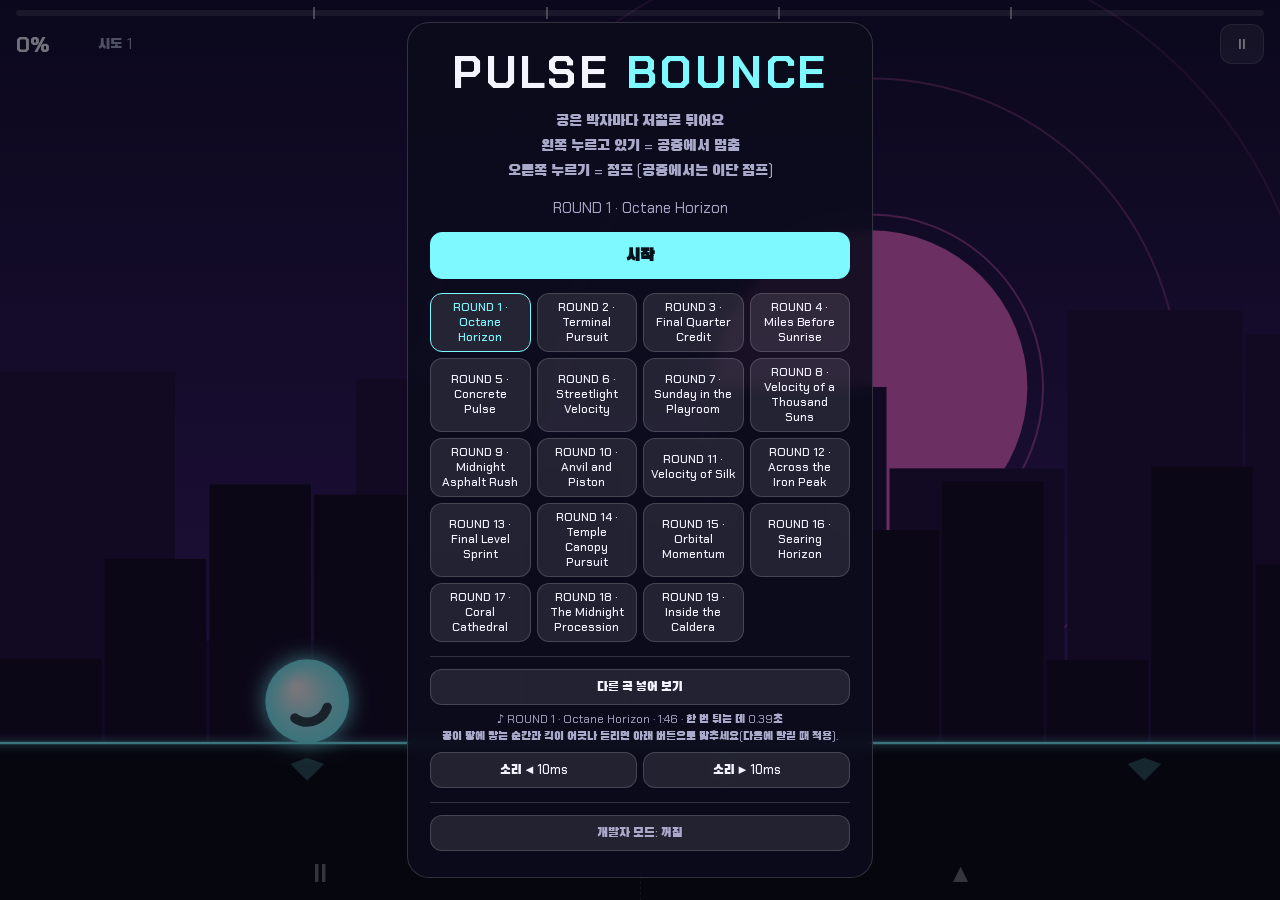
==== bounce2d/index.html @ 43617bcd "Restore the original background and glow; keep the hold/jump feel The dark veil over the background," ====
<!doctype html>
<html lang="ko">
<head>
<meta charset="utf-8">
<meta name="viewport" content="width=device-width, initial-scale=1, viewport-fit=cover">
<title>Pulse Bounce</title>
<meta name="claude:viewport-fit-sides" content="cover">
<link rel="preconnect" href="https://fonts.googleapis.com">
<link href="https://fonts.googleapis.com/css2?family=Black+Han+Sans&family=Chakra+Petch:wght@500;700&display=swap" rel="stylesheet">
<link rel="stylesheet" href="style.css">
</head>
<body>
<div id="app">
  <canvas id="view" aria-label="게임 화면. 왼쪽을 누르고 있으면 공중에서 멈춤, 오른쪽을 누르면 점프(공중에서는 이단 점프)"></canvas>

  <div id="hud">
    <div id="bar"><div id="barFill"></div></div>
    <div id="hudRow">
      <span id="pct">0%</span>
      <span id="tries">시도 1</span>
      <span class="grow"></span>
      <span id="devTag" hidden>DEV</span>
      <span id="best"></span>
      <button class="btn icon" id="pauseBtn" aria-label="일시정지">II</button>
    </div>
  </div>
  <div class="zone" id="zoneL"><b>II</b></div>
  <div class="zone" id="zoneR"><b>▲</b></div>
  <div id="toast"></div>
  <div id="inspect" hidden>
    <button class="btn small" data-mv="-16">◀ 마디</button>
    <button class="btn small" data-mv="-4">◀ 박</button>
    <input type="range" id="insRange" min="0" max="100" step="0.1" value="0" aria-label="코스에서의 위치(퍼센트)">
    <button class="btn small" data-mv="4">박 ▶</button>
    <button class="btn small" data-mv="16">마디 ▶</button>
    <input type="number" id="insPct" min="0" max="100" step="0.1" aria-label="퍼센트 직접 입력">
    <button class="btn small" id="insClose">닫기</button>
  </div>

  <div class="layer" id="overlay">
    <div class="panel" role="dialog" aria-modal="true" aria-labelledby="ovTitle">
      <h1 id="ovTitle">PULSE <span>BOUNCE</span></h1>
      <div class="sub" id="ovSub"></div>
      <div class="stat" id="ovStat"></div>
      <div class="buttons" id="ovButtons"></div>
      <div id="rounds"></div>
      <div id="opts">
        <button class="btn small" id="trackBtn">곡 넣기</button>
        <input type="file" id="trackFile" accept="audio/*" hidden>
        <div id="trackInfo">곡 파일을 넣으면 템포와 첫 박을 재서 그 곡에 맞춰 달려요.</div>
        <div id="trackAdj" hidden>
          <button class="btn small" data-adj="shift" data-d="-1">첫 박 ◀</button>
          <button class="btn small" data-adj="shift" data-d="1">첫 박 ▶</button>
          <button class="btn small" data-adj="nudge" data-d="-10">소리 ◀ 10ms</button>
          <button class="btn small" data-adj="nudge" data-d="10">소리 ▶ 10ms</button>
          <button class="btn small" data-adj="remove">곡 빼기</button>
        </div>
      </div>
      <div id="dev">
        <button class="btn small" id="devToggle">개발자 모드: 꺼짐</button>
        <div id="devOpts" hidden>
          <button class="btn small" id="devMarks">길 위의 누르는 표시: 켜짐</button>
          <button class="btn small" id="devZones">아래쪽 버튼 안내: 켜짐</button>
          <button class="btn small" id="devGems">수정: 켜짐</button>
          <button class="btn small" id="devLabels">플레이 중 번호표: 꺼짐</button>
          <button class="btn small" id="devInspect">코스 둘러보기</button>
        </div>
        <div id="devJumps" hidden></div>
      </div>
    </div>
  </div>
</div>

<script src="engine.js"></script>
<script src="patterns.js"></script>
<script src="courses.js"></script>
<script src="track.js"></script>
<script>
// ===================== 화면 · 음악 · 입력 =====================
(() => {
  "use strict";
  const $ = (id) => document.getElementById(id);
  // ---------------------------------------------------------------- 저장 (이 브라우저 전용)
  const store = {
    get(k, d) { try { const v = localStorage.getItem("pulsebounce." + k); return v == null ? d : JSON.parse(v); } catch (e) { return d; } },
    set(k, v) { try { localStorage.setItem("pulsebounce." + k, JSON.stringify(v)); } catch (e) { /* 저장 불가 */ } },
  };
  // 라운드: 고르면 코스와 곡을 다시 만들어야 해서 화면을 새로 연다
  const round = Math.max(0, Math.min(COURSES.length - 1, store.get("round", 0) | 0));
  const COURSE = COURSES[round];
  const ROUND_NO = round;
  const L = buildLevel(COURSE);
  // 그릴 때 쓰는 바닥 높이(반 칸 단위): 빨간 덩어리에 높은 박스를 합친 것. 붙어 있으면 한 덩어리로 그려진다(높은 박스를 따로 표시하지 않는다).
  const FLOOR2 = L.floorH ? (() => {
    const a = Array.from({ length: L.floorH.length * 2 }, (_, k) => (L.floorLo[k >> 1] > 0 ? 0 : L.floorH[k >> 1]));
    for (const q of L.talls) for (let k = Math.round((q.x - q.w / 2) * 2); k < Math.round((q.x + q.w / 2) * 2); k++) if (k >= 0 && k < a.length) a[k] = Math.max(a[k], q.h);
    return a;
  })() : null;
  // 떠 있는 빨간 박스(밑이 빈 것, 위가 빈 것)는 따로 그린다
  const FLOOR_FLOAT = L.floorH ? Array.from(L.floorH, (v, c) => (L.floorLo[c] > 0 ? v : 0)) : null;
  const CEIL_HANG = L.floorH ? Array.from(L.ceilH, (v, c) => (L.ceilTop[c] < 90 ? 99 : v)) : null;
  const CEIL_FLOAT = L.floorH ? Array.from(L.ceilH, (v, c) => (L.ceilTop[c] < 90 ? v : 99)) : null;
  const gotoRound = (i) => { store.set("round", i); location.reload(); };
  let SPB = 60 / L.bpm;
  const TOTAL_BEATS = L.cols / TPB;

  let best = store.get("best" + round, round === 0 ? store.get("best", 0) : 0);
  let dev = store.get("dev", false);     // 개발자 모드: 체크포인트로 바로 이동
  let devRun = false;                    // 건너뛰어 시작한 판은 최고 기록에 넣지 않는다
  // 개발자 기능: 안내 없이 해 보기. 길 위의 누르는 표시(II, ▲, 피버의 화살표)와 화면 아래쪽의 버튼 안내를 따로 끌 수 있다(개발자 모드일 때만 적용된다)
  let devMarks = store.get("devMarks", true), devZones = store.get("devZones", true), devGems = store.get("devGems", true), devLabels = store.get("devLabels", false);
  const showMarks = () => !dev || devMarks;
  const showGems = () => !dev || devGems;            // 길 위에 줄지어 있는 수정(공이 갈 길을 보여 준다)

  // ---------------------------------------------------------------- 색 (구간마다 바뀜)
  const PAL = {
    intro: { top: "#120b2e", bottom: "#3b1c6b", accent: "#7df9ff", sun: "#ff6ad5" },
    a:     { top: "#1a0f3d", bottom: "#7a1f6e", accent: "#7df9ff", sun: "#ffb347" },
    b:     { top: "#07203a", bottom: "#0f6b78", accent: "#b6ff5a", sun: "#ffe066" },
    c:     { top: "#2a0a2e", bottom: "#8c1c3a", accent: "#ffd166", sun: "#ff7b54" },
    d:     { top: "#0b0b2a", bottom: "#3d0f7a", accent: "#ff4fd8", sun: "#7df9ff" },
    rush:  { top: "#0d1b2a", bottom: "#1b6ca8", accent: "#ffef5e", sun: "#ff7ac6" },
    outro: { top: "#101a3a", bottom: "#2a6f97", accent: "#ffffff", sun: "#ffe066" },
  };
  if (COURSE.pal) Object.assign(PAL, COURSE.pal);    // 라운드마다 다른 색을 쓸 수 있다
  const SIL = "#07070f", DANGER = "#ff3b6b";
  const BENT_WALL = 3;      // 굽은 통로의 벽 두께(칸): 땅 밑과 천장 위를 이만큼만 칠한다
  const hex = (h) => [parseInt(h.slice(1, 3), 16), parseInt(h.slice(3, 5), 16), parseInt(h.slice(5, 7), 16)];
  const mix = (a, b, t) => [a[0] + (b[0] - a[0]) * t, a[1] + (b[1] - a[1]) * t, a[2] + (b[2] - a[2]) * t];
  const css = (c, a = 1) => `rgba(${c[0] | 0},${c[1] | 0},${c[2] | 0},${a})`;
  for (const p of Object.values(PAL)) for (const k of Object.keys(p)) p[k] = hex(p[k]);
  function sectionAt(bar) {
    let cur = L.sections[0];
    for (const s of L.sections) if (bar >= s.bar) cur = s;
    return cur;
  }
  // 구간 경계 앞뒤 반 마디 동안 색을 부드럽게 섞는다
  function paletteAt(beat) {
    const bar = beat / 4, cur = sectionAt(Math.floor(bar));
    const idx = L.sections.indexOf(cur), next = L.sections[idx + 1];
    const a = PAL[cur.id];
    if (next && bar > next.bar - 0.5) {
      const t = (bar - (next.bar - 0.5)) / 0.5, b = PAL[next.id];
      return { top: mix(a.top, b.top, t), bottom: mix(a.bottom, b.bottom, t), accent: mix(a.accent, b.accent, t), sun: mix(a.sun, b.sun, t) };
    }
    return a;
  }

  // ---------------------------------------------------------------- 오디오 (임시 곡: Web Audio 합성)
  const A = { ctx: null, master: null, bus: null, noise: null };
  function ensureAudio() {
    if (!A.ctx) {
      const AC = window.AudioContext || window.webkitAudioContext;
      A.ctx = new AC();
      const comp = A.ctx.createDynamicsCompressor();
      comp.connect(A.ctx.destination);
      A.master = A.ctx.createGain();
      A.master.gain.value = 0.55;
      A.master.connect(comp);
      const len = A.ctx.sampleRate;
      A.noise = A.ctx.createBuffer(1, len, A.ctx.sampleRate);
      const d = A.noise.getChannelData(0);
      for (let i = 0; i < len; i++) d[i] = Math.random() * 2 - 1;
      // 피버 연출용 분석기: 곡이 이것을 지나 스피커로 간다(소리는 바꾸지 않는다). 그림이 실제 곡의 주파수에 맞춰 움직인다
      A.an = A.ctx.createAnalyser(); A.an.fftSize = 256; A.an.smoothingTimeConstant = 0.72; A.an.connect(A.ctx.destination);
      A.spec = new Uint8Array(A.an.frequencyBinCount);
    }
    if (A.ctx.state === "suspended") A.ctx.resume();
  }
  function stopTrack() { if (A.src) { try { A.src.stop(A.ctx.currentTime + 0.06); } catch (e) { /* 이미 끝남 */ } A.src = null; } }
  function newBus() {           // 죽으면 예약된 음을 한꺼번에 끊기 위해 판마다 새 버스를 쓴다
    stopTrack();
    for (const b of [A.bus, A.songBus]) if (b) { b.gain.setTargetAtTime(0, A.ctx.currentTime, 0.012); setTimeout(() => b.disconnect(), 250); }
    // 곡은 효과음과 다른 길로 내보낸다(곡에는 아무 처리도 하지 않는다: 압축기나 필터를 거치면 효과음이 날 때 곡 소리가 눌린다)
    A.songBus = A.ctx.createGain(); A.songBus.gain.value = 0.85; A.songBus.connect(A.an || A.ctx.destination);
    A.bus = A.ctx.createGain();
    A.bus.connect(A.master);
  }
  function env(dest, t, vol, attack, decay) {
    const g = A.ctx.createGain();
    g.gain.setValueAtTime(0.0001, t);
    g.gain.exponentialRampToValueAtTime(Math.max(vol, 0.0002), t + attack);
    g.gain.exponentialRampToValueAtTime(0.0001, t + attack + decay);
    g.connect(dest);
    return g;
  }
  function osc(dest, t, type, freq, dur, vol, opts = {}) {
    const o = A.ctx.createOscillator();
    o.type = type;
    o.frequency.setValueAtTime(freq, t);
    if (opts.slide) o.frequency.exponentialRampToValueAtTime(opts.slide, t + dur);
    if (opts.detune) o.detune.value = opts.detune;
    let node = env(dest, t, vol, opts.attack || 0.005, dur);
    if (opts.lp) {
      const f = A.ctx.createBiquadFilter();
      f.type = "lowpass"; f.frequency.setValueAtTime(opts.lp, t);
      if (opts.lpTo) f.frequency.exponentialRampToValueAtTime(opts.lpTo, t + dur);
      f.connect(node); node = f;
    }
    o.connect(node);
    o.start(t); o.stop(t + (opts.attack || 0.005) + dur + 0.05);
  }
  function noise(dest, t, dur, vol, type, freq, q = 0.7) {
    const src = A.ctx.createBufferSource();
    src.buffer = A.noise; src.loop = true;
    const f = A.ctx.createBiquadFilter();
    f.type = type; f.frequency.value = freq; f.Q.value = q;
    src.connect(f); f.connect(env(dest, t, vol, 0.002, dur));
    src.start(t, Math.random() * 0.5); src.stop(t + dur + 0.05);
  }
  const CHORDS = [
    { root: 55.0, notes: [220.0, 261.63, 329.63] },    // Am
    { root: 43.65, notes: [174.61, 220.0, 261.63] },   // F
    { root: 65.41, notes: [261.63, 329.63, 392.0] },   // C
    { root: 49.0, notes: [196.0, 246.94, 293.66] },    // G
  ];
  const BASS_B = [1, 0, 1, 1, 0, 1, 0, 1, 1, 0, 1, 1, 0, 1, 2, 0];
  const LEAD_D = { 0: 2, 3: 1, 6: 0, 8: 2, 11: 1, 14: 0 };
  // n = 곡 처음부터 센 16분음표 번호
  function playStep(n, t) {
    const bar = Math.floor(n / 16), s = n % 16, id = sectionAt(bar).id, ch = CHORDS[bar % 4], bus = A.bus;
    const fill = COURSE.bars[bar] === "cp";       // 구간 마지막 마디: 필인
    const kick = () => osc(bus, t, "sine", 140, 0.2, 0.95, { slide: 42 });
    const clap = (v) => noise(bus, t, 0.13, v, "bandpass", 1500, 1);
    const hat = (v, open) => noise(bus, t, open ? 0.09 : 0.03, v, "highpass", 8000);
    const bass = (f, dur) => osc(bus, t, "sawtooth", f, dur, 0.3, { lp: 900, lpTo: 260 });
    const arp = (f, v) => osc(bus, t, "square", f, 0.09, v, { lp: 2400 });
    const pad = (dur) => { for (const f of ch.notes) for (const dt of [-7, 7]) osc(bus, t, "sawtooth", f, dur, 0.022, { attack: 0.25, detune: dt, lp: 900 }); };
    if (id === "intro") {
      if (s === 0) pad(SPB * 4);
      if (s % 4 === 2) hat(0.06);
      if (bar === 1 && s % 4 === 0) kick();
      if (bar === 1 && s >= 12) clap(0.1 + (s - 12) * 0.05);
    } else if (id === "a") {
      if (s % 4 === 0) kick();
      if (s === 4 || s === 12) clap(0.3);
      if (s % 4 === 2) hat(0.13, true);
      if (s % 2 === 0) bass(s % 8 === 6 ? ch.root * 2 : ch.root, SPB * 0.42);
    } else if (id === "b") {
      if (s % 4 === 0) kick();
      if (s === 4 || s === 12) clap(0.3);
      if (s % 2 === 0) hat(s % 4 === 2 ? 0.13 : 0.06, s % 4 === 2);
      if (BASS_B[s]) bass(ch.root * BASS_B[s], SPB * 0.22);
      arp(ch.notes[[0, 1, 2, 1][s % 4]] * 2, 0.035);
    } else if (id === "c") {
      if (s % 4 === 0) kick();                // 공이 튀는 박자는 어느 구간에서나 킥이 받친다
      if (s === 0) { pad(SPB * 4); bass(ch.root, SPB * 1.6); }
      if (s === 8) clap(0.28);
      if (s % 4 === 2) hat(0.08);
      if (s % 2 === 0) arp(ch.notes[[0, 2, 1, 2][(s / 2) % 4]] * 2, 0.03);
    } else if (id === "rush") {             // 돌파 구간: 바탕은 가볍게, 벽 깨는 소리가 드럼이 된다
      if (s % 4 === 0) { kick(); bass(ch.root, SPB * 0.25); osc(bus, t, "triangle", ch.notes[0], 0.12, 0.07, { slide: ch.notes[0] * 1.5 }); }
      if (s === 4 || s === 12) clap(0.26);
      if (s % 4 === 2) { hat(0.12, true); bass(ch.root * 2, SPB * 0.3); }
      if (s % 2 === 1) arp(ch.notes[(s >> 1) % 3] * 2, 0.028);
    } else if (id === "d") {
      if (s % 4 === 0) kick();
      if (s === 4 || s === 12) clap(0.34);
      hat(s % 4 === 2 ? 0.14 : 0.05, s % 4 === 2);
      bass(s % 2 ? ch.root * 2 : ch.root, SPB * 0.2);
      arp(ch.notes[s % 3] * (s % 4 === 3 ? 4 : 2), 0.03);
      if (s in LEAD_D) { const f = ch.notes[LEAD_D[s]] * 4; osc(bus, t, "triangle", f, 0.2, 0.1); osc(bus, t, "square", f, 0.16, 0.025, { lp: 3000 }); }
    } else {
      if (s === 0) { pad(SPB * 4); kick(); }
      if (s % 4 === 2) hat(0.05);
    }
    if (fill && s >= 8) clap(0.08 + (s - 8) * 0.03);
    if (fill && s === 0 && id === "c") noise(bus, t, SPB * 4, 0.12, "bandpass", 3000, 0.5);   // 드롭 직전 라이저
  }
  function sfx(kind) {
    if (!A.ctx || fake.on) return;
    const t = A.ctx.currentTime + 0.005, m = A.master;
    // 점프·이단 점프·멈춤·피버의 효과음은 없앴다(곡만 들리게). 남은 것은 죽음·체크포인트·완주.
    if (kind === "break") { noise(m, t, 0.12, 0.3, "highpass", 5000); osc(m, t, "triangle", 1800, 0.08, 0.08, { slide: 900 }); }
    else if (kind === "die") { osc(m, t, "sawtooth", 220, 0.35, 0.2, { slide: 50, lp: 1200 }); noise(m, t, 0.2, 0.3, "lowpass", 1200); }
    else if (kind === "pad") osc(m, t, "triangle", 300, 0.2, 0.12, { slide: 1300 });
    else if (kind === "ring") { const f = 1175 * Math.pow(1.122, Math.min(fx.ringChain, 6)); osc(m, t, "triangle", f, 0.14, 0.13); osc(m, t, "sine", f * 2, 0.1, 0.05); }
    else if (kind === "checkpoint") { osc(m, t, "triangle", 880, 0.16, 0.14); osc(m, t + 0.09, "triangle", 1318.5, 0.26, 0.14); }
    else if (kind === "win") [523.25, 659.25, 783.99, 1046.5, 1318.5].forEach((f, i) => osc(m, t + i * 0.09, "triangle", f, 0.4, 0.16));
  }

  // ---------------------------------------------------------------- 곡 시계
  const fake = { on: false, beat: 0 };            // 자동 테스트용
  const clock = { running: false, t0: 0, beat0: 0, next16: 0, frozen: 0 };
  const latency = () => (A.ctx && (A.ctx.outputLatency || A.ctx.baseLatency)) || 0;
  function songBeat() {
    if (fake.on) return fake.beat;
    if (!clock.running) return clock.frozen;
    return Math.max(clock.beat0, clock.beat0 + (A.ctx.currentTime - clock.t0 - latency()) / SPB);
  }
  function startClock(beat0) {
    clock.beat0 = beat0; clock.frozen = beat0; clock.running = true;
    if (fake.on) { fake.beat = beat0; return; }
    ensureAudio();
    newBus();
    clock.t0 = A.ctx.currentTime + 0.06;
    clock.next16 = Math.ceil(beat0 * 4 - 1e-6);
    if (track) {                                  // 넣은 곡: 이 박에 해당하는 자리부터 튼다
      const src = A.ctx.createBufferSource();
      src.buffer = track.buffer;
      src.connect(A.songBus);
      const at = trackZero() + beat0 * SPB;
      if (at >= 0) src.start(clock.t0, Math.min(at, track.duration)); else src.start(clock.t0 - at, 0);
      A.src = src;
    }
  }
  function stopClock(cut) {
    clock.frozen = songBeat();
    clock.running = false;
    if (cut && A.bus) { for (const b of [A.bus, A.songBus]) b.gain.setTargetAtTime(0, A.ctx.currentTime, 0.012); stopTrack(); }
  }
  function scheduleAudio() {
    if (fake.on || !clock.running || track) return;
    const horizon = A.ctx.currentTime + 0.14;
    while (clock.next16 < TOTAL_BEATS * 4) {
      const t = clock.t0 + (clock.next16 / 4 - clock.beat0) * SPB;
      if (t >= horizon) break;
      if (t > A.ctx.currentTime - 0.03) playStep(clock.next16, Math.max(t, A.ctx.currentTime));
      clock.next16++;
    }
  }

  // ---------------------------------------------------------------- 게임 상태
  let state = spawnState(L, -1);
  let phase = "title";            // title | running | dead | paused | won
  let tries = 1, pressQueued = false, bot = null, deadAt = 0;
  const holdPointers = new Set();   // 왼쪽을 누르고 있는 손가락들
  let keyHold = false, rushKey = null;
  const holding = () => holdPointers.size > 0 || keyHold;
  const broken = new Set();       // 화면에서 지울 깨진 대시벽
  const usedRings = new Set();    // 이미 지나간 충전 고리(칸 번호)
  const gotGems = new Set();      // 이번 판에 뚫고 지나간 수정(번호)
  let gemPtr = 0;
  const ev = [];
  // 넓은 통로가 이어지는 구간들 [시작 x, 끝 x]. 끝나기 WIDE_IN칸 앞(내려오는 계단의 뒤쪽)에서 화면이 다시 다가온다.
  const WIDE_RUNS = [], WIDE_IN = 5;
  for (const b of [...L.wideBars, ...L.tallBars].sort((u, v) => u - v)) { const last = WIDE_RUNS[WIDE_RUNS.length - 1]; if (last && last[1] === b * 16) last[1] += 16; else WIDE_RUNS.push([b * 16, b * 16 + 16]); }   // 높은 계단 구간(바운스)도 같은 식으로 물러난다
  const wideZone = (x) => WIDE_RUNS.some(([xs, xe]) => x >= xs && x < xe - WIDE_IN);
  const fx = { freezeAt: -9, releaseAt: -9, djAt: -9, djX: 0, djY: 0, djSmall: false, ballSX: 0, ballSY: 0, particles: [], tail: [], shake: 0, flash: 0, jumpAt: -9, landAt: -9, dashAt: -9, cpFlash: -9, punchAt: -9, punchDir: 1, stepAt: -9, wideOn: false, ringChain: 0, chain: 0, smashAt: -9, whiffAt: -9 };

  function begin(cp) {
    if (songLoading && !fake.on) { ensureAudio(); pendingStart = cp; $("ovStat").textContent = "곡을 불러오는 중…"; return; }   // 누른 순간에 소리 권한은 받아 두고, 곡이 준비되면 시작
    applySpeed();
    state = spawnState(L, cp);
    // 패턴이 있는 체크포인트(5~8라운드): 한 마디 앞에서 다시 시작해, 그 마디는 패턴대로 저절로 달린다(곡에 다시 올라탈 틈). 체크포인트에 닿는 순간 조작을 넘겨받는다
    autoUntil = -1;
    if (cp >= 0 && L.cps[cp].snap && L.cps[cp].lead) { state = { ...L.cps[cp].lead }; autoUntil = L.cps[cp].snap.step; }
    broken.clear(); usedRings.clear();
    fx.tail.length = 0; fx.particles.length = 0;
    gotGems.clear(); fx.chain = 0; fx.wideOn = wideZone(state.x); fx.punchAt = -9;
    gemPtr = 0; while (gemPtr < L.gems.length && L.gems[gemPtr].x <= state.x) gemPtr++;
    pressQueued = false;
    phase = "running";
    $("overlay").hidden = true;
    startClock(state.step / SUB);
    setModeLabel();
    refreshHud();
  }
  function startFresh() { tries = 1; devRun = false; begin(-1); }
  function devJump(cp) { if (!dev) return; tries = 1; devRun = cp >= 0; begin(cp); }
  // 템포는 곡이 정한다(코스가 곡에 맞춰 짜여 있다). 다른 곡을 넣으면 그 곡의 템포로 달린다.
  function applySpeed() { L.bpm = track ? track.bpm : COURSE.bpm; SPB = 60 / L.bpm; }
  const renderSpeed = () => {};

  // ---------------------------------------------------------------- 넣은 곡 (Gemini 등으로 만든 파일). 템포와 첫 박은 track.js가 잰다.
  // shift = 첫 박을 몇 박 뒤로 볼지, nudge = 소리를 몇 ms 늦출지(기기·이어폰 지연 보정)
  let track = null;               // 지금 틀 곡(기본 곡 또는 직접 넣은 곡)
  let bundled = null;             // 코스와 함께 실린 기본 곡. 직접 넣은 곡을 빼면 이리로 돌아온다
  let songLoading = !!L.track, pendingStart = null;
  const trackZero = () => track.offset + track.shift * track.period - track.nudge / 1000;   // 게임의 0박에 해당하는 곡 속 시각(초)
  const idb = (mode, fn) => new Promise((res) => {
    try {
      const open = indexedDB.open("pulsebounce", 1);
      open.onupgradeneeded = () => open.result.createObjectStore("kv");
      open.onerror = () => res(null);
      open.onsuccess = () => { const rq = fn(open.result.transaction("kv", mode).objectStore("kv")); rq.onsuccess = () => res(rq.result); rq.onerror = () => res(null); };
    } catch (e) { res(null); }
  });
  function setTrackBuffer(buffer, name, adj) {
    const mono = new Float32Array(buffer.length);
    for (let ch = 0; ch < buffer.numberOfChannels; ch++) { const d = buffer.getChannelData(ch); for (let i = 0; i < d.length; i++) mono[i] += d[i] / buffer.numberOfChannels; }
    const r = analyzeTrack(mono, buffer.sampleRate, { hintBpm: 96 });
    track = r.ok ? { name, buffer, ...r, shift: (adj && adj.shift) || 0, nudge: (adj && adj.nudge) || 0 } : bundled;
    applySpeed(); renderSpeed(); renderTrack(r.ok ? "" : `${name}: ${r.reason}`);
    return r;
  }
  async function loadTrackFile(data, name, adj) {
    renderTrack("곡을 읽는 중…");
    try {
      const OAC = window.OfflineAudioContext || window.webkitOfflineAudioContext, ctx = new OAC(2, 1, 44100);
      const buffer = await new Promise((res, rej) => { const pr = ctx.decodeAudioData(data.slice(0), res, rej); if (pr && pr.catch) pr.catch(rej); });
      return setTrackBuffer(buffer, name, adj);
    } catch (e) { track = bundled; applySpeed(); renderSpeed(); renderTrack(`${name}: 이 파일은 읽을 수 없어요(mp3, wav, m4a를 넣어 주세요).`); return { ok: false }; }
  }
  // 기본 곡: 템포와 첫 박은 미리 재서 코스에 적어 둔 값을 쓴다(분석하지 않는다)
  async function loadBundled() {
    try {
      const data = await (await fetch(L.track.file)).arrayBuffer();
      const OAC = window.OfflineAudioContext || window.webkitOfflineAudioContext, ctx = new OAC(2, 1, 44100);
      const buffer = await new Promise((res, rej) => { const pr = ctx.decodeAudioData(data, res, rej); if (pr && pr.catch) pr.catch(rej); });
      bundled = { name: COURSE.name, buffer, bpm: COURSE.bpm, period: 60 / COURSE.bpm, offset: L.track.offset, duration: buffer.duration, shift: 0, nudge: store.get("nudge", 0), wobbleMs: 0, coverage: 1, bundled: true };
      if (!track) track = bundled;
      applySpeed(); renderTrack();
    } catch (e) { renderTrack("기본 곡을 불러오지 못했어요. 임시 음악으로 대신합니다."); }
    songLoading = false;
    if (pendingStart !== null) { const cp = pendingStart; pendingStart = null; if (phase === "title" || phase === "paused") begin(cp); }
  }
  function renderTrack(msg) {
    $("trackAdj").hidden = !track;
    const user = !!track && !track.bundled;
    for (const b of $("trackAdj").querySelectorAll("button")) b.hidden = !user && b.dataset.adj !== "nudge";   // 기본 곡은 소리 지연 보정만
    $("trackBtn").textContent = user ? "다른 곡 넣기" : "다른 곡 넣어 보기";
    if (msg || !track) { $("trackInfo").textContent = msg || (songLoading ? "곡을 불러오는 중…" : "임시 음악으로 달려요."); return; }
    const mmss = (t) => `${Math.floor(t / 60)}:${String(Math.floor(t % 60)).padStart(2, "0")}`;
    const nudge = track.nudge ? ` · 소리 ${track.nudge > 0 ? "+" : ""}${track.nudge}ms` : "";
    if (!user) { $("trackInfo").textContent = `♪ ${track.name} · ${mmss(track.duration)} · 한 번 튀는 데 ${track.period.toFixed(2)}초${nudge}\n공이 땅에 닿는 순간과 킥이 어긋나 들리면 아래 버튼으로 맞추세요(다음에 달릴 때 적용).`; return; }
    const bars = (track.duration - trackZero()) / track.period / 4;
    const w = track.wobbleMs, wob = w < 35 ? "좋음" : w < 60 ? "조금 흔들림" : "많이 흔들림 — 뒤로 갈수록 박이 어긋날 수 있어요";
    $("trackInfo").textContent = `${track.name} · ${mmss(track.duration)}\n템포 ${track.bpm.toFixed(2)} BPM${track.beatsPerBounce === 2 ? ` (곡은 ${track.musicBpm.toFixed(1)}, 두 박에 한 번 튐)` : ""} · 첫 박 ${trackZero().toFixed(2)}초${nudge}\n`
      + `템포 흔들림 ±${w.toFixed(0)}ms (${wob})${track.coverage < 0.6 ? " · 킥이 잘 안 잡혀요" : ""}\n곡 ${bars.toFixed(1)}마디 / 코스 ${L.bars}마디 · 코스는 기본 곡에 맞춰 짜여 있어요`;
  }
  $("trackBtn").addEventListener("click", () => $("trackFile").click());
  $("trackFile").addEventListener("change", async (e) => {
    const f = e.target.files && e.target.files[0];
    e.target.value = "";
    if (!f) return;
    const data = await f.arrayBuffer();
    const r = await loadTrackFile(data, f.name, null);
    if (r.ok) { idb("readwrite", (st) => st.put({ name: f.name, data }, "track")); store.set("trackAdj", { shift: 0, nudge: 0 }); }
  });
  $("trackAdj").addEventListener("click", (e) => {
    const b = e.target.closest("button");
    if (!b || !track) return;
    if (b.dataset.adj === "remove") { track = bundled; idb("readwrite", (st) => st.delete("track")); applySpeed(); renderSpeed(); renderTrack(); return; }
    track[b.dataset.adj] += +b.dataset.d;
    if (track.bundled) { store.set("nudge", track.nudge); renderTrack(); return; }
    store.set("trackAdj", { shift: track.shift, nudge: track.nudge });
    renderTrack();
  });
  idb("readonly", (st) => st.get("track")).then((saved) => { if (saved && saved.data) loadTrackFile(saved.data, saved.name, store.get("trackAdj", null)); });
  if (L.track) loadBundled();
  function renderDev() {
    $("devToggle").textContent = "개발자 모드: " + (dev ? "켜짐" : "꺼짐");
    $("devTag").hidden = !dev;
    $("devOpts").hidden = !dev;
    $("devMarks").textContent = "길 위의 누르는 표시: " + (devMarks ? "켜짐" : "꺼짐");
    $("devZones").textContent = "아래쪽 버튼 안내: " + (devZones ? "켜짐" : "꺼짐");
    $("devGems").textContent = "수정: " + (devGems ? "켜짐" : "꺼짐");
    $("devLabels").textContent = "플레이 중 번호표: " + (devLabels ? "켜짐" : "꺼짐");
    $("app").classList.toggle("nozones", dev && !devZones);
    const box = $("devJumps");
    box.hidden = !dev;
    box.innerHTML = "";
    if (!dev) return;
    const add = (label, cp) => {
      const b = document.createElement("button");
      b.className = "btn small"; b.textContent = label;
      b.addEventListener("click", () => devJump(cp));
      box.appendChild(b);
    };
    add("처음 · 0%", -1);
    L.cps.forEach((cp, i) => add(`CP${i + 1} · ${Math.round((cp.col / L.goalX) * 100)}%`, i));
  }
  let autoUntil = -1;      // 이 스텝까지는 패턴대로 저절로 달린다(체크포인트에서 다시 시작할 때)
  function respawn() { tries++; begin(state.cp); }

  function advanceTo(targetStep) {
    while (phase === "running" && state.step < targetStep) {
      const auto = state.step < autoUntil && REF_INP;
      const press = auto ? REF_INP.press.has(state.step + 1) : pressQueued || (bot && bot.press.has(state.step + 1));
      pressQueued = false;
      ev.length = 0;
      stepState(L, state, press, ev, auto ? REF_INP.hold.has(state.step + 1) : holding() || (bot && bot.hold.has(state.step + 1)));
      if (ev.length) handleEvents();
      if (state.mode === "rush" && state.step % (4 * SUB) === 0 && phase === "running") {     // 마디가 바뀔 때: 연출 구간에 들어가고 나오는 것을 알린다
        const bar = Math.floor(state.x / 16), now2 = L.freeBars.has(bar), was = L.freeBars.has(bar - 1) && inRide(L, state.x - 1);
        if (now2 !== was) { setModeLabel(); toast(now2 ? "FREE RUN" : "FEVER"); }
      }
      if (wideZone(state.x) !== fx.wideOn && phase === "running") {          // 넓은 통로로 들어가거나 나오는 순간: 화면이 "확" 바뀐다
        fx.wideOn = !fx.wideOn; fx.punchAt = performance.now() / 1000; fx.punchDir = fx.wideOn ? 1 : -1;
        fx.flash = 0.7; fx.shake = Math.max(fx.shake, 0.2);
        for (let k = 0; k < 3; k++) burst(state.x, state.y - HALF, 10, k % 2 ? "white" : "blue", 15, true);
      }
      while (gemPtr < L.gems.length && L.gems[gemPtr].x <= state.x) {       // 길 위의 수정: 지나가며 뚫는다
        const gm = L.gems[gemPtr];
        if (phase === "running" && Math.abs((ROWS - 1 - state.y + HALF) - gm.h) < 0.7) {
          gotGems.add(gemPtr); fx.chain++;                  // 소리는 내지 않는다(곡과 어울리지 않았다). 파편만 튄다
          const big = gm.flip || gm.hold;
          if (big ? showMarks() || showGems() : showGems()) burst(gm.x + 0.1, ROWS - 1 - gm.h, big ? 9 : 3, "accent", big ? 13 : 8, true);      // 꺼 둔 것은 뚫는 파편도 튀지 않는다
          if (big && state.mode === "rush") fx.shake = Math.max(fx.shake, 0.06);
        } else fx.chain = 0;
        gemPtr++;
      }
    }
  }

  function handleEvents() {
    const now = performance.now() / 1000;
    for (const e of ev) {
      if (e.type === "jump") { fx.jumpAt = now; puff(state.x, state.y, 5, 0.6); }
      else if (e.type === "pad") { fx.jumpAt = now; fx.shake = 0.1; sfx("pad"); puff(state.x, state.y, 10, 1.1); }
      else if (e.type === "ring") { usedRings.add(e.c); fx.ringChain++; burst(e.x ?? e.c + 0.5, e.y ?? e.r + 0.5, 10, "white", 8); }     // 소리는 내지 않는다(동작 소리는 곡과 안 어울려서 전부 뺐다)
      else if (e.type === "bounce") {
        fx.jumpAt = now; puff(state.x, state.y, 6, 0.7);
      }
      else if (e.type === "land") {
        fx.landAt = now; puff(state.x, state.y, 4, 0.4);
        if (state.y < ROWS - 1.5) { fx.stepAt = now; burst(state.x, state.y, 5, "blue", 7, true); }     // 파란 박스 위에 내려앉음: 박스가 번쩍
      }
      else if (e.type === "double") {      // 이단 점프: 발밑에 납작한 충격파 + 아래로 뿜는 불꽃, 공이 위로 쭉 늘어난다(고리 사슬의 연속 뜀에서는 작게)
        fx.jumpAt = now; fx.djAt = now; fx.djX = state.x; fx.djY = state.y; fx.djSmall = !!e.chain; ring(state.x, state.y);
        for (let i = 0; i < (e.chain ? 3 : 7); i++) fx.particles.push({ x: state.x + (Math.random() - 0.5) * 0.5, y: state.y, vx: (Math.random() - 0.5) * 2, vy: 4 + Math.random() * 5, life: 0.3, max: 0.3, size: 0.07 + Math.random() * 0.07, color: "accent", g: 0 });
      }
      else if (e.type === "freeze") {      // 멈춤을 누르는 순간("착"): 공 둘레로 빛 고리가 퍼지고 빛 갈래가 튄다, 화면 가장자리가 잠깐 어두워진다(시간이 멈춘 느낌)
        fx.freezeAt = now;
        for (let i = 0; i < 8; i++) { const a = (i / 8) * Math.PI * 2 + Math.random() * 0.3; fx.particles.push({ x: state.x, y: state.y - HALF, vx: Math.cos(a) * 7, vy: Math.sin(a) * 7, life: 0.16, max: 0.16, size: 0.06, color: "white", g: 0 }); }
      }
      else if (e.type === "unfreeze" && phase === "running" && now - fx.freezeAt > 0.05) {      // 손을 떼는 순간(풀려남): 멈춤 링이 조각나 흩어지고 공이 아래로 늘어나며 떨어진다
        fx.releaseAt = now;
        for (let i = 0; i < 10; i++) { const a = (i / 10) * Math.PI * 2; fx.particles.push({ x: state.x + Math.cos(a) * 0.55, y: state.y - HALF + Math.sin(a) * 0.55, vx: Math.cos(a) * 3.5, vy: Math.sin(a) * 3.5 + 1, life: 0.32, max: 0.32, size: 0.08, color: "sun", g: 8 }); }
      }
      else if (e.type === "climb") { puff(state.x, state.y, 4, 0.5); fx.stepAt = now; }
      else if (e.type === "bonk") { puff(state.x, state.y - SIZE, 4, 0.5); fx.bonkAt = now; }     // 파란 박스 밑면에 머리가 닿음
      else if (e.type === "mode") { setModeLabel(); toast(e.mode === "rush" ? "FEVER" : "BOUNCE"); fx.cpFlash = now; fx.chain = 0;
        if (e.mode === "rush") { fx.feverAt = now; fx.flash = Math.max(fx.flash, 0.3); }      // 피버 연출: 들어서는 순간 번쩍, 바탕에 충격파
        if (e.mode !== "rush" && squeezeGap(L, state.x - 0.2) !== null) {     // 조여든 통로 끝에서 터져 나온다
          for (let k = 0; k < 5; k++) burst(state.x, state.y - HALF, 12, k % 2 ? "white" : "accent", 16, true);
          fx.shake = 0.4; fx.flash = 0.8;
        }
        if (e.mode !== "rush") { holdPointers.clear(); keyHold = false; setZones(); } }   // 피버가 끝나면 누르고 있던 손은 뗀 것으로 본다
      else if (e.type === "flip" || e.type === "spark") ring(state.x, state.y);
      else if (e.type === "rebound" && e.tight) {      // 조여드는 통로: 닿을 때마다 불꽃. 통로가 좁을수록 세게 흔들린다
        const g = squeezeGap(L, state.x) || 1;      // 좁아질수록 불꽃은 잘게, 흔들림은 세게
        burst(state.x, e.top ? state.y - SIZE : state.y, g < 0.3 ? 2 : 5, "white", g < 0.3 ? 13 : 9, true);
        if (g >= 0.3) fx.jumpAt = now;
        fx.shake = Math.max(fx.shake, g < 0.3 ? 0.22 : g < 1 ? 0.1 : 0.05);
      }
      else if (e.type === "rebound") {
        fx.jumpAt = now; puff(state.x, e.top ? state.y - SIZE : state.y, 6, 0.8);
        if (e.step) { fx.stepAt = now; burst(state.x, e.top ? state.y - SIZE : state.y, 5, "blue", 7, true); }     // 파란 발판에 닿음: 발판이 번쩍
      }
      else if (e.type === "break") {
        if (!broken.has(e.c + "," + e.r)) {          // 닿은 순간 그 벽 전체가 깨진다
          for (let r = 0; r < ROWS; r++) if (tile(L, e.c, r) === "D") { broken.add(e.c + "," + r); burst(e.c + 0.5, r + 0.5, 6, "accent", 10, true); }
          sfx("break"); fx.shake = 0.2;
        }
      } else if (e.type === "checkpoint") { fx.cpFlash = now; sfx("checkpoint"); toast("CHECKPOINT"); markTicks(); }
      else if (e.type === "die") {
        phase = "dead"; deadAt = now; fx.shake = 0.35; fx.flash = 1;
        stopClock(true); sfx("die");
        burst(state.x, state.y - HALF, 26, "accent", 13);
        const pct = progress();
        if (pct > best && !devRun) { best = pct; store.set("best" + round, best); }
        refreshHud();
      } else if (e.type === "win") {
        phase = "won"; if (!devRun) { best = 100; store.set("best" + round, 100); }
        sfx("win"); refreshHud();
        setTimeout(showWin, fake.on ? 0 : 900);
      }
    }
  }
  const progress = () => Math.max(0, Math.min(100, Math.floor((state.x / L.goalX) * 100)));

  // ---------------------------------------------------------------- 입자
  function puff(x, y, n, speed) {
    for (let i = 0; i < n; i++) fx.particles.push({ x, y, vx: (Math.random() - 0.7) * 3 * speed, vy: -Math.random() * 2.5 * speed, life: 0.35, max: 0.35, size: 0.09, color: "white", g: 6 });
  }
  function ring(x, y) {            // 이단 점프: 발밑에 퍼지는 고리
    for (let i = 0; i < 12; i++) { const a = (i / 12) * Math.PI * 2; fx.particles.push({ x, y, vx: Math.cos(a) * 3.2, vy: Math.sin(a) * 1.1, life: 0.28, max: 0.28, size: 0.1, color: "white", g: 0 }); }
  }
  function burst(x, y, n, color, speed, shard) {
    for (let i = 0; i < n; i++) {
      const a = shard ? (Math.random() - 0.5) * 1.9 : Math.random() * Math.PI * 2, v = (0.3 + Math.random()) * speed;   // 유리 조각은 진행 방향으로 튄다
      fx.particles.push({ x, y, vx: Math.cos(a) * v, vy: Math.sin(a) * v, life: shard ? 0.75 : 0.6, max: shard ? 0.75 : 0.6, size: (shard ? 0.14 : 0.07) + Math.random() * 0.12, color, g: 14, rot: Math.random() * 6, shard });
    }
  }

  // ---------------------------------------------------------------- 그리기
  const canvas = $("view"), ctx = canvas.getContext("2d");
  const view = { w: 0, h: 0, T: 40, px: 100, groundY: 300 };
  function resize() {
    const dpr = Math.min(window.devicePixelRatio || 1, 2);
    const w = canvas.clientWidth, h = canvas.clientHeight;
    if (!w || !h) return;
    canvas.width = Math.round(w * dpr); canvas.height = Math.round(h * dpr);
    ctx.setTransform(dpr, 0, 0, dpr, 0, 0);
    view.w = w; view.h = h;
    view.T = Math.min(h / 8.6, w / 11);                       // 세로 8.6칸 또는 가로 11칸 이상 보이게
    view.groundY = w > h ? h - 1.5 * view.T : h * 0.66;       // 바닥 윗면의 화면 y (가로: 위로 7칸 이상 확보)
    view.px = w * (w > h ? 0.24 : 0.2);                       // 플레이어 기준 화면 x
  }
  const hash = (i, k) => { const v = Math.sin(i * 127.1 + k * 311.7) * 43758.5453; return v - Math.floor(v); };
  // 돌파 구간은 가로를 RUSH_STRETCH배로 늘려 그린다(같은 박자에 더 먼 거리 = 빠르게 보인다). 관문 앞뒤 1.5칸에서 서서히 바뀐다.
  // STRETCH[i] = 세계 x가 i/8칸일 때의 "늘린 x"
  const STRETCH = (() => {
    const n = L.cols * 8 + 9, S = new Float32Array(n);
    let acc = 0;
    for (let i = 0; i < n; i++) {
      S[i] = acc;
      const x = (i + 0.5) / 8;
      let k = 1;
      for (const r of L.rides) if (x >= r[0] && x < r[1]) k = 1 + (RUSH_STRETCH - 1) * Math.min(1, (x - r[0]) / 1.5, (r[1] - x) / 1.5);
      acc += k / 8;
    }
    return S;
  })();
  const sAt = (x) => { if (x <= 0) return x; const f = x * 8, i = Math.min(STRETCH.length - 2, Math.floor(f)); return STRETCH[i] + (STRETCH[i + 1] - STRETCH[i]) * (f - i); };

  // 피버 연출: 곡의 주파수(분석기가 없거나 곡이 안 나오면 박자로 흉내 낸다) — n개의 0~1 값(낮은 소리 → 높은 소리)
  function spectrum(n, beat, pulse) {
    const out = new Array(n); let live = false;
    if (A.an && A.spec && A.src && !fake.on) { A.an.getByteFrequencyData(A.spec); live = A.spec.some((v) => v > 0); }
    for (let i = 0; i < n; i++) {
      if (live) { const k = Math.min(A.spec.length - 1, Math.floor(Math.pow(i / n, 1.7) * A.spec.length * 0.85)); out[i] = A.spec[k] / 255; }
      else out[i] = Math.min(1, (0.25 + 0.55 * hash(i, Math.floor(beat * 2))) * (0.55 + 0.6 * pulse) * (1 - 0.45 * i / n));
    }
    return out;
  }
  // ---- 피버 연출: 라운드마다 다르다(의견: "피버 연출 디자인은 라운드마다 차별화 좀 줘"). 라운드의 곡과 주제에 맞춘 바탕 둘을 피버마다 번갈아 쓰고, 벽 속 장식도 라운드마다 다르다.
  //   바탕: tunnel 빛의 굴 / ring 소리 고리 / stars 빛줄기 / road 달리는 길 / code 디지털 비 / confetti 꽃종이 / rays 햇살 / grid 지평선 격자 / lamps 가로등 / bubbles 방울 / embers 불티
  //         rain 빗줄기 / gears 톱니바퀴 / ribbons 비단 띠 / snow 눈 / leaves 나뭇잎 / planets 행성 / haze 아지랑이 / lanterns 등불 / eruption 용암 분출
  //   벽: eq 막대 / wave 물결 / dots 점 격자
  const FEVER_FX = [
    { back: ['road', 'stars'], wall: 'eq' },        // 1 Octane Horizon: 달리는 길
    { back: ['code', 'grid'], wall: 'dots' },       // 2 Terminal Pursuit: 화면 속 추격
    { back: ['confetti', 'ring'], wall: 'eq' },     // 3 Final Quarter Credit
    { back: ['rays', 'haze'], wall: 'wave' },       // 4 Miles Before Sunrise: 해 뜨기 전
    { back: ['grid', 'ring'], wall: 'dots' },       // 5 Concrete Pulse: 도시의 맥박
    { back: ['lamps', 'road'], wall: 'eq' },        // 6 Streetlight Velocity: 가로등
    { back: ['confetti', 'bubbles'], wall: 'dots' },// 7 Sunday in the Playroom: 놀이방
    { back: ['rays', 'embers'], wall: 'wave' },     // 8 Velocity of a Thousand Suns: 천 개의 해
    { back: ['rain', 'road'], wall: 'eq' },         // 9 Midnight Asphalt Rush: 한밤의 젖은 도로
    { back: ['gears', 'embers'], wall: 'dots' },    // 10 Anvil and Piston: 공장의 불꽃
    { back: ['ribbons', 'tunnel'], wall: 'wave' },  // 11 Velocity of Silk: 비단
    { back: ['snow', 'rays'], wall: 'wave' },       // 12 Across the Iron Peak: 눈 덮인 봉우리
    { back: ['stars', 'tunnel'], wall: 'eq' },      // 13 Final Level Sprint: 결승선을 향해
    { back: ['leaves', 'rays'], wall: 'wave' },     // 14 Temple Canopy Pursuit: 정글
    { back: ['planets', 'stars'], wall: 'dots' },   // 15 Orbital Momentum: 우주
    { back: ['haze', 'embers'], wall: 'eq' },       // 16 Searing Horizon: 사막의 열기
    { back: ['bubbles', 'rays'], wall: 'wave' },    // 17 Coral Cathedral: 바다 밑
    { back: ['lanterns', 'embers'], wall: 'dots' }, // 18 The Midnight Procession: 한밤의 행렬
    { back: ['eruption', 'tunnel'], wall: 'eq' },   // 19 Inside the Caldera: 분화구 안의 분출
  ];
  // 새 연출들. a = 세기(0~1), acc·sun = 색(빨강·분홍은 쓰지 않는다), 소실점(cx, cy)
  function feverPrim(prim, beat, now, pulse, a, acc, sun, cx, cy, r0, w, h, R) {
    const H = (i, k) => hash(i, k), W = [255, 255, 255], gy = view.groundY;
    ctx.lineCap = "round";
    if (prim === 'road' || prim === 'grid') {      // 지평선으로 모이는 길(가운데 점선과 길가 선) / 격자(가로줄이 다가오고 세로줄이 소실점으로)
      const hz = cy + r0 * 0.6;
      ctx.strokeStyle = css(acc, a * 0.35); ctx.lineWidth = 1.5; ctx.beginPath();
      const nV = prim === 'road' ? 4 : 14;
      for (let i = 0; i <= nV; i++) { const u = i / nV - 0.5; ctx.moveTo(cx + u * r0 * 0.6, hz); ctx.lineTo(cx + u * w * 3, h + 40); }
      ctx.stroke();
      for (let i = 0; i < 10; i++) { const p = (beat * (prim === 'road' ? 1 : 0.5) + i / 10) % 1, y = hz + Math.pow(p, 2.2) * (h - hz + 40);
        if (prim === 'grid') { ctx.strokeStyle = css(acc, a * (0.1 + 0.4 * p)); ctx.lineWidth = 1 + 2 * p; ctx.beginPath(); ctx.moveTo(0, y); ctx.lineTo(w, y); ctx.stroke(); }
        else { ctx.strokeStyle = css(sun, a * (0.2 + 0.6 * p)); ctx.lineWidth = 2 + 8 * p; ctx.beginPath(); ctx.moveTo(cx, y); ctx.lineTo(cx, y + 18 * p * p + 2); ctx.stroke(); } }
    } else if (prim === 'code') {      // 디지털 비: 세로줄의 글자 조각이 떨어진다(박마다 밝아진다)
      const cols = 28, cw = w / cols; ctx.font = `${Math.round(cw * 0.7)}px monospace`;
      for (let c = 0; c < cols; c++) { const sp = 0.5 + H(c, 1), y0 = ((now * sp * 0.6 + H(c, 2)) % 1.3) * h;
        for (let j = 0; j < 8; j++) { const y = y0 - j * cw * 0.9; if (y < 0 || y > h) continue; ctx.fillStyle = css(j === 0 ? W : acc, a * (j === 0 ? 0.7 : 0.35 * (1 - j / 8)) * (0.7 + 0.5 * pulse)); ctx.fillText(String.fromCharCode(0x30 + ((c * 7 + j * 3 + Math.floor(now * 8)) % 42)), c * cw, y); } }
    } else if (prim === 'confetti' || prim === 'snow' || prim === 'leaves' || prim === 'bubbles') {      // 떨어지거나(꽃종이·눈·잎) 떠오르는(방울) 것들
      const n = prim === 'snow' ? 90 : 55, up = prim === 'bubbles', cols = [acc, sun, [120, 230, 255], [255, 230, 120], [190, 255, 140], [200, 180, 255]];
      for (let i = 0; i < n; i++) {
        const sp = (prim === 'snow' ? 0.18 : 0.3) * (0.6 + H(i, 3)), p = (H(i, 4) + now * sp) % 1, y = up ? h + 20 - p * (h + 40) : -20 + p * (h + 40);
        const x = (H(i, 5) * w + Math.sin(now * (1 + H(i, 6)) + i) * 30 - (up ? 0 : now * 40 * H(i, 7))) % (w + 40) + (H(i, 5) * w + Math.sin(now + i) * 30 - (up ? 0 : now * 40 * H(i, 7)) < 0 ? w + 40 : 0) - 20;
        const s2 = (prim === 'snow' ? 1.5 + 2.5 * H(i, 8) : 3 + 5 * H(i, 8)) * (1 + 0.25 * pulse), rot = now * (1 + 2 * H(i, 9)) + i;
        ctx.save(); ctx.translate(x, y); ctx.rotate(rot); ctx.globalAlpha = a * (prim === 'snow' ? 0.8 : 0.65);
        if (prim === 'snow') { ctx.fillStyle = "#ffffff"; ctx.beginPath(); ctx.arc(0, 0, s2, 0, Math.PI * 2); ctx.fill(); }
        else if (prim === 'bubbles') { ctx.strokeStyle = css([200, 245, 255], 0.8); ctx.lineWidth = 1.5; ctx.beginPath(); ctx.arc(0, 0, s2 * 1.4, 0, Math.PI * 2); ctx.stroke(); ctx.fillStyle = "rgba(255,255,255,0.6)"; ctx.beginPath(); ctx.arc(-s2 * 0.5, -s2 * 0.5, s2 * 0.35, 0, Math.PI * 2); ctx.fill(); }
        else if (prim === 'leaves') { ctx.fillStyle = css(i % 3 ? [110, 200, 90] : [230, 210, 90]); ctx.beginPath(); ctx.ellipse(0, 0, s2 * 1.6, s2 * 0.7, 0, 0, Math.PI * 2); ctx.fill(); ctx.strokeStyle = "rgba(20,60,20,0.6)"; ctx.lineWidth = 1; ctx.beginPath(); ctx.moveTo(-s2 * 1.5, 0); ctx.lineTo(s2 * 1.5, 0); ctx.stroke(); }
        else { ctx.fillStyle = css(cols[i % cols.length]); ctx.fillRect(-s2, -s2 * 0.45, s2 * 2, s2 * 0.9); }
        ctx.restore();
      }
    } else if (prim === 'rays') {      // 햇살: 위(해)에서 부채꼴로 내리는 빛줄기, 천천히 흔들리며 박마다 밝아진다
      for (let i = 0; i < 9; i++) { const th = Math.PI / 2 + (i - 4) * 0.16 + Math.sin(now * 0.4 + i) * 0.04, len = R * 1.1, wd = 0.05 + 0.04 * H(i, 1);
        const g = ctx.createLinearGradient(cx, cy, cx + Math.cos(th) * len, cy + Math.sin(th) * len); g.addColorStop(0, css(sun, a * (0.25 + 0.25 * pulse))); g.addColorStop(1, css(sun, 0));
        ctx.fillStyle = g; ctx.beginPath(); ctx.moveTo(cx, cy); ctx.lineTo(cx + Math.cos(th - wd) * len, cy + Math.sin(th - wd) * len); ctx.lineTo(cx + Math.cos(th + wd) * len, cy + Math.sin(th + wd) * len); ctx.closePath(); ctx.fill(); }
    } else if (prim === 'haze') {      // 아지랑이: 지평선 위로 일렁이는 가로 물결 여러 줄
      for (let j = 0; j < 7; j++) { const y = gy - (j + 1) * h * 0.07; ctx.strokeStyle = css(j % 2 ? sun : acc, a * (0.12 + 0.22 * pulse)); ctx.lineWidth = 2; ctx.beginPath();
        for (let x = 0; x <= w; x += 12) ctx.lineTo(x, y + Math.sin(x * 0.03 + now * 3 + j) * (4 + j)); ctx.stroke(); }
    } else if (prim === 'lamps') {      // 가로등: 빛기둥이 오른쪽에서 왼쪽으로 박마다 하나씩 지나간다
      for (let i = 0; i < 6; i++) { const p = (beat * 0.5 + i / 6) % 1, x = w * (1.1 - p * 1.3), top = h * 0.12;
        ctx.strokeStyle = css(W, a * 0.25); ctx.lineWidth = 3; ctx.beginPath(); ctx.moveTo(x, gy); ctx.lineTo(x, top); ctx.lineTo(x - 20, top); ctx.stroke();
        const g = ctx.createRadialGradient(x - 20, top, 0, x - 20, top, h * 0.35); g.addColorStop(0, css(sun, a * (0.4 + 0.3 * pulse))); g.addColorStop(1, css(sun, 0)); ctx.fillStyle = g; ctx.beginPath(); ctx.arc(x - 20, top, h * 0.35, 0, Math.PI * 2); ctx.fill(); }
    } else if (prim === 'embers' || prim === 'lanterns') {      // 불티(작게 빠르게 오른다) / 등불(크게 천천히 떠오르며 흔들린다)
      const lan = prim === 'lanterns', n = lan ? 16 : 70;
      for (let i = 0; i < n; i++) { const sp = (lan ? 0.05 : 0.25) * (0.6 + H(i, 1)), p = (H(i, 2) + now * sp) % 1, y = h + 20 - p * (h + 60), x = H(i, 3) * w + Math.sin(now * (lan ? 0.8 : 3) + i) * (lan ? 18 : 8);
        if (lan) { const s2 = 7 + 6 * H(i, 4), g = ctx.createRadialGradient(x, y, 0, x, y, s2 * 3); g.addColorStop(0, css([255, 214, 140], a * (0.5 + 0.3 * pulse))); g.addColorStop(1, css([255, 190, 90], 0));
          ctx.fillStyle = g; ctx.beginPath(); ctx.arc(x, y, s2 * 3, 0, Math.PI * 2); ctx.fill(); ctx.fillStyle = css([255, 226, 160], a * 0.85); ctx.fillRect(x - s2 * 0.6, y - s2, s2 * 1.2, s2 * 1.6); }
        else { ctx.fillStyle = css(i % 2 ? [255, 210, 110] : sun, a * (1 - p) * 0.8); ctx.beginPath(); ctx.arc(x, y, 1.5 + 2 * H(i, 4), 0, Math.PI * 2); ctx.fill(); } }
    } else if (prim === 'eruption') {      // 용암 분출: 박마다 화면 아래 어딘가에서 녹은 덩이들이 부채꼴로 솟구쳤다가 떨어진다(빨강 대신 주황·노랑 — 빨강은 닿으면 죽는 것의 색)
      for (let j = 0; j < 3; j++) { const kb = Math.floor(beat) - j, age = beat - kb, fx0 = (0.1 + 0.8 * H(kb, 1)) * w;
        const g0 = ctx.createRadialGradient(fx0, h, 0, fx0, h, h * 0.3); g0.addColorStop(0, css(sun, a * 0.35 * Math.max(0, 1 - age))); g0.addColorStop(1, css(sun, 0));
        ctx.fillStyle = g0; ctx.beginPath(); ctx.arc(fx0, h, h * 0.3, 0, Math.PI * 2); ctx.fill();
        for (let i = 0; i < 16; i++) { const hp = h * (0.3 + 0.35 * H(kb * 31 + i, 2)), tp = 0.6 + 0.3 * H(kb * 31 + i, 3), vy = 2 * hp / tp, gg = vy / tp, vx = (H(kb * 31 + i, 4) - 0.5) * w * 0.25;
          const y = h - (vy * age - 0.5 * gg * age * age), x = fx0 + vx * age; if (y > h + 10) continue;
          ctx.fillStyle = css(i % 3 ? [255, 176, 70] : [255, 226, 130], a * 0.75 * Math.max(0, 1 - age / 3)); ctx.beginPath(); ctx.arc(x, y, (2.5 + 3.5 * H(kb * 31 + i, 5)) * (1 + 0.3 * pulse), 0, Math.PI * 2); ctx.fill(); } }
    } else if (prim === 'rain') {      // 빗줄기: 비스듬히 빠르게 떨어진다
      ctx.strokeStyle = css([190, 225, 255], a * 0.35); ctx.lineWidth = 1.5; ctx.beginPath();
      for (let i = 0; i < 120; i++) { const p = (H(i, 1) + now * (1.6 + H(i, 2))) % 1, x = H(i, 3) * (w + 200) - p * 120, y = p * (h + 60) - 30; ctx.moveTo(x, y); ctx.lineTo(x - 10, y + 26); }
      ctx.stroke();
    } else if (prim === 'gears') {      // 톱니바퀴: 뒤에서 맞물려 박에 맞춰 딸깍 돈다
      for (const [gx, gy2, rr, dir] of [[cx - r0 * 2.6, cy + r0 * 0.4, r0 * 1.6, 1], [cx + r0 * 0.2, cy - r0 * 1.2, r0 * 1.1, -1], [cx + r0 * 2.4, cy + r0 * 0.9, r0 * 1.3, 1]]) {
        const rot = dir * (Math.floor(beat) + Math.min(1, (beat % 1) * 5)) * (Math.PI / 8);
        ctx.save(); ctx.translate(gx, gy2); ctx.rotate(rot); ctx.strokeStyle = css(acc, a * 0.35); ctx.lineWidth = 3; ctx.beginPath();
        for (let i = 0; i < 24; i++) { const t0 = (i / 24) * Math.PI * 2, rad = i % 2 ? rr : rr * 0.84; ctx.lineTo(Math.cos(t0) * rad, Math.sin(t0) * rad); ctx.lineTo(Math.cos(t0 + Math.PI / 24) * rad, Math.sin(t0 + Math.PI / 24) * rad); }
        ctx.closePath(); ctx.stroke(); ctx.beginPath(); ctx.arc(0, 0, rr * 0.3, 0, Math.PI * 2); ctx.stroke(); ctx.restore(); }
    } else if (prim === 'ribbons') {      // 비단 띠: 화면을 가로지르며 물결치는 넓은 띠 셋
      for (let j = 0; j < 3; j++) { const yb = h * (0.25 + 0.2 * j), amp = h * 0.06; ctx.fillStyle = css(j === 1 ? sun : acc, a * 0.16 * (1 + pulse));
        ctx.beginPath(); for (let x = 0; x <= w; x += 10) ctx.lineTo(x, yb + Math.sin(x * 0.012 + now * 1.5 + j * 2) * amp); for (let x = w; x >= 0; x -= 10) ctx.lineTo(x, yb + 18 + Math.sin(x * 0.012 + now * 1.5 + j * 2 + 0.6) * amp); ctx.closePath(); ctx.fill(); }
    } else if (prim === 'planets') {      // 행성: 소실점(해)을 큰 고리 행성으로, 둘레를 작은 위성들이 박에 맞춰 돈다
      ctx.strokeStyle = css(acc, a * 0.45); ctx.lineWidth = 3; ctx.beginPath(); ctx.ellipse(cx, cy, r0 * 2.2, r0 * 0.55, -0.25, 0, Math.PI * 2); ctx.stroke();
      for (let i = 0; i < 4; i++) { const th = beat * Math.PI / (2 + i) + i * 1.7, rr = r0 * (2.8 + i * 0.9), px = cx + Math.cos(th) * rr, py = cy + Math.sin(th) * rr * 0.45;
        ctx.strokeStyle = css(W, a * 0.12); ctx.lineWidth = 1; ctx.beginPath(); ctx.ellipse(cx, cy, rr, rr * 0.45, 0, 0, Math.PI * 2); ctx.stroke();
        ctx.fillStyle = css(i % 2 ? sun : acc, a * 0.7); ctx.beginPath(); ctx.arc(px, py, r0 * (0.12 + 0.05 * i) * (1 + 0.2 * pulse), 0, Math.PI * 2); ctx.fill(); }
    }
    ctx.lineCap = "butt";
  }
  // 피버 연출의 색: 마디가 바뀔 때마다 색상환을 돈다(라운드마다 시작 색이 다르다. 빨강·분홍은 건너뛴다 — 닿으면 죽는 것의 색). 그 구간의 강조색과 섞는다
  function feverHue(beat, pal, mixK = 0.65) {
    const hue = (45 + (Math.floor(beat / 4) * 57 + ROUND_NO * 41) % 270) / 360,      /* 45°~315°: 빨강·분홍(위험한 것의 색)은 쓰지 않는다 */ f = (n) => { const k = (n + hue * 12) % 12; return 0.62 - 0.38 * Math.max(-1, Math.min(k - 3, 9 - k, 1)); };
    return mix(pal.accent, [f(0) * 255, f(8) * 255, f(4) * 255], mixK);
  }
  function feverBack(beat, now, pulse, k, pal, cx, cy, r0, w, h, camX) {
    const ri = Math.max(0, L.rides.findIndex((r) => camX >= r[0] - 4 && camX <= r[1] + 2)), fxr = FEVER_FX[ROUND_NO] || FEVER_FX[0], prim = fxr.back[ri % fxr.back.length];
    const style = prim === 'tunnel' ? 0 : prim === 'ring' ? 1 : prim === 'stars' ? 2 : -1;
    const a = k * 0.95, R = Math.hypot(w, h), acc = feverHue(beat, pal), sun = mix(pal.sun, acc, 0.35);
    ctx.save();
    if (style === 0) {          // 빛의 굴: 소실점에서 둥근 네모가 반 박마다 하나씩 다가온다. 박마다 밝아진다
      const N = 9, asp = w / h;
      for (let i = 0; i < N; i++) {
        const p = (beat * 0.5 + i / N) % 1, sz = Math.pow(p, 2.3) * R * 0.9, hw = sz * Math.sqrt(asp), hh = sz / Math.sqrt(asp);
        if (sz < 4) continue;
        ctx.strokeStyle = css(i % 2 ? sun : acc, a * (0.12 + 0.35 * pulse) * Math.sin(Math.PI * p));
        ctx.lineWidth = 1 + 4 * p;
        ctx.beginPath(); ctx.roundRect(cx - hw, cy - hh, hw * 2, hh * 2, Math.min(hw, hh) * 0.25); ctx.stroke();
      }
      ctx.strokeStyle = css(acc, a * 0.1); ctx.lineWidth = 1.5; ctx.beginPath();
      for (let i = 0; i < 16; i++) { const th = (i / 16) * Math.PI * 2 + beat * 0.08; ctx.moveTo(cx + Math.cos(th) * r0 * 1.4, cy + Math.sin(th) * r0 * 1.4); ctx.lineTo(cx + Math.cos(th) * R, cy + Math.sin(th) * R); }
      ctx.stroke();
    } else if (style === 1) {   // 소리 고리: 해를 둘러싼 막대들이 곡의 소리(낮은 소리 → 높은 소리, 좌우 대칭)에 맞춰 뻗는다. 바닥에도 반사
      const n = 48, sp = spectrum(n / 2, beat, pulse);
      ctx.lineCap = "round";
      for (let i = 0; i < n; i++) {
        const v = sp[i < n / 2 ? i : n - 1 - i], th = -Math.PI / 2 + (i / n) * Math.PI * 2, len = r0 * (0.15 + 2.6 * v * v);
        const g = ctx.createLinearGradient(cx, cy, cx + Math.cos(th) * (r0 * 1.3 + len), cy + Math.sin(th) * (r0 * 1.3 + len));
        g.addColorStop(0, css(sun, 0)); g.addColorStop(0.4, css(acc, a * 0.55)); g.addColorStop(1, css(sun, a * 0.75));
        ctx.strokeStyle = g; ctx.lineWidth = Math.max(2, r0 * 0.11);
        ctx.beginPath(); ctx.moveTo(cx + Math.cos(th) * r0 * 1.25, cy + Math.sin(th) * r0 * 1.25); ctx.lineTo(cx + Math.cos(th) * (r0 * 1.3 + len), cy + Math.sin(th) * (r0 * 1.3 + len)); ctx.stroke();
      }
      const bw = w / 32;
      for (let i = 0; i < 32; i++) { const v = sp[Math.min(sp.length - 1, Math.abs(16 - i) % sp.length)], hh = h * 0.28 * v;
        ctx.fillStyle = css(acc, a * 0.16); ctx.fillRect(i * bw + 1, view.groundY - hh, bw - 2, hh); }
    } else if (style === 2) {   // 빛줄기: 소실점에서 별빛이 쏟아져 나온다. 소리가 클수록 빠르고 길다
      const sp = spectrum(8, beat, pulse), lo = (sp[0] + sp[1] + sp[2]) / 3, speed = 0.35 + 0.9 * lo;
      ctx.lineCap = "round";
      for (let i = 0; i < 90; i++) {
        const th = hash(i, 1) * Math.PI * 2, z = (hash(i, 2) + now * speed * (0.6 + 0.8 * hash(i, 3))) % 1, r1 = Math.pow(z, 2.6) * R, r2 = r1 * (0.78 - 0.25 * lo);
        if (r1 < r0) continue;
        ctx.strokeStyle = css(i % 3 ? [255, 255, 255] : acc, a * (0.15 + 0.5 * z) * (0.6 + 0.6 * pulse));
        ctx.lineWidth = 0.8 + 2.4 * z;
        ctx.beginPath(); ctx.moveTo(cx + Math.cos(th) * r2, cy + Math.sin(th) * r2); ctx.lineTo(cx + Math.cos(th) * r1, cy + Math.sin(th) * r1); ctx.stroke();
      }
    } else feverPrim(prim, beat, now, pulse, Math.min(1, a * 1.6), acc, sun, cx, cy, r0, w, h, R);
    // 모든 피버: 박마다 화면 가장자리가 강조색으로 숨 쉰다, 들어서는 순간 소실점에서 충격파
    const vg = ctx.createRadialGradient(w / 2, h / 2, Math.min(w, h) * 0.35, w / 2, h / 2, R * 0.62);
    vg.addColorStop(0, css(acc, 0)); vg.addColorStop(1, css(acc, a * (0.06 + 0.2 * pulse)));
    ctx.fillStyle = vg; ctx.fillRect(0, 0, w, h);
    const ft = now - (fx.feverAt ?? -9);
    if (ft >= 0 && ft < 0.9) { const p = ft / 0.9; ctx.strokeStyle = css([255, 255, 255], (1 - p) * 0.8); ctx.lineWidth = 3 + 14 * (1 - p); ctx.beginPath(); ctx.arc(cx, cy, r0 + p * R * 0.8, 0, Math.PI * 2); ctx.stroke(); }
    ctx.restore();
  }
  function draw(beat, now) {
    const { w, h } = view, BT = view.T;
    const pal = paletteAt(beat);
    const pulse = phase === "running" || phase === "won" ? Math.pow(1 - (beat - Math.floor(beat)), 3) : 0;
    const camX = TPB * beat;                                   // 음악과 함께 흐르는 카메라
    let round = 0;                                             // 0 = 기본 구간, 1 = 돌파 구간
    for (const r of L.rides) round = Math.max(round, Math.min(1, (camX - r[0] + 3) / 3, (r[1] + 1 - camX) / 3));
    round = Math.max(0, round);
    // 넓은 통로(천장이 두 배)에서는 화면이 물러나 통로 전체가 보이게 한다(화면이 충분히 높으면 그대로).
    // 물러나고 다가오는 것은 장애물이 없는 계단 마디에서 "확" 한 번에: 반 박 남짓, 살짝 지나쳤다가 제자리로.
    let wide = 0;
    for (const [xs, xe] of WIDE_RUNS) {
      if (camX < xs - 1 || camX > xe) continue;
      const back = (p) => { p = Math.max(0, Math.min(1, p)); return 1 + 2.4 * Math.pow(p - 1, 3) + 1.4 * Math.pow(p - 1, 2); };   // 0 → 1, 끝에서 살짝 넘친다
      wide = Math.min(back((camX - (xs - 0.4)) / 2.6), 1 - back((camX - (xe - WIDE_IN)) / 2.6));
    }
    const zoomMin = Math.min(1, (view.groundY / BT - 1.5) / (inRide(L, camX) || inRide(L, camX + 6) || inRide(L, camX - 6) ? WIDE_TOP * ZIG_STEP + SIZE + 0.3 : 9.4));     // 계단 꼭대기에서 이단 점프하면 9칸 넘게 올라간다
    // 높이 뛰는 마디(떠 있는 박스에서 다시 뛰면 공 윗면이 7칸까지 올라간다): 그 마디가 화면에 있는 동안, 공이 화면 위로 나가지 않을 만큼만 서서히 물러난다.
    let needHigh = 0;
    for (let b = Math.max(0, Math.floor((camX - 6) / 16)); b <= Math.floor((camX + 12) / 16) && b < HIGH_NEED.length; b++) needHigh = Math.max(needHigh, HIGH_NEED[b]);
    const zTarget = needHigh > 0 ? Math.max(0.8, Math.min(1, (view.groundY / BT - 1.0) / needHigh)) : 1;
    const dtz = Math.min(0.1, Math.max(0, now - (view.zAt ?? now))); view.zAt = now;
    view.zHigh = (view.zHigh ?? zTarget) + (zTarget - (view.zHigh ?? zTarget)) * (1 - Math.exp(-dtz * 5));
    const T = BT * Math.min(1 - (1 - zoomMin) * wide, view.zHigh), camS = sAt(camX);
    view.zT = T;
    const sx = (wx) => view.px + (sAt(wx) - camS) * T;
    const sy = (wy) => view.groundY + (wy - (ROWS - 1)) * T;
    // 오르내리는 카메라: 공이 딛는 높이(패턴대로 갈 때의 줄)를 서서히 따라간다. 내려가는 길은 한 박 남짓 미리 내려다본다(땅 밑으로는 화면이 한 칸 반밖에 안 보인다). 올라간 만큼 먼 풍경은 내려앉는다
    const camY = CLIMB.length ? camLine(camX + state.lead) : 0;
    view.camY = camY;

    ctx.save();
    if (fx.shake > 0) ctx.translate((Math.random() - 0.5) * fx.shake * 40, (Math.random() - 0.5) * fx.shake * 40);

    // 하늘
    const g = ctx.createLinearGradient(0, 0, 0, h);
    g.addColorStop(0, css(pal.top)); g.addColorStop(0.75, css(pal.bottom)); g.addColorStop(1, css(mix(pal.bottom, [0, 0, 0], 0.35)));
    ctx.fillStyle = g; ctx.fillRect(-30, -30, w + 60, h + 60);

    // 박자마다 퍼지는 고리
    const cxs = w * 0.68, cys = view.groundY - T * 3.4 + camY * T * 0.06, r0 = T * 1.5;
    // ---- 피버 연출(그림뿐, 판정과 상관없다): 피버마다 바탕이 바뀐다 — 빛의 굴 / 소리 고리 / 빛줄기. 해(박자 고리의 가운데)가 소실점이다.
    //   곡의 박에 맞춰 움직이고, 실제 곡의 주파수(분석기)를 쓴다. 통로와 장애물은 그대로 그 위에 그려진다(읽기에 방해되지 않게 바탕만)
    if (round > 0) feverBack(beat, now, pulse, round, pal, cxs, cys, r0, w, h, camX);
    ctx.fillStyle = css(pal.sun, 0.9);
    ctx.beginPath(); ctx.arc(cxs, cys, r0 * (1 + 0.07 * pulse), 0, Math.PI * 2); ctx.fill();
    ctx.lineWidth = 2;
    for (let i = 0; i < 3; i++) {
      const p = ((beat + i * 0.5) % 1.5) / 1.5;
      ctx.strokeStyle = css(pal.sun, (1 - p) * 0.5);
      ctx.beginPath(); ctx.arc(cxs, cys, r0 * (1.1 + p * 2.6), 0, Math.PI * 2); ctx.stroke();
    }

    // 먼 풍경 (2겹, 박자에 맞춰 들썩임): 평소엔 이퀄라이저 막대, 언덕 구간에서는 둥근 능선으로 바뀐다
    for (const [layer, bw, par, dark, amp] of [[1, BT * 1.7, 0.18, 0.45, 3.6], [2, BT * 1.0, 0.42, 0.68, 2.4]]) {
      ctx.fillStyle = css(mix(pal.bottom, [0, 0, 0], dark));
      const off = camS * BT * par, i0 = Math.floor(off / bw), drop = camY * BT * par * 0.8;      // drop = 카메라가 올라간 만큼 내려앉는 양(가까운 겹일수록 많이)
      if (round < 1) {
        ctx.globalAlpha = 1 - round;
        for (let i = i0; i * bw - off < w + bw; i++) {
          const hh = (0.6 + amp * hash(i, layer)) * BT * (1 + 0.22 * pulse * hash(i, layer + 9));
          ctx.fillRect(i * bw - off, view.groundY - hh + drop, bw - 3, hh + h);
        }
      }
      if (round > 0) {
        ctx.globalAlpha = round * (1 - 0.55 * round);      // 피버: 능선을 반쯤 비쳐 보이게(피버 연출이 그 뒤에 있다)
        ctx.beginPath(); ctx.moveTo(-20, h + 20);
        for (let x = -20; x <= w + 20; x += 10) {
          const u = (x + off) / BT;
          const hh = (0.9 + amp * 0.5 * (1 + 0.6 * Math.sin(u * 0.33 + layer * 2.1) + 0.4 * Math.sin(u * 0.71 + layer))) * BT * (1 + 0.05 * pulse);
          ctx.lineTo(x, view.groundY - hh + drop);
        }
        ctx.lineTo(w + 20, h + 20); ctx.closePath(); ctx.fill();
      }
      ctx.globalAlpha = 1;
    }

    // 굽은 통로(코스의 cam 표): 통로 자체가 굽어 있고 공이 그 굽이로 들어간다. 화면은 돌지 않는다 — 길을 "곧은 토막"들의 줄로 보고, 토막마다 제 자리·제 기울기로 그린다.
    // 판정은 그대로다(곧은 통로를 굽혀 놓았을 뿐). 공이 가는 쪽 앞이 넉넉히 보이도록 공의 자리를 화면 안에서 옮기고(위로 갈 때는 아래쪽에 선다), 모자라면 물러난다.
    // 당기는 것은 통로가 얇아질 때뿐이다(조여드는 통로, 얇은 굴): 얇아진 만큼 다가간다.
    const bend = bendView(camX, now, T);
    // 굽은 통로에서 길 위의 점(칸 x, 높이 hh)이 화면(토막의 회전을 걸기 전 좌표) 어디에 있나: 그 x의 토막으로 옮기되, 토막을 자르는 모서리 선 밖이면 이웃 토막으로
    const inPoly = (pt, poly) => { let c = false; for (let i = 0, j = poly.length - 1; i < poly.length; j = i++) { const a = poly[i], b = poly[j]; if ((a[1] > pt[1]) !== (b[1] > pt[1]) && pt[0] < ((b[0] - a[0]) * (pt[1] - a[1])) / (b[1] - a[1]) + a[0]) c = !c; } return c; };
    const toPass = (p, x, y) => { const X = sx(x) - sx(p.rx), Y = y - view.groundY, c = Math.cos(p.th), s = Math.sin(p.th); return [p.qx + X * c + Y * s, p.qy - X * s + Y * c]; };
    const bentPt = (x, hh) => {
      const P = bend.passes, y = sy(ROWS - 1 - hh); let i = P.findIndex((p) => x >= p.x0 && x < p.x1); if (i < 0) i = x < P[0].x0 ? 0 : P.length - 1;
      for (const j of [i, i - 1, i + 1]) { const p = P[j]; if (!p) continue; const pt = toPass(p, x, y); if (!p.clip || inPoly(pt, p.clip)) return pt; }
      return toPass(P[i], x, y);
    };
    function bentHazard(q, baseT) {
      const hMid = q.kind === "float" ? (q.far > q.tip ? hazardSpan(q, q.w)[0] : hazardSpan(q, q.w)[1]) : q.far;
      const xa = q.xt - q.w, xb = q.xt + q.w;
      const V = q.kind === "float" ? [[xa, hMid], [q.xt, q.tip], [xb, hMid], [q.xt, q.far]] : q.cut > 0 ? [[xa, q.far], [q.xt, q.tip], [q.xt, q.far]] : q.cut < 0 ? [[q.xt, q.far], [q.xt, q.tip], [xb, q.far]] : [[xa, q.far], [q.xt, q.tip], [xb, q.far]];
      const pts = [];
      V.forEach((a, i) => { const b = V[(i + 1) % V.length], n = Math.max(2, Math.ceil(Math.max(Math.abs(b[0] - a[0]), Math.abs(b[1] - a[1])) / 0.1)); for (let k = 0; k < n; k++) pts.push(bentPt(a[0] + ((b[0] - a[0]) * k) / n, a[1] + ((b[1] - a[1]) * k) / n)); });
      const trace = () => { ctx.beginPath(); pts.forEach((pt, i) => (i ? ctx.lineTo(pt[0], pt[1]) : ctx.moveTo(pt[0], pt[1]))); ctx.closePath(); };
      ctx.save(); ctx.setTransform(baseT);
      const tipP = bentPt(q.xt, q.tip), farP = bentPt(q.xt, q.far);
      const bg = ctx.createLinearGradient(farP[0], farP[1], tipP[0], tipP[1]); bg.addColorStop(0, q.kind === "float" ? "#3a0a22" : "#12050d"); bg.addColorStop(1, "#7a1440");
      trace(); ctx.shadowBlur = 0; ctx.fillStyle = bg; ctx.fill();
      ctx.save(); ctx.clip(); ctx.strokeStyle = "rgba(255,107,144,0.22)"; ctx.lineWidth = 2; ctx.beginPath();
      const xs = pts.map((p) => p[0]), ys = pts.map((p) => p[1]), x0 = Math.min(...xs), x1 = Math.max(...xs), y0 = Math.min(...ys), y1 = Math.max(...ys), sp = y1 - y0 + x1 - x0;
      for (let x = x0 - sp; x < x1; x += T * 0.36) { ctx.moveTo(x, y1); ctx.lineTo(x + sp, y1 - sp); }
      ctx.stroke(); ctx.restore();
      trace(); ctx.strokeStyle = "#ff8fab"; ctx.lineWidth = 2.5; ctx.lineJoin = "round"; ctx.shadowColor = DANGER; ctx.shadowBlur = 10 + 8 * pulse; ctx.stroke(); ctx.shadowBlur = 0;
      ctx.restore();
    }
    ctx.save();
    if (bend.k !== 1) { ctx.translate(bend.ax, bend.ay); ctx.scale(bend.k, bend.k); ctx.translate(-bend.ax, -bend.ay); }
    ctx.save();
    if (bend.th) { ctx.translate(bend.ax, bend.ay); ctx.rotate(-bend.th); ctx.translate(-bend.ax, -bend.ay); }      // 스쳐 가는 빛줄은 가는 쪽으로 눕힌다
    // 질주 구간: 스쳐 지나가는 빛줄
    if (round > 0) {
      ctx.lineCap = "round"; ctx.lineWidth = 2;
      for (let i = 0; i < 16; i++) {
        const len = BT * (1.5 + 3 * hash(i, 3)), u = (beat * (0.9 + 1.3 * hash(i, 4)) + hash(i, 5)) % 1;
        const x = w + len - u * (w + 2 * len), y = view.groundY * (0.06 + 0.9 * hash(i, 6));
        ctx.strokeStyle = css(mix(pal.accent, [255, 255, 255], 0.5), round * (0.1 + 0.25 * hash(i, 7)));
        ctx.beginPath(); ctx.moveTo(x, y); ctx.lineTo(x - len, y); ctx.stroke();
      }
    }

    ctx.restore();
    // 두 번에 나눠 그린다: 먼저 모든 토막의 바탕(땅, 천장, 벽, 발판 — 테두리로 잘라서), 그다음 모든 토막의 낱개(장애물, 수정, 공 — 자르지 않고 제 토막에서만).
    // 한꺼번에 그리면 굽이의 이음매에서 앞 토막의 장애물이 뒤 토막의 바탕에 가려진다.
    if (camY) ctx.translate(0, camY * T);      // 오르내리는 카메라: 올라간 만큼 세상을 내려 그린다(이 아래의 당김·물러남과 함께 풀린다)
    for (const layer of [0, 1]) for (const pass of bend.passes) {
    if (pass.cull) continue;                 // 화면 밖의 토막
    ctx.save();
    const baseT = ctx.getTransform();        // (토막의 회전을 걸기 전: 이음매에 걸친 장애물을 토막마다 따로 휘어 그릴 때 쓴다)
    if (layer === 0 && pass.clip) { ctx.beginPath(); pass.clip.forEach((q, n) => (n ? ctx.lineTo(q[0], q[1]) : ctx.moveTo(q[0], q[1]))); ctx.closePath(); ctx.clip(); }
    if (pass.bent) { ctx.translate(pass.qx, pass.qy); ctx.rotate(-pass.th); ctx.translate(-sx(pass.rx), -view.groundY); }
    const FAR = bend.bent || CLIMB.length ? 3000 : 40;
    const inPass = (x) => x >= pass.x0 - 1e-6 && x < pass.x1;
    // 지형: 땅
    // 굽이 안의 토막은 이웃으로 조금만 넘겨 그린다(이음매의 쐐기를 메울 만큼만). 바탕의 칠(땅, 천장 너머)만 넉넉히 넓게 칠한다.
    const MG = pass.mg ?? 3, WIDE = pass.bent ? 6 : 0;
    let cA = Math.max(pass.x0 - MG, Math.floor(camX - bend.back) - 1), cB = Math.min(pass.x1 + MG, Math.ceil(camX + bend.fwd) + 1);
    if (pass.bent) {                           // 화면에 걸치는 칸만(앞뒤로 두 칸 여유)
      const lo = sx(pass.rx) + pass.a0 - 2 * T, hi = sx(pass.rx) + pass.a1 + 2 * T;
      while (cA < cB && sx(cA + 1) < lo) cA++;
      while (cB > cA && sx(cB) > hi) cB--;
    }
    // 빛 번짐: 굽이 안의 짧은 토막(lite)에서는 진짜 번짐(shadowBlur) 대신 굵고 옅은 선을 겹쳐 흉내 낸다.
    // 진짜 번짐은 잘라 그리는 토막마다 따로 계산되어, 굽이가 화면에 들어오면 한 장 그리는 시간이 3~6배로 늘었다(화면이 뚝뚝 끊겼다).
    const lite = !!pass.lite;
    let glowV = 0;
    const sb = (v) => { glowV = v; ctx.shadowBlur = lite ? 0 : v; };
    const glowSc = lite ? (() => { const m = ctx.getTransform(); return Math.hypot(m.a, m.b) || 1; })() : 1;      // 진짜 번짐은 화면 픽셀로 재므로, 흉내도 화면 픽셀로 맞춘다
    const gs = () => {
      if (lite && glowV > 0) {
        const lw = ctx.lineWidth, ga = ctx.globalAlpha, st = ctx.strokeStyle, r = glowV / glowSc;
        ctx.strokeStyle = ctx.shadowColor;
        for (const [f, a] of [[1.9, 0.045], [1.45, 0.06], [1.05, 0.08], [0.7, 0.1], [0.4, 0.12]]) { ctx.globalAlpha = ga * a; ctx.lineWidth = lw + r * f; ctx.stroke(); }
        ctx.globalAlpha = ga; ctx.lineWidth = lw; ctx.strokeStyle = st;
      }
      ctx.stroke();
    };
    // 통로 바깥(땅 밑, 천장 너머)의 칠: 곧은 길에서는 화면 끝까지 꽉 찬 검정. 굽은 통로에서는 벽 두께(BENT_WALL칸)만큼만 칠한다.
    // 화면 끝까지(3000픽셀) 칠했더니, 길이 크게 돌아 나가는 곳(5라운드 48~53: 90° → 135° → 90° → 0°)에서 뒤쪽 토막의 바깥 칠이 앞쪽 통로를 덮어
    // 맵이 새까맣게 보였고, 덮인 벽에 붙은 이빨은 벽 없이 떠 보였다. 벽 너머로는 하늘과 풍경이 보인다
    const WALL = SIL, WALLD = pass.bent ? BENT_WALL * T : null;
    if (layer === 0) {
    ctx.fillStyle = WALL;
    ctx.fillRect(sx(cA - WIDE) - 1, view.groundY - 0.5, sx(cB + 1 + WIDE) - sx(cA - WIDE) + 2, WALLD ?? h + FAR);
    ctx.beginPath(); ctx.moveTo(sx(cA), view.groundY); ctx.lineTo(sx(cB + 1), view.groundY);
    ctx.strokeStyle = css(pal.accent); ctx.lineWidth = 2.5;
    ctx.shadowColor = css(pal.accent); sb(8 + 10 * pulse);
    gs(); sb(0);
    // 가시: 결정 날 세 개. 밑동은 어둡고 끝으로 갈수록 붉게 빛난다. (판정은 그림보다 작다)
    const BLADES = [[0.2, 0.15, 0.54], [0.8, 0.15, 0.54], [0.5, 0.2, 0.86]];
    const spikes = [];
    for (let c = cA; c <= cB; c++) for (let r = 0; r < ROWS; r++) {
      const t = tile(L, c, r);
      if (t === "^" || t === "v") spikes.push([sx(c), t === "^" ? sy(r + 1) : sy(r), t === "^" ? -1 : 1]);
    }
    sb(0);
    for (const [x, base, dir] of spikes) for (const [o, hw, ht] of BLADES) {
      const bx = x + o * T, tip = base + dir * ht * T, w2 = hw * T;
      const sg = ctx.createLinearGradient(0, base, 0, tip);
      sg.addColorStop(0, "#14060f"); sg.addColorStop(0.55, "#8a1640"); sg.addColorStop(1, "#ff6b90");
      ctx.fillStyle = sg;
      ctx.beginPath(); ctx.moveTo(bx - w2, base); ctx.lineTo(bx, tip); ctx.lineTo(bx + w2, base); ctx.closePath(); ctx.fill();
      ctx.fillStyle = "rgba(7,7,15,0.42)";                       // 그늘진 면
      ctx.beginPath(); ctx.moveTo(bx, tip); ctx.lineTo(bx + w2, base); ctx.lineTo(bx + w2 * 0.12, base); ctx.closePath(); ctx.fill();
    }
    ctx.beginPath();
    for (const [x, base, dir] of spikes) for (const [o, hw, ht] of BLADES) {
      const bx = x + o * T, tip = base + dir * ht * T, w2 = hw * T;
      ctx.moveTo(bx - w2, base); ctx.lineTo(bx, tip); ctx.lineTo(bx + w2, base);
    }
    ctx.strokeStyle = "#ff8fab"; ctx.lineWidth = 1.5; ctx.lineJoin = "miter"; ctx.miterLimit = 6;
    ctx.shadowColor = DANGER; sb(9);
    gs();
    ctx.fillStyle = "#ffffff";                                   // 가운데 날 끝의 반짝임
    for (const [x, base, dir] of spikes) { ctx.beginPath(); ctx.arc(x + 0.5 * T, base + dir * 0.86 * T, 1.6, 0, Math.PI * 2); ctx.fill(); }
    ctx.lineJoin = "round";

    // 빨간 덩어리(바닥에서 솟은 것, 위에 매달린 것, 떠 있는 것, 계단의 단과 뚜껑): 맞닿거나 겹치는 것은 한 덩어리로 합쳐 그린다(RED_COMPS, logic.js redOutlines).
    // 전에는 종류마다 따로 그려서, 붙어 있는 덩어리 사이에 테두리가 그어져 두 개로 보였다. 세로 변은 칸보다 조금 안쪽(0.06칸)에 긋는다. 언덕(피버) 구간에서는 모서리를 둥글린다.
    // (판정은 그림보다 조금 작다)
    {
      const PY = (y) => (y <= 0 ? view.groundY : y >= RED_SKY ? -40 : sy(ROWS - 1 - y)), ins = T * 0.06;
      for (const K of RED_COMPS) {
        if (K.x1 < cA - 1 || K.x0 > cB + 2) continue;
        const soft = inRide(L, K.x0 + 0.25) ? T * 0.34 : 0;
        const P = K.loops.map((lp) => lp.map((v) => [sx(v.x) + v.s * ins, PY(v.y), v.open]));
        // 고리 하나를 따라 긋는다. stroke면 open인 변은 건너뛴다. 둥근 모서리는 양쪽 변이 다 그어지는 꼭짓점에만
        const trace = (lp, stroke) => {
          const m = lp.length, rr = (k) => {
            const p = lp[k], q = lp[(k - 1 + m) % m], nx = lp[(k + 1) % m];
            return soft && !q[2] && !p[2] ? Math.min(soft, Math.hypot(p[0] - q[0], p[1] - q[1]) / 2, Math.hypot(nx[0] - p[0], nx[1] - p[1]) / 2) : 0;
          };
          let st = stroke ? lp.findIndex((v) => v[2]) : -1;
          if (st < 0) {                                                     // 닫힌 고리: 첫 변의 가운데서 시작
            const p0 = lp[0], p1 = lp[1 % m];
            ctx.moveTo((p0[0] + p1[0]) / 2, (p0[1] + p1[1]) / 2);
            for (let t = 1; t <= m; t++) { const k = t % m, p = lp[k], nx = lp[(k + 1) % m], r = rr(k); if (r > 1) ctx.arcTo(p[0], p[1], nx[0], nx[1], r); else ctx.lineTo(p[0], p[1]); }
            ctx.closePath(); return;
          }
          let pen = false;                                                   // 긋지 않는 변 다음 꼭짓점부터
          for (let t = 1; t <= m; t++) {
            const k = (st + t) % m, p = lp[k], nx = lp[(k + 1) % m];
            if (p[2]) { if (pen) ctx.lineTo(p[0], p[1]); pen = false; continue; }
            if (!pen) { ctx.moveTo(p[0], p[1]); pen = true; continue; }
            const r = rr(k); if (r > 1) ctx.arcTo(p[0], p[1], nx[0], nx[1], r); else ctx.lineTo(p[0], p[1]);
          }
          if (pen) { const p = lp[st]; ctx.lineTo(p[0], p[1]); }
        };
        let xMin = 1e9, xMax = -1e9, yTop = 1e9, yBot = -1e9;
        for (const lp of P) for (const [x, y] of lp) { xMin = Math.min(xMin, x); xMax = Math.max(xMax, x); yTop = Math.min(yTop, y); yBot = Math.max(yBot, y); }
        ctx.beginPath(); for (const lp of P) trace(lp, false);
        const darkTop = K.sky || K.allC, bg = ctx.createLinearGradient(0, darkTop ? yTop : yBot, 0, darkTop ? yBot : yTop);
        bg.addColorStop(0, "#12050d"); bg.addColorStop(1, "#6d1236");
        sb(0); ctx.fillStyle = bg; ctx.fill("evenodd");
        ctx.save(); ctx.clip("evenodd");                                    // 빗금
        ctx.strokeStyle = "rgba(255,107,144,0.22)"; ctx.lineWidth = 2;
        ctx.beginPath();
        const span = yBot - yTop, gap = T * 0.36;
        for (let x = Math.floor((xMin - span) / gap) * gap - ((camX * T) % gap); x < xMax; x += gap) { ctx.moveTo(x, yBot); ctx.lineTo(x + span, yTop); }
        gs(); ctx.restore();
        ctx.beginPath(); for (const lp of P) trace(lp, true);
        ctx.strokeStyle = "#ff8fab"; ctx.lineWidth = 2; ctx.lineJoin = "miter"; ctx.shadowColor = DANGER; sb(9 + 8 * pulse); gs();
        ctx.lineJoin = "round"; sb(0);
      }
    }
    // 파란 박스(땅 위의 블록): 닿아도 죽지 않는다. 위에 내려앉아 다시 튀고, 옆에서 부딪히면 올라탄다.
    // 높을수록 이른 박에 튄다(한 칸에 1/8박). 박스마다 자기가 튀는 박에 빛난다. 빨간 덩어리보다 나중에 그려서, 박스 위의 빨간 덩어리가 얹힌 것처럼 보인다.
    {
      const boxH = (c) => { let n = 0; while (n < ROWS - 1 && isSolid(L, c, ROWS - 2 - n)) n++; return n; };
      const hit = Math.max(0, 1 - (now - fx.stepAt) / 0.25);
      for (let c = cA; c <= cB; c++) {
        if (!boxH(c)) continue;
        let e = c; while (e + 1 <= cB + 4 && boxH(e + 1)) e++;
        let a = c; while (boxH(a - 1)) a--;
        const edge = [[sx(a), view.groundY]];
        let top = view.groundY;
        for (let k = a; k <= e; k++) { const y = sy(ROWS - 1 - boxH(k)); top = Math.min(top, y); if (edge[edge.length - 1][1] !== y) edge.push([sx(k), y]); if (k === e || boxH(k + 1) !== boxH(k)) edge.push([sx(k + 1), y]); }
        edge.push([sx(e + 1), view.groundY]);
        const trace = () => { ctx.beginPath(); ctx.moveTo(edge[0][0], edge[0][1]); for (const q of edge) ctx.lineTo(q[0], q[1]); };
        trace(); ctx.closePath();
        const bg = ctx.createLinearGradient(0, view.groundY, 0, top);
        bg.addColorStop(0, "#081a3d"); bg.addColorStop(1, hit > 0 ? `rgb(${40 + 60 * hit},${110 + 80 * hit},255)` : "#1f6ee0");
        sb(0); ctx.fillStyle = bg; ctx.fill();
        ctx.save(); ctx.clip();
        ctx.strokeStyle = "rgba(150,210,255,0.16)"; ctx.lineWidth = 2; ctx.beginPath();
        for (let y = view.groundY - T * 0.48; y > top; y -= T * 0.48) { ctx.moveTo(edge[0][0], y); ctx.lineTo(edge[edge.length - 1][0], y); }
        gs(); ctx.restore();
        trace();
        ctx.strokeStyle = "#9fdcff"; ctx.lineWidth = 3; ctx.lineJoin = "round"; ctx.shadowColor = "#3aa0ff";
        sb(10 + 8 * pulse + 16 * hit); gs(); sb(0);
        c = e;
      }
    }
    // 떠 있는 파란 박스와 파란 천장: 밑이 비어 있다. 위에 내려앉으면 구르다가 끝에서 떨어지고, 누르면 거기서 다시 뛴다. 밑에서 부딪혀도 죽지 않는다(머리가 닿고 떨어진다).
    // 파란 천장은 맨 위(화면 밖)까지 이어진 박스다. 머리가 닿으면 번쩍인다.
    {
      const floating = (c, r) => { if (r < 0 || r >= ROWS - 1 || !isSolid(L, c, r)) return false; for (let k = r + 1; k < ROWS; k++) if (!isSolid(L, c, k)) return true; return false; };
      const hit = Math.max(0, 1 - (now - fx.stepAt) / 0.25), bonk = Math.max(0, 1 - (now - (fx.bonkAt || -9)) / 0.25);
      for (let r = 0; r < ROWS - 1; r++) for (let c = cA; c <= cB; c++) {
        if (!floating(c, r) || (c > cA && floating(c - 1, r)) || floating(c, r - 1)) continue;
        while (floating(c - 1, r) && !floating(c - 1, r - 1)) c--;      // 왼쪽 끝이 화면 밖으로 나가도 박스는 끝까지 그린다(안 그러면 지나가는 도중에 사라진다)
        let e = c; while (floating(e + 1, r) && !floating(e + 1, r - 1)) e++;
        let rb = r; const rowAll = (k) => { for (let q = c; q <= e; q++) if (!floating(q, k)) return false; return true; };
        while (rowAll(rb + 1)) rb++;
        const sky = r === 0, xa = sx(c), xb = sx(e + 1), ya = sky ? -40 : sy(r), yb = sy(rb + 1), near = state.x > c - 0.5 && state.x < e + 1.5;
        const on = near ? (state.onGround && state.y === r ? hit : Math.abs(state.y - SIZE - (rb + 1)) < 0.3 ? bonk : 0) : 0;
        const bg = ctx.createLinearGradient(0, yb, 0, Math.max(ya, yb - T * (sky ? 1.4 : 3)));     // 천장은 밑면 쪽만 밝고 위는 어둡다(화면을 덮지 않게)
        bg.addColorStop(0, on > 0 ? `rgb(${40 + 60 * on},${110 + 80 * on},255)` : "#1f6ee0"); bg.addColorStop(1, sky ? "#0a1f47" : "#0b2a5e");
        sb(0); ctx.fillStyle = bg; ctx.fillRect(xa, ya, xb - xa, yb - ya);
        ctx.save(); ctx.beginPath(); ctx.rect(xa, ya, xb - xa, yb - ya); ctx.clip();
        ctx.strokeStyle = "rgba(150,210,255,0.16)"; ctx.lineWidth = 2; ctx.beginPath();
        for (let y = yb - T * 0.48; y > ya; y -= T * 0.48) { ctx.moveTo(xa, y); ctx.lineTo(xb, y); }
        gs(); ctx.restore();
        ctx.strokeStyle = "#9fdcff"; ctx.lineWidth = 3; ctx.lineJoin = "round"; ctx.shadowColor = "#3aa0ff"; sb(10 + 8 * pulse + 16 * on);
        ctx.beginPath(); ctx.rect(xa, ya, xb - xa, yb - ya); gs(); sb(0);
        c = e;
      }
    }
    // 충전 고리: 지나가면 이단 점프가 다시 찬다. 같은 칸에 쌓인 칸들이 세로로 긴 고리 하나.
    //   그림: 에너지 고리 — 강조색으로 번지는 바깥 빛, 흰 심, 안쪽의 옅은 막, 박에 맞춰 고리를 따라 도는 불꽃 둘.
    //   공이 다가올수록 밝아지고 커진다(언제 누를지 읽게). 지나간 고리는 옅은 점선만 남는다.
    //   모양이 채워 주는 것을 말한다(아래 버튼의 그림과 같다):
    //     둥근 고리 + 안에 ▲와 II = 점프와 멈춤을 다 채운다(보통 충전 고리)
    //     마름모 고리 + 안에 ▲ 하나 = 점프만 채운다(사슬 고리: 1~3칸 간격으로 이어진 고리. 고리 사이를 앞으로 흐르는 점선 줄로 잇는다 — 간격이 곧 누르는 리듬)
    {
      const stacks = [];
      for (let c = cA - 3; c <= cB + 3; c++) for (let r = 0; r < ROWS - 1; r++) {
        if (tile(L, c, r) !== "O" || tile(L, c, r - 1) === "O") continue;
        let r2 = r; while (tile(L, c, r2 + 1) === "O") r2++;
        stacks.push({ c, r, r2, cx: sx(c + 0.5), cy: (sy(r) + sy(r2 + 1)) / 2, ry: (sy(r2 + 1) - sy(r)) / 2 - T * 0.08, used: usedRings.has(c), chain: !!(L.chainCols && L.chainCols.has(c)) });
      }
      const hoop = (q, rx, ry) => { ctx.beginPath(); if (q.chain) { ctx.moveTo(q.cx, q.cy - ry); ctx.lineTo(q.cx + rx, q.cy); ctx.lineTo(q.cx, q.cy + ry); ctx.lineTo(q.cx - rx, q.cy); ctx.closePath(); } else ctx.ellipse(q.cx, q.cy, rx, ry, 0, 0, Math.PI * 2); };
      const tri = (x, y, k) => { ctx.beginPath(); ctx.moveTo(x, y - k); ctx.lineTo(x + k * 0.95, y + k * 0.7); ctx.lineTo(x - k * 0.95, y + k * 0.7); ctx.closePath(); ctx.fill(); };
      ctx.save();
      for (const A of stacks) {                                              // 사슬의 줄
        if (!A.chain) continue;
        const B = stacks.find((q) => q.c > A.c && (q.c - A.c <= 3 || (q.c - A.c === 4 && q.chain)) && Math.abs((q.r + q.r2) - (A.r + A.r2)) <= 4);
        if (!B || (A.used && B.used)) continue;
        ctx.strokeStyle = css(pal.accent, A.used ? 0.2 : 0.55); ctx.lineWidth = 2.5; ctx.setLineDash([T * 0.14, T * 0.1]); ctx.lineDashOffset = -now * T * 3;
        ctx.shadowColor = css(pal.accent); sb(A.used ? 0 : 8);
        ctx.beginPath(); ctx.moveTo(A.cx + T * 0.3, A.cy); ctx.lineTo(B.cx - T * 0.3, B.cy); gs(); sb(0);
      }
      ctx.setLineDash([]);
      for (const q of stacks) {
        const { cx, cy, ry } = q, near = Math.max(0, Math.min(1, 1 - (q.c + 0.5 - state.x) / 6)), grow = 1 + (q.used ? 0 : 0.08 * near + 0.05 * pulse), rx = T * (q.chain ? 0.36 : 0.32) * grow, ryy = ry * grow;
        if (q.used) {
          ctx.strokeStyle = css(pal.accent, 0.3); ctx.lineWidth = 2; ctx.setLineDash([T * 0.1, T * 0.1]);
          hoop(q, rx, ryy); ctx.stroke(); ctx.setLineDash([]); continue;
        }
        const glow = 0.45 + 0.55 * near;
        const mg = ctx.createRadialGradient(cx, cy, 0, cx, cy, Math.max(rx, ryy));      // 안쪽의 옅은 막
        mg.addColorStop(0, css(pal.accent, 0.05)); mg.addColorStop(1, css(pal.accent, 0.22 * glow));
        ctx.fillStyle = mg; hoop(q, rx, ryy); ctx.fill();
        ctx.lineJoin = "round";
        ctx.strokeStyle = css(pal.accent, 0.85); ctx.lineWidth = 7; ctx.shadowColor = css(pal.accent); sb(10 + 14 * glow + 8 * pulse);      // 바깥 빛
        hoop(q, rx, ryy); gs(); sb(0);
        ctx.strokeStyle = "#ffffff"; ctx.lineWidth = 2.5; hoop(q, rx, ryy); ctx.stroke();      // 흰 심
        const k = T * 0.13;                                                    // 안의 표시: ▲(점프) / ▲ II(점프와 멈춤)
        ctx.fillStyle = css([255, 255, 255], 0.55 + 0.4 * glow);
        if (q.chain) tri(cx, cy, k * 1.15);
        else { tri(cx, cy - k * 1.3, k); ctx.fillRect(cx - k * 0.75, cy + k * 0.35, k * 0.42, k * 1.3); ctx.fillRect(cx + k * 0.33, cy + k * 0.35, k * 0.42, k * 1.3); }
        for (let j = 0; j < 2; j++) {                                          // 고리를 따라 도는 불꽃 둘(한 박에 반 바퀴)
          const th = beat * Math.PI + j * Math.PI + q.c;
          let px, py;
          if (q.chain) { const u = ((th / (Math.PI * 2)) % 1 + 1) % 1 * 4, i = Math.floor(u), f = u - i, P = [[0, -ryy], [rx, 0], [0, ryy], [-rx, 0]], a0 = P[i], a1 = P[(i + 1) % 4]; px = cx + a0[0] + (a1[0] - a0[0]) * f; py = cy + a0[1] + (a1[1] - a0[1]) * f; }
          else { px = cx + Math.cos(th) * rx; py = cy + Math.sin(th) * ryy; }
          ctx.fillStyle = "#ffffff"; ctx.shadowColor = css(pal.accent); sb(10); ctx.beginPath(); ctx.arc(px, py, T * 0.07 * (1 + 0.4 * glow), 0, Math.PI * 2); ctx.fill(); sb(0);
        }
      }
      ctx.restore();
    }
    // ---- 피버 구간
    for (const r of L.rides) {
      if (r[1] < cA || r[0] > cB) continue;
      sb(0);
      const ca = Math.max(r[0], cA), cb = Math.min(r[1], cB + 1);
      {                                          // 천장: 공이 튕기는 면. 넓은 통로 마디에서는 두 배 높이로 물러난다
        ctx.fillStyle = WALL;
        const caW = Math.max(r[0], cA - WIDE), cbW = Math.min(r[1], cB + 1 + WIDE);
        ctx.beginPath();
        const cpts = []; for (let c = Math.floor(caW / 16) * 16; c < cbW; c += 16) { const y = sy(ROWS - 1 - ceilAt(L, c + 1)); cpts.push([sx(Math.max(c, caW)), y], [sx(Math.min(c + 16, cbW)), y]); }
        if (WALLD) { cpts.forEach((q, i) => (i ? ctx.lineTo(q[0], q[1]) : ctx.moveTo(q[0], q[1]))); for (let i = cpts.length - 1; i >= 0; i--) ctx.lineTo(cpts[i][0], cpts[i][1] - WALLD); }      // (굽은 통로: 벽 두께만큼)
        else { ctx.moveTo(sx(caW), -FAR); cpts.forEach((q) => ctx.lineTo(q[0], q[1])); ctx.lineTo(sx(cbW), -FAR); }
        ctx.closePath(); ctx.fill();
        ctx.strokeStyle = css(pal.accent); ctx.lineWidth = 2.5; ctx.shadowColor = css(pal.accent); sb(8 + 10 * pulse);
        ctx.beginPath();
        for (let c = Math.floor(ca / 16) * 16; c < cb; c += 16) { const y = sy(ROWS - 1 - ceilAt(L, c + 1)); ctx.lineTo(sx(Math.max(c, ca)), y); ctx.lineTo(sx(Math.min(c + 16, cb)), y); }
        gs(); sb(0);
        // 피버 연출: 벽 속(천장 위, 바닥 밑)에 곡의 소리에 맞춰 움직이는 막대. 통로 안에는 아무것도 그리지 않는다(장애물이 그대로 잘 보이게). 굽은 통로에서는 쉰다
        if (!WALLD) {
          const n = 40, sp = spectrum(n, beat, pulse), col = feverHue(beat, pal), bw = w / n;
          for (let c = Math.floor(ca / 16) * 16; c < cb; c += 16) {
            const xs = sx(Math.max(c, ca)), xe = sx(Math.min(c + 16, cb)), yc = sy(ROWS - 1 - ceilAt(L, c + 1));
            const wallFx = (FEVER_FX[ROUND_NO] || FEVER_FX[0]).wall;
            if (wallFx === 'wave' || wallFx === 'dots') {      // 물결(곡의 소리만큼 출렁이는 선 셋) / 점 격자(소리만큼 켜지는 점)
              ctx.save(); ctx.beginPath(); ctx.rect(xs, 0, xe - xs, h); ctx.clip();
              for (const [y0, dirY] of [[yc - 6, -1], [view.groundY + 6, 1]]) {
                if (wallFx === 'wave') for (let j = 0; j < 3; j++) { ctx.strokeStyle = css(col, 0.25 + 0.15 * j); ctx.lineWidth = 2; ctx.beginPath();
                  for (let x = xs; x <= xe; x += 8) { const v = sp[Math.floor(((x / w) * n)) % n] || 0; ctx.lineTo(x, y0 + dirY * (T * (0.3 + 0.5 * j) + Math.sin(x * 0.04 + beat * Math.PI + j) * T * 0.35 * (0.3 + v))); } ctx.stroke(); }
                else for (let x = xs + 6; x <= xe; x += 14) { const v = sp[Math.floor(((x / w) * n)) % n] || 0, lit = Math.round(v * 5);
                  for (let j = 0; j < 5; j++) { ctx.fillStyle = css(col, j < lit ? 0.6 : 0.12); ctx.beginPath(); ctx.arc(x, y0 + dirY * (j * 11 + 4), 3, 0, Math.PI * 2); ctx.fill(); } }
              }
              ctx.restore(); continue;
            }
            for (let i = Math.max(0, Math.floor(xs / bw)); i < n && i * bw < xe; i++) {
              const xa = Math.max(xs, i * bw + 2), xb = Math.min(xe, (i + 1) * bw - 2); if (xb <= xa) continue;
              const v = sp[Math.abs(i - n / 2) * 2 % n], hh = T * (0.25 + 2.4 * v * v);
              ctx.fillStyle = css(col, 0.22 + 0.35 * v); sb(0);
              ctx.fillRect(xa, yc - 4 - hh, xb - xa, hh);
              ctx.fillRect(xa, view.groundY + 4, xb - xa, hh * 0.8);
            }
          }
        }
      }
      // 파란 발판·계단: 닿아도 죽지 않고 튕기기만 한다. 바닥에서 솟은 것과 천장에 매달린 것.
      if (L.stairLo.size || L.stairHi.size) {
        const i0 = Math.max(r[0], cA), i1 = Math.min(r[1], cB + 1), hit = Math.max(0, 1 - (now - fx.stepAt) / 0.25);
        const baseY = (i, up) => (up ? sy(ROWS - 1 - ceilAt(L, i + 0.5)) : view.groundY);
        const edgeY = (i, up) => sy(ROWS - 1 - (up ? stairCeil(L, i + 0.5) : stairFloor(L, i + 0.5)));
        for (const up of [false, true]) for (let i = i0; i < i1; i++) {
          if (Math.abs(edgeY(i, up) - baseY(i, up)) < 0.5) continue;
          let e = i; while (e + 1 < i1 && Math.abs(edgeY(e + 1, up) - baseY(e + 1, up)) >= 0.5) e++;
          const edge = [[sx(i), baseY(i, up)]];                                 // 공이 닿는 쪽의 테두리(계단 모양)
          for (let k = i; k <= e; k++) { const y = edgeY(k, up); if (edge[edge.length - 1][1] !== y) edge.push([sx(k), y]); if (k === e || edgeY(k + 1, up) !== y) edge.push([sx(k + 1), y]); }
          edge.push([sx(e + 1), baseY(e, up)]);
          ctx.beginPath(); ctx.moveTo(edge[0][0], edge[0][1]);
          for (const q of edge) ctx.lineTo(q[0], q[1]);
          for (let k = e; k >= i; k--) { ctx.lineTo(sx(k + 1), baseY(k, up)); ctx.lineTo(sx(k), baseY(k, up)); }
          ctx.closePath();
          const ys = edge.map((q) => q[1]), far = up ? Math.max(...ys) : Math.min(...ys), near = up ? Math.min(...ys) : Math.max(...ys);
          const bg = ctx.createLinearGradient(0, near, 0, far);
          bg.addColorStop(0, "#081a3d"); bg.addColorStop(1, hit > 0 ? `rgb(${40 + 60 * hit},${110 + 80 * hit},255)` : "#1f6ee0");
          sb(0); ctx.fillStyle = bg; ctx.fill();
          ctx.save(); ctx.clip();                                               // 가로 줄무늬(빨간 장애물의 빗금과 다르게). 천장에 매달린 발판도 끝까지(전에는 바닥 쪽 끝에서 한 칸 위까지만 그어서 위쪽이 비어 있었다)
          ctx.strokeStyle = "rgba(150,210,255,0.16)"; ctx.lineWidth = 2; ctx.beginPath();
          for (let y = view.groundY - T * 0.48, yEnd = Math.min(...ys) - T; y > yEnd; y -= T * 0.48) { ctx.moveTo(edge[0][0], y); ctx.lineTo(edge[edge.length - 1][0], y); }
          gs(); ctx.restore();
          ctx.beginPath(); ctx.moveTo(edge[0][0], edge[0][1]);
          for (const q of edge) ctx.lineTo(q[0], q[1]);
          ctx.strokeStyle = "#9fdcff"; ctx.lineWidth = 3; ctx.lineJoin = "round"; ctx.shadowColor = "#3aa0ff"; sb(10 + 8 * pulse + 16 * hit); gs(); sb(0);
          i = e;
        }
      }
      // 가까이서 스쳐 가는 것들(닿지 않는다. 속도감을 위한 것): 바닥과 천장의 점선
      for (let c = Math.max(r[0] + 1, cA); c < Math.min(r[1] - 1, cB + 1); c++) {
        ctx.fillStyle = css(pal.accent, 0.5);
        for (const o of [0.1, 0.6]) ctx.fillRect(sx(c + o), view.groundY + T * 0.16, sx(c + o + 0.22) - sx(c + o), 3);
        for (const o of [0.1, 0.6]) ctx.fillRect(sx(c + o), sy(ROWS - 1 - ceilAt(L, c + 0.5)) - T * 0.16 - 3, sx(c + o + 0.22) - sx(c + o), 3);
      }
      // 조여드는 통로: 바닥과 천장이 가운데로 모여든다(닿아도 죽지 않는다. 공이 그 사이를 점점 빠르게 친다)
      for (const q of L.squeezes) {
        if (q.x1 < cA || q.x0 > cB || q.x0 < r[0] || q.x1 > r[1]) continue;
        const xa = Math.max(q.x0, cA), xb = Math.min(q.x1, cB + 1), yT = sy(ROWS - 1 - ZIG_TOP);
        const wall = (sign) => {                   // sign -1 = 바닥 쪽, +1 = 천장 쪽
          const yAt = (x) => sy(ROWS - 1 - (ZIG_STEP + sign * squeezeGap(L, x) / 2 + (sign > 0 ? SIZE : 0)));
          ctx.beginPath(); ctx.moveTo(sx(xa), sign > 0 ? yT : view.groundY);
          for (let x = xa; x <= xb + 1e-6; x += 0.25) ctx.lineTo(sx(Math.min(x, xb)), yAt(Math.min(x, xb)));
          ctx.lineTo(sx(xb), sign > 0 ? yT : view.groundY); ctx.closePath();
          sb(0); ctx.fillStyle = SIL; ctx.fill();
          ctx.beginPath();
          for (let x = xa; x <= xb + 1e-6; x += 0.25) ctx.lineTo(sx(Math.min(x, xb)), yAt(Math.min(x, xb)));
          ctx.strokeStyle = css(pal.accent); ctx.lineWidth = 3; ctx.shadowColor = css(pal.accent); sb(10 + 12 * pulse); gs(); sb(0);
        };
        wall(-1); wall(1);
      }
      // 관문: 구간이 바뀌는 자리의 빛 커튼
      for (const [gx, label] of [[r[0], "FEVER"], [r[1], "BOUNCE"]]) {
        if (gx < cA || gx > cB) continue;
        const x = sx(gx), gw = T * 0.9;
        const gg = ctx.createLinearGradient(x - gw, 0, x + gw, 0);
        gg.addColorStop(0, css(pal.accent, 0)); gg.addColorStop(0.5, css(pal.accent, 0.28 + 0.12 * pulse)); gg.addColorStop(1, css(pal.accent, 0));
        sb(0); ctx.fillStyle = gg; ctx.fillRect(x - gw, -30, gw * 2, view.groundY + 30);
        ctx.fillStyle = "rgba(255,255,255,0.85)"; ctx.fillRect(x - 1, -30, 2, view.groundY + 30);
        ctx.shadowColor = css(pal.accent); sb(10); ctx.fillStyle = css(pal.accent); ctx.font = `700 ${T * 0.5}px "Chakra Petch", sans-serif`; ctx.textAlign = "center";
        ctx.fillText(label, x, view.groundY - T * 5.4);
      }
      sb(0);
    }
    // 틀린 길을 막는 빨간 장애물(닿으면 죽는다). 바닥·천장에서 뻗은 삼각 이빨과, 넓은 통로 가운데에 떠 있는 마름모.
    // 그 사이로 열린 지그재그가 공이 갈 길이다. 그림은 닿는 범위 그대로다.
    } else {
    // (여기서부터는 낱개로 놓인 것들: 굽은 길에서는 제 토막에서만, 테두리로 자르지 않고 통째로 그린다. 안 그러면 토막의 이음매에 걸친 것이 두 겹으로 보인다)
    for (const q of L.reds) {
      if (q.x1 < cA || q.x0 > cB || !inPass(q.xt)) continue;
      // 굽이의 이음매(기울기가 바뀌는 자리)에 걸친 장애물: 한 토막의 기울기로 통째로 그리면 꺾인 벽에서 끝이 떠 보인다(또는 벽을 뚫는다).
      // 그래서 장애물의 테두리를 잘게 나눠, 점마다 그 자리 토막의 벽을 따라 옮겨 그린다(벽을 자르는 모서리 선과 같은 규칙이라 벽에 붙는다)
      if (pass.bent && bend.passes.some((p2) => p2 !== pass && p2.th !== pass.th && q.x0 < p2.x1 && q.x1 > p2.x0)) { bentHazard(q, baseT); continue; }
      const xa = sx(q.xt - q.w), xt = sx(q.xt), xb = sx(q.xt + q.w), yTip = sy(ROWS - 1 - q.tip), yFar = sy(ROWS - 1 - q.far), rr = T * 0.16;
      const yMid = q.kind === "float" ? sy(ROWS - 1 - (q.far > q.tip ? hazardSpan(q, q.w)[0] : hazardSpan(q, q.w)[1])) : yFar;     // 마름모의 가장 넓은 곳
      const path = () => {
        ctx.beginPath();
        if (q.kind === "float") { ctx.moveTo(xa, yMid); ctx.arcTo(xt, yTip, xb, yMid, rr); ctx.lineTo(xb, yMid); ctx.arcTo(xt, yFar, xa, yMid, rr); ctx.closePath(); }
        else if (q.cut > 0) { ctx.moveTo(xa, yFar); ctx.lineTo(xt, yTip); ctx.lineTo(xt, yFar); }        // 피버가 끝나는 선에 걸친 이빨: 벽이 끝나는 선에서 잘린 반쪽
        else if (q.cut < 0) { ctx.moveTo(xt, yFar); ctx.lineTo(xt, yTip); ctx.lineTo(xb, yFar); }
        else { ctx.moveTo(xa, yFar); ctx.arcTo(xt, yTip, xb, yFar, rr); ctx.lineTo(xb, yFar); }
      };
      path(); ctx.closePath();
      const bg = ctx.createLinearGradient(0, yFar, 0, yTip);
      bg.addColorStop(0, q.kind === "float" ? "#3a0a22" : "#12050d"); bg.addColorStop(1, "#7a1440");
      ctx.shadowBlur = 0; ctx.fillStyle = bg; ctx.fill();
      ctx.save(); ctx.clip(); ctx.strokeStyle = "rgba(255,107,144,0.22)"; ctx.lineWidth = 2; ctx.beginPath();
      const top = Math.min(yFar, yTip), span = Math.abs(yFar - yTip);
      for (let x = xa - span; x < xb; x += T * 0.36) { ctx.moveTo(x, top + span); ctx.lineTo(x + span, top); }
      ctx.stroke(); ctx.restore();
      path(); ctx.strokeStyle = "#ff8fab"; ctx.lineWidth = 2.5; ctx.lineJoin = "round"; ctx.shadowColor = DANGER; ctx.shadowBlur = 10 + 8 * pulse; ctx.stroke(); ctx.shadowBlur = 0;
    }
    // ---- 움직이는 장애물(9라운드부터): 프레스, 톱날, 도는 막대, 움직이는 파란 발판. 모양은 판정과 같은 moverShape를 쓴다(그림 = 판정)
    if (L.movers && L.movers.length) {
      const Y = (hh) => sy(ROWS - 1 - hh);
      for (const m of L.movers) {
        const mid = m.bar * 16 + 8;
        if (mid < cA - 12 || mid > cB + 12 || !inPass(mid)) continue;
        if (m.kind === "press") {
          const q = moverShape(m, beat), tr = m.track, ph = ((((beat - tr.at) % tr.P) + tr.P) % tr.P), n = Math.floor((beat - tr.at) / tr.P);
          const warn = Math.max(0, Math.min(1, (ph - (tr.P - 0.42)) / 0.3)) * (ph < tr.P - 0.12 ? 1 : 0);      // 내려찍기 직전: 떨며 아랫면이 밝아진다
          const fall = ph >= tr.P - 0.12, impact = ph < 0.25 ? 1 - ph / 0.25 : 0;
          const jit = warn * Math.sin(now * 95) * T * 0.04;
          const xa = sx(q.x0) + jit, xb = sx(q.x1) + jit, yb = Y(q.y0), yt = Y(q.y0 + 1.15), w = xb - xa;
          // 바닥의 그림자: 프레스가 내려올수록 진하고 좁아진다(어디로 떨어질지 미리 보인다)
          const k = 1 - Math.min(1, q.y0 / m.hover);
          ctx.fillStyle = `rgba(0,0,0,${0.18 + 0.4 * k})`; ctx.beginPath(); ctx.ellipse((xa + xb) / 2, view.groundY + 2, w * (0.62 - 0.12 * k), T * 0.12, 0, 0, Math.PI * 2); ctx.fill();
          // 피스톤 막대: 화면 위에서 머리까지
          const rodW = T * 0.34, rx = (xa + xb) / 2 - rodW / 2, rTop = -40 - 30 * T;
          const rg = ctx.createLinearGradient(rx, 0, rx + rodW, 0); rg.addColorStop(0, "#23262e"); rg.addColorStop(0.45, "#8d95a6"); rg.addColorStop(1, "#23262e");
          ctx.fillStyle = rg; ctx.fillRect(rx, rTop, rodW, yt - rTop);
          ctx.fillStyle = "#14161c"; for (let yy = yt - T * 0.55; yy > yt - T * 4; yy -= T * 0.9) ctx.fillRect(rx - 2, yy, rodW + 4, 3);
          // 떨어질 때의 속도선
          if (fall) { ctx.strokeStyle = "rgba(255,180,200,0.55)"; ctx.lineWidth = 2; ctx.beginPath(); for (let i = 0; i < 4; i++) { const lx = xa + w * (0.15 + 0.23 * i); ctx.moveTo(lx, yt - T * 0.2); ctx.lineTo(lx, yt - T * 1.4); } ctx.stroke(); }
          // 머리: 빗금 친 빨간 덩어리, 아랫면은 톱니
          const ham = m.skin === "hammer";      // 망치(10라운드): 톱니 대신 평평한 때리는 면. 색과 빗금은 9라운드의 프레스와 같다
          const hg = ctx.createLinearGradient(0, yt, 0, yb); hg.addColorStop(0, "#2a0816"); hg.addColorStop(1, "#86173f");
          const head = () => { ctx.beginPath();
            if (ham) { const c = T * 0.22; ctx.moveTo(xa + c, yt); ctx.lineTo(xb - c, yt); ctx.lineTo(xb, yt + c); ctx.lineTo(xb, yb - c * 0.6); ctx.lineTo(xb - c * 0.6, yb); ctx.lineTo(xa + c * 0.6, yb); ctx.lineTo(xa, yb - c * 0.6); ctx.lineTo(xa, yt + c); }
            else { ctx.moveTo(xa, yt); ctx.lineTo(xb, yt); ctx.lineTo(xb, yb - T * 0.16);
            const nT = 5; for (let i = nT; i >= 0; i--) { const tx = xa + (w * i) / nT; ctx.lineTo(tx, yb - T * 0.16); if (i > 0) ctx.lineTo(tx - w / nT / 2, yb); } }
            ctx.closePath(); };
          head(); ctx.fillStyle = hg; sb(0); ctx.fill();
          ctx.save(); ctx.clip(); ctx.strokeStyle = "rgba(255,107,144,0.22)"; ctx.lineWidth = 3; ctx.beginPath(); for (let x = xa - T * 1.2; x < xb; x += T * 0.42) { ctx.moveTo(x, yb); ctx.lineTo(x + T * 1.2, yt); } ctx.stroke();
          ctx.fillStyle = "rgba(255,255,255,0.08)"; ctx.fillRect(xa, yt, w, T * 0.16); ctx.restore();      // 윗면의 반사광
          head(); ctx.strokeStyle = "#ff8fab"; ctx.lineWidth = 2.5; ctx.lineJoin = "miter"; ctx.shadowColor = DANGER; sb(10 + 8 * pulse + 18 * warn + 20 * impact); gs(); sb(0); ctx.lineJoin = "round";
          ctx.fillStyle = "#14161c"; ctx.fillRect((xa + xb) / 2 - rodW * 0.8, yt - T * 0.12, rodW * 1.6, T * 0.12);      // 막대와 머리를 잇는 목
          // 아랫면의 빛줄(곧 내려찍는다는 경고)
          if (warn > 0 || impact > 0) { ctx.strokeStyle = `rgba(255,220,230,${0.4 + 0.6 * Math.max(warn, impact)})`; ctx.lineWidth = 3; ctx.beginPath(); ctx.moveTo(xa + 2, yb - T * 0.08); ctx.lineTo(xb - 2, yb - T * 0.08); ctx.stroke(); }
          // 땅에 닿는 순간: 먼지와 흔들림(한 번만)
          if (ph < 0.3 && m._slam !== n) { m._slam = n; /* 그리는 순간이 내려찍는 순간과 딱 맞지 않아도 한 번은 터지게: 내려찍은 뒤 0.3박 안에 처음 그릴 때 */ const cx = (q.x0 + q.x1) / 2; burst(cx, ROWS - 1, 10, "white", 6, false); puff(cx - 0.8, ROWS - 1, 5, 1.4); puff(cx + 0.8, ROWS - 1, 5, 1.4); if (Math.abs(cx - camX) < 14) fx.shake = Math.max(fx.shake, 0.1); }
        } else if (m.kind === "saw") {
          // 지나는 길: 레일(끊긴 선과 양 끝의 볼트) 또는 궤도(끊긴 원과 가운데 축, 축에서 톱날까지 사슬)
          ctx.save(); ctx.setLineDash([T * 0.18, T * 0.14]); ctx.strokeStyle = "rgba(255,143,171,0.35)"; ctx.lineWidth = 2;
          if (m.rail) { ctx.beginPath(); ctx.moveTo(sx(m.rail[0]), Y(m.rail[1])); ctx.lineTo(sx(m.rail[2]), Y(m.rail[3])); ctx.stroke(); }
          else { ctx.beginPath(); ctx.arc(sx(m.orbit[0]), Y(m.orbit[1]), m.orbit[2] * T, 0, Math.PI * 2); ctx.stroke(); }
          ctx.restore();
          const bolt = (x, y, r) => { ctx.fillStyle = "#1a1d24"; ctx.beginPath(); ctx.arc(x, y, r, 0, Math.PI * 2); ctx.fill(); ctx.strokeStyle = "#8d95a6"; ctx.lineWidth = 2; ctx.stroke(); };
          if (m.rail) { bolt(sx(m.rail[0]), Y(m.rail[1]), T * 0.1); bolt(sx(m.rail[2]), Y(m.rail[3]), T * 0.1); }
          const q = moverShape(m, beat);
          if (m.orbit) { ctx.strokeStyle = "#5d6473"; ctx.lineWidth = T * 0.08; ctx.beginPath(); ctx.moveTo(sx(m.orbit[0]), Y(m.orbit[1])); ctx.lineTo(sx(q.x), Y(q.y)); ctx.stroke(); bolt(sx(m.orbit[0]), Y(m.orbit[1]), T * 0.16); }
          const blade = (x, y, r, a, alpha) => {
            ctx.save(); ctx.globalAlpha *= alpha; ctx.translate(x, y); ctx.rotate(a);
            const nT = 12; ctx.beginPath();
            for (let i = 0; i < nT; i++) { const a0 = (i / nT) * Math.PI * 2, a1 = ((i + 0.55) / nT) * Math.PI * 2; ctx.lineTo(Math.cos(a0) * r * 0.8, Math.sin(a0) * r * 0.8); ctx.lineTo(Math.cos(a1) * r, Math.sin(a1) * r); }
            ctx.closePath();
            const g2 = ctx.createRadialGradient(0, 0, r * 0.15, 0, 0, r); g2.addColorStop(0, "#ff9ab3"); g2.addColorStop(0.5, "#a3184c"); g2.addColorStop(1, "#4a0a26");
            ctx.fillStyle = g2; ctx.fill();
            if (alpha > 0.9) { ctx.strokeStyle = "#ffc2d1"; ctx.lineWidth = 2; ctx.shadowColor = DANGER; sb(12 + 8 * pulse); gs(); sb(0);
              ctx.fillStyle = "#1a1d24"; ctx.beginPath(); ctx.arc(0, 0, r * 0.26, 0, Math.PI * 2); ctx.fill(); ctx.strokeStyle = "#ffd1dc"; ctx.lineWidth = 2; ctx.stroke();
              ctx.fillStyle = "#2a0816"; for (let i = 0; i < 3; i++) { const a2 = (i / 3) * Math.PI * 2; ctx.beginPath(); ctx.arc(Math.cos(a2) * r * 0.5, Math.sin(a2) * r * 0.5, r * 0.09, 0, Math.PI * 2); ctx.fill(); } }
            ctx.restore();
          };
          if (m.skin === "moon") {      // 붉은 달(15라운드): 톱날과 같은 판정(원). 빨간 그라디언트와 분홍 테두리, 크레이터
            const moon = (x, y, r, alpha) => { ctx.save(); ctx.globalAlpha *= alpha; const g7 = ctx.createRadialGradient(x - r * 0.3, y - r * 0.3, r * 0.1, x, y, r); g7.addColorStop(0, "#ff9ab3"); g7.addColorStop(0.55, "#a3184c"); g7.addColorStop(1, "#4a0a26");
              ctx.fillStyle = g7; ctx.beginPath(); ctx.arc(x, y, r, 0, Math.PI * 2); ctx.fill();
              if (alpha > 0.9) { ctx.strokeStyle = "#ff8fab"; ctx.lineWidth = 2.5; ctx.shadowColor = DANGER; sb(12 + 8 * pulse); ctx.stroke(); sb(0);
                ctx.fillStyle = "rgba(42,8,22,0.55)"; for (const [u, v, k] of [[0.3, -0.2, 0.22], [-0.35, 0.25, 0.16], [0.1, 0.45, 0.12]]) { ctx.beginPath(); ctx.arc(x + u * r, y + v * r, k * r, 0, Math.PI * 2); ctx.fill(); } }
              ctx.restore(); };
            for (let i = 4; i >= 1; i--) { const p2 = moverShape(m, beat - 0.035 * i); moon(sx(p2.x), Y(p2.y), q.r * T, 0.16 * (1 - i / 5)); }
            moon(sx(q.x), Y(q.y), q.r * T, 1);
          } else {
          for (let i = 4; i >= 1; i--) { const p2 = moverShape(m, beat - 0.035 * i); blade(sx(p2.x), Y(p2.y), q.r * T, -beat * Math.PI * 4, 0.16 * (1 - i / 5)); }      // 지나온 자리의 잔상
          blade(sx(q.x), Y(q.y), q.r * T, -beat * Math.PI * 4, 1);
          }
        } else if (m.kind === "bar") {
          const q = moverShape(m, beat), ax = sx(q.ax), ay = Y(q.ay), bx = sx(q.bx), by = Y(q.by), Lp = m.len * T;
          // 돈 자리의 잔상(부채꼴)
          ctx.save(); ctx.beginPath(); ctx.moveTo(ax, ay); ctx.arc(ax, ay, Lp, -q.a, -q.a + m.dir * 0.7, m.dir < 0); ctx.closePath();
          const sg = ctx.createRadialGradient(ax, ay, 0, ax, ay, Lp); sg.addColorStop(0, "rgba(255,107,144,0)"); sg.addColorStop(1, "rgba(255,107,144,0.22)"); ctx.fillStyle = sg; ctx.fill(); ctx.restore();
          ctx.save(); ctx.setLineDash([T * 0.18, T * 0.14]); ctx.strokeStyle = "rgba(255,143,171,0.25)"; ctx.lineWidth = 2; ctx.beginPath(); ctx.arc(ax, ay, Lp, 0, Math.PI * 2); ctx.stroke(); ctx.restore();
          ctx.lineCap = "round";
          ctx.strokeStyle = "#ff8fab"; ctx.lineWidth = m.w * T + 4; ctx.shadowColor = DANGER; sb(12 + 8 * pulse); ctx.beginPath(); ctx.moveTo(ax, ay); ctx.lineTo(bx, by); gs(); sb(0);
          const bg2 = ctx.createLinearGradient(ax, ay, bx, by); bg2.addColorStop(0, "#4a0a26"); bg2.addColorStop(1, "#b01c55");
          ctx.strokeStyle = bg2; ctx.lineWidth = m.w * T; ctx.beginPath(); ctx.moveTo(ax, ay); ctx.lineTo(bx, by); ctx.stroke();
          ctx.lineCap = "butt";
          ctx.fillStyle = "#ffd1dc"; ctx.beginPath(); ctx.arc(bx, by, T * 0.1, 0, Math.PI * 2); ctx.fill();
          ctx.fillStyle = "#1a1d24"; ctx.beginPath(); ctx.arc(ax, ay, T * 0.3, 0, Math.PI * 2); ctx.fill(); ctx.strokeStyle = "#8d95a6"; ctx.lineWidth = 3; ctx.stroke();
          ctx.fillStyle = "#8d95a6"; ctx.beginPath(); ctx.arc(ax, ay, T * 0.09, 0, Math.PI * 2); ctx.fill();
        } else if (m.kind === "ram") {
          // 옆 망치(10라운드): 9라운드의 프레스를 옆으로 눕힌 것 — 회색 금속 집(벽에 박힌 피스톤 통)과 막대, 끝에 빨간 빗금 머리(때리는 면은 톱니).
          // 튀어나오기 직전에 떨며 때리는 면이 밝아지고, 다 나온 순간 불꽃
          const q = moverShape(m, beat), tr = m.track, ph = ((((beat - tr.at) % tr.P) + tr.P) % tr.P), n = Math.floor((beat - tr.at) / tr.P), d = m.dir;
          const warn = ph > tr.P - 0.45 ? (ph - (tr.P - 0.45)) / 0.45 : 0, hit = q.u > 0.95 ? 1 : 0, jit = warn * Math.sin(now * 95) * T * 0.04;
          const X = sx, bx0 = X(q.bx0), bx1 = X(q.bx1), by0 = Y(q.by1), by1 = Y(q.by0);
          // 막대: 9라운드 프레스의 피스톤 막대와 같은 금속(가로로 눕힌 것)
          const ry0 = Y(q.ry1), ry1 = Y(q.ry0);
          if (q.e > 0.02) { const rg = ctx.createLinearGradient(0, ry0, 0, ry1); rg.addColorStop(0, "#23262e"); rg.addColorStop(0.45, "#8d95a6"); rg.addColorStop(1, "#23262e"); ctx.fillStyle = rg; ctx.fillRect(X(q.rx0), ry0, X(q.rx1) - X(q.rx0), ry1 - ry0);
            ctx.fillStyle = "#14161c"; for (let xx = X(q.rx0) + T * 0.5; xx < X(q.rx1) - T * 0.2; xx += T * 0.9) ctx.fillRect(xx, ry0 - 2, 3, ry1 - ry0 + 4); }
          // 집: 9라운드의 볼트·축과 같은 짙은 금속(#1a1d24, 테두리 #8d95a6)
          ctx.fillStyle = "#1a1d24"; ctx.fillRect(bx0, by0, bx1 - bx0, by1 - by0);
          ctx.strokeStyle = "#8d95a6"; ctx.lineWidth = 2; ctx.strokeRect(bx0 + 1, by0 + 1, bx1 - bx0 - 2, by1 - by0 - 2);
          ctx.fillStyle = "#8d95a6"; for (const uy of [0.25, 0.75]) { ctx.beginPath(); ctx.arc((bx0 + bx1) / 2, by0 + (by1 - by0) * uy, T * 0.06, 0, Math.PI * 2); ctx.fill(); }
          ctx.fillStyle = "#14161c"; ctx.fillRect(d < 0 ? bx0 - 3 : bx1, ry0 - 3, 3, ry1 - ry0 + 6);      // 막대가 나오는 구멍
          // 머리: 9라운드 프레스 머리와 같은 빨간 빗금, 때리는 면(가는 쪽)은 톱니
          const hx0 = X(q.hx0) + jit, hx1 = X(q.hx1) + jit, hy0 = Y(q.y1), hy1 = Y(q.y0), hw = hx1 - hx0, hh = hy1 - hy0, tz = T * 0.16;
          const head = () => { ctx.beginPath(); const back = d < 0 ? hx1 : hx0, face = d < 0 ? hx0 : hx1, inner = face - d * tz;
            ctx.moveTo(back, hy0); ctx.lineTo(inner, hy0);
            const nT = Math.max(2, Math.round(hh / (T * 0.36))); for (let i = 0; i < nT; i++) { const ya = hy0 + (hh * i) / nT; ctx.lineTo(face, ya + hh / nT / 2); ctx.lineTo(inner, ya + hh / nT); }
            ctx.lineTo(back, hy1); ctx.closePath(); };
          const hg2 = ctx.createLinearGradient(d < 0 ? hx1 : hx0, 0, d < 0 ? hx0 : hx1, 0); hg2.addColorStop(0, "#2a0816"); hg2.addColorStop(1, "#86173f");
          head(); ctx.fillStyle = hg2; sb(0); ctx.fill();
          ctx.save(); ctx.clip(); ctx.strokeStyle = "rgba(255,107,144,0.22)"; ctx.lineWidth = 3; ctx.beginPath(); for (let x = hx0 - hh; x < hx1; x += T * 0.42) { ctx.moveTo(x, hy1); ctx.lineTo(x + hh, hy0); } ctx.stroke();
          ctx.fillStyle = "rgba(255,255,255,0.08)"; ctx.fillRect(hx0, hy0, hw, T * 0.12); ctx.restore();      // 윗면의 반사광
          head(); ctx.strokeStyle = "#ff8fab"; ctx.lineWidth = 2.5; ctx.lineJoin = "miter"; ctx.shadowColor = DANGER; sb(10 + 8 * pulse + 18 * warn + 20 * hit); gs(); sb(0); ctx.lineJoin = "round";
          if (warn > 0 || hit) { const fxl = (d < 0 ? hx0 : hx1) - d * tz * 0.5; ctx.strokeStyle = `rgba(255,220,230,${0.4 + 0.6 * Math.max(warn, hit)})`; ctx.lineWidth = 3; ctx.beginPath(); ctx.moveTo(fxl, hy0 + 2); ctx.lineTo(fxl, hy1 - 2); ctx.stroke(); }      // 때리는 면의 빛줄(곧 친다)
          if (q.u > 0.05 && q.u < 0.95 && ph < 0.2) { ctx.strokeStyle = "rgba(255,180,200,0.55)"; ctx.lineWidth = 2; ctx.beginPath(); for (let i = 0; i < 3; i++) { const ly = hy0 + hh * (0.25 + 0.25 * i), bk = d < 0 ? hx1 : hx0; ctx.moveTo(bk, ly); ctx.lineTo(bk - d * T * 1.2, ly); } ctx.stroke(); }      // 튀어나갈 때의 속도선
          if (hit && m._slam !== n) { m._slam = n; fx.ramHits = (fx.ramHits || 0) + 1; const tx = d < 0 ? q.hx0 : q.hx1, ty = (m.y0 + m.y1) / 2; burst(tx, ROWS - 1 - ty, 8, "white", 7, true); if (Math.abs(tx - camX) < 14) fx.shake = Math.max(fx.shake, 0.06); }
        } else if (m.kind === "roller") {
          // 분쇄 롤러(10라운드): 9라운드의 톱날과 같은 빨간 그라디언트·분홍 테두리·가운데 축. 이는 굵은 톱니바퀴(바닥에 박힌 것은 둘이 맞물려 안쪽으로 돈다)
          const q = moverShape(m, beat), cx = sx(q.x), cy = Y(q.y), R = q.r * T;
          if (m.rail) {      // 오르내리는 롤러: 9라운드 톱날의 레일과 같은 끊긴 선과 양 끝 볼트
            ctx.save(); ctx.setLineDash([T * 0.18, T * 0.14]); ctx.strokeStyle = "rgba(255,143,171,0.35)"; ctx.lineWidth = 2; ctx.beginPath(); ctx.moveTo(sx(m.rail[0]), Y(m.rail[1])); ctx.lineTo(sx(m.rail[2]), Y(m.rail[3])); ctx.stroke(); ctx.restore();
            for (const [bx, by] of [[m.rail[0], m.rail[1]], [m.rail[2], m.rail[3]]]) { ctx.fillStyle = "#1a1d24"; ctx.beginPath(); ctx.arc(sx(bx), Y(by), T * 0.1, 0, Math.PI * 2); ctx.fill(); ctx.strokeStyle = "#8d95a6"; ctx.lineWidth = 2; ctx.stroke(); }
          }
          ctx.save(); ctx.translate(cx, cy); ctx.rotate(q.a);
          const nT = 10; ctx.beginPath();
          for (let i = 0; i < nT; i++) { const a0 = (i / nT) * Math.PI * 2, a1 = a0 + Math.PI / nT * 0.55, a2 = a0 + Math.PI / nT * 1.45, a3 = a0 + (Math.PI * 2) / nT;
            ctx.lineTo(Math.cos(a0) * R * 0.8, Math.sin(a0) * R * 0.8); ctx.lineTo(Math.cos(a1) * R, Math.sin(a1) * R); ctx.lineTo(Math.cos(a2) * R, Math.sin(a2) * R); ctx.lineTo(Math.cos(a3) * R * 0.8, Math.sin(a3) * R * 0.8); }
          ctx.closePath();
          const g5 = ctx.createRadialGradient(0, 0, R * 0.15, 0, 0, R); g5.addColorStop(0, "#ff9ab3"); g5.addColorStop(0.5, "#a3184c"); g5.addColorStop(1, "#4a0a26");
          ctx.fillStyle = g5; ctx.fill();
          ctx.strokeStyle = "#ffc2d1"; ctx.lineWidth = 2; ctx.shadowColor = DANGER; sb(12 + 8 * pulse); gs(); sb(0);
          ctx.fillStyle = "#1a1d24"; ctx.beginPath(); ctx.arc(0, 0, R * 0.26, 0, Math.PI * 2); ctx.fill(); ctx.strokeStyle = "#ffd1dc"; ctx.lineWidth = 2; ctx.stroke();
          ctx.fillStyle = "#2a0816"; for (let i = 0; i < 3; i++) { const a2 = (i / 3) * Math.PI * 2; ctx.beginPath(); ctx.arc(Math.cos(a2) * R * 0.52, Math.sin(a2) * R * 0.52, R * 0.09, 0, Math.PI * 2); ctx.fill(); }
          ctx.restore();
        } else if (m.kind === "blink") {
          // 깜빡이는 등롱(18라운드): 줄에 매달린 종이 등롱(위아래 쇠뚜껑은 9라운드의 금속색). 켜지면 빨갛게 빛나고 분홍 테두리(닿으면 죽는다),
          // 꺼지면 어두운 몸에 옅은 테두리(지나가도 된다). 켜지기 0.3박 전부터 깜빡이며 밝아진다(예고). 그림 = 판정(moverShape)
          const q = moverShape(m, beat), xa = sx(q.x0), xb = sx(q.x1), ya = Y(q.y1), yb = Y(q.y0), wv = xb - xa, hv = yb - ya;
          const toOn = m.P - q.ph, warn = !q.on && toOn < 0.3 ? 1 - toOn / 0.3 : 0, lit = q.on ? 1 : warn * (0.5 + 0.5 * Math.sin(now * 40));
          ctx.strokeStyle = "rgba(141,149,166,0.6)"; ctx.lineWidth = 1.5; ctx.beginPath(); ctx.moveTo((xa + xb) / 2, ya - T * 0.15); ctx.lineTo((xa + xb) / 2, -40); ctx.stroke();      // 매단 줄
          const body = () => { ctx.beginPath(); ctx.ellipse((xa + xb) / 2, (ya + yb) / 2, wv / 2, hv / 2, 0, 0, Math.PI * 2); };
          if (q.on) { const g = ctx.createRadialGradient((xa + xb) / 2, (ya + yb) / 2, 0, (xa + xb) / 2, (ya + yb) / 2, Math.max(wv, hv) * 1.3); g.addColorStop(0, "rgba(255,120,90,0.45)"); g.addColorStop(1, "rgba(255,80,80,0)"); ctx.fillStyle = g; ctx.fillRect(xa - wv, ya - hv, wv * 3, hv * 3); }
          const bg = ctx.createLinearGradient(xa, 0, xb, 0); bg.addColorStop(0, `rgba(${60 + 150 * lit | 0},${14 + 30 * lit | 0},${30 + 20 * lit | 0},0.95)`); bg.addColorStop(0.5, `rgba(${90 + 165 * lit | 0},${30 + 110 * lit | 0},${40 + 60 * lit | 0},0.95)`); bg.addColorStop(1, `rgba(${60 + 150 * lit | 0},${14 + 30 * lit | 0},${30 + 20 * lit | 0},0.95)`);
          body(); ctx.fillStyle = bg; sb(0); ctx.fill();
          ctx.strokeStyle = `rgba(42,8,22,${0.35 + 0.3 * lit})`; ctx.lineWidth = 1.5; for (let k = 1; k < 4; k++) { const yy = ya + (hv * k) / 4; ctx.beginPath(); ctx.moveTo(xa + wv * 0.08, yy); ctx.lineTo(xb - wv * 0.08, yy); ctx.stroke(); }      // 대살
          body(); ctx.strokeStyle = q.on ? "#ff8fab" : `rgba(255,143,171,${0.25 + 0.5 * warn})`; ctx.lineWidth = q.on ? 2.5 : 1.5; ctx.shadowColor = DANGER; sb(q.on ? 14 + 8 * pulse : 0); gs(); sb(0);
          ctx.fillStyle = "#1a1d24"; ctx.fillRect(xa + wv * 0.25, ya - T * 0.12, wv * 0.5, T * 0.14); ctx.fillRect(xa + wv * 0.25, yb - T * 0.02, wv * 0.5, T * 0.14);      // 쇠뚜껑
        } else if (m.kind === "jelly") {
          // 해파리(17라운드): 반투명한 빨강·분홍 갓(위가 둥글고 아래 가장자리가 물결), 그 밑에 흔들리는 촉수. 테두리 원이 판정(moverShape의 반지름)이다.
          // 부풀 때 밝아지고 테두리가 두꺼워진다(박마다)
          const q = moverShape(m, beat), cx = sx(q.x), cy = Y(q.y), R = q.r * T, glow = q.k;
          ctx.save();
          ctx.strokeStyle = `rgba(255,143,171,${0.25 + 0.45 * glow})`; ctx.lineWidth = 1.5 + 2.5 * glow; ctx.setLineDash([T * 0.1, T * 0.08]);
          ctx.beginPath(); ctx.arc(cx, cy, R, 0, Math.PI * 2); ctx.stroke(); ctx.setLineDash([]);      // 판정의 테두리
          for (let i = 0; i < 5; i++) {      // 촉수
            const tx = cx + (i - 2) * R * 0.32; ctx.strokeStyle = `rgba(255,120,160,${0.35 + 0.3 * glow})`; ctx.lineWidth = 2; ctx.beginPath(); ctx.moveTo(tx, cy + R * 0.25);
            for (let k = 1; k <= 6; k++) ctx.lineTo(tx + Math.sin(now * 5 + i * 1.3 + k * 0.9) * T * 0.08, cy + R * 0.25 + k * R * 0.16); ctx.stroke(); }
          const bell = () => { ctx.beginPath(); ctx.arc(cx, cy, R * 0.92, Math.PI, 0); const n = 6; for (let i = 0; i <= n; i++) { const x = cx + R * 0.92 - (i / n) * R * 1.84; ctx.lineTo(x, cy + R * (i % 2 ? 0.32 : 0.18)); } ctx.closePath(); };
          const bg = ctx.createRadialGradient(cx, cy - R * 0.3, R * 0.1, cx, cy, R); bg.addColorStop(0, `rgba(255,214,228,${0.75 + 0.2 * glow})`); bg.addColorStop(0.5, `rgba(214,40,96,${0.6 + 0.25 * glow})`); bg.addColorStop(1, "rgba(74,10,38,0.7)");
          bell(); ctx.fillStyle = bg; sb(0); ctx.fill();
          bell(); ctx.strokeStyle = "#ff8fab"; ctx.lineWidth = 2.5; ctx.shadowColor = DANGER; sb(10 + 10 * pulse + 16 * glow); gs(); sb(0);
          ctx.fillStyle = `rgba(255,240,245,${0.5 + 0.4 * glow})`; ctx.beginPath(); ctx.ellipse(cx - R * 0.25, cy - R * 0.45, R * 0.18, R * 0.1, -0.5, 0, Math.PI * 2); ctx.fill();      // 반사광
          ctx.restore();
        } else if (m.kind === "bomb") {
          // 용암 덩이(19라운드): 바닥의 분화구(검은 바위 둔덕, 안에 용암이 고여 있다)에서 솟구쳐 올랐다 떨어지는 녹은 바위.
          // 덩이는 가운데가 희고 노란 불덩이, 겉은 검붉게 굳어 금이 가 있다. 테두리는 다른 위험한 것과 같은 분홍. 지나온 자리에 잔상과 불티가 남는다.
          // 솟기 0.4박 전부터 분화구가 달아오르고 불티를 뱉는다(예고). 올라갈 높이는 점선으로 늘 보인다(언제 어디까지 솟는지 읽게). 그림 = 판정(moverShape)
          const q = moverShape(m, beat), cx = sx(m.x), g0 = view.groundY, R = m.r * T, toNext = m.P - q.ph;
          const warn = !q.up && toNext < 0.4 ? 1 - toNext / 0.4 : 0, hot = q.up ? 1 - q.u : warn;
          ctx.save();
          ctx.strokeStyle = `rgba(255,143,171,${0.18 + 0.3 * Math.max(warn, q.up ? 1 : 0)})`; ctx.lineWidth = 1.5; ctx.setLineDash([T * 0.08, T * 0.12]);      // 솟는 길(가장 높은 곳까지)
          ctx.beginPath(); ctx.moveTo(cx, g0 - T * 0.2); ctx.lineTo(cx, Y(m.H + m.r)); ctx.stroke(); ctx.setLineDash([]);
          ctx.beginPath(); ctx.moveTo(cx - T * 0.18, Y(m.H + m.r)); ctx.lineTo(cx + T * 0.18, Y(m.H + m.r)); ctx.stroke();
          const cw = T * 0.75, ch = T * 0.28;                                   // 분화구
          ctx.fillStyle = "#1b1214"; ctx.beginPath(); ctx.moveTo(cx - cw, g0); ctx.quadraticCurveTo(cx - cw * 0.55, g0 - ch * 1.2, cx - cw * 0.35, g0 - ch); ctx.lineTo(cx + cw * 0.35, g0 - ch); ctx.quadraticCurveTo(cx + cw * 0.55, g0 - ch * 1.2, cx + cw, g0); ctx.closePath(); ctx.fill();
          ctx.strokeStyle = "#5a3a3e"; ctx.lineWidth = 2; ctx.stroke();
          const lg = ctx.createRadialGradient(cx, g0 - ch, 1, cx, g0 - ch, cw * 0.5);
          lg.addColorStop(0, `rgba(255,${200 + 40 * hot | 0},120,${0.55 + 0.45 * hot})`); lg.addColorStop(1, "rgba(200,40,40,0)");
          ctx.fillStyle = lg; ctx.beginPath(); ctx.ellipse(cx, g0 - ch, cw * 0.38, ch * 0.45, 0, 0, Math.PI * 2); ctx.fill();      // 고인 용암
          if (warn > 0 && Math.random() < 0.3 + 0.5 * warn) burst(m.x + (Math.random() - 0.5) * 0.4, ROWS - 1 - 0.25, 1, "accent", 3 + 4 * warn, false);
          if (q.up) {
            const cy = Y(q.y);
            for (let i = 5; i >= 1; i--) { const p2 = moverShape(m, beat - 0.03 * i); if (!p2.up) continue; ctx.fillStyle = `rgba(255,120,60,${0.16 * (1 - i / 6)})`; ctx.beginPath(); ctx.arc(cx, Y(p2.y), R * (1 - i * 0.08), 0, Math.PI * 2); ctx.fill(); }      // 잔상
            const bg = ctx.createRadialGradient(cx - R * 0.25, cy - R * 0.25, R * 0.1, cx, cy, R);
            bg.addColorStop(0, "#fff6d0"); bg.addColorStop(0.35, "#ffb347"); bg.addColorStop(0.7, "#e2452e"); bg.addColorStop(1, "#5a1420");
            ctx.fillStyle = bg; sb(0); ctx.beginPath(); ctx.arc(cx, cy, R, 0, Math.PI * 2); ctx.fill();
            ctx.strokeStyle = "rgba(60,10,16,0.7)"; ctx.lineWidth = 2; ctx.beginPath();      // 굳은 겉의 금
            const sp = beat * 2.2 + m.x;
            for (let k = 0; k < 3; k++) { const a = sp + k * 2.1; ctx.moveTo(cx + Math.cos(a) * R * 0.95, cy + Math.sin(a) * R * 0.95); ctx.lineTo(cx + Math.cos(a + 0.4) * R * 0.45, cy + Math.sin(a + 0.4) * R * 0.45); }
            ctx.stroke();
            ctx.beginPath(); ctx.arc(cx, cy, R, 0, Math.PI * 2); ctx.strokeStyle = "#ff8fab"; ctx.lineWidth = 2.5; ctx.shadowColor = DANGER; sb(12 + 8 * pulse); gs(); sb(0);
            if (Math.random() < 0.35) burst(m.x + (Math.random() - 0.5) * m.r, ROWS - 1 - q.y, 1, "accent", 2, false);      // 떨어지는 불티
          }
          ctx.restore();
        } else if (m.kind === "flame") {
          // 불기둥(16라운드): 바닥의 쇠 환풍구(9라운드의 볼트와 같은 금속)에서 솟는 불길. 아래는 희고 위로 갈수록 주황 → 빨강, 윗면이 일렁인다.
          // 테두리는 다른 위험한 것과 같은 분홍. 솟기 0.35박 전부터 환풍구가 달아오르고 불티가 튄다(곧 솟는다는 예고). 그림 = 판정(moverShape)
          const q = moverShape(m, beat), tr = m.track, ph = ((((beat - tr.at) % tr.P) + tr.P) % tr.P), rise = tr.keys[1][0];
          const warn = ph > rise - 0.35 && ph < rise + 0.1 ? Math.min(1, (ph - (rise - 0.35)) / 0.35) : 0;
          const xa = sx(m.x0), xb = sx(m.x1), g0 = view.groundY, vw = xb - xa;
          ctx.fillStyle = "#1a1d24"; ctx.fillRect(xa - T * 0.2, g0 - T * 0.12, vw + T * 0.4, T * 0.2);      // 환풍구
          ctx.strokeStyle = "#8d95a6"; ctx.lineWidth = 2; ctx.strokeRect(xa - T * 0.2, g0 - T * 0.12, vw + T * 0.4, T * 0.2);
          ctx.fillStyle = warn > 0 || q.y1 > 0.05 ? `rgba(255,${140 + 80 * warn | 0},60,${0.5 + 0.5 * Math.max(warn, q.y1 > 0.05 ? 1 : 0)})` : "#3a3f4a";
          for (let k = 0; k < 4; k++) ctx.fillRect(xa + (vw * (k + 0.2)) / 4, g0 - T * 0.08, vw / 8, T * 0.12);
          if (warn > 0 && Math.random() < 0.5) burst((m.x0 + m.x1) / 2 + (Math.random() - 0.5) * (m.x1 - m.x0), ROWS - 1, 1, "accent", 4, false);
          if (q.y1 > 0.05) {
            const top = Y(q.y1), n = 7, wob = (k) => Math.sin(now * 18 + k * 1.7) * T * 0.12 + Math.sin(now * 31 + k * 2.9) * T * 0.06;
            const body = () => { ctx.beginPath(); ctx.moveTo(xa, g0); ctx.lineTo(xa, top + T * 0.25);
              for (let k = 0; k <= n; k++) { const x = xa + (vw * k) / n, tip = k % 2 ? T * 0.3 : 0; ctx.lineTo(x, top - tip + wob(k)); }
              ctx.lineTo(xb, top + T * 0.25); ctx.lineTo(xb, g0); ctx.closePath(); };
            const fg = ctx.createLinearGradient(0, g0, 0, top - T * 0.3); fg.addColorStop(0, "#fff4d6"); fg.addColorStop(0.3, "#ffb347"); fg.addColorStop(0.7, "#ff5a36"); fg.addColorStop(1, "#c4124a");
            body(); ctx.fillStyle = fg; sb(0); ctx.fill();
            ctx.save(); ctx.clip(); ctx.strokeStyle = "rgba(255,240,200,0.35)"; ctx.lineWidth = 3; ctx.beginPath();      // 위로 흐르는 불결
            for (let k = 0; k < 4; k++) { const x = xa + vw * (0.2 + 0.2 * k), off = ((now * 6 + k * 0.37) % 1) * (g0 - top); ctx.moveTo(x, g0 - off); ctx.lineTo(x + Math.sin(now * 9 + k) * T * 0.08, g0 - off - T * 0.4); }
            ctx.stroke(); ctx.restore();
            body(); ctx.strokeStyle = "#ff8fab"; ctx.lineWidth = 2.5; ctx.shadowColor = DANGER; sb(12 + 8 * pulse); gs(); sb(0);
          }
        } else if (m.kind === "oring") {
          // 궤도 고리(15라운드): 행성(가운데의 작은 빛 — 닿아도 아무 일 없다)을 도는 충전 고리. 도는 길은 끊긴 원, 고리는 정지한 충전 고리와 같은 흰 고리.
          // 지나가는 쪽으로 꼬리가 남고, 쓰고 나면 흐려진다
          const q = moverShape(m, beat), ox = sx(m.orbit[0]), oy = Y(m.orbit[1]), Rp = m.orbit[2] * T, used = usedRings.has("o" + m.id);
          ctx.save(); ctx.setLineDash([T * 0.12, T * 0.16]); ctx.strokeStyle = css(pal.accent, 0.35); ctx.lineWidth = 2; ctx.beginPath(); ctx.arc(ox, oy, Rp, 0, Math.PI * 2); ctx.stroke(); ctx.restore();
          const pg = ctx.createRadialGradient(ox, oy, 0, ox, oy, T * 0.42); pg.addColorStop(0, css([255, 255, 255], 0.9)); pg.addColorStop(0.35, css(pal.accent, 0.55)); pg.addColorStop(1, css(pal.accent, 0));
          ctx.fillStyle = pg; ctx.beginPath(); ctx.arc(ox, oy, T * 0.42, 0, Math.PI * 2); ctx.fill();
          for (let i = 1; i <= 6; i++) { const p2 = moverShape(m, beat - 0.035 * i); ctx.fillStyle = css(pal.accent, (used ? 0.05 : 0.22) * (1 - i / 7)); ctx.beginPath(); ctx.arc(sx(p2.x), Y(p2.y), T * 0.16, 0, Math.PI * 2); ctx.fill(); }
          const cx = sx(q.x), cy = Y(q.y), rx = T * 0.3, ry = T * 0.46;
          ctx.save(); ctx.globalAlpha = used ? 0.25 : 1;
          ctx.strokeStyle = "#ffffff"; ctx.lineWidth = 4; ctx.shadowColor = css(pal.accent); sb(used ? 0 : 14 + 12 * pulse);
          ctx.beginPath(); ctx.ellipse(cx, cy, rx, ry, 0, 0, Math.PI * 2); gs();
          ctx.strokeStyle = css(pal.accent, 0.9); ctx.lineWidth = 2; sb(0);
          ctx.beginPath(); ctx.ellipse(cx, cy, rx * 0.55, ry * 0.8, 0, 0, Math.PI * 2); gs();
          ctx.restore();
        } else if (m.kind === "swing") {
          // 흔들리는 돌추(14라운드): 나무 위의 축(9라운드의 볼트와 같은 짙은 금속)에 매달린 철사슬, 끝에 빨간 빗금 돌덩이(분홍 테두리, 둘레에 가시).
          // 흔들리는 범위는 끊긴 호로, 지나온 자리는 잔상으로 보인다. 닿으면 죽는 것은 돌덩이뿐(그림 = 판정: moverShape). 사슬은 닿아도 된다
          const q = moverShape(m, beat), ax = sx(q.ax), ay = Y(q.ay), hx = sx(q.x), hy = Y(q.y), R = q.r * T, Lp = m.len * T;
          ctx.save(); ctx.setLineDash([T * 0.18, T * 0.14]); ctx.strokeStyle = "rgba(255,143,171,0.3)"; ctx.lineWidth = 2;
          ctx.beginPath(); ctx.arc(ax, ay, Lp, Math.PI / 2 - m.amp, Math.PI / 2 + m.amp); ctx.stroke(); ctx.restore();
          for (let i = 4; i >= 1; i--) { const p2 = moverShape(m, beat - 0.04 * i); ctx.fillStyle = `rgba(255,107,144,${0.13 * (1 - i / 5)})`; ctx.beginPath(); ctx.arc(sx(p2.x), Y(p2.y), R, 0, Math.PI * 2); ctx.fill(); }      // 지나온 자리의 잔상
          // 철사슬(의견: "줄이 초록색인데 철사슬로"): 축에서 돌까지 곧게 당겨진 사슬. 고리가 번갈아 앞면(타원)·옆면(가는 막대)으로 보인다.
          // 9라운드의 막대·볼트와 같은 회색 금속(#8d95a6, 그림자 #1a1d24). 닿아도 죽지 않는다(판정은 돌덩이뿐)
          { const dx = hx - ax, dy = hy - ay, len = Math.hypot(dx, dy), ang = Math.atan2(dy, dx), step = T * 0.3, nL = Math.max(2, Math.floor(len / step));
            for (let i = 0; i < nL; i++) {
              const u = (i + 0.5) / nL, lx = ax + dx * u, ly = ay + dy * u;
              ctx.save(); ctx.translate(lx, ly); ctx.rotate(ang);
              if (i % 2 === 0) {      // 앞면: 길쭉한 고리
                ctx.strokeStyle = "#1a1d24"; ctx.lineWidth = T * 0.11; ctx.beginPath(); ctx.ellipse(0, 0, step * 0.62, T * 0.11, 0, 0, Math.PI * 2); ctx.stroke();
                ctx.strokeStyle = "#8d95a6"; ctx.lineWidth = T * 0.06; ctx.beginPath(); ctx.ellipse(0, 0, step * 0.62, T * 0.11, 0, 0, Math.PI * 2); ctx.stroke();
                ctx.strokeStyle = "rgba(230,236,245,0.55)"; ctx.lineWidth = T * 0.025; ctx.beginPath(); ctx.ellipse(0, -T * 0.02, step * 0.5, T * 0.07, 0, Math.PI * 1.1, Math.PI * 1.9); ctx.stroke();      // 윗면의 반사광
              } else {                // 옆면: 가는 막대
                ctx.fillStyle = "#1a1d24"; ctx.fillRect(-step * 0.66, -T * 0.055, step * 1.32, T * 0.11);
                ctx.fillStyle = "#8d95a6"; ctx.fillRect(-step * 0.6, -T * 0.03, step * 1.2, T * 0.06);
              }
              ctx.restore();
            }
          }
          ctx.fillStyle = "#1a1d24"; ctx.beginPath(); ctx.arc(ax, ay, T * 0.2, 0, Math.PI * 2); ctx.fill(); ctx.strokeStyle = "#8d95a6"; ctx.lineWidth = 2.5; ctx.stroke();      // 축
          ctx.fillStyle = "#8d95a6"; ctx.beginPath(); ctx.arc(ax, ay, T * 0.06, 0, Math.PI * 2); ctx.fill();
          // 돌덩이: 둘레에 가시가 난 팔각 돌, 9라운드의 빨간 그라디언트와 빗금, 분홍 테두리
          ctx.save(); ctx.translate(hx, hy); ctx.rotate(-q.a);
          const stone = () => { ctx.beginPath(); const nS = 8; for (let i = 0; i < nS; i++) { const a0 = (i / nS) * Math.PI * 2 + Math.PI / 8, a1 = a0 + Math.PI / nS; ctx.lineTo(Math.cos(a0) * R * 0.86, Math.sin(a0) * R * 0.86); ctx.lineTo(Math.cos(a1) * R * 1.0, Math.sin(a1) * R * 1.0); } ctx.closePath(); };
          stone(); const g6 = ctx.createLinearGradient(0, -R, 0, R); g6.addColorStop(0, "#2a0816"); g6.addColorStop(1, "#86173f"); ctx.fillStyle = g6; sb(0); ctx.fill();
          ctx.save(); ctx.clip(); ctx.strokeStyle = "rgba(255,107,144,0.22)"; ctx.lineWidth = 3; ctx.beginPath(); for (let x = -R * 2; x < R; x += T * 0.36) { ctx.moveTo(x, R); ctx.lineTo(x + 2 * R, -R); } ctx.stroke(); ctx.restore();
          stone(); ctx.strokeStyle = "#ff8fab"; ctx.lineWidth = 2.5; ctx.lineJoin = "miter"; ctx.shadowColor = DANGER; sb(10 + 8 * pulse); gs(); sb(0); ctx.lineJoin = "round";
          ctx.fillStyle = "#1a1d24"; ctx.fillRect(-R * 0.22, -R * 1.02, R * 0.44, R * 0.26);      // 사슬을 묶은 쇠고리
          ctx.restore();
        } else if (m.kind === "plat") {
          // 오가는 길(레일): 발판이 지나는 범위 전체에 끊긴 선, 양 끝에 볼트
          const xs = m.track.keys.map((kk) => kk[1]), lo = Math.min(...xs), hi = Math.max(...xs) + m.w, yr = Y(m.h - 0.5);
          ctx.save(); ctx.setLineDash([T * 0.2, T * 0.15]); ctx.strokeStyle = "rgba(159,220,255,0.4)"; ctx.lineWidth = 2; ctx.beginPath(); ctx.moveTo(sx(lo), yr); ctx.lineTo(sx(hi), yr); ctx.stroke(); ctx.restore();
          for (const ex of [lo, hi]) { ctx.fillStyle = "#1a1d24"; ctx.beginPath(); ctx.arc(sx(ex), yr, T * 0.1, 0, Math.PI * 2); ctx.fill(); ctx.strokeStyle = "#9fdcff"; ctx.lineWidth = 2; ctx.stroke(); }
          const q = moverShape(m, beat), v = moverShape(m, beat + 0.03).x0 - q.x0;
          const xa = sx(q.x0), xb = sx(q.x1), ya = Y(q.y), yb2 = Y(q.y - 1);
          const on = Math.abs(state.x - (q.x0 + q.x1) / 2) < m.w / 2 + 0.5 ? Math.max(0, 1 - (now - fx.stepAt) / 0.25) : 0;
          const g3 = ctx.createLinearGradient(0, ya, 0, yb2); g3.addColorStop(0, on > 0 ? `rgb(${40 + 60 * on},${110 + 80 * on},255)` : "#1f6ee0"); g3.addColorStop(1, "#0b2a5e");
          ctx.fillStyle = g3; sb(0); ctx.fillRect(xa, ya, xb - xa, yb2 - ya);
          ctx.strokeStyle = "#9fdcff"; ctx.lineWidth = 3; ctx.shadowColor = "#3aa0ff"; sb(10 + 8 * pulse + 16 * on); ctx.beginPath(); ctx.rect(xa, ya, xb - xa, yb2 - ya); gs(); sb(0);
          if (Math.abs(v) > 0.01) {      // 움직이는 쪽을 가리키는 화살표
            ctx.fillStyle = `rgba(220,245,255,${Math.min(0.9, Math.abs(v) * 6)})`; const d = Math.sign(v), cy2 = (ya + yb2) / 2;
            for (let i = 0; i < 3; i++) { const cx2 = (xa + xb) / 2 + (i - 1) * T * 0.45; ctx.beginPath(); ctx.moveTo(cx2 + d * T * 0.14, cy2); ctx.lineTo(cx2 - d * T * 0.1, cy2 - T * 0.18); ctx.lineTo(cx2 - d * T * 0.1, cy2 + T * 0.18); ctx.closePath(); ctx.fill(); }
          }
        }
      }
    }
    // 튕김판(피버): 공중에 뜬 얇은 파란 판. 닿으면 누르지 않아도 튕겨서 되돌아간다(양쪽 면 다). 그림은 판정 그대로다(두께 PAD_TH, 반 너비 PAD_W)
    for (const q of L.pads.values()) {
      if (q.x < cA || q.x > cB || !inPass(q.x)) continue;
      const hit = Math.abs(state.x - q.x) < 1.5 ? Math.max(0, 1 - (now - fx.stepAt) / 0.25) : 0;
      const xa = sx(q.x - PAD_W), xb = sx(q.x + PAD_W), yF = sy(ROWS - 1 - padFace(q)), th = T * PAD_TH, y0 = q.from > 0 ? yF - th : yF;      // 판은 앞면(패턴이 닿는 면)에서 바깥쪽으로 두께를 갖는다
      const bg = ctx.createLinearGradient(0, yF, 0, q.from > 0 ? yF - th : yF + th);
      bg.addColorStop(0, hit > 0 ? `rgb(${40 + 60 * hit},${110 + 80 * hit},255)` : "#1f6ee0"); bg.addColorStop(1, "#0b2a5e");
      ctx.shadowBlur = 0; ctx.fillStyle = bg; ctx.fillRect(xa, y0, xb - xa, th);
      ctx.strokeStyle = "#9fdcff"; ctx.lineWidth = 3; ctx.lineJoin = "round"; ctx.shadowColor = "#3aa0ff"; ctx.shadowBlur = 10 + 8 * pulse + 16 * hit;
      ctx.strokeRect(xa, y0, xb - xa, th); ctx.shadowBlur = 0;
    }
    // 수정: 맞는 길 위에 줄지어 있다. 지나가며 뚫는다. 눌러야 하는 자리에는 바뀔 방향을 가리키는 화살표가 있다.
    if (L.gems.length) {
      for (let i = 0; i < L.gems.length; i++) {
        const gm = L.gems[i];
        if (gm.x < cA || gm.x > cB || gotGems.has(i) || !inPass(gm.x)) continue;
        const x = sx(gm.x), y = sy(ROWS - 1 - gm.h);
        ctx.shadowColor = css(pal.accent); ctx.shadowBlur = 12;
        const marks = showMarks();           // 꺼 두면 누르는 자리도 보통 수정처럼 그린다
        if (gm.hold && marks) {              // 누르고 있기 시작하는 자리: 고리 + II
          const R = T * (0.42 + 0.06 * pulse);
          ctx.strokeStyle = "#ffffff"; ctx.lineWidth = 3; ctx.beginPath(); ctx.arc(x, y, R, 0, Math.PI * 2); ctx.stroke();
          ctx.fillStyle = css(mix(pal.accent, [255, 255, 255], 0.3));
          ctx.fillRect(x - R * 0.42, y - R * 0.5, R * 0.28, R); ctx.fillRect(x + R * 0.14, y - R * 0.5, R * 0.28, R);
        } else if (gm.flip && marks) {              // 누르는 자리: 고리 + 화살표(위/아래)
          const R = T * (0.42 + 0.06 * pulse), d = -gm.flip;       // 화면에서는 위가 -
          ctx.strokeStyle = "#ffffff"; ctx.lineWidth = 3; ctx.beginPath(); ctx.arc(x, y, R, 0, Math.PI * 2); ctx.stroke();
          ctx.fillStyle = css(mix(pal.accent, [255, 255, 255], 0.3));
          ctx.beginPath(); ctx.moveTo(x, y + d * R * 0.62); ctx.lineTo(x + R * 0.55, y - d * R * 0.3); ctx.lineTo(x - R * 0.55, y - d * R * 0.3); ctx.closePath(); ctx.fill();
        } else if (showGems()) {
          const q = T * 0.13 * (1 + 0.12 * pulse);
          ctx.fillStyle = css(mix(pal.accent, [255, 255, 255], 0.6), 0.95);
          ctx.beginPath(); ctx.moveTo(x, y - q * 1.5); ctx.lineTo(x + q, y); ctx.lineTo(x, y + q * 1.5); ctx.lineTo(x - q, y); ctx.closePath(); ctx.fill();
        }
      }
      ctx.shadowBlur = 0;
    }
    if (dev && REF_PATH && showMarks() && showGems()) {                                         // 개발자 모드: 패턴대로 눌렀을 때의 길(멈춘 구간은 굵게)
      ctx.shadowBlur = 0;
      for (let i = 0; i < REF_PATH.length; i += 4) {
        const t = REF_PATH[i];
        if (t.x < cA || t.x > cB || !inPass(t.x)) continue;
        ctx.fillStyle = t.frozen ? "rgba(120,220,255,0.95)" : "rgba(120,200,255,0.5)";
        ctx.beginPath(); ctx.arc(sx(t.x), sy(ROWS - 1 - t.h) - T * 0.4, t.frozen ? 3 : 1.8, 0, Math.PI * 2); ctx.fill();
      }
    }

    // 톱날: 박자에 맞춰 돌고, 움직이는 것은 점선 길을 따라 오르내린다
    for (const w of L.saws) {
      if (w.c < cA - 1 || w.c > cB + 1) continue;
      const x = sx(w.c + 0.5), y = sy(sawY(w, beat)), R = T * 0.46;
      if (w.kind !== "static") {
        ctx.shadowBlur = 0; ctx.strokeStyle = "rgba(255,59,107,0.4)"; ctx.lineWidth = 2; ctx.setLineDash([4, 7]);
        ctx.beginPath(); ctx.moveTo(x, sy(w.r + 0.5)); ctx.lineTo(x, sy(w.r + 0.5 - SAW_TRAVEL)); ctx.stroke();
        ctx.setLineDash([]);
      }
      ctx.save(); ctx.translate(x, y); ctx.rotate(beat * Math.PI);
      ctx.beginPath();
      for (let i = 0; i < 20; i++) { const a = (i / 20) * Math.PI * 2, rr = i % 2 ? R : R * 0.7; ctx.lineTo(Math.cos(a) * rr, Math.sin(a) * rr); }
      ctx.closePath();
      ctx.fillStyle = SIL; ctx.fill();
      ctx.strokeStyle = DANGER; ctx.lineWidth = 2; ctx.shadowColor = DANGER; ctx.shadowBlur = 10; ctx.stroke();
      ctx.fillStyle = DANGER; ctx.beginPath(); ctx.arc(0, 0, R * 0.2, 0, Math.PI * 2); ctx.fill();
      ctx.restore();
    }

    // 대시벽: 위아래 발광 장치 사이에 걸린 얇은 에너지 유리. 붙어 있는 칸은 한 장으로 그린다.
    const wallAlive = (c, r) => tile(L, c, r) === "D" && !broken.has(c + "," + r);
    for (let c = cA - 2; c <= cB; c++) {
      let top = -1, bot = -1;
      for (let r = 0; r < ROWS; r++) if (wallAlive(c, r)) { if (top < 0) top = r; bot = r; }
      if (top < 0 || wallAlive(c - 1, bot)) continue;
      let cEnd = c;
      while (wallAlive(cEnd + 1, bot)) cEnd++;
      const gate = GATES.get(c);              // 모드 관문: 화면 꼭대기까지 닿는 넓은 벽
      const inset = gate ? 0.08 : 0.3;
      const x = sx(c) + T * inset, ww = (cEnd - c + 1) * T - 2 * T * inset, y0 = gate ? -30 : sy(top), y1 = sy(bot + 1), mx = x + ww / 2;
      const light = css(mix(pal.accent, [255, 255, 255], 0.55));
      // 유리 몸체: 가장자리가 진하고 가운데가 맑다
      const wg = ctx.createLinearGradient(x, 0, x + ww, 0);
      wg.addColorStop(0, css(pal.accent, 0.5)); wg.addColorStop(0.5, css(pal.accent, 0.1 + 0.07 * pulse)); wg.addColorStop(1, css(pal.accent, 0.5));
      ctx.shadowBlur = 0; ctx.fillStyle = wg; ctx.fillRect(x, y0, ww, y1 - y0);
      // 유리 위를 흘러내리는 빛줄
      ctx.save();
      ctx.beginPath(); ctx.rect(x, y0, ww, y1 - y0); ctx.clip();
      ctx.strokeStyle = "rgba(255,255,255,0.3)"; ctx.lineWidth = Math.max(2, T * 0.08);
      const gap = T * 1.3, flow = ((beat * 0.5) % 1) * gap;
      ctx.beginPath();
      for (let yy = y0 - gap + flow; yy < y1 + gap; yy += gap) { ctx.moveTo(x - 2, yy + ww * 0.7); ctx.lineTo(x + ww + 2, yy - ww * 0.7); }
      ctx.stroke();
      ctx.restore();
      // 양옆의 빛나는 선
      ctx.shadowColor = css(pal.accent); ctx.shadowBlur = 14;
      ctx.strokeStyle = light; ctx.lineWidth = 2;
      ctx.beginPath(); ctx.moveTo(x, y0); ctx.lineTo(x, y1); ctx.moveTo(x + ww, y0); ctx.lineTo(x + ww, y1); ctx.stroke();
      // 위아래 발광 장치
      const cap = (yy, dir) => {
        const cw = ww + T * 0.34, ch = T * 0.17, cx0 = mx - cw / 2;
        ctx.beginPath();
        ctx.moveTo(cx0, yy); ctx.lineTo(cx0 + cw, yy); ctx.lineTo(cx0 + cw - T * 0.1, yy + dir * ch); ctx.lineTo(cx0 + T * 0.1, yy + dir * ch); ctx.closePath();
        ctx.fillStyle = SIL; ctx.fill();
        ctx.strokeStyle = css(pal.accent); ctx.lineWidth = 2; ctx.stroke();
        ctx.fillStyle = "#ffffff";
        ctx.beginPath(); ctx.arc(mx, yy + dir * ch * 0.5, T * 0.035, 0, Math.PI * 2); ctx.fill();
      };
      cap(y1, -1);
      if (!gate) cap(y0, 1);
      // 대시 표시 »
      ctx.shadowBlur = 6; ctx.strokeStyle = "rgba(255,255,255,0.92)"; ctx.lineWidth = Math.max(2, T * 0.06);
      const marks = [];
      if (gate) for (let yy = y1 - T * 1.6; yy > 40; yy -= T * 2.2) marks.push(yy); else marks.push((y0 + y1) / 2);
      const nudge = T * 0.05 * Math.sin(beat * Math.PI * 2), k = gate ? 1.5 : 1;
      ctx.beginPath();
      for (const yy of marks) for (const o of [-0.09 * k, 0.09 * k]) {
        const ax = mx + T * o + nudge;
        ctx.moveTo(ax - T * 0.07 * k, yy - T * 0.15 * k); ctx.lineTo(ax + T * 0.07 * k, yy); ctx.lineTo(ax - T * 0.07 * k, yy + T * 0.15 * k);
      }
      ctx.stroke();
      if (gate) {
        ctx.shadowBlur = 10; ctx.fillStyle = css(pal.accent); ctx.font = `700 ${T * 0.5}px "Chakra Petch", sans-serif`; ctx.textAlign = "center";
        ctx.fillText(gate === "bounce" ? "BOUNCE" : "RUN", x - T * 1.5, y1 - T * 4.6);
      }
    }
    ctx.shadowBlur = 0;

    // 착지 자리 표시: 평소엔 옅게, 지금 이 점프로 닿을 자리 하나만 밝게
    ctx.shadowBlur = 0;
    ctx.fillStyle = css(pal.accent, 0.3);
    for (let x2 = Math.ceil(cA * 2) / 2; x2 <= cB; x2 += 0.5) {       // 튀는 자리: 땅은 4칸마다, 박스는 한 칸 높을 때마다 반 칸씩 앞
      const c = Math.floor(x2), gy = groundY(L, c), hgt = ROWS - 1 - gy;
      if ((x2 + hgt / 2) % 4 !== 0) continue;
      if (!isSolid(L, c, gy) || groundY(L, Math.ceil(x2) - 1) !== gy || (L.floorH && (L.floorH[c] > hgt || L.floorH[Math.max(0, c - 1)] > hgt)) || inRide(L, c)) continue;
      const x = sx(x2), y = sy(gy) + T * 0.2;
      ctx.beginPath(); ctx.moveTo(x - T * 0.16, y); ctx.lineTo(x, y + T * 0.16); ctx.lineTo(x + T * 0.16, y); ctx.lineTo(x, y - T * 0.06); ctx.closePath(); ctx.fill();
    }
    const land = phase === "running" ? predictLanding() : null;
    if (land && inPass(land.x)) {
      const x = sx(land.x), y = sy(land.y);
      ctx.shadowColor = css(pal.accent); ctx.shadowBlur = 16; ctx.lineCap = "round";
      ctx.strokeStyle = "#ffffff"; ctx.lineWidth = 5;
      ctx.beginPath(); ctx.moveTo(x - T * 0.45, y); ctx.lineTo(x + T * 0.45, y); ctx.stroke();        // 바닥 선
      ctx.strokeStyle = css(pal.accent, 0.9); ctx.lineWidth = 3;
      ctx.beginPath(); ctx.moveTo(x, y - T * 0.12); ctx.lineTo(x, y - T * 0.6); ctx.stroke();          // 세로 선
      ctx.fillStyle = "#ffffff";
      const yy = y + T * 0.22;
      ctx.beginPath(); ctx.moveTo(x - T * 0.24, yy); ctx.lineTo(x, yy + T * 0.22); ctx.lineTo(x + T * 0.24, yy); ctx.lineTo(x, yy - T * 0.09); ctx.closePath(); ctx.fill();
      ctx.shadowBlur = 0;
    }

    // 체크포인트와 결승선: 빛기둥
    const beam = (col, on, label) => {
      const x = sx(col + 0.5), y1 = sy(groundY(L, col)), y0 = y1 - T * 5;
      const col2 = on ? pal.accent : [255, 255, 255];
      const gg = ctx.createLinearGradient(0, y0, 0, y1);
      gg.addColorStop(0, css(col2, 0)); gg.addColorStop(1, css(col2, on ? 0.9 : 0.35));
      ctx.shadowColor = css(col2); ctx.shadowBlur = on ? 18 : 0;
      ctx.fillStyle = gg; ctx.fillRect(x - T * 0.07, y0, T * 0.14, y1 - y0);
      ctx.fillStyle = css(col2, on ? 1 : 0.5);
      ctx.beginPath(); ctx.moveTo(x, y1 - T * 1.75); ctx.lineTo(x + T * 0.2, y1 - T * 1.5); ctx.lineTo(x, y1 - T * 1.25); ctx.lineTo(x - T * 0.2, y1 - T * 1.5); ctx.closePath(); ctx.fill();
      if (label) { ctx.font = `700 ${T * 0.34}px "Chakra Petch", sans-serif`; ctx.textAlign = "center"; ctx.fillText(label, x, y0 - 6); }
    };
    L.cps.forEach((cp, i) => { if (cp.col >= cA && cp.col <= cB) beam(cp.col, state.cp >= i); });
    if (L.goalX >= cA && L.goalX <= cB) beam(L.goalX, true, "FINISH");
    ctx.shadowBlur = 0;


    // 입자
    for (const p of fx.particles) {
      if (!inPass(p.x)) continue;
      const a = p.life / p.max;
      ctx.fillStyle = p.color === "accent" ? css(pal.accent, a) : p.color === "sun" ? css(mix(pal.sun, [255, 255, 255], 0.3), a) : p.color === "blue" ? `rgba(120,200,255,${a * 0.9})` : `rgba(255,255,255,${a * 0.7})`;
      const s = p.size * T;
      ctx.save(); ctx.translate(sx(p.x), sy(p.y)); if (p.rot) ctx.rotate(p.rot + p.life * 8);
      if (p.shard) { ctx.beginPath(); ctx.moveTo(-s * 0.6, s * 0.5); ctx.lineTo(0, -s * 0.8); ctx.lineTo(s * 0.7, s * 0.35); ctx.closePath(); ctx.fill(); }
      else ctx.fillRect(-s / 2, -s / 2, s, s);
      ctx.restore();
    }

    // 플레이어: 빛나는 구슬 + 꼬리
    if (phase !== "dead" && inPass(camX + state.lead)) {
      // 굽은 길에서 공은 토막의 기울기(한 칸마다 조금씩 꺾인다)가 아니라, 칸 사이를 매끄럽게 이은 기울기로 그린다.
      // 토막의 기울기 그대로 그리면 공이 토막을 넘어갈 때마다 자리가 툭툭 튄다(통로 위쪽에 있을수록 크게: 한 칸에 20픽셀쯤).
      ctx.save();
      if (state.step < autoUntil) ctx.globalAlpha = 0.5 + 0.25 * Math.sin(now * 12);      // 체크포인트 앞에서 저절로 달리는 동안: 공이 깜빡인다(아직 조작이 넘어오지 않았다)
      if (pass.bent) {
        ctx.translate(sx(pass.rx), view.groundY); ctx.rotate(pass.th); ctx.translate(-pass.qx, -pass.qy);      // 토막의 자리·기울기를 풀고
        ctx.translate(bend.ax, bend.ay); ctx.rotate(-bend.th); ctx.translate(-sx(camX), -view.groundY);        // 공이 있는 자리의 매끄러운 기울기로 놓는다
      }
      const cx = sx(camX + state.lead), cy = sy(state.y) - HALF * T;
      const zig = state.mode === "rush";
      const dashing = state.dashing > 0 || zig;
      if (fx.tail.length > 1) {
        ctx.lineCap = "round";
        for (let i = 1; i < fx.tail.length; i++) {
          const a = i / fx.tail.length, p0 = fx.tail[i - 1], p1 = fx.tail[i];
          if (bend.bent && Math.abs(p1.x - p0.x) > 2) continue;
          const hot = p1.d ? 0 : Math.min(1, fx.chain / 60);      // 연속 보상: 수정을 놓치지 않고 이어 먹을수록 꼬리가 길고 굵고 하얘진다
          ctx.strokeStyle = css(mix(pal.accent, [255, 255, 255], 0.55 * hot), a * (p1.d ? 0.9 : 0.45 + 0.35 * hot));
          ctx.lineWidth = T * (p1.d ? 0.62 : 0.5 + 0.18 * hot) * a;
          ctx.beginPath(); ctx.moveTo(sx(p0.x), sy(p0.y)); ctx.lineTo(sx(p1.x), sy(p1.y)); ctx.stroke();
        }
      }
      if (dashing) {          // 속도선
        ctx.strokeStyle = "rgba(255,255,255,0.5)"; ctx.lineWidth = 2;
        ctx.beginPath();
        for (let i = 0; i < 7; i++) {
          const yy = cy + (hash(i, Math.floor(now * 30)) - 0.5) * T * 3, xx = cx - T * (1 + 3 * hash(i, 3 + Math.floor(now * 30)));
          ctx.moveTo(xx, yy); ctx.lineTo(xx - T * 1.6, yy);
        }
        ctx.stroke();
      }
      {      // 손맛: 멈춤과 이단 점프의 고리들(판정과 상관없는 그림)
        const R0 = T * HALF;
        fx.ballSX = cx; fx.ballSY = cy;
        const kl = (now - fx.freezeAt) / 0.22;                                                // 멈춘 순간: 퍼지는 빛 고리
        if (kl >= 0 && kl < 1) { ctx.strokeStyle = css(mix(pal.sun, [255, 255, 255], 0.5), (1 - kl) * 0.9); ctx.lineWidth = 1 + 3 * (1 - kl); ctx.beginPath(); ctx.arc(cx, cy, R0 * (1.1 + 1.7 * kl), 0, Math.PI * 2); ctx.stroke(); }
        if (state.frozen) {                                                                  // 멈춘 동안: 남은 멈춤만큼 도는 에너지 링 + 뒤로 미끄러지는 잔상
          const left = state.freeze / FREEZE_STEPS;
          for (let i = 1; i <= 3; i++) { ctx.fillStyle = css(pal.sun, 0.16 / i); ctx.beginPath(); ctx.arc(cx - i * T * 0.42, cy, R0 * (1 - 0.1 * i), 0, Math.PI * 2); ctx.fill(); }
          ctx.strokeStyle = css(pal.sun, 0.22); ctx.lineWidth = 2; ctx.beginPath(); ctx.arc(cx, cy, R0 * 1.5, 0, Math.PI * 2); ctx.stroke();
          ctx.strokeStyle = css(mix(pal.sun, [255, 255, 255], 0.4), 0.95); ctx.lineWidth = 3; ctx.lineCap = "round";
          ctx.beginPath(); ctx.arc(cx, cy, R0 * 1.5, -Math.PI / 2, -Math.PI / 2 + Math.PI * 2 * left); ctx.stroke();
          const ae = -Math.PI / 2 + Math.PI * 2 * left; ctx.fillStyle = "#ffffff"; ctx.beginPath(); ctx.arc(cx + Math.cos(ae) * R0 * 1.5, cy + Math.sin(ae) * R0 * 1.5, T * 0.06, 0, Math.PI * 2); ctx.fill();
        }
        const kr = (now - fx.releaseAt) / 0.25;                                              // 풀려나는 순간: 링이 커지며 사라진다
        if (kr >= 0 && kr < 1) { ctx.strokeStyle = css(pal.sun, (1 - kr) * 0.7); ctx.lineWidth = 2; ctx.setLineDash([T * 0.12, T * 0.1]); ctx.beginPath(); ctx.arc(cx, cy, R0 * (1.5 + 1.3 * kr), 0, Math.PI * 2); ctx.stroke(); ctx.setLineDash([]); }
        const kd = (now - fx.djAt) / 0.3;                                                    // 이단 점프: 뛴 자리(땅이 아니라 공중)에 남는 납작한 충격파
        if (kd >= 0 && kd < 1) { const k2 = fx.djSmall ? 0.55 : 1; ctx.strokeStyle = css(mix(pal.accent, [255, 255, 255], 0.5), (1 - kd) * 0.85 * k2); ctx.lineWidth = (1 + 3 * (1 - kd)) * k2;
          ctx.beginPath(); ctx.ellipse(sx(fx.djX), sy(fx.djY), T * (0.35 + 1.5 * kd) * k2, T * (0.1 + 0.28 * kd) * k2, 0, 0, Math.PI * 2); ctx.stroke(); }
      }
      let stretchX = 1, stretchY = 1;
      const sinceJump = now - fx.jumpAt, sinceLand = now - fx.landAt;
      const sinceDj = now - fx.djAt, sinceLock = now - fx.freezeAt, sinceRel = now - fx.releaseAt;
      if (dashing) { stretchX = 1.7; stretchY = 0.62; }
      else if (sinceDj < 0.16 && !fx.djSmall) { stretchX = 0.74; stretchY = 1.32; }      // 이단 점프: 위로 쭉
      else if (state.frozen && sinceLock < 0.1) { stretchX = 1.18; stretchY = 0.86; }      // 멈춘 순간: 납작하게 "착"
      else if (sinceRel < 0.12) { stretchX = 0.86; stretchY = 1.18; }                      // 풀려나는 순간: 아래로 늘어나며
      else if (sinceJump < 0.14) { stretchX = 0.82; stretchY = 1.2; }
      else if (sinceLand < 0.1 && state.onGround) { stretchX = 1.22; stretchY = 0.8; }
      ctx.save();
      ctx.translate(cx, cy + (1 - stretchY) * HALF * T);
      const sqg = zig ? squeezeGap(L, state.x) : null;                                                       // 아주 좁은 통로에서는 기울지 않는다(너무 빨리 뒤집혀 깜빡인다)
      if (zig) ctx.rotate(Math.atan2(-state.zdir * state.zv * 0.5 * T, sx(state.x + 2) - sx(state.x)) * (sqg === null ? 1 : Math.min(1, sqg / 1.2)));   // 가는 방향으로 기운다
      ctx.scale(stretchX, stretchY);
      const R = T * HALF;
      if (state.frozen) {
        // 멈춘 동안: 공 색 자체가 바뀐다. 남은 멈춤 시간만큼 아래부터 밝게 차 있고, 줄어들수록 어두워진다.
        const left = state.freeze / FREEZE_STEPS;
        ctx.shadowColor = css(pal.sun); ctx.shadowBlur = 26;
        ctx.fillStyle = css(mix(pal.sun, [8, 8, 20], 0.74));
        ctx.beginPath(); ctx.arc(0, 0, R, 0, Math.PI * 2); ctx.fill();
        ctx.shadowBlur = 0;
        ctx.save();
        ctx.beginPath(); ctx.arc(0, 0, R, 0, Math.PI * 2); ctx.clip();
        const fg = ctx.createLinearGradient(0, -R, 0, R);
        fg.addColorStop(0, "#ffffff"); fg.addColorStop(1, css(pal.sun));
        ctx.fillStyle = fg;
        ctx.fillRect(-R, R - 2 * R * left, 2 * R, 2 * R);
        ctx.restore();
      } else {
        ctx.shadowColor = css(pal.accent); ctx.shadowBlur = 22 + 10 * pulse;
        const og = ctx.createRadialGradient(-T * 0.1, -T * 0.12, T * 0.05, 0, 0, R);
        og.addColorStop(0, "#ffffff"); og.addColorStop(0.55, css(mix(pal.accent, [255, 255, 255], 0.35))); og.addColorStop(1, css(pal.accent));
        ctx.fillStyle = og;
        ctx.beginPath(); ctx.arc(0, 0, R, 0, Math.PI * 2); ctx.fill();
        ctx.shadowBlur = 0;
        ctx.rotate(camX * 1.6);                                 // 구르는 느낌의 안쪽 무늬
        ctx.strokeStyle = "rgba(7,7,15,0.75)"; ctx.lineWidth = T * 0.09; ctx.lineCap = "round";
        ctx.beginPath(); ctx.arc(0, 0, T * 0.2, 0.3, 2.2); ctx.stroke();
      }
      ctx.restore();
      ctx.globalAlpha = 1;
      if (state.djAvail && !state.onGround) {                   // 이단 점프가 남아 있으면 공 위에 작은 ▲
        ctx.fillStyle = "rgba(255,255,255,0.9)";
        ctx.beginPath(); ctx.moveTo(cx - T * 0.12, cy - T * 0.58); ctx.lineTo(cx, cy - T * 0.76); ctx.lineTo(cx + T * 0.12, cy - T * 0.58); ctx.closePath(); ctx.fill();
      }
    ctx.restore();
    }
    if (dev && (phase === "inspect" || devLabels)) {      // 번호표: 마디 선과 이름, 상자마다 "마디-R/B번호"
      ctx.save(); ctx.shadowBlur = 0; ctx.textBaseline = "middle";
      const fs = Math.max(10, Math.min(13, T * 0.3));
      for (let b = Math.max(0, Math.floor(cA / 16)); b <= Math.floor(cB / 16) && b < L.bars; b++) {
        const x = sx(b * 16);
        ctx.strokeStyle = "rgba(255,255,255,0.28)"; ctx.lineWidth = 1; ctx.setLineDash([4, 6]);
        ctx.beginPath(); ctx.moveTo(x, 64); ctx.lineTo(x, view.groundY); ctx.stroke(); ctx.setLineDash([]);
        const txt = `마디 ${b} · ${COURSE.bars[b]}`;
        ctx.font = `600 ${fs + 1}px "Chakra Petch", sans-serif`; ctx.textAlign = "left";
        const tw = ctx.measureText(txt).width;
        ctx.fillStyle = "rgba(6,6,16,0.78)"; ctx.fillRect(x + 4, 62, tw + 12, fs + 10);
        ctx.fillStyle = "#ffffff"; ctx.fillText(txt, x + 10, 62 + (fs + 10) / 2);
      }
      ctx.font = `700 ${fs}px "Chakra Petch", sans-serif`; ctx.textAlign = "center";
      for (const o of LABELS) {
        if (o.x1 < cA || o.x0 > cB) continue;
        const x = sx(o.x), y = Math.max(96, Math.min(view.groundY - fs, sy(ROWS - 1 - o.h))), tw = ctx.measureText(o.text).width;
        ctx.fillStyle = "rgba(6,6,16,0.82)"; ctx.fillRect(x - tw / 2 - 4, y - fs / 2 - 3, tw + 8, fs + 6);
        ctx.strokeStyle = o.k === "R" ? "#ff8fab" : "#9fdcff"; ctx.lineWidth = 1; ctx.strokeRect(x - tw / 2 - 4, y - fs / 2 - 3, tw + 8, fs + 6);
        ctx.fillStyle = o.k === "R" ? "#ffd0dc" : "#d6f0ff"; ctx.fillText(o.text, x, y);
      }
      ctx.restore();
    }
    }
    ctx.restore();
    }                                                  // (토막마다 그리기 끝)
    ctx.restore();                                     // (당김·물러남을 푼다)
    ctx.restore();

    {                                                  // 화면이 "확" 바뀌는 순간: 공에서 퍼지는 충격 고리와 바깥으로 뻗는 빛줄기
      const sp = (now - fx.punchAt) / 0.45;
      if (sp >= 0 && sp < 1) {
        const cx = sx(camX + state.lead), cy = sy(state.y) - HALF * T, R = Math.hypot(w, h), e = 1 - Math.pow(1 - sp, 3);
        const k = fx.punchDir > 0 ? e : 1 - e;           // 넓어질 때는 밖으로 퍼지고, 좁아질 때는 안으로 모인다
        ctx.save(); ctx.globalCompositeOperation = "lighter";
        for (const [f, a] of [[1, 0.5], [0.72, 0.3]]) {
          ctx.beginPath(); ctx.arc(cx, cy, Math.max(1, R * 0.75 * k * f), 0, Math.PI * 2);
          ctx.strokeStyle = `rgba(150,215,255,${a * (1 - sp)})`; ctx.lineWidth = 10 * (1 - sp) + 2; ctx.stroke();
        }
        ctx.strokeStyle = `rgba(200,235,255,${0.35 * (1 - sp)})`; ctx.lineWidth = 2.5; ctx.beginPath();
        for (let i = 0; i < 28; i++) {
          const a = i * 2.399 + 0.3, r1 = R * (0.12 + 0.6 * k) * (0.7 + 0.3 * ((i * 7) % 5) / 4), r2 = r1 + R * 0.16;
          ctx.moveTo(cx + Math.cos(a) * r1, cy + Math.sin(a) * r1); ctx.lineTo(cx + Math.cos(a) * r2, cy + Math.sin(a) * r2);
        }
        ctx.stroke(); ctx.restore();
      }
    }
    {      // 멈춘 동안 화면 가장자리가 살짝 어둡다(시간이 멈춘 느낌). 누르는 순간 더 진하게 "착"
      const kv = Math.max(0, 1 - (now - fx.freezeAt) / 0.22), va = (state.frozen && phase === "running" ? 0.14 : 0) + 0.3 * kv * (state.frozen ? 1 : 0);
      if (va > 0.01) { const vg = ctx.createRadialGradient(fx.ballSX, fx.ballSY, h * 0.25, fx.ballSX, fx.ballSY, Math.max(w, h) * 0.85); vg.addColorStop(0, "rgba(4,4,12,0)"); vg.addColorStop(1, `rgba(4,4,12,${va})`); ctx.fillStyle = vg; ctx.fillRect(0, 0, w, h); }
    }
    if (fx.flash > 0) { ctx.fillStyle = `rgba(255,255,255,${fx.flash * 0.5})`; ctx.fillRect(0, 0, w, h); }
    const since = now - fx.cpFlash;
    if (since < 0.4) { ctx.fillStyle = css(pal.accent, (1 - since / 0.4) * 0.22); ctx.fillRect(0, 0, w, h); }
  }
  const REF_PATH = L.ref ? traceRun(L, L.ref).trace : null;
  // ---- 개발자 기능: 번호표. 상자마다 "마디-종류번호"(빨간 것은 R, 파란 것은 B. 그 마디에서 왼쪽부터 센다)를 붙여, 고칠 곳을 말로 짚을 수 있게 한다.
  const LABELS = (() => {
    const out = [];
    const runs = (arr, has, step, fn) => { for (let c = 0; c < arr.length; c++) { if (!has(arr[c]) || (c > 0 && has(arr[c - 1]))) continue; let e = c; while (e + 1 < arr.length && has(arr[e + 1])) e++; fn(c * step, (e + 1) * step, c, e); c = e; } };
    const most = (arr, a, e, f) => { let v = arr[a]; for (let k = a; k <= e; k++) v = f(v, arr[k]); return v; };
    if (L.floorH) {
      runs(FLOOR2, (v) => v > 0, 0.5, (x0, x1, a, e) => { const top = most(FLOOR2, a, e, Math.max); out.push({ x0, x1, h: top < 0.9 ? top + 0.4 : top / 2, k: "R" }); });
      runs(FLOOR_FLOAT, (v) => v > 0, 1, (x0, x1, a, e) => out.push({ x0, x1, h: (L.floorLo[a] + most(FLOOR_FLOAT, a, e, Math.max)) / 2, k: "R" }));
      runs(CEIL_HANG, (v) => v < 90, 1, (x0, x1, a, e) => out.push({ x0, x1, h: most(CEIL_HANG, a, e, Math.max) + 0.5, k: "R" }));
      runs(CEIL_FLOAT, (v) => v < 90, 1, (x0, x1, a, e) => out.push({ x0, x1, h: (most(CEIL_FLOAT, a, e, Math.max) + L.ceilTop[a]) / 2, k: "R" }));
    }
    for (const q of L.reds) out.push({ x0: q.x0, x1: q.x1, h: q.kind === "floor" ? q.tip / 2 : (q.tip + q.far) / 2, k: "R" });      // 피버의 이빨과 떠 있는 장애물
    for (const q of L.pads.values()) out.push({ x0: q.x - PAD_W, x1: q.x + PAD_W, h: padFace(q), k: "B" });
    for (const m of L.movers || []) { const x = m.x0 ?? m.xw ?? m.x ?? (m.rail ? m.rail[0] : m.orbit ? m.orbit[0] : m.pivot ? m.pivot[0] : m.track.keys[0][1]); out.push({ x0: x - 0.5, x1: x + 0.5, h: m.kind === "press" ? m.hover + 0.6 : m.kind === "ram" ? (m.y0 + m.y1) / 2 : m.kind === "roller" ? m.y ?? (m.rail[1] + m.rail[3]) / 2 : m.kind === "swing" ? m.pivot[1] - m.len : m.kind === "flame" ? 1 : m.kind === "jelly" ? m.y : m.kind === "bomb" ? m.H / 2 : m.kind === "blink" ? (m.y0 + m.y1) / 2 : m.rail ? (m.rail[1] + m.rail[3]) / 2 : m.orbit ? m.orbit[1] : m.pivot ? m.pivot[1] : m.h - 0.5, k: m.kind === "plat" || m.kind === "oring" ? "B" : "R" }); }      // 움직이는 장애물
    if (L.bands) for (const [c, q] of L.bands) for (const [lo, hi] of q) { const q0 = L.bands.get(c - 1); if (q0 && q0.some((v) => v[0] === lo && v[1] === hi)) continue; let e = c; while ((L.bands.get(e + 1) || []).some((v) => v[0] === lo && v[1] === hi)) e++; out.push({ x0: c, x1: e + 1, h: (lo + hi) / 2, k: "R" }); }      // 계단의 빨간 단과 뚜껑      // 피버의 튕김판
    if (L.decor) for (const [c, q] of L.decor) for (const [lo, hi] of q) { if ((L.decor.get(c - 1) || []).some((v) => v[0] === lo && v[1] === hi)) continue; let e = c; while ((L.decor.get(e + 1) || []).some((v) => v[0] === lo && v[1] === hi)) e++; out.push({ x0: c, x1: e + 1, h: (lo + hi) / 2, k: "R" }); }      // 꾸밈 박스
    const boxH = (c) => { let n = 0; while (n < ROWS - 1 && isSolid(L, c, ROWS - 2 - n)) n++; return n; };
    const BH = Array.from({ length: L.cols }, (_, c) => boxH(c));
    runs(BH, (v) => v > 0, 1, (x0, x1, a, e) => out.push({ x0, x1, h: most(BH, a, e, Math.max) / 2, k: "B" }));
    const floating = (c, r) => { if (r < 0 || r >= ROWS - 1 || c < 0 || c >= L.cols || !isSolid(L, c, r)) return false; for (let k = r + 1; k < ROWS; k++) if (!isSolid(L, c, k)) return true; return false; };
    for (let r = 0; r < ROWS - 1; r++) for (let c = 0; c < L.cols; c++) {
      if (!floating(c, r) || floating(c - 1, r) || floating(c, r - 1)) continue;
      let e = c; while (floating(e + 1, r) && !floating(e + 1, r - 1)) e++;
      out.push({ x0: c, x1: e + 1, h: ROWS - 1 - r - 0.5, k: "B" }); c = e;
    }
    out.sort((u, v) => u.x0 - v.x0 || u.h - v.h);
    const cnt = {};
    for (const o of out) { o.bar = Math.floor((o.x0 + 1e-6) / 16); const key = o.bar + o.k; cnt[key] = (cnt[key] || 0) + 1; o.text = `${o.bar}-${o.k}${cnt[key]}`; o.x = (o.x0 + o.x1) / 2; }
    return out;
  })();
  // ---- 개발자 기능: 코스 둘러보기. 플레이가 아니다(소리도 판정도 없다). 퍼센트로 옮겨 다니며, 공은 패턴대로 갔을 때 그 자리에 있을 모습으로 서 있다.
  let inspectX = 0, insDrag = null;
  const BAR_SNAPS = [], REF_INP = L.ref ? planInput(L.ref) : null;
  function inspectAt(x) {
    if (phase !== "inspect") return;
    inspectX = Math.max(0, Math.min(L.goalX - 0.5, isFinite(x) ? x : 0));
    const step = Math.round(inspectX / TPB * SUB), b = Math.min(BAR_SNAPS.length - 1, Math.floor(step / (4 * SUB)));
    const s2 = { ...BAR_SNAPS[b] };
    while (s2.step < step && !s2.dead && !s2.won) stepState(L, s2, REF_INP.press.has(s2.step + 1), null, REF_INP.hold.has(s2.step + 1));
    state = s2;
    const pct = inspectX / L.goalX * 100, bar = Math.floor(inspectX / 16), here = LABELS.filter((o) => o.bar === bar).map((o) => o.text.split("-")[1]);
    $("insRange").value = pct.toFixed(1);
    if (document.activeElement !== $("insPct")) $("insPct").value = pct.toFixed(1);
    refreshHud();
    $("tries").textContent = `마디 ${bar} (${COURSE.bars[bar] || "-"}) · ${(inspectX % 16 / 4).toFixed(2)}박째 · 상자: ${here.length ? here.join(", ") : "없음"}`;      // 둘러보는 동안에는 "시도" 자리에 지금 자리의 정보를 적는다
  }
  function openInspect() {
    if (!dev || !REF_INP) return;
    const from = state ? state.x : 0;
    stopClock(true);
    if (!BAR_SNAPS.length) { const s2 = spawnState(L, -1); while (!s2.dead && !s2.won) { if (s2.step % (4 * SUB) === 0) BAR_SNAPS[s2.step / (4 * SUB)] = { ...s2 }; stepState(L, s2, REF_INP.press.has(s2.step + 1), null, REF_INP.hold.has(s2.step + 1)); } }
    broken.clear(); usedRings.clear(); gotGems.clear(); fx.tail.length = 0; fx.particles.length = 0; fx.chain = 0;
    phase = "inspect";
    $("overlay").hidden = true; $("inspect").hidden = false; $("app").classList.add("inspect");
    inspectAt(from);
    setModeLabel();
  }
  function closeInspect() {
    if (phase !== "inspect") return;
    $("inspect").hidden = true; $("app").classList.remove("inspect");
    state = spawnState(L, -1); setModeLabel(); refreshHud();
    showTitle();
  }
  // 굽은 통로의 길. 코스의 cam = [{ bar, rot(도. 0 = 오른쪽, 45 = 비스듬히 위, 90 = 곧장 위, -45 = 비스듬히 아래), turn(굽이의 길이, 칸) }, ...]
  // 그 마디가 시작하는 곳부터 turn칸에 걸쳐 앞의 기울기에서 새 기울기로 굽는다(한 칸씩 조금씩 꺾어 둥근 굽이를 만든다). turn을 안 적으면 45도마다 8칸.
  // 피버가 끝나기 전에 0도로 돌아와야 한다(바운스 구간은 늘 가로다). 안 돌아오면 마지막 8칸에서 편다.
  // 오르내리는 카메라(코스의 climb, 8라운드부터): 공이 실제로 계단을 딛고 오르내리는 코스에서, 카메라가 공이 딛는 높이를 따라간다.
  // CLIMB = 패턴대로 갈 때 공이 튀어 오른 자리들 [x, 높이]. 그 사이는 비탈처럼 잇는다(계단의 단마다 툭툭 움직이지 않게).
  const CLIMB = [];
  if (COURSE.climb && L.ref) {
    const s2 = spawnState(L, -1), inp2 = planInput(L.ref);
    while (!s2.dead && !s2.won) { const ev = []; stepState(L, s2, inp2.press.has(s2.step + 1), ev, inp2.hold.has(s2.step + 1)); if (s2.mode === "bounce" && ev.some((e) => e.type === "bounce" || e.type === "jump")) CLIMB.push([s2.x, ROWS - 1 - s2.y]); }
  }
  const climbAt = (x) => {
    if (!CLIMB.length || x <= CLIMB[0][0]) return 0;
    let lo = 0, hi = CLIMB.length - 1;
    if (x >= CLIMB[hi][0]) return 0;
    while (hi - lo > 1) { const m = (lo + hi) >> 1; if (CLIMB[m][0] <= x) lo = m; else hi = m; }
    const a = CLIMB[lo], b = CLIMB[hi];
    return a[1] + (b[1] - a[1]) * (x - a[0]) / (b[0] - a[0]);
  };
  // 카메라의 높이 줄(CAMT): 계단마다 오르내리는 디딤을 그대로 따라가면 한두 박마다 화면이 출렁인다(작은 계단 하나에도 올라갔다 내려왔다).
  // 그래서 디딤의 높이를 앞뒤 두 마디 남짓(±10칸) 고르게 편 줄을 쓰고, 앞쪽에서 디딜 가장 낮은 단이 화면 아래로 빠지지 않게만 누른 뒤, 한 번 더 고르게 편다.
  // 공의 자리(x)로만 정해서(시간으로 따라가지 않는다) 늘 같고 매끄럽다. 공이 화면 위로 나가는 것은 물러나기(HIGH_NEED)가 막는다.
  const CAMT = new Float32Array(L.cols + 2);
  if (CLIMB.length) {
    const onlyStairs = COURSE.climb === "stairs", stairCol = (c) => { const p = PATTERNS[COURSE.bars[Math.floor(c / 16)]]; return !!(p && p.stair); };      // climb: "stairs" = 계단 마디에서만 따라 올라간다(음이 올라가는 구간). 나머지는 전처럼 물러나기로
    const n = L.cols + 1, f = Array.from({ length: n }, (_, c) => (inRide(L, c + 0.5) || (onlyStairs && !stairCol(c)) ? 0 : climbAt(c + 0.5))), at = (arr, k) => arr[Math.max(0, Math.min(n - 1, k))];      // (피버 구간은 늘 높이 0: 피버의 앞뒤 디딤 사이를 잇지 않는다)
    const box = (arr, r) => arr.map((_, c) => { let u = 0; for (let k = c - r; k <= c + r; k++) u += at(arr, k); return u / (2 * r + 1); });
    const avg = box(box(f, 8), 8);      // (상자 평균을 두 번: 삼각형 모양으로 고르게 펴진다)
    const capped = avg.map((v, c) => { let m = 1e9; for (let k = c - 2; k <= c + 8; k++) m = Math.min(m, at(f, k)); return Math.max(0, Math.min(v, m + 0.8)); });
    box(box(capped, 4), 4).forEach((v, c) => { CAMT[c] = inRide(L, c + 0.5) ? 0 : v; });
  }
  const camLine = (x) => { const c = Math.max(0, Math.min(L.cols, Math.floor(x - 0.5))), u = Math.max(0, Math.min(1, x - 0.5 - c)); return CAMT[c] + (CAMT[c + 1] - CAMT[c]) * u; };
  // 계단의 빨간 덩어리(L.bands: 칸 → [밑면, 윗면]들)를 이어진 덩어리 목록으로: [{ a 첫 칸, e 끝 칸, lo, hi }]
  const BAND_RUNS = [];
  if (L.bands) {
    const same = (c, lo, hi) => (L.bands.get(c) || []).some((v) => v[0] === lo && v[1] === hi);
    for (const c of [...L.bands.keys()].sort((u, v) => u - v)) for (const [lo, hi] of L.bands.get(c)) {
      if (same(c - 1, lo, hi)) continue;
      let e = c; while (same(e + 1, lo, hi)) e++;
      BAND_RUNS.push({ a: c, e, lo, hi });
    }
  }
  const RED_COMPS = redOutlines(L);                  // 빨간 덩어리의 그림 모양(맞닿은 것은 한 덩어리로). 그릴 때 이것만 쓴다
  const CAM_KEYS = (COURSE.cam || []).slice().sort((u, v) => u.bar - v.bar);
  const DIR = new Float32Array(L.cols + 1);          // 칸마다 길의 기울기(라디안)
  {
    let cur = 0;
    const ramps = [];
    for (const k of CAM_KEYS) { const to = (k.rot || 0) * Math.PI / 180, len = k.turn || 8 * Math.max(1, Math.ceil(Math.abs(to - cur) * 180 / Math.PI / 45 - 1e-6)); ramps.push({ c0: k.bar * 16 + 2, len: Math.min(len, 14), from: cur, to }); cur = to; }      // (마디 선에서 두 칸 지나서 굽기 시작한다: 관문과 마디의 이음매는 곧은 데 둔다)
    for (const r of L.rides) {                           // 피버가 끝나는 곳에서 기울어 있으면 편다
      let th = 0; for (const q of ramps) if (q.c0 < r[1]) th = q.to;
      if (Math.abs(th) > 1e-6) ramps.push({ c0: r[1] - 8, len: 8, from: th, to: 0 });
    }
    ramps.sort((u, v) => u.c0 - v.c0);
    let th = 0, ri = 0;
    for (let c = 0; c <= L.cols; c++) {
      while (ri < ramps.length && c >= ramps[ri].c0 + ramps[ri].len) { th = ramps[ri].to; ri++; }
      const q = ramps[ri];
      DIR[c] = q && c >= q.c0 ? q.from + (q.to - q.from) * (c - q.c0 + 0.5) / q.len : th;
      if (!inRide(L, c + 0.5)) DIR[c] = 0;
    }
  }
  // 곧은 토막들: [{ x0, x1, th, vx, vy }]. (vx, vy) = 토막이 시작하는 점의 자리(길을 따라 쌓은 것. 단위는 "늘린 칸": 피버에서는 한 칸이 1.5).
  const SEGS = [];
  { let vx = 0, vy = 0;
    for (let c = 0; c < L.cols; c++) {
      const last = SEGS[SEGS.length - 1];
      if (last && last.th === DIR[c]) last.x1 = c + 1; else SEGS.push({ x0: c, x1: c + 1, th: DIR[c], vx: 0, vy: 0 });
    }
    for (const g of SEGS) { g.vx = vx; g.vy = vy; const len = sAt(g.x1) - sAt(g.x0); vx += len * Math.cos(g.th); vy -= len * Math.sin(g.th); g.len = len; }
    if (SEGS.length) { SEGS[0].x0 = -1e6; SEGS[SEGS.length - 1].x1 = 1e6; }
  }
  const BENT = SEGS.length > 1;
  const dirAt = (x) => { const c = Math.floor(x - 0.5); if (c < 0 || c + 1 > L.cols) return 0; const f = x - 0.5 - c; return DIR[c] + (DIR[c + 1] - DIR[c]) * f; };      // 칸 사이를 이은 매끄러운 기울기
  const segAt = (x) => { let lo = 0, hi = SEGS.length - 1; while (lo < hi) { const m = (lo + hi + 1) >> 1; if (SEGS[m].x0 <= x) lo = m; else hi = m - 1; } return lo; };
  function camAt(x) { const g = squeezeGap(L, x); return { rot: dirAt(x) * 180 / Math.PI, zoom: g ? Math.min(1.6, Math.pow(2 * ZIG_STEP / g, 0.45)) : 1 }; }
  // 지금 화면에 그릴 토막들과, 공의 자리·배율
  function bendView(camX, now, T) {
    const w = view.w, h = view.h;
    const one = { x0: -1e6, x1: 1e6, th: 0, bent: false, clip: null, qx: 0, qy: 0 };
    // 얇아진 통로에서는 다가간다(서서히)
    const tgt = camAt(camX).zoom, dt = Math.min(0.1, Math.max(0, now - (view.thinAt ?? now))); view.thinAt = now;
    view.thin = (view.thin ?? 1) + (tgt - (view.thin ?? 1)) * (1 - Math.exp(-dt * 6));
    const kThin = Math.abs(view.thin - 1) < 0.002 ? 1 : view.thin;
    if (!BENT) return { passes: [one], bent: false, th: 0, k: kThin, ax: view.px, ay: view.groundY - (ZIG_TOP / 2) * T, back: view.px / T + 1, fwd: (w - view.px) / T + 1 };
    const range = Math.hypot(w, h) / T / 0.45 + 4, i0 = segAt(camX - range), i1 = segAt(camX + range);
    let any = false; for (let i = i0; i <= i1; i++) if (SEGS[i].th !== 0) any = true;
    if (!any) return { passes: [one], bent: false, th: 0, k: kThin, ax: view.px, ay: view.groundY - (ZIG_TOP / 2) * T, back: view.px / T + 1, fwd: (w - view.px) / T + 1 };
    // 공이 있는 자리의 "통로 한가운데"를 화면 어디에 둘까: 곧게 갈 때는 늘 그 자리, 기울수록 가는 쪽 반대편으로 옮긴다(위로 갈 때는 아래쪽, 왼쪽 위로 갈 때는 오른쪽 아래).
    // (통로의 바닥 선을 기준으로 잡았더니, 넓은 통로가 비스듬할 때 통로가 한쪽으로 쏠려 화면 밖으로 나갔다. 그래서 통로의 가운데를 기준으로 잡는다)
    const th = dirAt(camX), u = Math.min(1, Math.abs(th) / (Math.PI / 6)), dx = Math.cos(th), dy = -Math.sin(th);
    const hcT = ceilAt(L, camX) * T, dtc = Math.min(0.1, Math.max(0, now - (view.hcAt ?? now))); view.hcAt = now;
    view.hc = (view.hc ?? hcT) + (hcT - (view.hc ?? hcT)) * (1 - Math.exp(-dtc * 8));        // 통로의 폭(좁은 통로 ↔ 넓은 통로가 바뀔 때 서서히 따라간다)
    const half = view.hc / 2, m0x = view.px, m0y = view.groundY - half;
    const mx = m0x + (w / 2 - dx * 0.26 * w - m0x) * u, my = m0y + (h / 2 - dy * 0.26 * h - m0y) * u;
    const ax = mx + Math.sin(th) * half, ay = my + Math.cos(th) * half;                         // 바닥 선 위의 점 = 가운데에서 통로 폭의 절반만큼 바닥 쪽으로
    // 가는 쪽으로 화면 끝까지 7칸(1.75박)이 안 보이면 그만큼 물러난다
    const tx = dx > 1e-6 ? (w - mx) / dx : dx < -1e-6 ? -mx / dx : 1e9, ty = dy > 1e-6 ? (h - my) / dy : dy < -1e-6 ? -my / dy : 1e9;
    // (기운 만큼만 적용한다. 곧게 갈 때는 물러나지 않는다 — 안 그러면 세로로 든 화면에서, 굽이가 화면 밖 멀리서 다가오기 시작하는 순간 화면이 뚝 줄어든다)
    const k = (1 + (Math.max(0.45, Math.min(1, Math.min(tx, ty) / (10.5 * T))) - 1) * u) * kThin;
    const jb = segAt(camX), gb = SEGS[jb], along = sAt(camX) - sAt(Math.max(gb.x0, 0));
    const bx = (gb.x0 < 0 ? 0 : gb.vx) + along * Math.cos(gb.th), by = (gb.x0 < 0 ? 0 : gb.vy) - along * Math.sin(gb.th);
    const nrm = (t) => [-Math.sin(t), -Math.cos(t)], BIG = 6000;
    const passes = [];
    const cs = [[0, 0], [w, 0], [w, h], [0, h]].map((q) => [ax + (q[0] - ax) / k, ay + (q[1] - ay) / k]);      // 화면의 네 귀퉁이(배율을 풀어서)
    for (let i = i0; i <= i1; i++) {
      const g = SEGS[i], x0 = Math.max(g.x0, 0), c = Math.cos(g.th), sN = Math.sin(g.th);
      const qx = ax + ((g.x0 < 0 ? 0 : g.vx) - bx) * T, qy = ay + ((g.x0 < 0 ? 0 : g.vy) - by) * T;
      const lenPx = (sAt(Math.min(g.x1, L.cols)) - sAt(x0)) * T;
      // 자를 테두리: 앞뒤 토막과 만나는 자리에서, 두 토막의 가운데 방향으로 난 선(모서리 선)까지만 그린다
      const prev = SEGS[i - 1], next = SEGS[i + 1];
      const n0 = nrm(g.th), ms = prev ? (() => { const a = nrm(prev.th); const v = [a[0] + n0[0], a[1] + n0[1]], l = Math.hypot(v[0], v[1]); return [v[0] / l, v[1] / l]; })() : n0;
      const me = next ? (() => { const a = nrm(next.th); const v = [a[0] + n0[0], a[1] + n0[1]], l = Math.hypot(v[0], v[1]); return [v[0] / l, v[1] / l]; })() : n0;
      const Ps = prev ? [qx, qy] : [qx - c * BIG, qy + sN * BIG], Pe = next ? [qx + c * lenPx, qy - sN * lenPx] : [qx + c * (lenPx + BIG), qy - sN * (lenPx + BIG)];
      // 두 모서리 선이 만나는 점(굽이의 중심) 너머는 그리지 않는다
      const den = ms[0] * me[1] - ms[1] * me[0];
      let ep = BIG, em = BIG, X = null;
      if (Math.abs(den) > 1e-9) { const a = ((Pe[0] - Ps[0]) * me[1] - (Pe[1] - Ps[1]) * me[0]) / den; X = [Ps[0] + ms[0] * a, Ps[1] + ms[1] * a]; if (a > 0 && a < BIG) ep = a; else if (a < 0 && -a < BIG) em = -a; }
      const clip = [];
      if (X && ep < BIG) clip.push(X); else clip.push([Ps[0] + ms[0] * BIG, Ps[1] + ms[1] * BIG], [Pe[0] + me[0] * BIG, Pe[1] + me[1] * BIG]);
      if (X && em < BIG) clip.push(Pe, X, Ps); else clip.push(Pe, [Pe[0] - me[0] * BIG, Pe[1] - me[1] * BIG], [Ps[0] - ms[0] * BIG, Ps[1] - ms[1] * BIG], Ps);
      // 화면 밖의 토막은 건너뛴다: 화면의 네 귀퉁이가 모두 이 토막의 앞 모서리 선보다 앞이거나, 뒤 모서리 선보다 뒤면 안 보인다
      let cull = false;
      { const side = (P, m, q) => (q[0] - P[0]) * m[1] - (q[1] - P[1]) * m[0];
        if (prev) { const sp = side(Ps, ms, Pe); if (cs.every((q) => side(Ps, ms, q) * sp < 0)) cull = true; }
        if (next) { const sp = side(Pe, me, Ps); if (cs.every((q) => side(Pe, me, q) * sp < 0)) cull = true; } }
      // 이웃으로 넘겨 그릴 칸 수: 통로의 가장 높은 데(12칸)에서 쐐기가 벌어지는 만큼
      const dmax = Math.max(prev ? Math.abs(prev.th - g.th) : 0, next ? Math.abs(next.th - g.th) : 0);
      const mg = Math.min(3, Math.max(1, Math.ceil(12 * Math.tan(dmax / 2) / 1.5 + 0.2)));
      // 토막의 길 방향으로 화면에 걸치는 범위(픽셀. 토막이 시작하는 점에서 잰 것): 긴 곧은 토막에서 화면 밖의 칸을 그리지 않으려고
      let a0 = 1e9, a1 = -1e9;
      for (const q of cs) { const a = (q[0] - qx) * c - (q[1] - qy) * sN; a0 = Math.min(a0, a); a1 = Math.max(a1, a); }
      passes.push({ x0: g.x0, x1: g.x1, rx: x0, th: g.th, bent: true, qx, qy, clip, cull, mg, a0, a1, lite: g.x1 - g.x0 <= 2 });
    }
    return { passes, bent: true, th, k, ax, ay, back: range, fwd: range };
  }
  // (테스트용) 길 위의 x, 높이 hgt에 있는 공이 화면 어디에 그려지는가. smooth = 매끄럽게 이은 기울기로(지금 그리는 방식) / false = 토막의 기울기로(예전 방식)
  function ballScreen(x, hgt, now, smooth) {
    const T = view.zT || view.T, b = bendView(x, now, T);
    if (!b.bent) return { x: view.px, y: view.groundY - hgt * T, k: b.k, th: 0, passes: 1 };
    const th = smooth ? b.th : SEGS[segAt(x)].th, px = b.ax - Math.sin(th) * hgt * T, py = b.ay - Math.cos(th) * hgt * T;
    return { x: b.ax + (px - b.ax) * b.k, y: b.ay + (py - b.ay) * b.k, k: b.k, th, ax: b.ax, ay: b.ay, passes: b.passes.length, shown: b.passes.filter((q) => !q.cull).length, lite: b.passes.filter((q) => !q.cull && q.lite).length };
  }
  const HIGH_NEED = new Float32Array(L.bars);       // 마디마다: 패턴대로 갈 때 공 윗면이 닿는 가장 높은 곳(칸). 피버와 계단 구간은 따로 물러나므로 뺀다
  if (REF_PATH) for (const t of REF_PATH) { const b = Math.floor(t.x / 16); if (b < L.bars && !inRide(L, t.x) && !L.tallBars.has(b)) HIGH_NEED[b] = Math.max(HIGH_NEED[b], t.h - camLine(t.x) + SIZE); }
  const GATES = new Map(L.switches.map((sw) => [sw.col, sw.mode]));
  // 지금 손을 떼고 아무것도 안 하면 공이 닿을 자리. 그 전에 죽는다면 없음.
  function predictLanding() {
    if (state.onGround || state.dead || state.won) return null;
    const n = { ...state }, pev = [];
    for (let i = 0; i < 260; i++) {
      stepState(L, n, false, pev, false);
      if (n.dead) return null;
      if (pev.some((e) => e.type === "land" || e.type === "climb")) return { x: n.x, y: n.y };
      pev.length = 0;
    }
    return null;
  }

  // ---------------------------------------------------------------- HUD / 안내
  function buildTicks() {
    for (const cp of L.cps) {
      const t = document.createElement("div");
      t.className = "tick";
      t.style.left = (cp.col / L.goalX) * 100 + "%";
      $("bar").appendChild(t);
    }
  }
  function markTicks() { document.querySelectorAll("#bar .tick").forEach((t, i) => t.classList.toggle("on", state.cp >= i)); }
  let lastPct = -1;
  function refreshHud() {
    const p = progress();
    if (p !== lastPct) { $("pct").textContent = p + "%"; lastPct = p; }
    $("barFill").style.width = Math.min(100, (state.x / L.goalX) * 100) + "%";
    $("tries").textContent = "시도 " + tries;
    $("best").textContent = best > 0 ? "최고 " + best + "%" : "";
    markTicks();
  }
  function toast(text) {
    const el = $("toast");
    el.textContent = text;
    el.classList.remove("show"); void el.offsetWidth; el.classList.add("show");
  }
  function showOverlay(titleHtml, sub, stat, buttons) {
    $("ovTitle").innerHTML = titleHtml;
    $("ovSub").textContent = sub; $("ovSub").hidden = !sub;
    $("ovStat").textContent = stat; $("ovStat").hidden = !stat;
    const box = $("ovButtons");
    box.innerHTML = "";
    for (const [label, fn, primary] of buttons) {
      const b = document.createElement("button");
      b.className = "btn" + (primary ? " primary" : "");
      b.textContent = label;
      b.addEventListener("click", fn);
      box.appendChild(b);
    }
    $("overlay").hidden = false;
  }
  function showTitle() {
    phase = "title";
    showOverlay('PULSE <span>BOUNCE</span>', "공은 박자마다 저절로 튀어요\n왼쪽 누르고 있기 = 공중에서 멈춤\n오른쪽 누르기 = 점프 (공중에서는 이단 점프)", best > 0 ? `최고 기록 ${best}%` : COURSE.name, [["시작", startFresh, true]]);
  }
  function showWin() {
    const next = round + 1 < COURSES.length ? [["다음 라운드", () => gotoRound(round + 1), true], ["처음부터 다시", startFresh]] : [["처음부터 다시", startFresh, true]];
    showOverlay('<span>CLEAR!</span>', `${tries}번 만에 완주했어요.`, devRun ? "개발자 모드로 건너뛴 판이라 기록에는 남기지 않아요." : "", next);
  }
  COURSES.forEach((c, i) => {                     // 라운드 고르기
    const b = document.createElement("button");
    b.className = "btn small"; b.textContent = c.name; b.disabled = i === round;
    b.addEventListener("click", () => gotoRound(i));
    $("rounds").appendChild(b);
  });
  function pause() {
    if (phase !== "running") return;
    phase = "paused";
    stopClock(true);
    const from = state.cp < 0 ? "처음" : `체크포인트 ${state.cp + 1}`;
    showOverlay("PAUSE", `계속하면 ${from}부터 다시 달려요.`, `진행 ${progress()}% · 시도 ${tries}`, [["계속하기", () => begin(state.cp), true], ["처음부터", startFresh]]);
  }

  // ---------------------------------------------------------------- 입력: 왼쪽 누르고 있기 = 멈춤, 오른쪽 누르기 = 점프(공중에서는 이단 점프)
  function press() {
    if (phase === "running") pressQueued = true;
    else if (phase === "dead" && performance.now() / 1000 - deadAt > 0.15) respawn();   // 기다리지 않고 바로 재도전
  }
  const setZones = () => { $("zoneL").classList.toggle("on", holding()); };
  function setModeLabel() {
    const rush = state.mode === "rush";
    $("app").classList.toggle("one", rush);        // 피버 모드는 원버튼: 화면 어디든
  }
  const oneButton = () => phase === "running" && state.mode === "rush";
  canvas.addEventListener("pointerdown", (e) => {
    e.preventDefault();
    if (phase === "inspect") { insDrag = { id: e.pointerId, px: e.clientX, x: inspectX }; try { canvas.setPointerCapture(e.pointerId); } catch (err) { /* 일부 브라우저 */ } return; }
    const r = canvas.getBoundingClientRect();
    if (oneButton()) {                             // 누르는 순간 = 탁, 누르고 있으면 = 꾹
      press();
      holdPointers.add(e.pointerId);
      try { canvas.setPointerCapture(e.pointerId); } catch (err) { /* 일부 브라우저 */ }
      setZones();
    } else if (e.clientX - r.left < r.width / 2) {
      if (phase === "dead") { press(); return; }
      holdPointers.add(e.pointerId);
      try { canvas.setPointerCapture(e.pointerId); } catch (err) { /* 일부 브라우저 */ }
      setZones();
    } else {
      press();
      $("zoneR").classList.add("on");
      setTimeout(() => $("zoneR").classList.remove("on"), 120);
    }
  });
  canvas.addEventListener("pointermove", (e) => { if (phase === "inspect" && insDrag && insDrag.id === e.pointerId) inspectAt(insDrag.x - (e.clientX - insDrag.px) / (view.zT || view.T)); });
  const release = (e) => { if (insDrag && insDrag.id === e.pointerId) insDrag = null; if (holdPointers.delete(e.pointerId)) setZones(); };
  canvas.addEventListener("pointerup", release);
  canvas.addEventListener("pointercancel", release);
  const HOLD_KEYS = new Set(["ArrowLeft", "a", "A", "Shift"]), DASH_KEYS = new Set(["ArrowRight", "ArrowUp", "d", "D", "w", "W", " "]);
  window.addEventListener("keydown", (e) => {
    if (phase === "inspect") {                      // 둘러보기: ←/→ 한 박, Shift와 함께면 한 마디, Esc로 닫기
      if (e.target && e.target.tagName === "INPUT" && e.target.type === "number") return;
      if (e.key === "ArrowLeft" || e.key === "ArrowRight") { e.preventDefault(); inspectAt(inspectX + (e.key === "ArrowRight" ? 1 : -1) * (e.shiftKey ? 16 : 4)); }
      else if (e.key === "Escape") closeInspect();
      return;
    }
    if (e.repeat) { if (HOLD_KEYS.has(e.key) || DASH_KEYS.has(e.key)) e.preventDefault(); return; }
    if (oneButton() && (HOLD_KEYS.has(e.key) || DASH_KEYS.has(e.key))) { e.preventDefault(); press(); keyHold = true; rushKey = e.key; setZones(); }
    else if (HOLD_KEYS.has(e.key)) { e.preventDefault(); if (phase === "dead") press(); else { keyHold = true; setZones(); } }
    else if (DASH_KEYS.has(e.key)) { e.preventDefault(); if (phase === "title") startFresh(); else press(); }
    else if (e.key === "Escape") pause();
    else if (dev && /^[0-9]$/.test(e.key) && +e.key <= L.cps.length) devJump(+e.key - 1);   // 0 = 처음, 1~ = 체크포인트
  });
  window.addEventListener("keyup", (e) => { if (HOLD_KEYS.has(e.key) || e.key === rushKey) { keyHold = false; rushKey = null; setZones(); } });
  window.addEventListener("blur", () => { keyHold = false; holdPointers.clear(); setZones(); });
  $("pauseBtn").addEventListener("click", pause);
  $("devToggle").addEventListener("click", () => { dev = !dev; store.set("dev", dev); renderDev(); });
  $("devMarks").addEventListener("click", () => { devMarks = !devMarks; store.set("devMarks", devMarks); renderDev(); });
  $("devZones").addEventListener("click", () => { devZones = !devZones; store.set("devZones", devZones); renderDev(); });
  $("devGems").addEventListener("click", () => { devGems = !devGems; store.set("devGems", devGems); renderDev(); });
  $("devLabels").addEventListener("click", () => { devLabels = !devLabels; store.set("devLabels", devLabels); renderDev(); });
  $("devInspect").addEventListener("click", openInspect);
  $("insRange").addEventListener("input", (e) => inspectAt(+e.target.value / 100 * L.goalX));
  $("insPct").addEventListener("change", (e) => inspectAt(+e.target.value / 100 * L.goalX));
  $("insClose").addEventListener("click", closeInspect);
  $("inspect").addEventListener("click", (e) => { const b = e.target.closest("button[data-mv]"); if (b) inspectAt(+b.dataset.mv > 0 ? Math.floor((inspectX + 1e-6) / Math.abs(+b.dataset.mv) + 1) * Math.abs(+b.dataset.mv) : Math.ceil((inspectX - 1e-6) / Math.abs(+b.dataset.mv) - 1) * Math.abs(+b.dataset.mv)); });
  applySpeed(); renderSpeed();
  document.addEventListener("visibilitychange", () => { if (document.hidden) pause(); });
  new ResizeObserver(resize).observe(canvas);

  // ---------------------------------------------------------------- 매 프레임
  let lastNow = performance.now() / 1000;
  function frame() {
    const now = performance.now() / 1000, dt = Math.min(0.05, now - lastNow);
    lastNow = now;
    if (phase === "running") {
      scheduleAudio();
      advanceTo(Math.floor(songBeat() * SUB));
      if (phase === "running") {
        const zig = state.mode === "rush";
        fx.tail.push({ x: state.x, y: state.y - HALF, d: state.dashing > 0 || zig });
        while (fx.tail.length > (zig ? 22 + Math.min(14, fx.chain >> 1) : 12 + Math.min(16, fx.chain >> 2))) fx.tail.shift();
        refreshHud();
      }
    } else if (phase === "dead" && !fake.on && now - deadAt > 0.55) respawn();
    for (const p of fx.particles) { p.life -= dt; p.x += p.vx * dt; p.y += p.vy * dt; p.vy += p.g * dt; }
    fx.particles = fx.particles.filter((p) => p.life > 0);
    fx.shake = Math.max(0, fx.shake - dt * 1.6);
    fx.flash = Math.max(0, fx.flash - dt * 5);
    draw(phase === "running" ? songBeat() : state.step / SUB, now);
    requestAnimationFrame(frame);
  }

  // 자동 테스트용 훅
  window.__game = {
    L, fake, get state() { return state; }, get phase() { return phase; }, get tries() { return tries; }, get broken() { return broken; },
    press, startFresh, respawn, pause, view, fx, devJump, cam: (x) => camAt(x), climb: (x) => ({ at: climbAt(x), cam: view.camY || 0, line: camLine(x), any: CLIMB.length > 0 }), bandRuns: BAND_RUNS, ballAt: (x, hgt, now, smooth = true) => ballScreen(x, hgt, now, smooth), openInspect, closeInspect, inspectAt, get labels() { return LABELS; }, get inspectX() { return inspectX; }, get bpm() { return L.bpm; }, get spb() { return SPB; }, get dev() { return dev; }, get best() { return best; },
    setBot(plan) { bot = plan ? planInput(plan) : null; }, holding,
    get gems() { return { got: gotGems.size, passed: gemPtr, total: L.gems.length }; }, get songLoading() { return songLoading; }, round,
    get track() { return track; }, get trackZero() { return track ? trackZero() : null; },
    loadTrackPCM(samples, sr, name) { const b = new AudioBuffer({ length: samples.length, sampleRate: sr, numberOfChannels: 1 }); b.copyToChannel(samples, 0); return setTrackBuffer(b, name, null).ok; },
    tickTo(beat) { fake.beat = beat; advanceTo(Math.floor(beat * SUB)); refreshHud(); },
  };

  buildTicks();
  renderDev();
  resize();
  showTitle();
  refreshHud();
  requestAnimationFrame(frame);
})();
</script>
</body>
</html>
---- bounce2d/style.css ----
/* Pulse Bounce 화면 스타일(index.html에서 나눴다). 게시용 한 장(tools_build_artifact.py)에서는 다시 <style>로 넣는다 */
  /* 한 화면 게임: 캔버스가 화면 전체, HUD와 안내는 그 위에 얹는다. 어두운 단일 룩. */
  :root {
    color-scheme: dark;
    --bg: #0a0a16;
    --panel: rgba(12, 12, 28, 0.86);
    --line: rgba(255, 255, 255, 0.16);
    --text: #f4f4ff;
    --muted: #a9a9c9;
    --accent: #7df9ff;
    --danger: #ff3b6b;
    --on-accent: #06121a;
    --font: "Chakra Petch", "Black Han Sans", system-ui, "Apple SD Gothic Neo", "Noto Sans KR", sans-serif;
    --gutter-l: max(16px, env(safe-area-inset-left, 0px));
    --gutter-r: max(16px, env(safe-area-inset-right, 0px));
  }
  html, body { height: 100%; }
  [hidden] { display: none !important; }
  body {
    margin: 0; background: var(--bg); color: var(--text); font-family: var(--font);
    overflow: hidden; -webkit-user-select: none; user-select: none;
    -webkit-tap-highlight-color: transparent; touch-action: none;
  }
  #app { position: relative; height: 100%; overflow: hidden; background: var(--bg); }
  #view { position: absolute; inset: 0; width: 100%; height: 100%; display: block; }

  #hud {
    position: absolute; top: 0; left: 0; right: 0; pointer-events: none;
    padding-block: 10px 0; padding-left: var(--gutter-l); padding-right: var(--gutter-r);
    display: flex; flex-direction: column; gap: 8px;
  }
  #bar { position: relative; height: 6px; border-radius: 3px; background: rgba(255, 255, 255, 0.14); }
  #barFill { position: absolute; inset: 0 auto 0 0; width: 0; border-radius: 3px; background: var(--accent); box-shadow: 0 0 10px var(--accent); }
  #bar .tick { position: absolute; top: -3px; width: 2px; height: 12px; background: rgba(255, 255, 255, 0.55); }
  #bar .tick.on { background: var(--accent); }
  #hudRow { display: flex; align-items: center; gap: 12px; font-size: 15px; font-variant-numeric: tabular-nums; color: var(--muted); }
  #pct { font-size: 22px; font-weight: 700; color: var(--text); min-width: 3.2em; }
  #hudRow .grow { flex: 1; }
  #pauseBtn { pointer-events: auto; }

  .btn {
    font: inherit; font-size: 17px; font-weight: 700; color: var(--text);
    background: rgba(255, 255, 255, 0.1); border: 1.5px solid var(--line); border-radius: 12px;
    padding: 11px 18px; cursor: pointer; touch-action: manipulation;
  }
  .btn:active { filter: brightness(0.85); }
  .btn:focus-visible { outline: 3px solid var(--accent); outline-offset: 2px; }
  .btn.primary { background: var(--accent); border-color: var(--accent); color: var(--on-accent); }
  .btn.icon { width: 44px; height: 40px; padding: 0; font-size: 14px; }

  .zone {
    position: absolute; bottom: 0; width: 50%; pointer-events: none;
    padding-block: 0 max(14px, env(safe-area-inset-bottom, 0px));
    display: flex; flex-direction: column; align-items: center; gap: 2px;
    color: rgba(255, 255, 255, 0.42); font-size: 13px; transition: color 0.08s;
  }
  .zone b { font-size: 26px; font-weight: 700; line-height: 1; }
  .zone.on { color: var(--text); text-shadow: 0 0 14px var(--accent); }
  #zoneL { left: 0; border-right: 1px dashed rgba(255, 255, 255, 0.12); }
  #app.one .zone { visibility: hidden; }              /* 피버는 원버튼(화면 어디든)이라 왼쪽·오른쪽 아이콘을 숨긴다 */
  #app.nozones .zone { visibility: hidden; }          /* 개발자 기능: 아래쪽 버튼 안내 끄기(누르는 것은 그대로 된다) */
  #devOpts { display: grid; grid-template-columns: 1fr 1fr; gap: 8px; }
  #devOpts .btn.small { color: var(--text); }
  #zoneR { right: 0; }
  #toast {
    position: absolute; left: 0; right: 0; top: 19%; text-align: center; pointer-events: none;
    font-size: 26px; font-weight: 700; letter-spacing: 0.12em; opacity: 0;
    text-shadow: 0 0 18px var(--accent);
  }
  #toast.show { animation: toast 1.1s ease-out forwards; }
  @keyframes toast { 0% { opacity: 0; transform: scale(1.3); } 15% { opacity: 1; transform: scale(1); } 70% { opacity: 1; } 100% { opacity: 0; transform: translateY(-8px); } }

  .layer {
    position: absolute; inset: 0; z-index: 5; display: flex; align-items: center; justify-content: center;
    padding-left: var(--gutter-l); padding-right: var(--gutter-r);
    background: rgba(6, 6, 16, 0.55);
  }
  .panel {
    width: 100%; max-width: 420px; background: var(--panel); border: 1.5px solid var(--line); border-radius: 22px;
    padding: 26px 22px; display: flex; flex-direction: column; gap: 14px; text-align: center;
    backdrop-filter: blur(6px);
  }
  .panel h1 { margin: 0; font-size: 46px; font-weight: 700; letter-spacing: 0.06em; line-height: 1; text-wrap: balance; }
  .panel h1 span { color: var(--accent); }
  .panel .sub { color: var(--muted); font-size: 16px; line-height: 1.55; white-space: pre-line; }
  .panel .stat { font-size: 15px; color: var(--muted); font-variant-numeric: tabular-nums; }
  .panel .buttons { display: flex; flex-direction: column; gap: 10px; }
  #dev { display: flex; flex-direction: column; gap: 8px; border-top: 1px solid var(--line); padding-top: 12px; }
  #opts { border-top: 1px solid var(--line); padding-top: 12px; display: flex; flex-direction: column; gap: 6px; }
  #opts .btn.small { color: var(--text); }
  #opts small { color: var(--muted); font-size: 12px; }
  #trackInfo { color: var(--muted); font-size: 12px; line-height: 1.45; white-space: pre-line; font-variant-numeric: tabular-nums; }
  #rounds { display: grid; grid-template-columns: repeat(auto-fit, minmax(96px, 1fr)); gap: 6px; }      /* (라운드가 열 개라 작게: 가로 화면에서 두 줄에 들어간다) */
  #rounds .btn.small { font-size: 12px; padding: 6px 6px; line-height: 1.25; }
  #rounds .btn.small { color: var(--text); }
  #rounds .btn.small[disabled] { border-color: var(--accent); color: var(--accent); opacity: 1; }
  #trackAdj { display: grid; grid-template-columns: repeat(auto-fit, minmax(84px, 1fr)); gap: 6px; }
  #trackAdj[hidden] { display: none; }
  #devJumps { display: grid; grid-template-columns: repeat(auto-fit, minmax(92px, 1fr)); gap: 8px; }
  .btn.small { font-size: 13px; font-weight: 500; padding: 8px 10px; color: var(--muted); }
  #devJumps .btn.small { color: var(--text); font-variant-numeric: tabular-nums; }
  #devTag { color: var(--danger); font-weight: 700; letter-spacing: 0.08em; }
  /* 개발자 기능: 코스 둘러보기(플레이가 아니다). 아래쪽 막대에서 퍼센트로 옮겨 다닌다 */
  #inspect {
    position: absolute; left: 0; right: 0; bottom: 0; z-index: 4; display: flex; align-items: center; gap: 6px;
    padding: 6px var(--gutter-r) max(8px, env(safe-area-inset-bottom, 0px)) var(--gutter-l); background: rgba(6, 6, 16, 0.82);
  }
  #inspect[hidden] { display: none; }
  #inspect input[type=range] { flex: 1 1 80px; min-width: 60px; accent-color: var(--accent); }
  #inspect input[type=number] { width: 64px; background: transparent; color: var(--text); border: 1px solid var(--line); border-radius: 8px; padding: 6px 8px; font: inherit; font-variant-numeric: tabular-nums; }
  #inspect .btn.small { color: var(--text); padding: 6px 8px; white-space: nowrap; }
  #app.inspect .zone, #app.inspect #pauseBtn { visibility: hidden; }
  #app.inspect #view { cursor: grab; touch-action: none; }
  .layer { overflow-y: auto; }
  @media (max-height: 480px) {             /* 가로로 든 휴대폰: 패널을 낮게 */
    .panel { padding: 14px 18px; gap: 8px; max-width: 560px; }
    .panel h1 { font-size: 30px; }
    .panel .sub { font-size: 14px; line-height: 1.35; }
    .panel .buttons { flex-direction: row; }
    .panel .buttons .btn { flex: 1; padding: 9px 12px; }
    #dev, #opts { padding-top: 8px; }
    #opts small { display: none; }
    #devJumps { grid-template-columns: repeat(5, 1fr); gap: 6px; }
    .panel:has(#rounds) { max-width: 760px; }      /* 라운드가 열여섯 개: 가로 화면에서는 패널을 넓혀 한 줄에 일곱 개(세 줄) */
    #rounds { grid-template-columns: repeat(auto-fit, minmax(90px, 1fr)); gap: 5px; }
    #rounds .btn.small { font-size: 11px; padding: 5px 5px; }
  }
  @media (prefers-reduced-motion: reduce) { #toast.show { animation-duration: 0.01s; } }
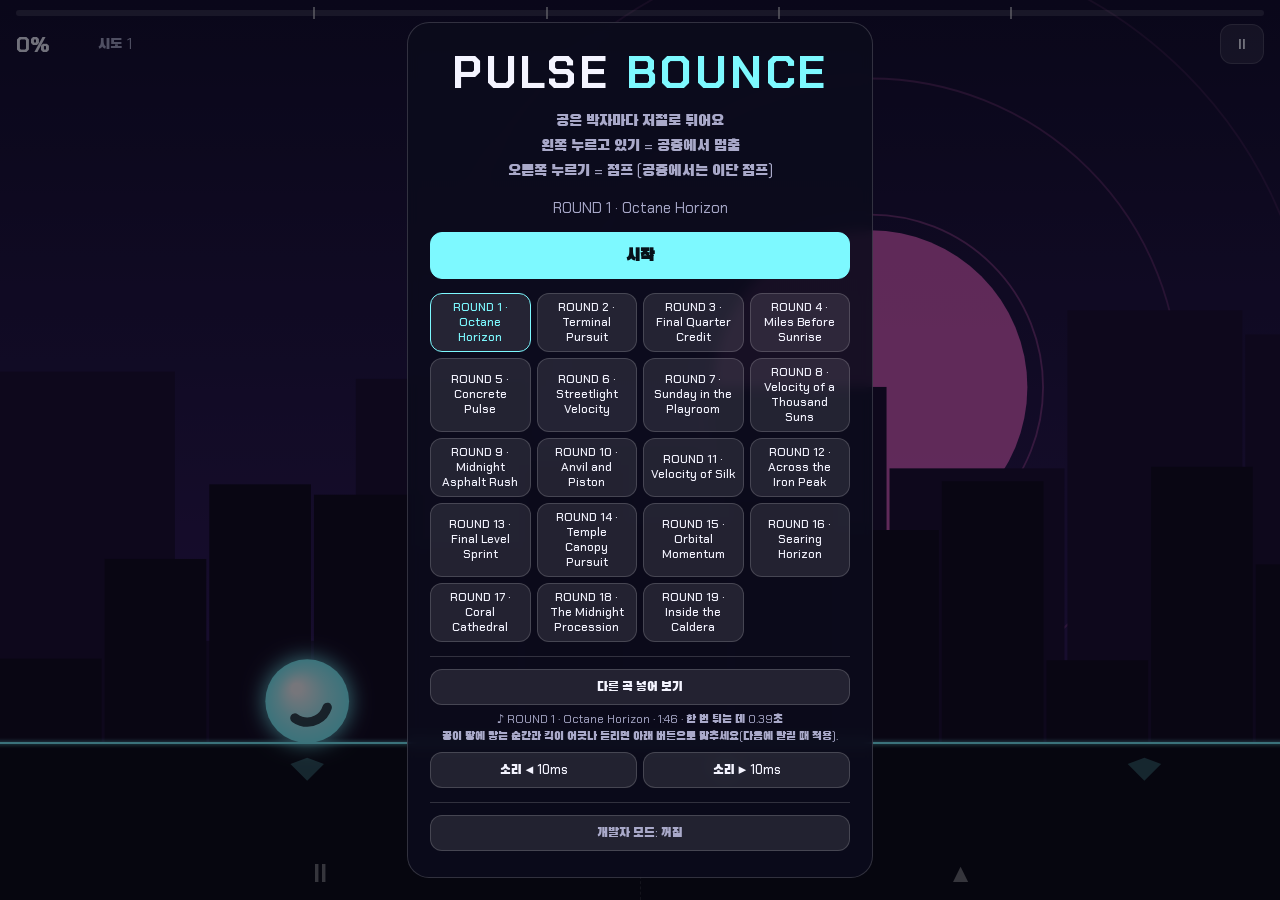
==== commit 13b885ed: "feat(art): PR #4 - foreground/background contrast, selective glow, tall-box silhouette Applied from " ====
--- a/bounce2d/index.html
+++ b/bounce2d/index.html
@@ -336,7 +336,7 @@
   const WIDE_RUNS = [], WIDE_IN = 5;
   for (const b of [...L.wideBars, ...L.tallBars].sort((u, v) => u - v)) { const last = WIDE_RUNS[WIDE_RUNS.length - 1]; if (last && last[1] === b * 16) last[1] += 16; else WIDE_RUNS.push([b * 16, b * 16 + 16]); }   // 높은 계단 구간(바운스)도 같은 식으로 물러난다
   const wideZone = (x) => WIDE_RUNS.some(([xs, xe]) => x >= xs && x < xe - WIDE_IN);
-  const fx = { freezeAt: -9, releaseAt: -9, djAt: -9, djX: 0, djY: 0, djSmall: false, ballSX: 0, ballSY: 0, particles: [], tail: [], shake: 0, flash: 0, jumpAt: -9, landAt: -9, dashAt: -9, cpFlash: -9, punchAt: -9, punchDir: 1, stepAt: -9, wideOn: false, ringChain: 0, chain: 0, smashAt: -9, whiffAt: -9 };
+  const fx = { particles: [], tail: [], freezeGhosts: [], shake: 0, flash: 0, jumpAt: -9, landAt: -9, dashAt: -9, cpFlash: -9, punchAt: -9, punchDir: 1, stepAt: -9, wideOn: false, ringChain: 0, chain: 0, smashAt: -9, whiffAt: -9, wasFrozen: false, freezeStartAt: -9, freezeEndAt: -9, ghostAt: -9, nearAt: -9, flow: 0, lastBar: -1, ringPopAt: -9, ringPopX: 0, ringPopY: 0, djRingAt: -9, djRingX: 0, djRingY: 0 };
 
   function begin(cp) {
     if (songLoading && !fake.on) { ensureAudio(); pendingStart = cp; $("ovStat").textContent = "곡을 불러오는 중…"; return; }   // 누른 순간에 소리 권한은 받아 두고, 곡이 준비되면 시작
@@ -346,8 +346,10 @@
     autoUntil = -1;
     if (cp >= 0 && L.cps[cp].snap && L.cps[cp].lead) { state = { ...L.cps[cp].lead }; autoUntil = L.cps[cp].snap.step; }
     broken.clear(); usedRings.clear();
-    fx.tail.length = 0; fx.particles.length = 0;
-    gotGems.clear(); fx.chain = 0; fx.wideOn = wideZone(state.x); fx.punchAt = -9;
+    fx.tail.length = 0; fx.particles.length = 0; fx.freezeGhosts.length = 0;
+    gotGems.clear(); fx.chain = 0; fx.ringChain = 0; fx.wideOn = wideZone(state.x); fx.punchAt = -9;
+    fx.wasFrozen = false; fx.freezeStartAt = -9; fx.freezeEndAt = -9; fx.ghostAt = -9; fx.nearAt = -9;
+    fx.flow = 0; fx.lastBar = Math.floor(state.x / 16); fx.ringPopAt = -9; fx.djRingAt = -9;
     gemPtr = 0; while (gemPtr < L.gems.length && L.gems[gemPtr].x <= state.x) gemPtr++;
     pressQueued = false;
     phase = "running";
@@ -472,6 +474,20 @@
       ev.length = 0;
       stepState(L, state, press, ev, auto ? REF_INP.hold.has(state.step + 1) : holding() || (bot && bot.hold.has(state.step + 1)));
       if (ev.length) handleEvents();
+      if (phase === "running") {
+        const curBar = Math.floor(state.x / 16);
+        if (curBar > fx.lastBar) { fx.lastBar = curBar; if (state.step >= autoUntil) fx.flow = Math.min(1, fx.flow + 0.12); }
+        if (state.frozen !== fx.wasFrozen) {
+          const tNow = performance.now() / 1000;
+          if (state.frozen) {
+            fx.freezeStartAt = tNow;
+          } else {
+            fx.freezeEndAt = tNow;
+            burst(state.x, state.y - HALF, 6, "sun", 7.5, false);
+          }
+          fx.wasFrozen = state.frozen;
+        }
+      }
       if (state.mode === "rush" && state.step % (4 * SUB) === 0 && phase === "running") {     // 마디가 바뀔 때: 연출 구간에 들어가고 나오는 것을 알린다
         const bar = Math.floor(state.x / 16), now2 = L.freeBars.has(bar), was = L.freeBars.has(bar - 1) && inRide(L, state.x - 1);
         if (now2 !== was) { setModeLabel(); toast(now2 ? "FREE RUN" : "FEVER"); }
@@ -484,7 +500,7 @@
       while (gemPtr < L.gems.length && L.gems[gemPtr].x <= state.x) {       // 길 위의 수정: 지나가며 뚫는다
         const gm = L.gems[gemPtr];
         if (phase === "running" && Math.abs((ROWS - 1 - state.y + HALF) - gm.h) < 0.7) {
-          gotGems.add(gemPtr); fx.chain++;                  // 소리는 내지 않는다(곡과 어울리지 않았다). 파편만 튄다
+          gotGems.add(gemPtr); fx.chain++; fx.flow = Math.min(1, fx.flow + 0.04); // 소리는 내지 않는다(곡과 어울리지 않았다). 파편만 튄다
           const big = gm.flip || gm.hold;
           if (big ? showMarks() || showGems() : showGems()) burst(gm.x + 0.1, ROWS - 1 - gm.h, big ? 9 : 3, "accent", big ? 13 : 8, true);      // 꺼 둔 것은 뚫는 파편도 튀지 않는다
           if (big && state.mode === "rush") fx.shake = Math.max(fx.shake, 0.06);
@@ -499,7 +515,14 @@
     for (const e of ev) {
       if (e.type === "jump") { fx.jumpAt = now; puff(state.x, state.y, 5, 0.6); }
       else if (e.type === "pad") { fx.jumpAt = now; fx.shake = 0.1; sfx("pad"); puff(state.x, state.y, 10, 1.1); }
-      else if (e.type === "ring") { usedRings.add(e.c); fx.ringChain++; burst(e.x ?? e.c + 0.5, e.y ?? e.r + 0.5, 10, "white", 8); }     // 소리는 내지 않는다(동작 소리는 곡과 안 어울려서 전부 뺐다)
+      else if (e.type === "ring") {
+        usedRings.add(e.c); fx.ringChain++;
+        const rx = e.x ?? e.c + 0.5, ry = e.y ?? e.r + 0.5;
+        fx.ringPopAt = now; fx.ringPopX = rx; fx.ringPopY = ry;
+        fx.flow = Math.min(1, fx.flow + 0.18);
+        const rc = fx.ringChain >= 3 ? "sun" : fx.ringChain >= 2 ? "accent" : "white";
+        burst(rx, ry, 10 + Math.min(6, fx.ringChain * 2), rc, 8.5 + Math.min(3, fx.ringChain * 0.6));
+      }     // 소리는 내지 않는다(동작 소리는 곡과 안 어울려서 전부 뺐다)
       else if (e.type === "bounce") {
         fx.jumpAt = now; puff(state.x, state.y, 6, 0.7);
       }
@@ -507,18 +530,7 @@
         fx.landAt = now; puff(state.x, state.y, 4, 0.4);
         if (state.y < ROWS - 1.5) { fx.stepAt = now; burst(state.x, state.y, 5, "blue", 7, true); }     // 파란 박스 위에 내려앉음: 박스가 번쩍
       }
-      else if (e.type === "double") {      // 이단 점프: 발밑에 납작한 충격파 + 아래로 뿜는 불꽃, 공이 위로 쭉 늘어난다(고리 사슬의 연속 뜀에서는 작게)
-        fx.jumpAt = now; fx.djAt = now; fx.djX = state.x; fx.djY = state.y; fx.djSmall = !!e.chain; ring(state.x, state.y);
-        for (let i = 0; i < (e.chain ? 3 : 7); i++) fx.particles.push({ x: state.x + (Math.random() - 0.5) * 0.5, y: state.y, vx: (Math.random() - 0.5) * 2, vy: 4 + Math.random() * 5, life: 0.3, max: 0.3, size: 0.07 + Math.random() * 0.07, color: "accent", g: 0 });
-      }
-      else if (e.type === "freeze") {      // 멈춤을 누르는 순간("착"): 공 둘레로 빛 고리가 퍼지고 빛 갈래가 튄다, 화면 가장자리가 잠깐 어두워진다(시간이 멈춘 느낌)
-        fx.freezeAt = now;
-        for (let i = 0; i < 8; i++) { const a = (i / 8) * Math.PI * 2 + Math.random() * 0.3; fx.particles.push({ x: state.x, y: state.y - HALF, vx: Math.cos(a) * 7, vy: Math.sin(a) * 7, life: 0.16, max: 0.16, size: 0.06, color: "white", g: 0 }); }
-      }
-      else if (e.type === "unfreeze" && phase === "running" && now - fx.freezeAt > 0.05) {      // 손을 떼는 순간(풀려남): 멈춤 링이 조각나 흩어지고 공이 아래로 늘어나며 떨어진다
-        fx.releaseAt = now;
-        for (let i = 0; i < 10; i++) { const a = (i / 10) * Math.PI * 2; fx.particles.push({ x: state.x + Math.cos(a) * 0.55, y: state.y - HALF + Math.sin(a) * 0.55, vx: Math.cos(a) * 3.5, vy: Math.sin(a) * 3.5 + 1, life: 0.32, max: 0.32, size: 0.08, color: "sun", g: 8 }); }
-      }
+      else if (e.type === "double") { fx.jumpAt = now; fx.djRingAt = now; fx.djRingX = state.x; fx.djRingY = state.y; fx.flow = Math.min(1, fx.flow + 0.08); ring(state.x, state.y); }
       else if (e.type === "climb") { puff(state.x, state.y, 4, 0.5); fx.stepAt = now; }
       else if (e.type === "bonk") { puff(state.x, state.y - SIZE, 4, 0.5); fx.bonkAt = now; }     // 파란 박스 밑면에 머리가 닿음
       else if (e.type === "mode") { setModeLabel(); toast(e.mode === "rush" ? "FEVER" : "BOUNCE"); fx.cpFlash = now; fx.chain = 0;
@@ -546,7 +558,7 @@
         }
       } else if (e.type === "checkpoint") { fx.cpFlash = now; sfx("checkpoint"); toast("CHECKPOINT"); markTicks(); }
       else if (e.type === "die") {
-        phase = "dead"; deadAt = now; fx.shake = 0.35; fx.flash = 1;
+        phase = "dead"; deadAt = now; fx.shake = 0.35; fx.flash = 1; fx.flow = 0; fx.wasFrozen = false; fx.freezeGhosts.length = 0;
         stopClock(true); sfx("die");
         burst(state.x, state.y - HALF, 26, "accent", 13);
         const pct = progress();
@@ -724,7 +736,7 @@
   function feverBack(beat, now, pulse, k, pal, cx, cy, r0, w, h, camX) {
     const ri = Math.max(0, L.rides.findIndex((r) => camX >= r[0] - 4 && camX <= r[1] + 2)), fxr = FEVER_FX[ROUND_NO] || FEVER_FX[0], prim = fxr.back[ri % fxr.back.length];
     const style = prim === 'tunnel' ? 0 : prim === 'ring' ? 1 : prim === 'stars' ? 2 : -1;
-    const a = k * 0.95, R = Math.hypot(w, h), acc = feverHue(beat, pal), sun = mix(pal.sun, acc, 0.35);
+    const a = k * 0.72, R = Math.hypot(w, h), acc = feverHue(beat, pal), sun = mix(pal.sun, acc, 0.35); // 전경 가독성을 위해 배경 강도 절제
     ctx.save();
     if (style === 0) {          // 빛의 굴: 소실점에서 둥근 네모가 반 박마다 하나씩 다가온다. 박마다 밝아진다
       const N = 9, asp = w / h;
@@ -804,9 +816,9 @@
     ctx.save();
     if (fx.shake > 0) ctx.translate((Math.random() - 0.5) * fx.shake * 40, (Math.random() - 0.5) * fx.shake * 40);
 
-    // 하늘
+    // 하늘 (전경 오브젝트와 명도 경쟁을 줄이기 위해 배경 톤을 한 단계 눌러 대비 확보)
     const g = ctx.createLinearGradient(0, 0, 0, h);
-    g.addColorStop(0, css(pal.top)); g.addColorStop(0.75, css(pal.bottom)); g.addColorStop(1, css(mix(pal.bottom, [0, 0, 0], 0.35)));
+    g.addColorStop(0, css(mix(pal.top, [6, 8, 18], 0.2))); g.addColorStop(0.75, css(mix(pal.bottom, [6, 8, 18], 0.24))); g.addColorStop(1, css(mix(pal.bottom, [0, 0, 0], 0.48)));
     ctx.fillStyle = g; ctx.fillRect(-30, -30, w + 60, h + 60);
 
     // 박자마다 퍼지는 고리
@@ -814,17 +826,18 @@
     // ---- 피버 연출(그림뿐, 판정과 상관없다): 피버마다 바탕이 바뀐다 — 빛의 굴 / 소리 고리 / 빛줄기. 해(박자 고리의 가운데)가 소실점이다.
     //   곡의 박에 맞춰 움직이고, 실제 곡의 주파수(분석기)를 쓴다. 통로와 장애물은 그대로 그 위에 그려진다(읽기에 방해되지 않게 바탕만)
     if (round > 0) feverBack(beat, now, pulse, round, pal, cxs, cys, r0, w, h, camX);
-    ctx.fillStyle = css(pal.sun, 0.9);
-    ctx.beginPath(); ctx.arc(cxs, cys, r0 * (1 + 0.07 * pulse), 0, Math.PI * 2); ctx.fill();
-    ctx.lineWidth = 2;
+    const flowBoost = fx.flow || 0;
+    ctx.fillStyle = css(pal.sun, 0.78);
+    ctx.beginPath(); ctx.arc(cxs, cys, r0 * (1 + (0.07 + 0.04 * flowBoost) * pulse), 0, Math.PI * 2); ctx.fill();
+    ctx.lineWidth = 1.8 + flowBoost * 0.7;
     for (let i = 0; i < 3; i++) {
       const p = ((beat + i * 0.5) % 1.5) / 1.5;
-      ctx.strokeStyle = css(pal.sun, (1 - p) * 0.5);
+      ctx.strokeStyle = css(pal.sun, (1 - p) * (0.36 + 0.18 * flowBoost));
       ctx.beginPath(); ctx.arc(cxs, cys, r0 * (1.1 + p * 2.6), 0, Math.PI * 2); ctx.stroke();
     }
 
     // 먼 풍경 (2겹, 박자에 맞춰 들썩임): 평소엔 이퀄라이저 막대, 언덕 구간에서는 둥근 능선으로 바뀐다
-    for (const [layer, bw, par, dark, amp] of [[1, BT * 1.7, 0.18, 0.45, 3.6], [2, BT * 1.0, 0.42, 0.68, 2.4]]) {
+    for (const [layer, bw, par, dark, amp] of [[1, BT * 1.7, 0.18, 0.58, 3.6], [2, BT * 1.0, 0.42, 0.76, 2.4]]) {
       ctx.fillStyle = css(mix(pal.bottom, [0, 0, 0], dark));
       const off = camS * BT * par, i0 = Math.floor(off / bw), drop = camY * BT * par * 0.8;      // drop = 카메라가 올라간 만큼 내려앉는 양(가까운 겹일수록 많이)
       if (round < 1) {
@@ -936,8 +949,8 @@
     ctx.fillStyle = WALL;
     ctx.fillRect(sx(cA - WIDE) - 1, view.groundY - 0.5, sx(cB + 1 + WIDE) - sx(cA - WIDE) + 2, WALLD ?? h + FAR);
     ctx.beginPath(); ctx.moveTo(sx(cA), view.groundY); ctx.lineTo(sx(cB + 1), view.groundY);
-    ctx.strokeStyle = css(pal.accent); ctx.lineWidth = 2.5;
-    ctx.shadowColor = css(pal.accent); sb(8 + 10 * pulse);
+    ctx.strokeStyle = css(pal.accent); ctx.lineWidth = 2.2;
+    ctx.shadowColor = css(pal.accent); sb(4 + 5 * pulse); // 지형 글로우 절제(전경 집중)
     gs(); sb(0);
     // 가시: 결정 날 세 개. 밑동은 어둡고 끝으로 갈수록 붉게 빛난다. (판정은 그림보다 작다)
     const BLADES = [[0.2, 0.15, 0.54], [0.8, 0.15, 0.54], [0.5, 0.2, 0.86]];
@@ -1015,6 +1028,49 @@
         ctx.strokeStyle = "#ff8fab"; ctx.lineWidth = 2; ctx.lineJoin = "miter"; ctx.shadowColor = DANGER; sb(9 + 8 * pulse); gs();
         ctx.lineJoin = "round"; sb(0);
       }
+      // 높은 빨간 박스(이단 점프 강제, 높이 2.5칸 이상): 0.2초 만에 오른손(이단 점프)을 인지할 수 있는 전용 상단 톱니·수직 스트라이프·▲ 쉐브론 시그니처
+      if (L.talls && L.talls.length) {
+        for (const tq of L.talls) {
+          if (tq.x + tq.w / 2 < cA - 1 || tq.x - tq.w / 2 > cB + 1) continue;
+          const xa = sx(tq.x - tq.w / 2) + ins, xb = sx(tq.x + tq.w / 2) - ins;
+          const yt = PY(tq.h), yb = view.groundY, tw = xb - xa;
+          if (tw <= 2) continue;
+          // 내부 수직 경고 스트라이프
+          ctx.save();
+          ctx.fillStyle = "rgba(255,190,210,0.16)";
+          ctx.fillRect(xa + tw * 0.22, yt + T * 0.25, tw * 0.14, yb - yt - T * 0.35);
+          ctx.fillRect(xa + tw * 0.64, yt + T * 0.25, tw * 0.14, yb - yt - T * 0.35);
+          // 상단 3개 뾰족 톱니 크라운
+          const teeth = 3, toothH = T * 0.26;
+          ctx.beginPath();
+          ctx.moveTo(xa, yt);
+          for (let i = 0; i < teeth; i++) {
+            const x0 = xa + (tw * i) / teeth, x1 = xa + (tw * (i + 1)) / teeth;
+            ctx.lineTo((x0 + x1) / 2, yt - toothH);
+            ctx.lineTo(x1, yt);
+          }
+          ctx.closePath();
+          ctx.fillStyle = "#ff4d7d";
+          ctx.fill();
+          ctx.strokeStyle = "#ffd6e2";
+          ctx.lineWidth = 1.6;
+          ctx.stroke();
+          // 중앙 ▲ 이중 쉐브론 (이단 점프 시각 단서)
+          const mx = (xa + xb) / 2, my = yt + T * 0.72, cw = Math.min(tw * 0.28, T * 0.22);
+          ctx.strokeStyle = `rgba(255,225,235,${0.55 + 0.3 * pulse})`;
+          ctx.lineWidth = 2;
+          ctx.lineCap = "round";
+          ctx.lineJoin = "round";
+          for (const dy of [0, T * 0.28]) {
+            ctx.beginPath();
+            ctx.moveTo(mx - cw, my + dy + cw * 0.65);
+            ctx.lineTo(mx, my + dy);
+            ctx.lineTo(mx + cw, my + dy + cw * 0.65);
+            ctx.stroke();
+          }
+          ctx.restore();
+        }
+      }
     }
     // 파란 박스(땅 위의 블록): 닿아도 죽지 않는다. 위에 내려앉아 다시 튀고, 옆에서 부딪히면 올라탄다.
     // 높을수록 이른 박에 튄다(한 칸에 1/8박). 박스마다 자기가 튀는 박에 빛난다. 빨간 덩어리보다 나중에 그려서, 박스 위의 빨간 덩어리가 얹힌 것처럼 보인다.
@@ -1039,8 +1095,8 @@
         for (let y = view.groundY - T * 0.48; y > top; y -= T * 0.48) { ctx.moveTo(edge[0][0], y); ctx.lineTo(edge[edge.length - 1][0], y); }
         gs(); ctx.restore();
         trace();
-        ctx.strokeStyle = "#9fdcff"; ctx.lineWidth = 3; ctx.lineJoin = "round"; ctx.shadowColor = "#3aa0ff";
-        sb(10 + 8 * pulse + 16 * hit); gs(); sb(0);
+        ctx.strokeStyle = "#b5e6ff"; ctx.lineWidth = 2.4; ctx.lineJoin = "round"; ctx.shadowColor = "#3aa0ff";
+        sb(hit > 0.01 ? 14 * hit : 3 + 3 * pulse); gs(); sb(0);
         c = e;
       }
     }
@@ -1064,7 +1120,7 @@
         ctx.strokeStyle = "rgba(150,210,255,0.16)"; ctx.lineWidth = 2; ctx.beginPath();
         for (let y = yb - T * 0.48; y > ya; y -= T * 0.48) { ctx.moveTo(xa, y); ctx.lineTo(xb, y); }
         gs(); ctx.restore();
-        ctx.strokeStyle = "#9fdcff"; ctx.lineWidth = 3; ctx.lineJoin = "round"; ctx.shadowColor = "#3aa0ff"; sb(10 + 8 * pulse + 16 * on);
+        ctx.strokeStyle = "#b5e6ff"; ctx.lineWidth = 2.4; ctx.lineJoin = "round"; ctx.shadowColor = "#3aa0ff"; sb(on > 0.01 ? 14 * on : 3 + 3 * pulse);
         ctx.beginPath(); ctx.rect(xa, ya, xb - xa, yb - ya); gs(); sb(0);
         c = e;
       }
@@ -1135,7 +1191,7 @@
         if (WALLD) { cpts.forEach((q, i) => (i ? ctx.lineTo(q[0], q[1]) : ctx.moveTo(q[0], q[1]))); for (let i = cpts.length - 1; i >= 0; i--) ctx.lineTo(cpts[i][0], cpts[i][1] - WALLD); }      // (굽은 통로: 벽 두께만큼)
         else { ctx.moveTo(sx(caW), -FAR); cpts.forEach((q) => ctx.lineTo(q[0], q[1])); ctx.lineTo(sx(cbW), -FAR); }
         ctx.closePath(); ctx.fill();
-        ctx.strokeStyle = css(pal.accent); ctx.lineWidth = 2.5; ctx.shadowColor = css(pal.accent); sb(8 + 10 * pulse);
+        ctx.strokeStyle = css(pal.accent); ctx.lineWidth = 2.2; ctx.shadowColor = css(pal.accent); sb(4 + 5 * pulse);
         ctx.beginPath();
         for (let c = Math.floor(ca / 16) * 16; c < cb; c += 16) { const y = sy(ROWS - 1 - ceilAt(L, c + 1)); ctx.lineTo(sx(Math.max(c, ca)), y); ctx.lineTo(sx(Math.min(c + 16, cb)), y); }
         gs(); sb(0);
@@ -1190,7 +1246,7 @@
           gs(); ctx.restore();
           ctx.beginPath(); ctx.moveTo(edge[0][0], edge[0][1]);
           for (const q of edge) ctx.lineTo(q[0], q[1]);
-          ctx.strokeStyle = "#9fdcff"; ctx.lineWidth = 3; ctx.lineJoin = "round"; ctx.shadowColor = "#3aa0ff"; sb(10 + 8 * pulse + 16 * hit); gs(); sb(0);
+          ctx.strokeStyle = "#b5e6ff"; ctx.lineWidth = 2.4; ctx.lineJoin = "round"; ctx.shadowColor = "#3aa0ff"; sb(hit > 0.01 ? 14 * hit : 3 + 3 * pulse); gs(); sb(0);
           i = e;
         }
       }
@@ -1711,7 +1767,7 @@
     for (const p of fx.particles) {
       if (!inPass(p.x)) continue;
       const a = p.life / p.max;
-      ctx.fillStyle = p.color === "accent" ? css(pal.accent, a) : p.color === "sun" ? css(mix(pal.sun, [255, 255, 255], 0.3), a) : p.color === "blue" ? `rgba(120,200,255,${a * 0.9})` : `rgba(255,255,255,${a * 0.7})`;
+      ctx.fillStyle = p.color === "accent" ? css(pal.accent, a) : p.color === "sun" ? css(pal.sun, a * 0.95) : p.color === "blue" ? `rgba(120,200,255,${a * 0.9})` : `rgba(255,255,255,${a * 0.7})`;
       const s = p.size * T;
       ctx.save(); ctx.translate(sx(p.x), sy(p.y)); if (p.rot) ctx.rotate(p.rot + p.life * 8);
       if (p.shard) { ctx.beginPath(); ctx.moveTo(-s * 0.6, s * 0.5); ctx.lineTo(0, -s * 0.8); ctx.lineTo(s * 0.7, s * 0.35); ctx.closePath(); ctx.fill(); }
@@ -1732,15 +1788,52 @@
       const cx = sx(camX + state.lead), cy = sy(state.y) - HALF * T;
       const zig = state.mode === "rush";
       const dashing = state.dashing > 0 || zig;
+      // 이단 점프 발밑 충격 타원 & 충전 고리 통과 확장 링
+      const djP = (now - fx.djRingAt) / 0.24;
+      if (djP >= 0 && djP < 1 && inPass(fx.djRingX)) {
+        ctx.save();
+        ctx.strokeStyle = css(pal.accent, (1 - djP) * 0.85);
+        ctx.lineWidth = 2.5 * (1 - djP) + 1;
+        ctx.beginPath();
+        ctx.ellipse(sx(fx.djRingX), sy(fx.djRingY), T * (0.35 + djP * 0.95), T * (0.12 + djP * 0.26), 0, 0, Math.PI * 2);
+        ctx.stroke();
+        ctx.restore();
+      }
+      const rpP = (now - fx.ringPopAt) / 0.28;
+      if (rpP >= 0 && rpP < 1 && inPass(fx.ringPopX)) {
+        ctx.save();
+        ctx.strokeStyle = css(fx.ringChain >= 2 ? pal.sun : pal.accent, (1 - rpP) * 0.9);
+        ctx.lineWidth = 3 * (1 - rpP) + 1;
+        ctx.beginPath();
+        ctx.arc(sx(fx.ringPopX), sy(fx.ringPopY), T * (0.35 + rpP * 1.35), 0, Math.PI * 2);
+        ctx.stroke();
+        ctx.restore();
+      }
+      // 멈춤(Freeze) 잔상(Afterimage): 지형이 밑으로 흐르는 속도감 강화
+      if (fx.freezeGhosts.length) {
+        for (const gh of fx.freezeGhosts) {
+          if (!inPass(gh.x)) continue;
+          const ga = (gh.life / gh.max) * 0.34;
+          ctx.fillStyle = css(pal.sun, ga);
+          ctx.beginPath();
+          ctx.arc(sx(gh.x), sy(gh.y), T * HALF * (0.72 + 0.22 * (gh.life / gh.max)), 0, Math.PI * 2);
+          ctx.fill();
+        }
+      }
       if (fx.tail.length > 1) {
         ctx.lineCap = "round";
+        const fl = fx.flow || 0;
         for (let i = 1; i < fx.tail.length; i++) {
           const a = i / fx.tail.length, p0 = fx.tail[i - 1], p1 = fx.tail[i];
           if (bend.bent && Math.abs(p1.x - p0.x) > 2) continue;
-          const hot = p1.d ? 0 : Math.min(1, fx.chain / 60);      // 연속 보상: 수정을 놓치지 않고 이어 먹을수록 꼬리가 길고 굵고 하얘진다
-          ctx.strokeStyle = css(mix(pal.accent, [255, 255, 255], 0.55 * hot), a * (p1.d ? 0.9 : 0.45 + 0.35 * hot));
-          ctx.lineWidth = T * (p1.d ? 0.62 : 0.5 + 0.18 * hot) * a;
+          ctx.strokeStyle = css(pal.accent, a * (p1.d ? 0.9 : 0.45 + 0.25 * fl));
+          ctx.lineWidth = T * (p1.d ? 0.62 : 0.5 + 0.1 * fl) * a;
           ctx.beginPath(); ctx.moveTo(sx(p0.x), sy(p0.y)); ctx.lineTo(sx(p1.x), sy(p1.y)); ctx.stroke();
+          if (fl > 0.25) {
+            ctx.strokeStyle = `rgba(255,255,255,${a * (fl - 0.25) * 0.65})`;
+            ctx.lineWidth = T * 0.16 * a;
+            ctx.beginPath(); ctx.moveTo(sx(p0.x), sy(p0.y)); ctx.lineTo(sx(p1.x), sy(p1.y)); ctx.stroke();
+          }
         }
       }
       if (dashing) {          // 속도선
@@ -1752,32 +1845,10 @@
         }
         ctx.stroke();
       }
-      {      // 손맛: 멈춤과 이단 점프의 고리들(판정과 상관없는 그림)
-        const R0 = T * HALF;
-        fx.ballSX = cx; fx.ballSY = cy;
-        const kl = (now - fx.freezeAt) / 0.22;                                                // 멈춘 순간: 퍼지는 빛 고리
-        if (kl >= 0 && kl < 1) { ctx.strokeStyle = css(mix(pal.sun, [255, 255, 255], 0.5), (1 - kl) * 0.9); ctx.lineWidth = 1 + 3 * (1 - kl); ctx.beginPath(); ctx.arc(cx, cy, R0 * (1.1 + 1.7 * kl), 0, Math.PI * 2); ctx.stroke(); }
-        if (state.frozen) {                                                                  // 멈춘 동안: 남은 멈춤만큼 도는 에너지 링 + 뒤로 미끄러지는 잔상
-          const left = state.freeze / FREEZE_STEPS;
-          for (let i = 1; i <= 3; i++) { ctx.fillStyle = css(pal.sun, 0.16 / i); ctx.beginPath(); ctx.arc(cx - i * T * 0.42, cy, R0 * (1 - 0.1 * i), 0, Math.PI * 2); ctx.fill(); }
-          ctx.strokeStyle = css(pal.sun, 0.22); ctx.lineWidth = 2; ctx.beginPath(); ctx.arc(cx, cy, R0 * 1.5, 0, Math.PI * 2); ctx.stroke();
-          ctx.strokeStyle = css(mix(pal.sun, [255, 255, 255], 0.4), 0.95); ctx.lineWidth = 3; ctx.lineCap = "round";
-          ctx.beginPath(); ctx.arc(cx, cy, R0 * 1.5, -Math.PI / 2, -Math.PI / 2 + Math.PI * 2 * left); ctx.stroke();
-          const ae = -Math.PI / 2 + Math.PI * 2 * left; ctx.fillStyle = "#ffffff"; ctx.beginPath(); ctx.arc(cx + Math.cos(ae) * R0 * 1.5, cy + Math.sin(ae) * R0 * 1.5, T * 0.06, 0, Math.PI * 2); ctx.fill();
-        }
-        const kr = (now - fx.releaseAt) / 0.25;                                              // 풀려나는 순간: 링이 커지며 사라진다
-        if (kr >= 0 && kr < 1) { ctx.strokeStyle = css(pal.sun, (1 - kr) * 0.7); ctx.lineWidth = 2; ctx.setLineDash([T * 0.12, T * 0.1]); ctx.beginPath(); ctx.arc(cx, cy, R0 * (1.5 + 1.3 * kr), 0, Math.PI * 2); ctx.stroke(); ctx.setLineDash([]); }
-        const kd = (now - fx.djAt) / 0.3;                                                    // 이단 점프: 뛴 자리(땅이 아니라 공중)에 남는 납작한 충격파
-        if (kd >= 0 && kd < 1) { const k2 = fx.djSmall ? 0.55 : 1; ctx.strokeStyle = css(mix(pal.accent, [255, 255, 255], 0.5), (1 - kd) * 0.85 * k2); ctx.lineWidth = (1 + 3 * (1 - kd)) * k2;
-          ctx.beginPath(); ctx.ellipse(sx(fx.djX), sy(fx.djY), T * (0.35 + 1.5 * kd) * k2, T * (0.1 + 0.28 * kd) * k2, 0, 0, Math.PI * 2); ctx.stroke(); }
-      }
       let stretchX = 1, stretchY = 1;
-      const sinceJump = now - fx.jumpAt, sinceLand = now - fx.landAt;
-      const sinceDj = now - fx.djAt, sinceLock = now - fx.freezeAt, sinceRel = now - fx.releaseAt;
+      const sinceJump = now - fx.jumpAt, sinceLand = now - fx.landAt, sinceUnfreeze = now - fx.freezeEndAt;
       if (dashing) { stretchX = 1.7; stretchY = 0.62; }
-      else if (sinceDj < 0.16 && !fx.djSmall) { stretchX = 0.74; stretchY = 1.32; }      // 이단 점프: 위로 쭉
-      else if (state.frozen && sinceLock < 0.1) { stretchX = 1.18; stretchY = 0.86; }      // 멈춘 순간: 납작하게 "착"
-      else if (sinceRel < 0.12) { stretchX = 0.86; stretchY = 1.18; }                      // 풀려나는 순간: 아래로 늘어나며
+      else if (sinceUnfreeze >= 0 && sinceUnfreeze < 0.12) { stretchX = 1.24; stretchY = 0.82; }
       else if (sinceJump < 0.14) { stretchX = 0.82; stretchY = 1.2; }
       else if (sinceLand < 0.1 && state.onGround) { stretchX = 1.22; stretchY = 0.8; }
       ctx.save();
@@ -1812,6 +1883,31 @@
         ctx.beginPath(); ctx.arc(0, 0, T * 0.2, 0.3, 2.2); ctx.stroke();
       }
       ctx.restore();
+      // 멈춤 응축 링(진입) & 해방 링(해제) & 아슬아슬 통과(Near-Miss) 빛 번쩍임
+      const fIn = (now - fx.freezeStartAt) / 0.22;
+      if (fIn >= 0 && fIn < 1) {
+        ctx.strokeStyle = css(pal.sun, (1 - fIn) * 0.85);
+        ctx.lineWidth = 2.5;
+        ctx.beginPath();
+        ctx.arc(cx, cy, T * (1.25 - 0.72 * fIn), 0, Math.PI * 2);
+        ctx.stroke();
+      }
+      const fOut = (now - fx.freezeEndAt) / 0.26;
+      if (fOut >= 0 && fOut < 1) {
+        ctx.strokeStyle = css(pal.sun, (1 - fOut) * 0.9);
+        ctx.lineWidth = 3 * (1 - fOut) + 1;
+        ctx.beginPath();
+        ctx.arc(cx, cy, T * (0.55 + 1.05 * fOut), 0, Math.PI * 2);
+        ctx.stroke();
+      }
+      const nmP = (now - fx.nearAt) / 0.16;
+      if (nmP >= 0 && nmP < 1) {
+        ctx.strokeStyle = `rgba(255,245,200,${(1 - nmP) * 0.85})`;
+        ctx.lineWidth = 2;
+        ctx.beginPath();
+        ctx.arc(cx, cy, T * (0.58 + 0.45 * nmP), 0, Math.PI * 2);
+        ctx.stroke();
+      }
       ctx.globalAlpha = 1;
       if (state.djAvail && !state.onGround) {                   // 이단 점프가 남아 있으면 공 위에 작은 ▲
         ctx.fillStyle = "rgba(255,255,255,0.9)";
@@ -1866,9 +1962,11 @@
         ctx.stroke(); ctx.restore();
       }
     }
-    {      // 멈춘 동안 화면 가장자리가 살짝 어둡다(시간이 멈춘 느낌). 누르는 순간 더 진하게 "착"
-      const kv = Math.max(0, 1 - (now - fx.freezeAt) / 0.22), va = (state.frozen && phase === "running" ? 0.14 : 0) + 0.3 * kv * (state.frozen ? 1 : 0);
-      if (va > 0.01) { const vg = ctx.createRadialGradient(fx.ballSX, fx.ballSY, h * 0.25, fx.ballSX, fx.ballSY, Math.max(w, h) * 0.85); vg.addColorStop(0, "rgba(4,4,12,0)"); vg.addColorStop(1, `rgba(4,4,12,${va})`); ctx.fillStyle = vg; ctx.fillRect(0, 0, w, h); }
+    if (state.frozen && phase === "running") {
+      const fv = ctx.createRadialGradient(w / 2, h / 2, Math.min(w, h) * 0.34, w / 2, h / 2, Math.hypot(w, h) * 0.62);
+      fv.addColorStop(0, "rgba(0,0,0,0)");
+      fv.addColorStop(1, css(mix(pal.sun, [6, 8, 18], 0.75), 0.28));
+      ctx.fillStyle = fv; ctx.fillRect(0, 0, w, h);
     }
     if (fx.flash > 0) { ctx.fillStyle = `rgba(255,255,255,${fx.flash * 0.5})`; ctx.fillRect(0, 0, w, h); }
     const since = now - fx.cpFlash;
@@ -2235,12 +2333,51 @@
       if (phase === "running") {
         const zig = state.mode === "rush";
         fx.tail.push({ x: state.x, y: state.y - HALF, d: state.dashing > 0 || zig });
-        while (fx.tail.length > (zig ? 22 + Math.min(14, fx.chain >> 1) : 12 + Math.min(16, fx.chain >> 2))) fx.tail.shift();
+        const maxTail = zig ? 22 + Math.min(14, fx.chain >> 1) + Math.round(fx.flow * 6) : 16 + Math.round(fx.flow * 12);
+        while (fx.tail.length > maxTail) fx.tail.shift();
+        if (state.frozen && now - fx.ghostAt > 0.045) {
+          fx.ghostAt = now;
+          fx.freezeGhosts.push({ x: state.x, y: state.y - HALF, life: 0.24, max: 0.24 });
+        }
+        // 아슬아슬 통과(Near-Miss) 감지: 장애물 바로 위/아래를 스칠 때 마찰 스파크
+        if (!zig && !state.onGround && state.step >= autoUntil && now - fx.nearAt > 0.14 && L.floorH) {
+          const c = Math.floor(state.x);
+          if (c >= 0 && c < L.cols) {
+            const bh = ROWS - 1 - state.y;
+            let fh = L.floorLo && L.floorLo[c] > 0 ? 0 : L.floorH[c];
+            for (const tq of L.talls) if (state.x >= tq.x - tq.w / 2 - 0.25 && state.x <= tq.x + tq.w / 2 + 0.25) fh = Math.max(fh, tq.h);
+            const ch = L.ceilH ? L.ceilH[c] : 99;
+            const gapF = fh > 0.1 ? bh - fh : 99;
+            const gapC = ch < 90 ? ch - (bh + SIZE) : 99;
+            const nearF = gapF > 0.02 && gapF < 0.62;
+            const nearC = gapC > 0.02 && gapC < 0.52;
+            if (nearF || nearC) {
+              fx.nearAt = now;
+              fx.flow = Math.min(1, fx.flow + 0.1);
+              const sySpark = nearF ? state.y : state.y - SIZE;
+              for (let i = 0; i < 6; i++) {
+                fx.particles.push({
+                  x: state.x - 0.1,
+                  y: sySpark,
+                  vx: -(2.6 + Math.random() * 4.2),
+                  vy: (nearF ? -1 : 1) * (0.6 + Math.random() * 2.4),
+                  life: 0.26 + Math.random() * 0.12,
+                  max: 0.38,
+                  size: 0.075 + Math.random() * 0.06,
+                  color: i % 2 ? "sun" : "white",
+                  g: nearF ? 7 : -4,
+                });
+              }
+            }
+          }
+        }
         refreshHud();
       }
-    } else if (phase === "dead" && !fake.on && now - deadAt > 0.55) respawn();
+    } else if (phase === "dead" && !fake.on && now - deadAt > 0.42) respawn();
     for (const p of fx.particles) { p.life -= dt; p.x += p.vx * dt; p.y += p.vy * dt; p.vy += p.g * dt; }
     fx.particles = fx.particles.filter((p) => p.life > 0);
+    for (const gh of fx.freezeGhosts) gh.life -= dt;
+    fx.freezeGhosts = fx.freezeGhosts.filter((gh) => gh.life > 0);
     fx.shake = Math.max(0, fx.shake - dt * 1.6);
     fx.flash = Math.max(0, fx.flash - dt * 5);
     draw(phase === "running" ? songBeat() : state.step / SUB, now);
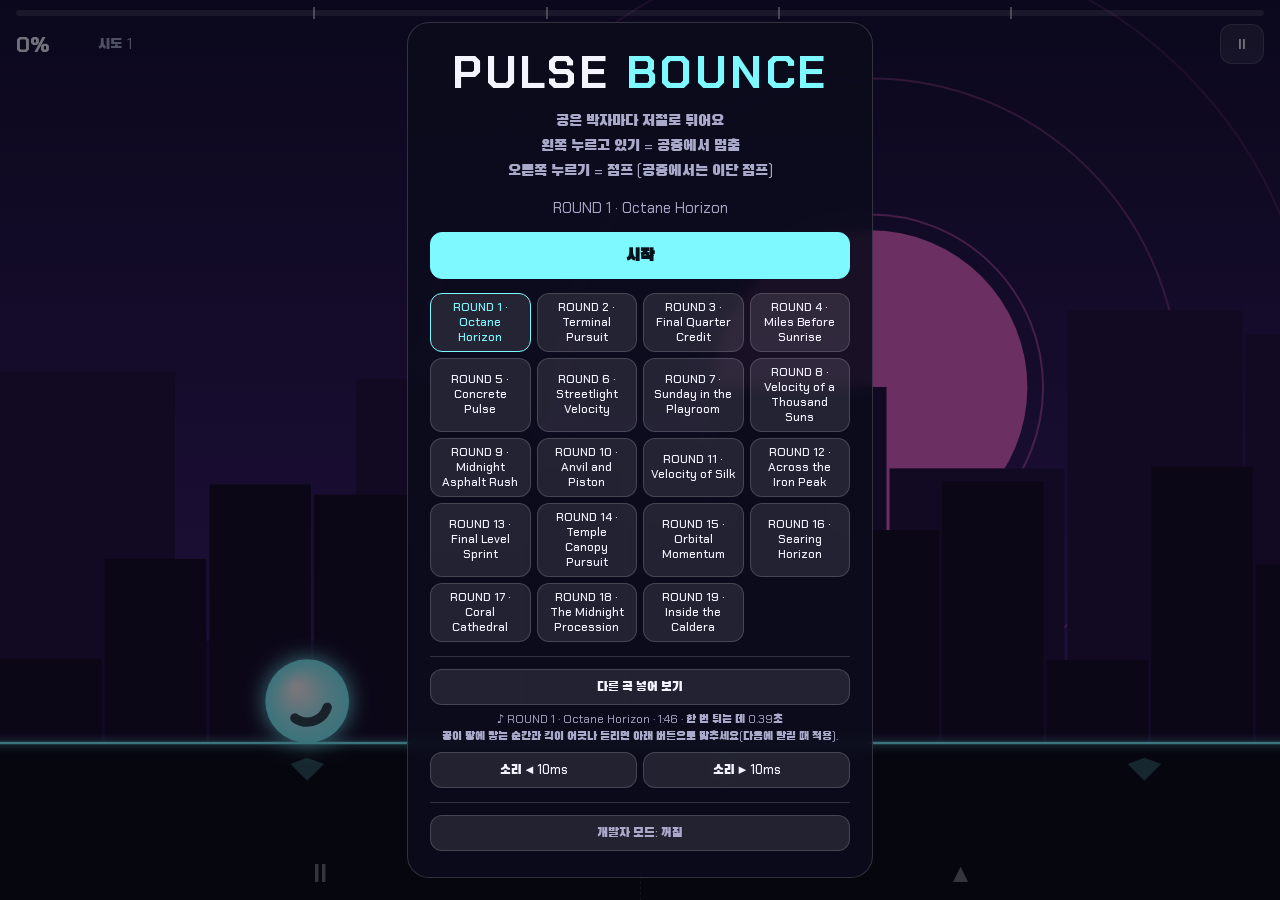
==== commit 3314d094: "feat(feel): PR #3 - 1~5R dopamine, freeze/release, near-miss sparks, flow trail Applied from PR3_dop" ====
--- a/bounce2d/index.html
+++ b/bounce2d/index.html
@@ -736,7 +736,7 @@
   function feverBack(beat, now, pulse, k, pal, cx, cy, r0, w, h, camX) {
     const ri = Math.max(0, L.rides.findIndex((r) => camX >= r[0] - 4 && camX <= r[1] + 2)), fxr = FEVER_FX[ROUND_NO] || FEVER_FX[0], prim = fxr.back[ri % fxr.back.length];
     const style = prim === 'tunnel' ? 0 : prim === 'ring' ? 1 : prim === 'stars' ? 2 : -1;
-    const a = k * 0.72, R = Math.hypot(w, h), acc = feverHue(beat, pal), sun = mix(pal.sun, acc, 0.35); // 전경 가독성을 위해 배경 강도 절제
+    const a = k * 0.95, R = Math.hypot(w, h), acc = feverHue(beat, pal), sun = mix(pal.sun, acc, 0.35);
     ctx.save();
     if (style === 0) {          // 빛의 굴: 소실점에서 둥근 네모가 반 박마다 하나씩 다가온다. 박마다 밝아진다
       const N = 9, asp = w / h;
@@ -816,9 +816,9 @@
     ctx.save();
     if (fx.shake > 0) ctx.translate((Math.random() - 0.5) * fx.shake * 40, (Math.random() - 0.5) * fx.shake * 40);
 
-    // 하늘 (전경 오브젝트와 명도 경쟁을 줄이기 위해 배경 톤을 한 단계 눌러 대비 확보)
+    // 하늘
     const g = ctx.createLinearGradient(0, 0, 0, h);
-    g.addColorStop(0, css(mix(pal.top, [6, 8, 18], 0.2))); g.addColorStop(0.75, css(mix(pal.bottom, [6, 8, 18], 0.24))); g.addColorStop(1, css(mix(pal.bottom, [0, 0, 0], 0.48)));
+    g.addColorStop(0, css(pal.top)); g.addColorStop(0.75, css(pal.bottom)); g.addColorStop(1, css(mix(pal.bottom, [0, 0, 0], 0.35)));
     ctx.fillStyle = g; ctx.fillRect(-30, -30, w + 60, h + 60);
 
     // 박자마다 퍼지는 고리
@@ -827,17 +827,17 @@
     //   곡의 박에 맞춰 움직이고, 실제 곡의 주파수(분석기)를 쓴다. 통로와 장애물은 그대로 그 위에 그려진다(읽기에 방해되지 않게 바탕만)
     if (round > 0) feverBack(beat, now, pulse, round, pal, cxs, cys, r0, w, h, camX);
     const flowBoost = fx.flow || 0;
-    ctx.fillStyle = css(pal.sun, 0.78);
+    ctx.fillStyle = css(pal.sun, 0.9);
     ctx.beginPath(); ctx.arc(cxs, cys, r0 * (1 + (0.07 + 0.04 * flowBoost) * pulse), 0, Math.PI * 2); ctx.fill();
-    ctx.lineWidth = 1.8 + flowBoost * 0.7;
+    ctx.lineWidth = 2 + flowBoost * 0.8;
     for (let i = 0; i < 3; i++) {
       const p = ((beat + i * 0.5) % 1.5) / 1.5;
-      ctx.strokeStyle = css(pal.sun, (1 - p) * (0.36 + 0.18 * flowBoost));
+      ctx.strokeStyle = css(pal.sun, (1 - p) * (0.5 + 0.18 * flowBoost));
       ctx.beginPath(); ctx.arc(cxs, cys, r0 * (1.1 + p * 2.6), 0, Math.PI * 2); ctx.stroke();
     }
 
     // 먼 풍경 (2겹, 박자에 맞춰 들썩임): 평소엔 이퀄라이저 막대, 언덕 구간에서는 둥근 능선으로 바뀐다
-    for (const [layer, bw, par, dark, amp] of [[1, BT * 1.7, 0.18, 0.58, 3.6], [2, BT * 1.0, 0.42, 0.76, 2.4]]) {
+    for (const [layer, bw, par, dark, amp] of [[1, BT * 1.7, 0.18, 0.45, 3.6], [2, BT * 1.0, 0.42, 0.68, 2.4]]) {
       ctx.fillStyle = css(mix(pal.bottom, [0, 0, 0], dark));
       const off = camS * BT * par, i0 = Math.floor(off / bw), drop = camY * BT * par * 0.8;      // drop = 카메라가 올라간 만큼 내려앉는 양(가까운 겹일수록 많이)
       if (round < 1) {
@@ -949,8 +949,8 @@
     ctx.fillStyle = WALL;
     ctx.fillRect(sx(cA - WIDE) - 1, view.groundY - 0.5, sx(cB + 1 + WIDE) - sx(cA - WIDE) + 2, WALLD ?? h + FAR);
     ctx.beginPath(); ctx.moveTo(sx(cA), view.groundY); ctx.lineTo(sx(cB + 1), view.groundY);
-    ctx.strokeStyle = css(pal.accent); ctx.lineWidth = 2.2;
-    ctx.shadowColor = css(pal.accent); sb(4 + 5 * pulse); // 지형 글로우 절제(전경 집중)
+    ctx.strokeStyle = css(pal.accent); ctx.lineWidth = 2.5;
+    ctx.shadowColor = css(pal.accent); sb(8 + 10 * pulse);
     gs(); sb(0);
     // 가시: 결정 날 세 개. 밑동은 어둡고 끝으로 갈수록 붉게 빛난다. (판정은 그림보다 작다)
     const BLADES = [[0.2, 0.15, 0.54], [0.8, 0.15, 0.54], [0.5, 0.2, 0.86]];
@@ -1028,49 +1028,6 @@
         ctx.strokeStyle = "#ff8fab"; ctx.lineWidth = 2; ctx.lineJoin = "miter"; ctx.shadowColor = DANGER; sb(9 + 8 * pulse); gs();
         ctx.lineJoin = "round"; sb(0);
       }
-      // 높은 빨간 박스(이단 점프 강제, 높이 2.5칸 이상): 0.2초 만에 오른손(이단 점프)을 인지할 수 있는 전용 상단 톱니·수직 스트라이프·▲ 쉐브론 시그니처
-      if (L.talls && L.talls.length) {
-        for (const tq of L.talls) {
-          if (tq.x + tq.w / 2 < cA - 1 || tq.x - tq.w / 2 > cB + 1) continue;
-          const xa = sx(tq.x - tq.w / 2) + ins, xb = sx(tq.x + tq.w / 2) - ins;
-          const yt = PY(tq.h), yb = view.groundY, tw = xb - xa;
-          if (tw <= 2) continue;
-          // 내부 수직 경고 스트라이프
-          ctx.save();
-          ctx.fillStyle = "rgba(255,190,210,0.16)";
-          ctx.fillRect(xa + tw * 0.22, yt + T * 0.25, tw * 0.14, yb - yt - T * 0.35);
-          ctx.fillRect(xa + tw * 0.64, yt + T * 0.25, tw * 0.14, yb - yt - T * 0.35);
-          // 상단 3개 뾰족 톱니 크라운
-          const teeth = 3, toothH = T * 0.26;
-          ctx.beginPath();
-          ctx.moveTo(xa, yt);
-          for (let i = 0; i < teeth; i++) {
-            const x0 = xa + (tw * i) / teeth, x1 = xa + (tw * (i + 1)) / teeth;
-            ctx.lineTo((x0 + x1) / 2, yt - toothH);
-            ctx.lineTo(x1, yt);
-          }
-          ctx.closePath();
-          ctx.fillStyle = "#ff4d7d";
-          ctx.fill();
-          ctx.strokeStyle = "#ffd6e2";
-          ctx.lineWidth = 1.6;
-          ctx.stroke();
-          // 중앙 ▲ 이중 쉐브론 (이단 점프 시각 단서)
-          const mx = (xa + xb) / 2, my = yt + T * 0.72, cw = Math.min(tw * 0.28, T * 0.22);
-          ctx.strokeStyle = `rgba(255,225,235,${0.55 + 0.3 * pulse})`;
-          ctx.lineWidth = 2;
-          ctx.lineCap = "round";
-          ctx.lineJoin = "round";
-          for (const dy of [0, T * 0.28]) {
-            ctx.beginPath();
-            ctx.moveTo(mx - cw, my + dy + cw * 0.65);
-            ctx.lineTo(mx, my + dy);
-            ctx.lineTo(mx + cw, my + dy + cw * 0.65);
-            ctx.stroke();
-          }
-          ctx.restore();
-        }
-      }
     }
     // 파란 박스(땅 위의 블록): 닿아도 죽지 않는다. 위에 내려앉아 다시 튀고, 옆에서 부딪히면 올라탄다.
     // 높을수록 이른 박에 튄다(한 칸에 1/8박). 박스마다 자기가 튀는 박에 빛난다. 빨간 덩어리보다 나중에 그려서, 박스 위의 빨간 덩어리가 얹힌 것처럼 보인다.
@@ -1095,8 +1052,8 @@
         for (let y = view.groundY - T * 0.48; y > top; y -= T * 0.48) { ctx.moveTo(edge[0][0], y); ctx.lineTo(edge[edge.length - 1][0], y); }
         gs(); ctx.restore();
         trace();
-        ctx.strokeStyle = "#b5e6ff"; ctx.lineWidth = 2.4; ctx.lineJoin = "round"; ctx.shadowColor = "#3aa0ff";
-        sb(hit > 0.01 ? 14 * hit : 3 + 3 * pulse); gs(); sb(0);
+        ctx.strokeStyle = "#9fdcff"; ctx.lineWidth = 3; ctx.lineJoin = "round"; ctx.shadowColor = "#3aa0ff";
+        sb(10 + 8 * pulse + 16 * hit); gs(); sb(0);
         c = e;
       }
     }
@@ -1120,7 +1077,7 @@
         ctx.strokeStyle = "rgba(150,210,255,0.16)"; ctx.lineWidth = 2; ctx.beginPath();
         for (let y = yb - T * 0.48; y > ya; y -= T * 0.48) { ctx.moveTo(xa, y); ctx.lineTo(xb, y); }
         gs(); ctx.restore();
-        ctx.strokeStyle = "#b5e6ff"; ctx.lineWidth = 2.4; ctx.lineJoin = "round"; ctx.shadowColor = "#3aa0ff"; sb(on > 0.01 ? 14 * on : 3 + 3 * pulse);
+        ctx.strokeStyle = "#9fdcff"; ctx.lineWidth = 3; ctx.lineJoin = "round"; ctx.shadowColor = "#3aa0ff"; sb(10 + 8 * pulse + 16 * on);
         ctx.beginPath(); ctx.rect(xa, ya, xb - xa, yb - ya); gs(); sb(0);
         c = e;
       }
@@ -1191,7 +1148,7 @@
         if (WALLD) { cpts.forEach((q, i) => (i ? ctx.lineTo(q[0], q[1]) : ctx.moveTo(q[0], q[1]))); for (let i = cpts.length - 1; i >= 0; i--) ctx.lineTo(cpts[i][0], cpts[i][1] - WALLD); }      // (굽은 통로: 벽 두께만큼)
         else { ctx.moveTo(sx(caW), -FAR); cpts.forEach((q) => ctx.lineTo(q[0], q[1])); ctx.lineTo(sx(cbW), -FAR); }
         ctx.closePath(); ctx.fill();
-        ctx.strokeStyle = css(pal.accent); ctx.lineWidth = 2.2; ctx.shadowColor = css(pal.accent); sb(4 + 5 * pulse);
+        ctx.strokeStyle = css(pal.accent); ctx.lineWidth = 2.5; ctx.shadowColor = css(pal.accent); sb(8 + 10 * pulse);
         ctx.beginPath();
         for (let c = Math.floor(ca / 16) * 16; c < cb; c += 16) { const y = sy(ROWS - 1 - ceilAt(L, c + 1)); ctx.lineTo(sx(Math.max(c, ca)), y); ctx.lineTo(sx(Math.min(c + 16, cb)), y); }
         gs(); sb(0);
@@ -1246,7 +1203,7 @@
           gs(); ctx.restore();
           ctx.beginPath(); ctx.moveTo(edge[0][0], edge[0][1]);
           for (const q of edge) ctx.lineTo(q[0], q[1]);
-          ctx.strokeStyle = "#b5e6ff"; ctx.lineWidth = 2.4; ctx.lineJoin = "round"; ctx.shadowColor = "#3aa0ff"; sb(hit > 0.01 ? 14 * hit : 3 + 3 * pulse); gs(); sb(0);
+          ctx.strokeStyle = "#9fdcff"; ctx.lineWidth = 3; ctx.lineJoin = "round"; ctx.shadowColor = "#3aa0ff"; sb(10 + 8 * pulse + 16 * hit); gs(); sb(0);
           i = e;
         }
       }
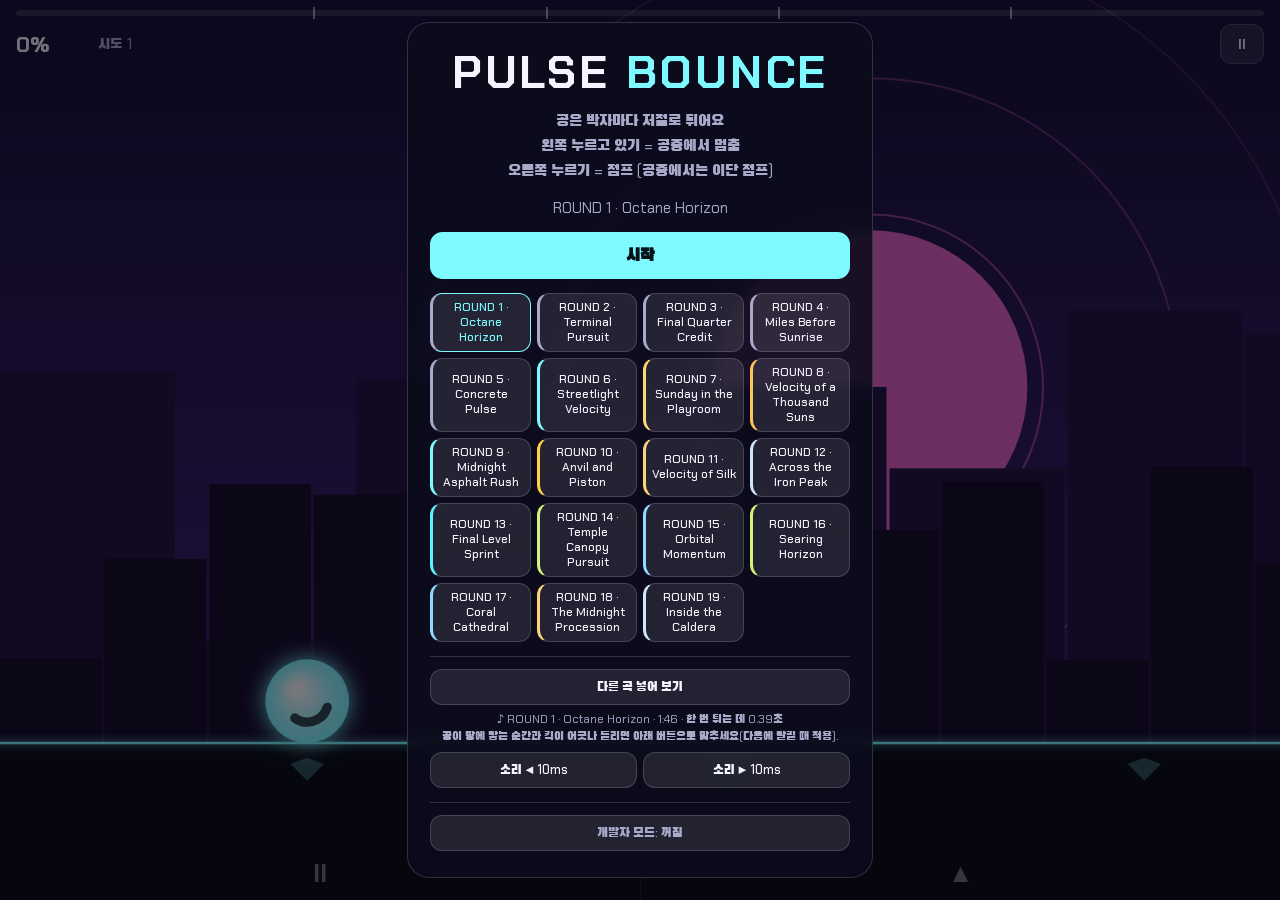
==== commit b3e2c79b: "Merge world themes (ccr-1b152892-pjjdjk) into main The world-theme work (themes.js: seven worlds, ro" ====
--- a/bounce2d/index.html
+++ b/bounce2d/index.html
@@ -27,6 +27,7 @@
   <div class="zone" id="zoneL"><b>II</b></div>
   <div class="zone" id="zoneR"><b>▲</b></div>
   <div id="toast"></div>
+  <div id="perfHud" hidden></div>
   <div id="inspect" hidden>
     <button class="btn small" data-mv="-16">◀ 마디</button>
     <button class="btn small" data-mv="-4">◀ 박</button>
@@ -63,6 +64,8 @@
           <button class="btn small" id="devZones">아래쪽 버튼 안내: 켜짐</button>
           <button class="btn small" id="devGems">수정: 켜짐</button>
           <button class="btn small" id="devLabels">플레이 중 번호표: 꺼짐</button>
+          <button class="btn small" id="devWorld">월드: 라운드대로</button>
+          <button class="btn small" id="devPerf">성능 표시: 꺼짐</button>
           <button class="btn small" id="devInspect">코스 둘러보기</button>
         </div>
         <div id="devJumps" hidden></div>
@@ -74,6 +77,7 @@
 <script src="engine.js"></script>
 <script src="patterns.js"></script>
 <script src="courses.js"></script>
+<script src="themes.js"></script>
 <script src="track.js"></script>
 <script>
 // ===================== 화면 · 음악 · 입력 =====================
@@ -108,9 +112,15 @@
   let dev = store.get("dev", false);     // 개발자 모드: 체크포인트로 바로 이동
   let devRun = false;                    // 건너뛰어 시작한 판은 최고 기록에 넣지 않는다
   // 개발자 기능: 안내 없이 해 보기. 길 위의 누르는 표시(II, ▲, 피버의 화살표)와 화면 아래쪽의 버튼 안내를 따로 끌 수 있다(개발자 모드일 때만 적용된다)
-  let devMarks = store.get("devMarks", true), devZones = store.get("devZones", true), devGems = store.get("devGems", true), devLabels = store.get("devLabels", false);
+  let devMarks = store.get("devMarks", true), devZones = store.get("devZones", true), devGems = store.get("devGems", true), devLabels = store.get("devLabels", false), devPerf = store.get("devPerf", false);
   const showMarks = () => !dev || devMarks;
   const showGems = () => !dev || devGems;            // 길 위에 줄지어 있는 수정(공이 갈 길을 보여 준다)
+  // 월드 테마(themes.js): 라운드마다 하늘·해·먼 풍경·땅의 결·날씨·꼬리가 다르다. 개발자 모드에서는 아무 라운드에서나 다른 월드로 바꿔 볼 수 있다
+  let devWorld = store.get("devWorld", null);
+  let THEME = THEMES.themeFor(ROUND_NO, dev ? devWorld : null);
+  const ART = THEMES.ART;
+  let feverE = null;                               // 피버 무대 그림(themes.js FEVER_BG)에 넘길 것: 그 장의 E
+  let wallPat = null, wallPatKind = null, wallTile = null, wallPatPx = 0;          // 땅·천장·벽의 결(타일 무늬). 테마가 바뀌거나 칸의 크기가 바뀌면 다시 만든다
 
   // ---------------------------------------------------------------- 색 (구간마다 바뀜)
   const PAL = {
@@ -144,6 +154,25 @@
       return { top: mix(a.top, b.top, t), bottom: mix(a.bottom, b.bottom, t), accent: mix(a.accent, b.accent, t), sun: mix(a.sun, b.sun, t) };
     }
     return a;
+  }
+
+  // 마디마다의 소리 크기(0 조용함 ~ 1 가장 셈): 곡 파일에서 한 번 재 둔다. 연출 3단계부터 날씨의 짙기, 4단계의 "가장 센 마디" 연출에 쓴다(그림뿐, 판정과 상관없다)
+  function barLoud() {
+    const tr = track; if (!tr || !tr.buffer) return null; if (tr._loud) return tr._loud;
+    const d = tr.buffer.getChannelData(0), sr = tr.buffer.sampleRate, per = tr.period || 60 / L.bpm, off = tr.offset || 0, n = Math.ceil(L.cols / TPB / 4) + 1, out = new Float32Array(n);
+    for (let b = 0; b < n; b++) {
+      const a = Math.max(0, Math.floor((off + b * 4 * per) * sr)), z = Math.min(d.length, Math.floor((off + (b + 1) * 4 * per) * sr));
+      let sum = 0, c = 0; for (let i = a; i < z; i += 16) { sum += d[i] * d[i]; c++; }
+      out[b] = c ? Math.sqrt(sum / c) : 0;
+    }
+    const sorted = Array.from(out).filter((v) => v > 0).sort((x, y) => x - y), lo = sorted[Math.floor(sorted.length * 0.1)] || 0, hi = sorted[Math.floor(sorted.length * 0.95)] || 1;
+    for (let b = 0; b < n; b++) out[b] = Math.max(0, Math.min(1, (out[b] - lo) / Math.max(1e-6, hi - lo)));
+    return (tr._loud = out);
+  }
+  function loudAt(beat) {
+    const Lb = barLoud(); if (!Lb) return 0.5;       // 곡이 없으면(테스트의 가짜 시계 등) 중간
+    const x = beat / 4 - 0.5, i = Math.floor(x), f = x - i, at = (k) => Lb[Math.max(0, Math.min(Lb.length - 1, k))];
+    return at(i) + (at(i + 1) - at(i)) * f;
   }
 
   // ---------------------------------------------------------------- 오디오 (임시 곡: Web Audio 합성)
@@ -336,7 +365,7 @@
   const WIDE_RUNS = [], WIDE_IN = 5;
   for (const b of [...L.wideBars, ...L.tallBars].sort((u, v) => u - v)) { const last = WIDE_RUNS[WIDE_RUNS.length - 1]; if (last && last[1] === b * 16) last[1] += 16; else WIDE_RUNS.push([b * 16, b * 16 + 16]); }   // 높은 계단 구간(바운스)도 같은 식으로 물러난다
   const wideZone = (x) => WIDE_RUNS.some(([xs, xe]) => x >= xs && x < xe - WIDE_IN);
-  const fx = { particles: [], tail: [], freezeGhosts: [], shake: 0, flash: 0, jumpAt: -9, landAt: -9, dashAt: -9, cpFlash: -9, punchAt: -9, punchDir: 1, stepAt: -9, wideOn: false, ringChain: 0, chain: 0, smashAt: -9, whiffAt: -9, wasFrozen: false, freezeStartAt: -9, freezeEndAt: -9, ghostAt: -9, nearAt: -9, flow: 0, lastBar: -1, ringPopAt: -9, ringPopX: 0, ringPopY: 0, djRingAt: -9, djRingX: 0, djRingY: 0 };
+  const fx = { freezeAt: -9, releaseAt: -9, djAt: -9, djX: 0, djY: 0, djSmall: false, ballSX: 0, ballSY: 0, particles: [], tail: [], shake: 0, flash: 0, jumpAt: -9, landAt: -9, dashAt: -9, cpFlash: -9, punchAt: -9, punchDir: 1, stepAt: -9, wideOn: false, ringChain: 0, chain: 0, smashAt: -9, whiffAt: -9 };
 
   function begin(cp) {
     if (songLoading && !fake.on) { ensureAudio(); pendingStart = cp; $("ovStat").textContent = "곡을 불러오는 중…"; return; }   // 누른 순간에 소리 권한은 받아 두고, 곡이 준비되면 시작
@@ -346,10 +375,8 @@
     autoUntil = -1;
     if (cp >= 0 && L.cps[cp].snap && L.cps[cp].lead) { state = { ...L.cps[cp].lead }; autoUntil = L.cps[cp].snap.step; }
     broken.clear(); usedRings.clear();
-    fx.tail.length = 0; fx.particles.length = 0; fx.freezeGhosts.length = 0;
-    gotGems.clear(); fx.chain = 0; fx.ringChain = 0; fx.wideOn = wideZone(state.x); fx.punchAt = -9;
-    fx.wasFrozen = false; fx.freezeStartAt = -9; fx.freezeEndAt = -9; fx.ghostAt = -9; fx.nearAt = -9;
-    fx.flow = 0; fx.lastBar = Math.floor(state.x / 16); fx.ringPopAt = -9; fx.djRingAt = -9;
+    fx.tail.length = 0; fx.particles.length = 0;
+    gotGems.clear(); fx.chain = 0; fx.wideOn = wideZone(state.x); fx.punchAt = -9;
     gemPtr = 0; while (gemPtr < L.gems.length && L.gems[gemPtr].x <= state.x) gemPtr++;
     pressQueued = false;
     phase = "running";
@@ -449,6 +476,8 @@
     $("devZones").textContent = "아래쪽 버튼 안내: " + (devZones ? "켜짐" : "꺼짐");
     $("devGems").textContent = "수정: " + (devGems ? "켜짐" : "꺼짐");
     $("devLabels").textContent = "플레이 중 번호표: " + (devLabels ? "켜짐" : "꺼짐");
+    $("devPerf").textContent = "성능 표시: " + (devPerf ? "켜짐" : "꺼짐");
+    $("devWorld").textContent = "월드: " + (devWorld && THEMES.WORLDS[devWorld] ? THEMES.WORLDS[devWorld].name + " (미리 보기)" : "라운드대로 · " + THEMES.themeFor(ROUND_NO).name);
     $("app").classList.toggle("nozones", dev && !devZones);
     const box = $("devJumps");
     box.hidden = !dev;
@@ -474,20 +503,6 @@
       ev.length = 0;
       stepState(L, state, press, ev, auto ? REF_INP.hold.has(state.step + 1) : holding() || (bot && bot.hold.has(state.step + 1)));
       if (ev.length) handleEvents();
-      if (phase === "running") {
-        const curBar = Math.floor(state.x / 16);
-        if (curBar > fx.lastBar) { fx.lastBar = curBar; if (state.step >= autoUntil) fx.flow = Math.min(1, fx.flow + 0.12); }
-        if (state.frozen !== fx.wasFrozen) {
-          const tNow = performance.now() / 1000;
-          if (state.frozen) {
-            fx.freezeStartAt = tNow;
-          } else {
-            fx.freezeEndAt = tNow;
-            burst(state.x, state.y - HALF, 6, "sun", 7.5, false);
-          }
-          fx.wasFrozen = state.frozen;
-        }
-      }
       if (state.mode === "rush" && state.step % (4 * SUB) === 0 && phase === "running") {     // 마디가 바뀔 때: 연출 구간에 들어가고 나오는 것을 알린다
         const bar = Math.floor(state.x / 16), now2 = L.freeBars.has(bar), was = L.freeBars.has(bar - 1) && inRide(L, state.x - 1);
         if (now2 !== was) { setModeLabel(); toast(now2 ? "FREE RUN" : "FEVER"); }
@@ -500,7 +515,7 @@
       while (gemPtr < L.gems.length && L.gems[gemPtr].x <= state.x) {       // 길 위의 수정: 지나가며 뚫는다
         const gm = L.gems[gemPtr];
         if (phase === "running" && Math.abs((ROWS - 1 - state.y + HALF) - gm.h) < 0.7) {
-          gotGems.add(gemPtr); fx.chain++; fx.flow = Math.min(1, fx.flow + 0.04); // 소리는 내지 않는다(곡과 어울리지 않았다). 파편만 튄다
+          gotGems.add(gemPtr); fx.chain++;                  // 소리는 내지 않는다(곡과 어울리지 않았다). 파편만 튄다
           const big = gm.flip || gm.hold;
           if (big ? showMarks() || showGems() : showGems()) burst(gm.x + 0.1, ROWS - 1 - gm.h, big ? 9 : 3, "accent", big ? 13 : 8, true);      // 꺼 둔 것은 뚫는 파편도 튀지 않는다
           if (big && state.mode === "rush") fx.shake = Math.max(fx.shake, 0.06);
@@ -515,14 +530,7 @@
     for (const e of ev) {
       if (e.type === "jump") { fx.jumpAt = now; puff(state.x, state.y, 5, 0.6); }
       else if (e.type === "pad") { fx.jumpAt = now; fx.shake = 0.1; sfx("pad"); puff(state.x, state.y, 10, 1.1); }
-      else if (e.type === "ring") {
-        usedRings.add(e.c); fx.ringChain++;
-        const rx = e.x ?? e.c + 0.5, ry = e.y ?? e.r + 0.5;
-        fx.ringPopAt = now; fx.ringPopX = rx; fx.ringPopY = ry;
-        fx.flow = Math.min(1, fx.flow + 0.18);
-        const rc = fx.ringChain >= 3 ? "sun" : fx.ringChain >= 2 ? "accent" : "white";
-        burst(rx, ry, 10 + Math.min(6, fx.ringChain * 2), rc, 8.5 + Math.min(3, fx.ringChain * 0.6));
-      }     // 소리는 내지 않는다(동작 소리는 곡과 안 어울려서 전부 뺐다)
+      else if (e.type === "ring") { usedRings.add(e.c); fx.ringChain++; burst(e.x ?? e.c + 0.5, e.y ?? e.r + 0.5, 10, "white", 8); }     // 소리는 내지 않는다(동작 소리는 곡과 안 어울려서 전부 뺐다)
       else if (e.type === "bounce") {
         fx.jumpAt = now; puff(state.x, state.y, 6, 0.7);
       }
@@ -530,7 +538,18 @@
         fx.landAt = now; puff(state.x, state.y, 4, 0.4);
         if (state.y < ROWS - 1.5) { fx.stepAt = now; burst(state.x, state.y, 5, "blue", 7, true); }     // 파란 박스 위에 내려앉음: 박스가 번쩍
       }
-      else if (e.type === "double") { fx.jumpAt = now; fx.djRingAt = now; fx.djRingX = state.x; fx.djRingY = state.y; fx.flow = Math.min(1, fx.flow + 0.08); ring(state.x, state.y); }
+      else if (e.type === "double") {      // 이단 점프: 발밑에 납작한 충격파 + 아래로 뿜는 불꽃, 공이 위로 쭉 늘어난다(고리 사슬의 연속 뜀에서는 작게)
+        fx.jumpAt = now; fx.djAt = now; fx.djX = state.x; fx.djY = state.y; fx.djSmall = !!e.chain; ring(state.x, state.y);
+        for (let i = 0; i < (e.chain ? 3 : 7); i++) fx.particles.push({ x: state.x + (Math.random() - 0.5) * 0.5, y: state.y, vx: (Math.random() - 0.5) * 2, vy: 4 + Math.random() * 5, life: 0.3, max: 0.3, size: 0.07 + Math.random() * 0.07, color: "accent", g: 0 });
+      }
+      else if (e.type === "freeze") {      // 멈춤을 누르는 순간("착"): 공 둘레로 빛 고리가 퍼지고 빛 갈래가 튄다, 화면 가장자리가 잠깐 어두워진다(시간이 멈춘 느낌)
+        fx.freezeAt = now;
+        for (let i = 0; i < 8; i++) { const a = (i / 8) * Math.PI * 2 + Math.random() * 0.3; fx.particles.push({ x: state.x, y: state.y - HALF, vx: Math.cos(a) * 7, vy: Math.sin(a) * 7, life: 0.16, max: 0.16, size: 0.06, color: "white", g: 0 }); }
+      }
+      else if (e.type === "unfreeze" && phase === "running" && now - fx.freezeAt > 0.05) {      // 손을 떼는 순간(풀려남): 멈춤 링이 조각나 흩어지고 공이 아래로 늘어나며 떨어진다
+        fx.releaseAt = now;
+        for (let i = 0; i < 10; i++) { const a = (i / 10) * Math.PI * 2; fx.particles.push({ x: state.x + Math.cos(a) * 0.55, y: state.y - HALF + Math.sin(a) * 0.55, vx: Math.cos(a) * 3.5, vy: Math.sin(a) * 3.5 + 1, life: 0.32, max: 0.32, size: 0.08, color: "sun", g: 8 }); }
+      }
       else if (e.type === "climb") { puff(state.x, state.y, 4, 0.5); fx.stepAt = now; }
       else if (e.type === "bonk") { puff(state.x, state.y - SIZE, 4, 0.5); fx.bonkAt = now; }     // 파란 박스 밑면에 머리가 닿음
       else if (e.type === "mode") { setModeLabel(); toast(e.mode === "rush" ? "FEVER" : "BOUNCE"); fx.cpFlash = now; fx.chain = 0;
@@ -558,7 +577,7 @@
         }
       } else if (e.type === "checkpoint") { fx.cpFlash = now; sfx("checkpoint"); toast("CHECKPOINT"); markTicks(); }
       else if (e.type === "die") {
-        phase = "dead"; deadAt = now; fx.shake = 0.35; fx.flash = 1; fx.flow = 0; fx.wasFrozen = false; fx.freezeGhosts.length = 0;
+        phase = "dead"; deadAt = now; fx.shake = 0.35; fx.flash = 1;
         stopClock(true); sfx("die");
         burst(state.x, state.y - HALF, 26, "accent", 13);
         const pct = progress();
@@ -581,6 +600,7 @@
     for (let i = 0; i < 12; i++) { const a = (i / 12) * Math.PI * 2; fx.particles.push({ x, y, vx: Math.cos(a) * 3.2, vy: Math.sin(a) * 1.1, life: 0.28, max: 0.28, size: 0.1, color: "white", g: 0 }); }
   }
   function burst(x, y, n, color, speed, shard) {
+    if (fx.particles.length > 360) fx.particles.splice(0, fx.particles.length - 360);     // 너무 많이 쌓이면 오래된 것부터
     for (let i = 0; i < n; i++) {
       const a = shard ? (Math.random() - 0.5) * 1.9 : Math.random() * Math.PI * 2, v = (0.3 + Math.random()) * speed;   // 유리 조각은 진행 방향으로 튄다
       fx.particles.push({ x, y, vx: Math.cos(a) * v, vy: Math.sin(a) * v, life: shard ? 0.75 : 0.6, max: shard ? 0.75 : 0.6, size: (shard ? 0.14 : 0.07) + Math.random() * 0.12, color, g: 14, rot: Math.random() * 6, shard });
@@ -588,10 +608,58 @@
   }
 
   // ---------------------------------------------------------------- 그리기
-  const canvas = $("view"), ctx = canvas.getContext("2d");
+  const canvas = $("view"), mainCtx = canvas.getContext("2d");
+  let ctx = mainCtx;          // 굽은 통로의 바탕을 펼친 그림(BSTRIP)에 그리는 동안만 그쪽 캔버스로 바뀐다
+  // 실시간 빛 번짐(shadowBlur) 끄기(의견: "피버 모드가 다 렉 걸린다"): 폰의 캔버스에서 번짐은 그리는 것마다 따로 흐리게 처리해서 가장 무겁다. 피버에는 번지는 것(이빨 테두리, 벽선, 공, 꼬리, 발판)이 몰려 있다.
+  //   NOBLUR.on이면 번짐 값을 무엇으로 넣든 0이 된다(그리는 곳을 하나하나 고치지 않고 한 곳에서). 피버 동안, 그리고 자동 화질이 한 번이라도 내려간 느린 기기에서는 늘 켠다.
+  //   빛나는 선(sb/gs로 긋는 것)은 넓고 옅은 선 두 번으로 흉내 낸다.
+  const NOBLUR = { on: false };
+  // 번짐을 끈 동안 공의 빛: 색마다 한 번 그려 둔 빛무리 그림을 붙인다(그라데이션도 매 장 만들지 않는다)
+  const GLOW = new Map();
+  function glowAt(col, r, a) {
+    const key = col.map((v) => Math.min(255, Math.round(v / 16) * 16)).join(",");     // 색이 박마다 조금씩 바뀌어도 그림은 몇 장만
+    let cv = GLOW.get(key);
+    if (!cv) {
+      if (GLOW.size > 40) GLOW.clear();
+      cv = document.createElement("canvas"); cv.width = cv.height = 96;
+      const g = cv.getContext("2d"), gr = g.createRadialGradient(48, 48, 0, 48, 48, 48);
+      gr.addColorStop(0, `rgba(${key},0.9)`); gr.addColorStop(0.45, `rgba(${key},0.4)`); gr.addColorStop(1, `rgba(${key},0)`);
+      g.fillStyle = gr; g.fillRect(0, 0, 96, 96); GLOW.set(key, cv);
+    }
+    const ga = ctx.globalAlpha; ctx.globalAlpha = ga * a; ctx.drawImage(cv, -r, -r, 2 * r, 2 * r); ctx.globalAlpha = ga;
+  }
+  function noBlurHook(c) {
+    const d = Object.getOwnPropertyDescriptor(CanvasRenderingContext2D.prototype, "shadowBlur");
+    if (d && d.set) Object.defineProperty(c, "shadowBlur", { configurable: true, get() { return d.get.call(this); }, set(v) { d.set.call(this, NOBLUR.on ? 0 : v); } });
+  }
+  noBlurHook(mainCtx);
+  // 굽은 통로의 바탕(땅·천장·벽·발판·벽 장식)을 펼친 채로 한 번 그려 두는 그림. 토막마다 이것을 잘라 돌려 붙인다(아래 "굽은 통로" 참고).
+  //   캔버스는 하나만 두고, 모자랄 때만 키운다(플레이 중 캔버스를 새로 만들면 폰에서 멈칫한다)
+  const BSTRIP = { cv: null, g: null, w: 0, h: 0 }, BSTRIP_RES = 0.7;
+  function bstripCtx(pw, ph) {
+    if (!BSTRIP.cv) { BSTRIP.cv = document.createElement("canvas"); BSTRIP.g = BSTRIP.cv.getContext("2d"); noBlurHook(BSTRIP.g); }
+    if (pw > BSTRIP.w || ph > BSTRIP.h) { BSTRIP.w = Math.max(BSTRIP.w, Math.ceil(pw / 256) * 256); BSTRIP.h = Math.max(BSTRIP.h, Math.ceil(ph / 128) * 128); BSTRIP.cv.width = BSTRIP.w; BSTRIP.cv.height = BSTRIP.h; noBlurHook(BSTRIP.g); }
+    const g = BSTRIP.g; g.setTransform(1, 0, 0, 1, 0, 0); g.clearRect(0, 0, Math.min(BSTRIP.w, pw + 2), Math.min(BSTRIP.h, ph + 2));
+    return g;
+  }
   const view = { w: 0, h: 0, T: 40, px: 100, groundY: 300 };
+  // 자동 화질(의견: "피버 구간 프레임 드랍이 아직 있는 것 같다"): 폰에서 끊기는 가장 흔한 까닭은 칠할 픽셀의 수다. 실제 기기에서 한 장 사이 간격을 재서,
+  //   느리면(평균 22ms 넘게 0.8초) 캔버스의 해상도를 한 단계(×0.8) 낮추고, 여유가 생기면(평균 15ms 아래로 4초, 낮춘 뒤 10초 지나서) 다시 올린다.
+  //   판정·화면 배치(CSS 픽셀)와는 상관없고 그림만 조금 덜 선명해진다. 화면 밀도 1 아래로는 내리지 않는다(밀도 1인 기기는 0.75까지). 테스트의 가짜 시계에서는 쉰다
+  //   (해상도를 바꿀 때마다 캔버스를 새로 잡아 그 순간 한 번 멈칫한다. 오르내리기를 되풀이하지 않게: 다시 올리는 것은 8초 넉넉하고 낮춘 지 30초 지나서, 두 번 낮춘 뒤로는 올리지 않는다)
+  const Q = { scale: 1, ema: 16.7, slow: 0, fast: 0, lastDown: -1e9, downs: 0 };
+  function qualityTick(dtMs, nowMs) {
+    if (fake.on || phase !== "running" || dtMs > 100) { Q.slow = Q.fast = 0; return; }
+    Q.ema += (dtMs - Q.ema) * 0.08;
+    const base = Math.min(window.devicePixelRatio || 1, 2), minScale = Math.max(0.75 / base, 1 / base);
+    if (Q.ema > 22) { Q.slow += dtMs; Q.fast = 0; } else if (Q.ema < 15) { Q.fast += dtMs; Q.slow = 0; } else { Q.slow = Q.fast = 0; }
+    let changed = false;
+    if (Q.slow > 800 && Q.scale > minScale + 1e-3) { Q.scale = Math.max(minScale, Q.scale * 0.8); Q.slow = 0; Q.ema = 16.7; Q.lastDown = nowMs; Q.downs++; changed = true; }
+    else if (Q.fast > 8000 && Q.scale < 1 && Q.downs < 2 && nowMs - Q.lastDown > 30000) { Q.scale = Math.min(1, Q.scale / 0.8); Q.fast = 0; changed = true; }
+    if (changed) { resize(); $("devTag").textContent = Q.scale < 0.999 ? `DEV · 화질 ${Math.round(Q.scale * 100)}%` : "DEV"; }      // (개발자 모드에서 지금 화질이 보인다)
+  }
   function resize() {
-    const dpr = Math.min(window.devicePixelRatio || 1, 2);
+    const dpr = Math.min(window.devicePixelRatio || 1, 2) * Q.scale;
     const w = canvas.clientWidth, h = canvas.clientHeight;
     if (!w || !h) return;
     canvas.width = Math.round(w * dpr); canvas.height = Math.round(h * dpr);
@@ -629,32 +697,10 @@
     return out;
   }
   // ---- 피버 연출: 라운드마다 다르다(의견: "피버 연출 디자인은 라운드마다 차별화 좀 줘"). 라운드의 곡과 주제에 맞춘 바탕 둘을 피버마다 번갈아 쓰고, 벽 속 장식도 라운드마다 다르다.
-  //   바탕: tunnel 빛의 굴 / ring 소리 고리 / stars 빛줄기 / road 달리는 길 / code 디지털 비 / confetti 꽃종이 / rays 햇살 / grid 지평선 격자 / lamps 가로등 / bubbles 방울 / embers 불티
-  //         rain 빗줄기 / gears 톱니바퀴 / ribbons 비단 띠 / snow 눈 / leaves 나뭇잎 / planets 행성 / haze 아지랑이 / lanterns 등불 / eruption 용암 분출
-  //   벽: eq 막대 / wave 물결 / dots 점 격자
-  const FEVER_FX = [
-    { back: ['road', 'stars'], wall: 'eq' },        // 1 Octane Horizon: 달리는 길
-    { back: ['code', 'grid'], wall: 'dots' },       // 2 Terminal Pursuit: 화면 속 추격
-    { back: ['confetti', 'ring'], wall: 'eq' },     // 3 Final Quarter Credit
-    { back: ['rays', 'haze'], wall: 'wave' },       // 4 Miles Before Sunrise: 해 뜨기 전
-    { back: ['grid', 'ring'], wall: 'dots' },       // 5 Concrete Pulse: 도시의 맥박
-    { back: ['lamps', 'road'], wall: 'eq' },        // 6 Streetlight Velocity: 가로등
-    { back: ['confetti', 'bubbles'], wall: 'dots' },// 7 Sunday in the Playroom: 놀이방
-    { back: ['rays', 'embers'], wall: 'wave' },     // 8 Velocity of a Thousand Suns: 천 개의 해
-    { back: ['rain', 'road'], wall: 'eq' },         // 9 Midnight Asphalt Rush: 한밤의 젖은 도로
-    { back: ['gears', 'embers'], wall: 'dots' },    // 10 Anvil and Piston: 공장의 불꽃
-    { back: ['ribbons', 'tunnel'], wall: 'wave' },  // 11 Velocity of Silk: 비단
-    { back: ['snow', 'rays'], wall: 'wave' },       // 12 Across the Iron Peak: 눈 덮인 봉우리
-    { back: ['stars', 'tunnel'], wall: 'eq' },      // 13 Final Level Sprint: 결승선을 향해
-    { back: ['leaves', 'rays'], wall: 'wave' },     // 14 Temple Canopy Pursuit: 정글
-    { back: ['planets', 'stars'], wall: 'dots' },   // 15 Orbital Momentum: 우주
-    { back: ['haze', 'embers'], wall: 'eq' },       // 16 Searing Horizon: 사막의 열기
-    { back: ['bubbles', 'rays'], wall: 'wave' },    // 17 Coral Cathedral: 바다 밑
-    { back: ['lanterns', 'embers'], wall: 'dots' }, // 18 The Midnight Procession: 한밤의 행렬
-    { back: ['eruption', 'tunnel'], wall: 'eq' },   // 19 Inside the Caldera: 분화구 안의 분출
-  ];
+  //   라운드마다 무엇을 쓰는지는 themes.js의 ROUND_THEME(fever)에 있다. 여기 feverPrim은 그 그림들이다(평소의 날씨로도 옅게 빌려 쓴다).
   // 새 연출들. a = 세기(0~1), acc·sun = 색(빨강·분홍은 쓰지 않는다), 소실점(cx, cy)
   function feverPrim(prim, beat, now, pulse, a, acc, sun, cx, cy, r0, w, h, R) {
+    if (ART.fever[prim] && feverE) { ctx.save(); ART.fever[prim](feverE, a); ctx.restore(); return; }      // 라운드마다 따로 만든 피버 무대(6라운드: 지하철 객차 안)
     const H = (i, k) => hash(i, k), W = [255, 255, 255], gy = view.groundY;
     ctx.lineCap = "round";
     if (prim === 'road' || prim === 'grid') {      // 지평선으로 모이는 길(가운데 점선과 길가 선) / 격자(가로줄이 다가오고 세로줄이 소실점으로)
@@ -667,9 +713,9 @@
         if (prim === 'grid') { ctx.strokeStyle = css(acc, a * (0.1 + 0.4 * p)); ctx.lineWidth = 1 + 2 * p; ctx.beginPath(); ctx.moveTo(0, y); ctx.lineTo(w, y); ctx.stroke(); }
         else { ctx.strokeStyle = css(sun, a * (0.2 + 0.6 * p)); ctx.lineWidth = 2 + 8 * p; ctx.beginPath(); ctx.moveTo(cx, y); ctx.lineTo(cx, y + 18 * p * p + 2); ctx.stroke(); } }
     } else if (prim === 'code') {      // 디지털 비: 세로줄의 글자 조각이 떨어진다(박마다 밝아진다)
-      const cols = 28, cw = w / cols; ctx.font = `${Math.round(cw * 0.7)}px monospace`;
+      const cols = 20, cw = w / cols; ctx.font = `${Math.round(cw * 0.55)}px monospace`;      // (글자 긋기는 무겁다: 28줄 × 8글자 → 20줄 × 6글자)
       for (let c = 0; c < cols; c++) { const sp = 0.5 + H(c, 1), y0 = ((now * sp * 0.6 + H(c, 2)) % 1.3) * h;
-        for (let j = 0; j < 8; j++) { const y = y0 - j * cw * 0.9; if (y < 0 || y > h) continue; ctx.fillStyle = css(j === 0 ? W : acc, a * (j === 0 ? 0.7 : 0.35 * (1 - j / 8)) * (0.7 + 0.5 * pulse)); ctx.fillText(String.fromCharCode(0x30 + ((c * 7 + j * 3 + Math.floor(now * 8)) % 42)), c * cw, y); } }
+        for (let j = 0; j < 6; j++) { const y = y0 - j * cw * 0.9; if (y < 0 || y > h) continue; ctx.fillStyle = css(j === 0 ? W : acc, a * (j === 0 ? 0.7 : 0.35 * (1 - j / 6)) * (0.7 + 0.5 * pulse)); ctx.fillText(String.fromCharCode(0x30 + ((c * 7 + j * 3 + Math.floor(now * 8)) % 42)), c * cw, y); } }
     } else if (prim === 'confetti' || prim === 'snow' || prim === 'leaves' || prim === 'bubbles') {      // 떨어지거나(꽃종이·눈·잎) 떠오르는(방울) 것들
       const n = prim === 'snow' ? 90 : 55, up = prim === 'bubbles', cols = [acc, sun, [120, 230, 255], [255, 230, 120], [190, 255, 140], [200, 180, 255]];
       for (let i = 0; i < n; i++) {
@@ -734,7 +780,7 @@
     return mix(pal.accent, [f(0) * 255, f(8) * 255, f(4) * 255], mixK);
   }
   function feverBack(beat, now, pulse, k, pal, cx, cy, r0, w, h, camX) {
-    const ri = Math.max(0, L.rides.findIndex((r) => camX >= r[0] - 4 && camX <= r[1] + 2)), fxr = FEVER_FX[ROUND_NO] || FEVER_FX[0], prim = fxr.back[ri % fxr.back.length];
+    const ri = Math.max(0, L.rides.findIndex((r) => camX >= r[0] - 4 && camX <= r[1] + 2)), fxr = THEME.fever, prim = fxr.back[ri % fxr.back.length];
     const style = prim === 'tunnel' ? 0 : prim === 'ring' ? 1 : prim === 'stars' ? 2 : -1;
     const a = k * 0.95, R = Math.hypot(w, h), acc = feverHue(beat, pal), sun = mix(pal.sun, acc, 0.35);
     ctx.save();
@@ -751,15 +797,17 @@
       for (let i = 0; i < 16; i++) { const th = (i / 16) * Math.PI * 2 + beat * 0.08; ctx.moveTo(cx + Math.cos(th) * r0 * 1.4, cy + Math.sin(th) * r0 * 1.4); ctx.lineTo(cx + Math.cos(th) * R, cy + Math.sin(th) * R); }
       ctx.stroke();
     } else if (style === 1) {   // 소리 고리: 해를 둘러싼 막대들이 곡의 소리(낮은 소리 → 높은 소리, 좌우 대칭)에 맞춰 뻗는다. 바닥에도 반사
-      const n = 48, sp = spectrum(n / 2, beat, pulse);
-      ctx.lineCap = "round";
+      //   (막대마다 그라데이션을 새로 만들던 것을, 안쪽·바깥쪽 두 번의 단색 긋기로 바꿨다 — 한 장에 48개씩 만들던 그라데이션이 피버를 무겁게 했다)
+      const n = 48, sp = spectrum(n / 2, beat, pulse), inner = new Path2D(), outer = new Path2D();
       for (let i = 0; i < n; i++) {
-        const v = sp[i < n / 2 ? i : n - 1 - i], th = -Math.PI / 2 + (i / n) * Math.PI * 2, len = r0 * (0.15 + 2.6 * v * v);
-        const g = ctx.createLinearGradient(cx, cy, cx + Math.cos(th) * (r0 * 1.3 + len), cy + Math.sin(th) * (r0 * 1.3 + len));
-        g.addColorStop(0, css(sun, 0)); g.addColorStop(0.4, css(acc, a * 0.55)); g.addColorStop(1, css(sun, a * 0.75));
-        ctx.strokeStyle = g; ctx.lineWidth = Math.max(2, r0 * 0.11);
-        ctx.beginPath(); ctx.moveTo(cx + Math.cos(th) * r0 * 1.25, cy + Math.sin(th) * r0 * 1.25); ctx.lineTo(cx + Math.cos(th) * (r0 * 1.3 + len), cy + Math.sin(th) * (r0 * 1.3 + len)); ctx.stroke();
-      }
+        const v = sp[i < n / 2 ? i : n - 1 - i], th = -Math.PI / 2 + (i / n) * Math.PI * 2, len = r0 * (0.15 + 2.6 * v * v), c = Math.cos(th), sn = Math.sin(th);
+        const a0 = r0 * 1.25, am = r0 * 1.3 + len * 0.5, a1 = r0 * 1.3 + len;
+        inner.moveTo(cx + c * a0, cy + sn * a0); inner.lineTo(cx + c * am, cy + sn * am);
+        outer.moveTo(cx + c * am, cy + sn * am); outer.lineTo(cx + c * a1, cy + sn * a1);
+      }
+      ctx.lineCap = "round"; ctx.lineWidth = Math.max(2, r0 * 0.11);
+      ctx.strokeStyle = css(acc, a * 0.45); ctx.stroke(inner);
+      ctx.strokeStyle = css(sun, a * 0.7); ctx.stroke(outer);
       const bw = w / 32;
       for (let i = 0; i < 32; i++) { const v = sp[Math.min(sp.length - 1, Math.abs(16 - i) % sp.length)], hh = h * 0.28 * v;
         ctx.fillStyle = css(acc, a * 0.16); ctx.fillRect(i * bw + 1, view.groundY - hh, bw - 2, hh); }
@@ -783,6 +831,7 @@
     ctx.restore();
   }
   function draw(beat, now) {
+    const t0 = performance.now();
     const { w, h } = view, BT = view.T;
     const pal = paletteAt(beat);
     const pulse = phase === "running" || phase === "won" ? Math.pow(1 - (beat - Math.floor(beat)), 3) : 0;
@@ -790,6 +839,7 @@
     let round = 0;                                             // 0 = 기본 구간, 1 = 돌파 구간
     for (const r of L.rides) round = Math.max(round, Math.min(1, (camX - r[0] + 3) / 3, (r[1] + 1 - camX) / 3));
     round = Math.max(0, round);
+    NOBLUR.on = round > 0 || Q.downs > 0;      // 피버(들어서기 직전부터), 또는 느린 기기에서는 실시간 번짐을 끈다
     // 넓은 통로(천장이 두 배)에서는 화면이 물러나 통로 전체가 보이게 한다(화면이 충분히 높으면 그대로).
     // 물러나고 다가오는 것은 장애물이 없는 계단 마디에서 "확" 한 번에: 반 박 남짓, 살짝 지나쳤다가 제자리로.
     let wide = 0;
@@ -809,6 +859,17 @@
     view.zT = T;
     const sx = (wx) => view.px + (sAt(wx) - camS) * T;
     const sy = (wy) => view.groundY + (wy - (ROWS - 1)) * T;
+    // 땅·천장·벽의 결(월드마다): 미리 그린 타일(두 칸 × 두 칸)을 세상에 붙여 깐다. 화면과 함께 흐르고, 굽은 통로에서는 토막과 함께 기운다
+    //   타일은 지금의 칸 크기·화면 배율에 맞춰 미리 늘려 둔다(무늬를 늘이며 깔면 칠하는 데 오래 걸린다). 피버 구간의 바닥·천장은 무늬 없이 검정(피버의 벽 장식이 따로 있고, 피버가 가장 무겁다)
+    if (wallPatKind !== THEME.ground) { wallPatKind = THEME.ground; wallTile = ART.tile(THEME.ground); wallPat = null; wallPatPx = 0; }
+    //   (타일의 크기는 확대 전의 칸(BT) 기준: 화면이 당겨지고 물러날 때마다(T가 바뀔 때마다) 새로 만들던 것이 끊김의 원인이었다. 배율은 무늬의 변환으로 맞춘다)
+    const dpr = canvas.width / Math.max(1, view.w), patPx = Math.max(8, Math.round(2 * BT * dpr));
+    if (wallTile && patPx !== wallPatPx) {
+      const c2 = document.createElement("canvas"); c2.width = c2.height = patPx; c2.getContext("2d").drawImage(wallTile, 0, 0, patPx, patPx);
+      wallPat = ctx.createPattern(c2, "repeat"); wallPatPx = patPx;
+    }
+    if (wallPat && wallPat.setTransform) wallPat.setTransform(new DOMMatrix([2 * T / wallPatPx, 0, 0, 2 * T / wallPatPx, sx(0), view.groundY]));
+    const WALLF = THEME.ground === "plain" || round > 0.5 ? SIL : wallPat || SIL;      // 기본 월드: 원래의 검정 그대로
     // 오르내리는 카메라: 공이 딛는 높이(패턴대로 갈 때의 줄)를 서서히 따라간다. 내려가는 길은 한 박 남짓 미리 내려다본다(땅 밑으로는 화면이 한 칸 반밖에 안 보인다). 올라간 만큼 먼 풍경은 내려앉는다
     const camY = CLIMB.length ? camLine(camX + state.lead) : 0;
     view.camY = camY;
@@ -819,35 +880,36 @@
     // 하늘
     const g = ctx.createLinearGradient(0, 0, 0, h);
     g.addColorStop(0, css(pal.top)); g.addColorStop(0.75, css(pal.bottom)); g.addColorStop(1, css(mix(pal.bottom, [0, 0, 0], 0.35)));
-    ctx.fillStyle = g; ctx.fillRect(-30, -30, w + 60, h + 60);
+    //   실내 피버(지하철·볼풀·해 속)에 다 들어가 화면이 흔들리지 않으면 하늘을 칠하지 않는다: 피버 무대가 화면 전체를 덮어서, 화면 한 장을 헛되이 한 번 더 칠하는 셈이었다
+    if (!(THEME.fever.interior && L.rides.some((r) => camX >= r[0] + 3 && camX <= r[1] - 3) && fx.shake <= 0)) { ctx.fillStyle = g; ctx.fillRect(-30, -30, w + 60, h + 60); }
 
     // 박자마다 퍼지는 고리
     const cxs = w * 0.68, cys = view.groundY - T * 3.4 + camY * T * 0.06, r0 = T * 1.5;
     // ---- 피버 연출(그림뿐, 판정과 상관없다): 피버마다 바탕이 바뀐다 — 빛의 굴 / 소리 고리 / 빛줄기. 해(박자 고리의 가운데)가 소실점이다.
     //   곡의 박에 맞춰 움직이고, 실제 곡의 주파수(분석기)를 쓴다. 통로와 장애물은 그대로 그 위에 그려진다(읽기에 방해되지 않게 바탕만)
+    // 월드의 그림(themes.js)에 넘기는 것: 화면, 박자, 색, 카메라, 해의 자리
+    //   연출 4단계: 박동(pulse)이 박자만이 아니라 실제 곡 소리(낮은 소리의 세기)에도 반응한다 → 풍경의 깜빡임·빛살·창문이 곡을 따라 뛴다
+    const loud = loudAt(beat);
+    let wpulse = pulse;
+    if (THEME.tier >= 4 && (phase === "running" || phase === "won")) { const sp = spectrum(6, beat, pulse), en = (sp[0] + sp[1] + sp[2]) / 3; wpulse = Math.min(1, pulse * 0.65 + en * en * 0.7); }
+    const E = { g: ctx, w, h, BT, T, gy: view.groundY, beat, now, pulse: wpulse, pal, camS, camY, cx: cxs, cy: cys, r0, skyGrad: g, tier: THEME.tier, loud, fever: round };
+    feverE = E;
+    const inside = THEME.fever.interior && round > 0;      // 실내 피버(지하철 안): 객차 안이 화면을 덮는다 → 해와 먼 능선을 숨긴다
+    if (round < 0.99) { ctx.save(); ART.sky[THEME.sky](E); ctx.restore(); }          // 하늘의 장식(별, 구름, 주사선 …). 피버에 다 들어가면 피버의 바탕이 덮으니 그리지 않는다
     if (round > 0) feverBack(beat, now, pulse, round, pal, cxs, cys, r0, w, h, camX);
-    const flowBoost = fx.flow || 0;
-    ctx.fillStyle = css(pal.sun, 0.9);
-    ctx.beginPath(); ctx.arc(cxs, cys, r0 * (1 + (0.07 + 0.04 * flowBoost) * pulse), 0, Math.PI * 2); ctx.fill();
-    ctx.lineWidth = 2 + flowBoost * 0.8;
-    for (let i = 0; i < 3; i++) {
-      const p = ((beat + i * 0.5) % 1.5) / 1.5;
-      ctx.strokeStyle = css(pal.sun, (1 - p) * (0.5 + 0.18 * flowBoost));
-      ctx.beginPath(); ctx.arc(cxs, cys, r0 * (1.1 + p * 2.6), 0, Math.PI * 2); ctx.stroke();
-    }
-
-    // 먼 풍경 (2겹, 박자에 맞춰 들썩임): 평소엔 이퀄라이저 막대, 언덕 구간에서는 둥근 능선으로 바뀐다
+    ctx.save(); if (inside) ctx.globalAlpha = Math.max(0, 1 - round * 1.6); if (ctx.globalAlpha > 0.01) ART.sun[THEME.sun](E); ctx.restore();          // 해(박자 고리의 가운데): 월드마다 다르다
+
+    // 먼 풍경 (2겹, 박자에 맞춰 들썩임): 평소엔 월드의 풍경(themes.js의 far: 도시, 산맥, 공장, 유적 …), 언덕 구간에서는 둥근 능선으로 바뀐다
     for (const [layer, bw, par, dark, amp] of [[1, BT * 1.7, 0.18, 0.45, 3.6], [2, BT * 1.0, 0.42, 0.68, 2.4]]) {
-      ctx.fillStyle = css(mix(pal.bottom, [0, 0, 0], dark));
-      const off = camS * BT * par, i0 = Math.floor(off / bw), drop = camY * BT * par * 0.8;      // drop = 카메라가 올라간 만큼 내려앉는 양(가까운 겹일수록 많이)
+      const col = mix(pal.bottom, [0, 0, 0], dark);
+      const off = camS * BT * par, drop = camY * BT * par * 0.8;      // drop = 카메라가 올라간 만큼 내려앉는 양(가까운 겹일수록 많이)
       if (round < 1) {
-        ctx.globalAlpha = 1 - round;
-        for (let i = i0; i * bw - off < w + bw; i++) {
-          const hh = (0.6 + amp * hash(i, layer)) * BT * (1 + 0.22 * pulse * hash(i, layer + 9));
-          ctx.fillRect(i * bw - off, view.groundY - hh + drop, bw - 3, hh + h);
-        }
-      }
-      if (round > 0) {
+        ctx.save(); ctx.globalAlpha = 1 - round;
+        ART.far[THEME.far[layer - 1]](E, { layer, bw, par, amp, off, drop, col });
+        ctx.restore();
+      }
+      if (round > 0 && !inside) {
+        ctx.fillStyle = css(col);
         ctx.globalAlpha = round * (1 - 0.55 * round);      // 피버: 능선을 반쯤 비쳐 보이게(피버 연출이 그 뒤에 있다)
         ctx.beginPath(); ctx.moveTo(-20, h + 20);
         for (let x = -20; x <= w + 20; x += 10) {
@@ -859,7 +921,41 @@
       }
       ctx.globalAlpha = 1;
     }
-
+    // 평소의 날씨(비, 눈, 나뭇잎, 먼지 …): 풍경 앞, 땅과 장애물 뒤. 피버에서는 피버 연출로 바뀐다
+    if (THEME.ambient && round < 1) {
+      const aa = (1 - round) * THEME.ambientA * (THEME.tier >= 3 ? 0.55 + 0.9 * loud : 1);      // 3단계부터: 곡이 셀수록 짙게
+      ctx.save();
+      if (ART.ambient[THEME.ambient]) ART.ambient[THEME.ambient](E, aa);
+      else feverPrim(THEME.ambient, beat, now, pulse, aa, pal.accent, pal.sun, cxs, cys, r0, w, h, Math.hypot(w, h));
+      ctx.restore();
+    }
+
+    // 연출 3단계부터: 곡의 구간이 바뀌는 순간 하늘이 한 번 번쩍이고 해에서 고리가 퍼진다(피버로 드나들 때는 피버의 연출이 있으니 뺀다). 다시 시작해 뒤로 돌아갈 때는 터지지 않는다
+    {
+      const si = L.sections.indexOf(sectionAt(Math.floor(beat / 4)));
+      if (fx.secIdx == null || beat < (fx.secBeat ?? 0) - 0.5) fx.secIdx = si;
+      else if (si !== fx.secIdx) {
+        const a = L.sections[fx.secIdx], b = L.sections[si];
+        if (THEME.tier >= 3 && phase === "running" && a && b && a.id !== "rush" && b.id !== "rush") fx.secAt = now;
+        fx.secIdx = si;
+      }
+      fx.secBeat = beat;
+      const st = now - (fx.secAt ?? -9);
+      if (st >= 0 && st < 1.1 && round < 1) {
+        const p = st / 1.1, R = Math.hypot(w, h);
+        ctx.fillStyle = css(mix(pal.accent, [255, 255, 255], 0.4), 0.2 * (1 - p) * (1 - p)); ctx.fillRect(0, 0, w, h);
+        ctx.strokeStyle = css(pal.accent, 0.6 * (1 - p)); ctx.lineWidth = 3 + 18 * (1 - p);
+        ctx.beginPath(); ctx.arc(cxs, cys, r0 + p * R * 0.9, 0, Math.PI * 2); ctx.stroke();
+      }
+      // 연출 4단계: 곡의 가장 센 마디(소리 크기 상위)에서 화면 가장자리가 박마다 강조색으로 숨 쉰다(배경에만, 통로와 장애물은 그 위에 그려진다)
+      if (THEME.tier >= 4 && round < 1 && loud > 0.7) {
+        const k = Math.min(1, (loud - 0.7) / 0.25), vg = ctx.createRadialGradient(w / 2, h / 2, Math.min(w, h) * 0.35, w / 2, h / 2, Math.hypot(w, h) * 0.62);
+        vg.addColorStop(0, css(pal.accent, 0)); vg.addColorStop(1, css(pal.accent, k * (0.08 + 0.2 * wpulse)));
+        ctx.fillStyle = vg; ctx.fillRect(0, 0, w, h);
+      }
+    }
+
+    const t1 = performance.now();
     // 굽은 통로(코스의 cam 표): 통로 자체가 굽어 있고 공이 그 굽이로 들어간다. 화면은 돌지 않는다 — 길을 "곧은 토막"들의 줄로 보고, 토막마다 제 자리·제 기울기로 그린다.
     // 판정은 그대로다(곧은 통로를 굽혀 놓았을 뿐). 공이 가는 쪽 앞이 넉넉히 보이도록 공의 자리를 화면 안에서 옮기고(위로 갈 때는 아래쪽에 선다), 모자라면 물러난다.
     // 당기는 것은 통로가 얇아질 때뿐이다(조여드는 통로, 얇은 굴): 얇아진 만큼 다가간다.
@@ -872,6 +968,15 @@
       for (const j of [i, i - 1, i + 1]) { const p = P[j]; if (!p) continue; const pt = toPass(p, x, y); if (!p.clip || inPoly(pt, p.clip)) return pt; }
       return toPass(P[i], x, y);
     };
+    // 피버의 물건 장애물(6라운드 지하철: 의자·손잡이·고리). 모양 = 판정(logic.js propSpan). 세계 좌표 → 화면 점 pt로 그려서 굽은 통로에서도 벽을 따라 기운다
+    //   물건마다 한 번만 자리·기울기를 잡아(가운데 높이에서) 통째로 옮긴다: 점마다 따로 옮기면 굽이의 이음매에서 모양이 일그러졌다
+    function drawProp(q, P) {
+      const PR = ART.props[THEME.fever.props]; if (!PR || !PR[q.shape]) return;
+      const h0 = q.h0, B = P(q.xt, h0), A0 = P(q.xt - 0.25, h0), A1 = P(q.xt + 0.25, h0), U1 = P(q.xt, h0 + 0.5);
+      const ax = (A1[0] - A0[0]) / 0.5, ay = (A1[1] - A0[1]) / 0.5, ux = (U1[0] - B[0]) / 0.5, uy = (U1[1] - B[1]) / 0.5;
+      const pt = (x, hh) => [B[0] + x * ax + (hh - h0) * ux, B[1] + x * ay + (hh - h0) * uy];
+      ctx.save(); PR[q.shape](ctx, pt, q, E, Math.round(q.xt * 7)); ctx.restore();
+    }
     function bentHazard(q, baseT) {
       const hMid = q.kind === "float" ? (q.far > q.tip ? hazardSpan(q, q.w)[0] : hazardSpan(q, q.w)[1]) : q.far;
       const xa = q.xt - q.w, xb = q.xt + q.w;
@@ -883,10 +988,15 @@
       const tipP = bentPt(q.xt, q.tip), farP = bentPt(q.xt, q.far);
       const bg = ctx.createLinearGradient(farP[0], farP[1], tipP[0], tipP[1]); bg.addColorStop(0, q.kind === "float" ? "#3a0a22" : "#12050d"); bg.addColorStop(1, "#7a1440");
       trace(); ctx.shadowBlur = 0; ctx.fillStyle = bg; ctx.fill();
-      ctx.save(); ctx.clip(); ctx.strokeStyle = "rgba(255,107,144,0.22)"; ctx.lineWidth = 2; ctx.beginPath();
-      const xs = pts.map((p) => p[0]), ys = pts.map((p) => p[1]), x0 = Math.min(...xs), x1 = Math.max(...xs), y0 = Math.min(...ys), y1 = Math.max(...ys), sp = y1 - y0 + x1 - x0;
-      for (let x = x0 - sp; x < x1; x += T * 0.36) { ctx.moveTo(x, y1); ctx.lineTo(x + sp, y1 - sp); }
-      ctx.stroke(); ctx.restore();
+      ctx.save(); ctx.clip();
+      {
+        ctx.strokeStyle = "rgba(255,107,144,0.22)"; ctx.lineWidth = 2; ctx.beginPath();
+        const xs = pts.map((p) => p[0]), ys = pts.map((p) => p[1]), x0 = Math.min(...xs), x1 = Math.max(...xs), y0 = Math.min(...ys), y1 = Math.max(...ys), sp = y1 - y0 + x1 - x0;
+        for (let x = x0 - sp; x < x1; x += T * 0.36) { ctx.moveTo(x, y1); ctx.lineTo(x + sp, y1 - sp); }
+        ctx.stroke();
+      }
+      ctx.restore();
+      if (NOBLUR.on) { trace(); ctx.strokeStyle = "rgba(255,59,107,0.22)"; ctx.lineWidth = 8 + 4 * pulse; ctx.lineJoin = "round"; ctx.stroke(); }
       trace(); ctx.strokeStyle = "#ff8fab"; ctx.lineWidth = 2.5; ctx.lineJoin = "round"; ctx.shadowColor = DANGER; ctx.shadowBlur = 10 + 8 * pulse; ctx.stroke(); ctx.shadowBlur = 0;
       ctx.restore();
     }
@@ -894,13 +1004,15 @@
     if (bend.k !== 1) { ctx.translate(bend.ax, bend.ay); ctx.scale(bend.k, bend.k); ctx.translate(-bend.ax, -bend.ay); }
     ctx.save();
     if (bend.th) { ctx.translate(bend.ax, bend.ay); ctx.rotate(-bend.th); ctx.translate(-bend.ax, -bend.ay); }      // 스쳐 가는 빛줄은 가는 쪽으로 눕힌다
-    // 질주 구간: 스쳐 지나가는 빛줄
-    if (round > 0) {
-      ctx.lineCap = "round"; ctx.lineWidth = 2;
+    // 질주 구간: 스쳐 지나가는 줄. 흰 빛이 아니라 배경 톤의 어두운 잔상이다(의견: "속도감 선이 하얀색이라 빛이랑 색이 겹쳐서 시인성이 안 좋다").
+    //   전에는 강조색 반 + 흰색 반이라 흰 공·수정·통로 테두리, 배경의 네온과 겹쳐 보였다. 실내 피버(지하철)는 무대의 움직임(창을 스치는 터널 등, 기둥)으로 대신하고 그리지 않는다
+    if (round > 0 && !THEME.fever.interior) {
+      ctx.lineCap = "round"; ctx.lineWidth = Math.max(2.5, BT * 0.08);
+      const dark = mix(pal.bottom, [0, 0, 0], 0.62);
       for (let i = 0; i < 16; i++) {
         const len = BT * (1.5 + 3 * hash(i, 3)), u = (beat * (0.9 + 1.3 * hash(i, 4)) + hash(i, 5)) % 1;
         const x = w + len - u * (w + 2 * len), y = view.groundY * (0.06 + 0.9 * hash(i, 6));
-        ctx.strokeStyle = css(mix(pal.accent, [255, 255, 255], 0.5), round * (0.1 + 0.25 * hash(i, 7)));
+        ctx.strokeStyle = css(dark, round * (0.22 + 0.3 * hash(i, 7)));
         ctx.beginPath(); ctx.moveTo(x, y); ctx.lineTo(x - len, y); ctx.stroke();
       }
     }
@@ -909,26 +1021,60 @@
     // 두 번에 나눠 그린다: 먼저 모든 토막의 바탕(땅, 천장, 벽, 발판 — 테두리로 잘라서), 그다음 모든 토막의 낱개(장애물, 수정, 공 — 자르지 않고 제 토막에서만).
     // 한꺼번에 그리면 굽이의 이음매에서 앞 토막의 장애물이 뒤 토막의 바탕에 가려진다.
     if (camY) ctx.translate(0, camY * T);      // 오르내리는 카메라: 올라간 만큼 세상을 내려 그린다(이 아래의 당김·물러남과 함께 풀린다)
-    for (const layer of [0, 1]) for (const pass of bend.passes) {
+    // 굽은 통로(의견: "7라운드 마지막 피버 초입, 휘어져 들어가는 구간 렉이 너무 심하다" — 폰에서 12fps, 장 사이 86ms, 그 가운데 통로 그리기 21.6ms):
+    //   굽이는 칸마다 한 토막이라 U자 굽이에서는 토막이 열 개 넘게 보이고, 전에는 토막마다 바탕 전체(땅·천장·벽·발판·벽 장식)를 처음부터 다시 그렸다.
+    //   이제 굽이의 짧은 토막들(칸 한두 개)의 바탕은 펼친 그림(BSTRIP)에 한 번만 그리고(아래 strip 토막), 토막마다 그 그림에서 제 칸들만 잘라 돌려 붙인다.
+    //   긴 곧은 토막과 낱개(장애물·수정·공)는 전처럼 토막마다 그린다.
+    let strip = null;
+    if (bend.bent) {
+      let ua = Infinity, ub = -Infinity, top = 0;
+      const lo = Math.floor(camX - bend.back) - 1, hi = Math.ceil(camX + bend.fwd) + 1;
+      for (const p of bend.passes) { if (p.cull || !p.lite) continue; const m = (p.mg ?? 3) + 6; let a = Math.max(lo, p.x0 - m), b = Math.min(hi, p.x1 + m);
+        while (a < b && sx(a + 1) < sx(p.rx) + p.a0 - 2 * T) a++; while (b > a && sx(b) > sx(p.rx) + p.a1 + 2 * T) b--;
+        if (b > a) { ua = Math.min(ua, a); ub = Math.max(ub, b); } }
+      if (ub > ua) {
+        for (let x = Math.max(0, ua); x <= Math.min(L.cols, ub); x += 2) top = Math.max(top, ceilAt(L, x));
+        const m0 = mainCtx.getTransform(), sc = Math.hypot(m0.a, m0.b) || 1;
+        const x0 = sx(ua), x1 = sx(ub + 1), y0 = view.groundY - (top + BENT_WALL + 1) * T, y1 = view.groundY + (BENT_WALL + 1) * T;
+        // 해상도는 화면의 0.7배(굽이를 도는 동안은 늘 움직이고 있어서 흐림이 잘 안 보인다. 칠할 픽셀이 절반으로 준다). 너무 크면 더 낮춘다
+        const k = Math.min(BSTRIP_RES, 4096 / ((x1 - x0) * sc), 2048 / ((y1 - y0) * sc)), ps = sc * k;
+        strip = { x0: ua + 6, x1: ub - 6, mg: 6, bent: true, strip: true, rx: 0, a0: -1e9, a1: 1e9, lite: true, fx0: x0, fy0: y0, fw: x1 - x0, fh: y1 - y0, ps, pw: Math.ceil((x1 - x0) * ps), ph: Math.ceil((y1 - y0) * ps) };
+      }
+    }
+    for (const layer of [0, 1]) for (const pass of layer === 0 && strip ? [strip, ...bend.passes] : bend.passes) {
     if (pass.cull) continue;                 // 화면 밖의 토막
+    ctx = mainCtx; E.g = ctx;
+    if (strip && layer === 0 && pass.lite && !pass.strip) {      // 펼친 바탕에서 제 칸들만 잘라 돌려 붙인다(자르는 테두리는 전과 같다)
+      const m = (pass.mg ?? 3) + 6, a = Math.max(strip.x0 - 6, pass.x0 - m), b = Math.min(strip.x1 + 7, pass.x1 + m);
+      if (b <= a) continue;
+      const fa = Math.max(strip.fx0, sx(a)), fb = Math.min(strip.fx0 + strip.fw, sx(b));
+      if (fb <= fa) continue;
+      ctx.save();
+      ctx.beginPath(); pass.clip.forEach((q, n) => (n ? ctx.lineTo(q[0], q[1]) : ctx.moveTo(q[0], q[1]))); ctx.closePath(); ctx.clip();
+      ctx.translate(pass.qx, pass.qy); ctx.rotate(-pass.th); ctx.translate(-sx(pass.rx), -view.groundY);
+      ctx.drawImage(BSTRIP.cv, (fa - strip.fx0) * strip.ps, 0, (fb - fa) * strip.ps, strip.ph, fa, strip.fy0, fb - fa, strip.fh);
+      ctx.restore();
+      continue;
+    }
+    if (pass.strip) { ctx = bstripCtx(pass.pw, pass.ph); E.g = ctx; ctx.setTransform(pass.ps, 0, 0, pass.ps, -pass.fx0 * pass.ps, -pass.fy0 * pass.ps); }
     ctx.save();
     const baseT = ctx.getTransform();        // (토막의 회전을 걸기 전: 이음매에 걸친 장애물을 토막마다 따로 휘어 그릴 때 쓴다)
-    if (layer === 0 && pass.clip) { ctx.beginPath(); pass.clip.forEach((q, n) => (n ? ctx.lineTo(q[0], q[1]) : ctx.moveTo(q[0], q[1]))); ctx.closePath(); ctx.clip(); }
-    if (pass.bent) { ctx.translate(pass.qx, pass.qy); ctx.rotate(-pass.th); ctx.translate(-sx(pass.rx), -view.groundY); }
+    if (layer === 0 && pass.clip && !pass.strip) { ctx.beginPath(); pass.clip.forEach((q, n) => (n ? ctx.lineTo(q[0], q[1]) : ctx.moveTo(q[0], q[1]))); ctx.closePath(); ctx.clip(); }
+    if (pass.bent && !pass.strip) { ctx.translate(pass.qx, pass.qy); ctx.rotate(-pass.th); ctx.translate(-sx(pass.rx), -view.groundY); }
     const FAR = bend.bent || CLIMB.length ? 3000 : 40;
     const inPass = (x) => x >= pass.x0 - 1e-6 && x < pass.x1;
     // 지형: 땅
     // 굽이 안의 토막은 이웃으로 조금만 넘겨 그린다(이음매의 쐐기를 메울 만큼만). 바탕의 칠(땅, 천장 너머)만 넉넉히 넓게 칠한다.
     const MG = pass.mg ?? 3, WIDE = pass.bent ? 6 : 0;
     let cA = Math.max(pass.x0 - MG, Math.floor(camX - bend.back) - 1), cB = Math.min(pass.x1 + MG, Math.ceil(camX + bend.fwd) + 1);
-    if (pass.bent) {                           // 화면에 걸치는 칸만(앞뒤로 두 칸 여유)
+    if (pass.bent && !pass.strip) {            // 화면에 걸치는 칸만(앞뒤로 두 칸 여유)
       const lo = sx(pass.rx) + pass.a0 - 2 * T, hi = sx(pass.rx) + pass.a1 + 2 * T;
       while (cA < cB && sx(cA + 1) < lo) cA++;
       while (cB > cA && sx(cB) > hi) cB--;
     }
     // 빛 번짐: 굽이 안의 짧은 토막(lite)에서는 진짜 번짐(shadowBlur) 대신 굵고 옅은 선을 겹쳐 흉내 낸다.
     // 진짜 번짐은 잘라 그리는 토막마다 따로 계산되어, 굽이가 화면에 들어오면 한 장 그리는 시간이 3~6배로 늘었다(화면이 뚝뚝 끊겼다).
-    const lite = !!pass.lite;
+    const lite = !!pass.lite || NOBLUR.on;
     let glowV = 0;
     const sb = (v) => { glowV = v; ctx.shadowBlur = lite ? 0 : v; };
     const glowSc = lite ? (() => { const m = ctx.getTransform(); return Math.hypot(m.a, m.b) || 1; })() : 1;      // 진짜 번짐은 화면 픽셀로 재므로, 흉내도 화면 픽셀로 맞춘다
@@ -936,7 +1082,7 @@
       if (lite && glowV > 0) {
         const lw = ctx.lineWidth, ga = ctx.globalAlpha, st = ctx.strokeStyle, r = glowV / glowSc;
         ctx.strokeStyle = ctx.shadowColor;
-        for (const [f, a] of [[1.9, 0.045], [1.45, 0.06], [1.05, 0.08], [0.7, 0.1], [0.4, 0.12]]) { ctx.globalAlpha = ga * a; ctx.lineWidth = lw + r * f; ctx.stroke(); }
+        for (const [f, a] of NOBLUR.on ? [[1.5, 0.09], [0.6, 0.16]] : [[1.9, 0.045], [1.45, 0.06], [1.05, 0.08], [0.7, 0.1], [0.4, 0.12]]) { ctx.globalAlpha = ga * a; ctx.lineWidth = lw + r * f; ctx.stroke(); }      // (번짐을 끈 동안은 두 번만)
         ctx.globalAlpha = ga; ctx.lineWidth = lw; ctx.strokeStyle = st;
       }
       ctx.stroke();
@@ -944,10 +1090,11 @@
     // 통로 바깥(땅 밑, 천장 너머)의 칠: 곧은 길에서는 화면 끝까지 꽉 찬 검정. 굽은 통로에서는 벽 두께(BENT_WALL칸)만큼만 칠한다.
     // 화면 끝까지(3000픽셀) 칠했더니, 길이 크게 돌아 나가는 곳(5라운드 48~53: 90° → 135° → 90° → 0°)에서 뒤쪽 토막의 바깥 칠이 앞쪽 통로를 덮어
     // 맵이 새까맣게 보였고, 덮인 벽에 붙은 이빨은 벽 없이 떠 보였다. 벽 너머로는 하늘과 풍경이 보인다
-    const WALL = SIL, WALLD = pass.bent ? BENT_WALL * T : null;
+    const WALL = WALLF, WALLD = pass.bent ? BENT_WALL * T : null;
     if (layer === 0) {
     ctx.fillStyle = WALL;
     ctx.fillRect(sx(cA - WIDE) - 1, view.groundY - 0.5, sx(cB + 1 + WIDE) - sx(cA - WIDE) + 2, WALLD ?? h + FAR);
+    if (round <= 0.5) { ctx.save(); ART.edge[THEME.edge](E, sx(cA), sx(cB + 1), sx(0)); ctx.restore(); }      // 땅 윗선 바로 밑의 장식(차선, 서리, 이끼 …): 땅 속에만. 피버 안에서는 끈다(피버의 벽 장식이 따로 있다)
     ctx.beginPath(); ctx.moveTo(sx(cA), view.groundY); ctx.lineTo(sx(cB + 1), view.groundY);
     ctx.strokeStyle = css(pal.accent); ctx.lineWidth = 2.5;
     ctx.shadowColor = css(pal.accent); sb(8 + 10 * pulse);
@@ -1016,14 +1163,22 @@
         for (const lp of P) for (const [x, y] of lp) { xMin = Math.min(xMin, x); xMax = Math.max(xMax, x); yTop = Math.min(yTop, y); yBot = Math.max(yBot, y); }
         ctx.beginPath(); for (const lp of P) trace(lp, false);
         const darkTop = K.sky || K.allC, bg = ctx.createLinearGradient(0, darkTop ? yTop : yBot, 0, darkTop ? yBot : yTop);
-        bg.addColorStop(0, "#12050d"); bg.addColorStop(1, "#6d1236");
+        const RS = ART.red[THEME.red] || ART.red.plain;      // 바탕색(월드마다: 원래의 검붉은 빛, 용암석 …)
+        bg.addColorStop(0, RS.lo); bg.addColorStop(1, RS.hi);
         sb(0); ctx.fillStyle = bg; ctx.fill("evenodd");
-        ctx.save(); ctx.clip("evenodd");                                    // 빗금
-        ctx.strokeStyle = "rgba(255,107,144,0.22)"; ctx.lineWidth = 2;
-        ctx.beginPath();
-        const span = yBot - yTop, gap = T * 0.36;
-        for (let x = Math.floor((xMin - span) / gap) * gap - ((camX * T) % gap); x < xMax; x += gap) { ctx.moveTo(x, yBot); ctx.lineTo(x + span, yTop); }
-        gs(); ctx.restore();
+        ctx.save(); ctx.clip("evenodd");                                    // 안쪽의 결: 빗금(원래의 것) 또는 월드의 결(themes.js grain: 주사선, 픽셀, 금, 구멍, 마름모)
+        const grain = ART.grain[THEME.grain];
+        const rseed = Math.round(K.x0 * 8) + Math.round(K.x1 * 3);
+        if (grain) grain(E, { x0: xMin, x1: xMax, y0: yTop, y1: yBot }, sx(0), rseed);
+        if (RS.deco) RS.deco(E, { x0: xMin, x1: xMax, y0: yTop, y1: yBot }, rseed, () => { ctx.beginPath(); for (const lp of P) trace(lp, false); });      // 월드의 안쪽 장식(네온관, 금테, 리벳, 룬 …)
+        if (!grain) {
+          ctx.strokeStyle = "rgba(255,107,144,0.22)"; ctx.lineWidth = 2;
+          ctx.beginPath();
+          const span = yBot - yTop, gap = T * 0.36;
+          for (let x = Math.floor((xMin - span) / gap) * gap - ((camX * T) % gap); x < xMax; x += gap) { ctx.moveTo(x, yBot); ctx.lineTo(x + span, yTop); }
+          gs();
+        }
+        ctx.restore();
         ctx.beginPath(); for (const lp of P) trace(lp, true);
         ctx.strokeStyle = "#ff8fab"; ctx.lineWidth = 2; ctx.lineJoin = "miter"; ctx.shadowColor = DANGER; sb(9 + 8 * pulse); gs();
         ctx.lineJoin = "round"; sb(0);
@@ -1033,6 +1188,7 @@
     // 높을수록 이른 박에 튄다(한 칸에 1/8박). 박스마다 자기가 튀는 박에 빛난다. 빨간 덩어리보다 나중에 그려서, 박스 위의 빨간 덩어리가 얹힌 것처럼 보인다.
     {
       const boxH = (c) => { let n = 0; while (n < ROWS - 1 && isSolid(L, c, ROWS - 2 - n)) n++; return n; };
+      const BX = ART.box[THEME.box] || ART.box.plain;      // 재질(월드마다: 유리판, 얼음 …). 색은 파랑 계열, 윤곽은 그대로
       const hit = Math.max(0, 1 - (now - fx.stepAt) / 0.25);
       for (let c = cA; c <= cB; c++) {
         if (!boxH(c)) continue;
@@ -1045,14 +1201,14 @@
         const trace = () => { ctx.beginPath(); ctx.moveTo(edge[0][0], edge[0][1]); for (const q of edge) ctx.lineTo(q[0], q[1]); };
         trace(); ctx.closePath();
         const bg = ctx.createLinearGradient(0, view.groundY, 0, top);
-        bg.addColorStop(0, "#081a3d"); bg.addColorStop(1, hit > 0 ? `rgb(${40 + 60 * hit},${110 + 80 * hit},255)` : "#1f6ee0");
+        bg.addColorStop(0, BX.lo); bg.addColorStop(1, hit > 0 ? BX.flash(hit) : BX.hi);
         sb(0); ctx.fillStyle = bg; ctx.fill();
         ctx.save(); ctx.clip();
-        ctx.strokeStyle = "rgba(150,210,255,0.16)"; ctx.lineWidth = 2; ctx.beginPath();
-        for (let y = view.groundY - T * 0.48; y > top; y -= T * 0.48) { ctx.moveTo(edge[0][0], y); ctx.lineTo(edge[edge.length - 1][0], y); }
-        gs(); ctx.restore();
+        const tops = []; for (let k = 0; k + 1 < edge.length; k++) if (edge[k][1] === edge[k + 1][1] && edge[k][1] < view.groundY) tops.push([edge[k][0], edge[k + 1][0], edge[k][1]]);
+        BX.inner(E, { x0: edge[0][0], x1: edge[edge.length - 1][0], y0: top, y1: view.groundY }, tops, a, hit);
+        ctx.restore();
         trace();
-        ctx.strokeStyle = "#9fdcff"; ctx.lineWidth = 3; ctx.lineJoin = "round"; ctx.shadowColor = "#3aa0ff";
+        ctx.strokeStyle = BX.line; ctx.lineWidth = 3; ctx.lineJoin = "round"; ctx.shadowColor = BX.glow;
         sb(10 + 8 * pulse + 16 * hit); gs(); sb(0);
         c = e;
       }
@@ -1061,7 +1217,7 @@
     // 파란 천장은 맨 위(화면 밖)까지 이어진 박스다. 머리가 닿으면 번쩍인다.
     {
       const floating = (c, r) => { if (r < 0 || r >= ROWS - 1 || !isSolid(L, c, r)) return false; for (let k = r + 1; k < ROWS; k++) if (!isSolid(L, c, k)) return true; return false; };
-      const hit = Math.max(0, 1 - (now - fx.stepAt) / 0.25), bonk = Math.max(0, 1 - (now - (fx.bonkAt || -9)) / 0.25);
+      const hit = Math.max(0, 1 - (now - fx.stepAt) / 0.25), bonk = Math.max(0, 1 - (now - (fx.bonkAt || -9)) / 0.25), BX = ART.box[THEME.box] || ART.box.plain;
       for (let r = 0; r < ROWS - 1; r++) for (let c = cA; c <= cB; c++) {
         if (!floating(c, r) || (c > cA && floating(c - 1, r)) || floating(c, r - 1)) continue;
         while (floating(c - 1, r) && !floating(c - 1, r - 1)) c--;      // 왼쪽 끝이 화면 밖으로 나가도 박스는 끝까지 그린다(안 그러면 지나가는 도중에 사라진다)
@@ -1071,13 +1227,12 @@
         const sky = r === 0, xa = sx(c), xb = sx(e + 1), ya = sky ? -40 : sy(r), yb = sy(rb + 1), near = state.x > c - 0.5 && state.x < e + 1.5;
         const on = near ? (state.onGround && state.y === r ? hit : Math.abs(state.y - SIZE - (rb + 1)) < 0.3 ? bonk : 0) : 0;
         const bg = ctx.createLinearGradient(0, yb, 0, Math.max(ya, yb - T * (sky ? 1.4 : 3)));     // 천장은 밑면 쪽만 밝고 위는 어둡다(화면을 덮지 않게)
-        bg.addColorStop(0, on > 0 ? `rgb(${40 + 60 * on},${110 + 80 * on},255)` : "#1f6ee0"); bg.addColorStop(1, sky ? "#0a1f47" : "#0b2a5e");
+        bg.addColorStop(0, on > 0 ? BX.flash(on) : BX.lit); bg.addColorStop(1, sky ? BX.deepSky : BX.deep);
         sb(0); ctx.fillStyle = bg; ctx.fillRect(xa, ya, xb - xa, yb - ya);
         ctx.save(); ctx.beginPath(); ctx.rect(xa, ya, xb - xa, yb - ya); ctx.clip();
-        ctx.strokeStyle = "rgba(150,210,255,0.16)"; ctx.lineWidth = 2; ctx.beginPath();
-        for (let y = yb - T * 0.48; y > ya; y -= T * 0.48) { ctx.moveTo(xa, y); ctx.lineTo(xb, y); }
-        gs(); ctx.restore();
-        ctx.strokeStyle = "#9fdcff"; ctx.lineWidth = 3; ctx.lineJoin = "round"; ctx.shadowColor = "#3aa0ff"; sb(10 + 8 * pulse + 16 * on);
+        BX.inner(E, { x0: xa, x1: xb, y0: ya, y1: yb }, sky ? [] : [[xa, xb, ya]], c * 3 + r, on);
+        ctx.restore();
+        ctx.strokeStyle = BX.line; ctx.lineWidth = 3; ctx.lineJoin = "round"; ctx.shadowColor = BX.glow; sb(10 + 8 * pulse + 16 * on);
         ctx.beginPath(); ctx.rect(xa, ya, xb - xa, yb - ya); gs(); sb(0);
         c = e;
       }
@@ -1153,18 +1308,26 @@
         for (let c = Math.floor(ca / 16) * 16; c < cb; c += 16) { const y = sy(ROWS - 1 - ceilAt(L, c + 1)); ctx.lineTo(sx(Math.max(c, ca)), y); ctx.lineTo(sx(Math.min(c + 16, cb)), y); }
         gs(); sb(0);
         // 피버 연출: 벽 속(천장 위, 바닥 밑)에 곡의 소리에 맞춰 움직이는 막대. 통로 안에는 아무것도 그리지 않는다(장애물이 그대로 잘 보이게). 굽은 통로에서는 쉰다
-        if (!WALLD) {
+        const FW = ART.feverWall[THEME.fever.wall];
+        if (FW) {      // 라운드마다 따로 만든 벽(지하철: 천장 조명, 노란 안전선). 벽 두께(굽은 통로 3칸) 안에 들어가서 굽은 통로에서도 그린다
+          for (let c = Math.floor(ca / 16) * 16; c < cb; c += 16) {
+            const xs = sx(Math.max(c, ca)), xe = sx(Math.min(c + 16, cb)), yc = sy(ROWS - 1 - ceilAt(L, c + 1));
+            ctx.save(); ctx.beginPath(); ctx.rect(xs, -FAR, xe - xs, h + 2 * FAR); ctx.clip(); FW(E, xs, xe, yc, view.groundY, sx(0)); ctx.restore();
+          }
+        } else if (!WALLD) {
           const n = 40, sp = spectrum(n, beat, pulse), col = feverHue(beat, pal), bw = w / n;
           for (let c = Math.floor(ca / 16) * 16; c < cb; c += 16) {
             const xs = sx(Math.max(c, ca)), xe = sx(Math.min(c + 16, cb)), yc = sy(ROWS - 1 - ceilAt(L, c + 1));
-            const wallFx = (FEVER_FX[ROUND_NO] || FEVER_FX[0]).wall;
+            const wallFx = THEME.fever.wall;
             if (wallFx === 'wave' || wallFx === 'dots') {      // 물결(곡의 소리만큼 출렁이는 선 셋) / 점 격자(소리만큼 켜지는 점)
               ctx.save(); ctx.beginPath(); ctx.rect(xs, 0, xe - xs, h); ctx.clip();
               for (const [y0, dirY] of [[yc - 6, -1], [view.groundY + 6, 1]]) {
                 if (wallFx === 'wave') for (let j = 0; j < 3; j++) { ctx.strokeStyle = css(col, 0.25 + 0.15 * j); ctx.lineWidth = 2; ctx.beginPath();
                   for (let x = xs; x <= xe; x += 8) { const v = sp[Math.floor(((x / w) * n)) % n] || 0; ctx.lineTo(x, y0 + dirY * (T * (0.3 + 0.5 * j) + Math.sin(x * 0.04 + beat * Math.PI + j) * T * 0.35 * (0.3 + v))); } ctx.stroke(); }
-                else for (let x = xs + 6; x <= xe; x += 14) { const v = sp[Math.floor(((x / w) * n)) % n] || 0, lit = Math.round(v * 5);
-                  for (let j = 0; j < 5; j++) { ctx.fillStyle = css(col, j < lit ? 0.6 : 0.12); ctx.beginPath(); ctx.arc(x, y0 + dirY * (j * 11 + 4), 3, 0, Math.PI * 2); ctx.fill(); } }
+                else { const on = new Path2D(), off = new Path2D();       // 점 수백 개를 켜진 것 / 꺼진 것 두 번에 칠한다(전에는 점마다 따로: 장마다 천 번 넘게)
+                  for (let x = xs + 6; x <= xe; x += 14) { const v = sp[Math.floor(((x / w) * n)) % n] || 0, lit = Math.round(v * 5);
+                    for (let j = 0; j < 5; j++) { const pth = j < lit ? on : off, yy = y0 + dirY * (j * 11 + 4); pth.moveTo(x + 3, yy); pth.arc(x, yy, 3, 0, Math.PI * 2); } }
+                  ctx.fillStyle = css(col, 0.12); ctx.fill(off); ctx.fillStyle = css(col, 0.6); ctx.fill(on); }
               }
               ctx.restore(); continue;
             }
@@ -1222,7 +1385,7 @@
           ctx.beginPath(); ctx.moveTo(sx(xa), sign > 0 ? yT : view.groundY);
           for (let x = xa; x <= xb + 1e-6; x += 0.25) ctx.lineTo(sx(Math.min(x, xb)), yAt(Math.min(x, xb)));
           ctx.lineTo(sx(xb), sign > 0 ? yT : view.groundY); ctx.closePath();
-          sb(0); ctx.fillStyle = SIL; ctx.fill();
+          sb(0); ctx.fillStyle = WALL; ctx.fill();
           ctx.beginPath();
           for (let x = xa; x <= xb + 1e-6; x += 0.25) ctx.lineTo(sx(Math.min(x, xb)), yAt(Math.min(x, xb)));
           ctx.strokeStyle = css(pal.accent); ctx.lineWidth = 3; ctx.shadowColor = css(pal.accent); sb(10 + 12 * pulse); gs(); sb(0);
@@ -1248,6 +1411,11 @@
     // (여기서부터는 낱개로 놓인 것들: 굽은 길에서는 제 토막에서만, 테두리로 자르지 않고 통째로 그린다. 안 그러면 토막의 이음매에 걸친 것이 두 겹으로 보인다)
     for (const q of L.reds) {
       if (q.x1 < cA || q.x0 > cB || !inPass(q.xt)) continue;
+      if (q.shape) {      // 물건 장애물(지하철의 의자·손잡이·고리): 굽은 통로에서는 그 자리 토막의 벽을 따라
+        if (pass.bent) { ctx.save(); ctx.setTransform(baseT); drawProp(q, (x, hh) => bentPt(x, hh)); ctx.restore(); }
+        else drawProp(q, (x, hh) => [sx(x), sy(ROWS - 1 - hh)]);
+        continue;
+      }
       // 굽이의 이음매(기울기가 바뀌는 자리)에 걸친 장애물: 한 토막의 기울기로 통째로 그리면 꺾인 벽에서 끝이 떠 보인다(또는 벽을 뚫는다).
       // 그래서 장애물의 테두리를 잘게 나눠, 점마다 그 자리 토막의 벽을 따라 옮겨 그린다(벽을 자르는 모서리 선과 같은 규칙이라 벽에 붙는다)
       if (pass.bent && bend.passes.some((p2) => p2 !== pass && p2.th !== pass.th && q.x0 < p2.x1 && q.x1 > p2.x0)) { bentHazard(q, baseT); continue; }
@@ -1264,10 +1432,15 @@
       const bg = ctx.createLinearGradient(0, yFar, 0, yTip);
       bg.addColorStop(0, q.kind === "float" ? "#3a0a22" : "#12050d"); bg.addColorStop(1, "#7a1440");
       ctx.shadowBlur = 0; ctx.fillStyle = bg; ctx.fill();
-      ctx.save(); ctx.clip(); ctx.strokeStyle = "rgba(255,107,144,0.22)"; ctx.lineWidth = 2; ctx.beginPath();
-      const top = Math.min(yFar, yTip), span = Math.abs(yFar - yTip);
-      for (let x = xa - span; x < xb; x += T * 0.36) { ctx.moveTo(x, top + span); ctx.lineTo(x + span, top); }
-      ctx.stroke(); ctx.restore();
+      ctx.save(); ctx.clip();
+      {
+        ctx.strokeStyle = "rgba(255,107,144,0.22)"; ctx.lineWidth = 2; ctx.beginPath();
+        const top = Math.min(yFar, yTip), span = Math.abs(yFar - yTip);
+        for (let x = xa - span; x < xb; x += T * 0.36) { ctx.moveTo(x, top + span); ctx.lineTo(x + span, top); }
+        ctx.stroke();
+      }
+      ctx.restore();
+      if (NOBLUR.on) { path(); ctx.strokeStyle = "rgba(255,59,107,0.22)"; ctx.lineWidth = 8 + 4 * pulse; ctx.lineJoin = "round"; ctx.stroke(); }      // (번짐 대신 넓고 옅은 테두리 한 번)
       path(); ctx.strokeStyle = "#ff8fab"; ctx.lineWidth = 2.5; ctx.lineJoin = "round"; ctx.shadowColor = DANGER; ctx.shadowBlur = 10 + 8 * pulse; ctx.stroke(); ctx.shadowBlur = 0;
     }
     // ---- 움직이는 장애물(9라운드부터): 프레스, 톱날, 도는 막대, 움직이는 파란 발판. 모양은 판정과 같은 moverShape를 쓴다(그림 = 판정)
@@ -1294,14 +1467,18 @@
           if (fall) { ctx.strokeStyle = "rgba(255,180,200,0.55)"; ctx.lineWidth = 2; ctx.beginPath(); for (let i = 0; i < 4; i++) { const lx = xa + w * (0.15 + 0.23 * i); ctx.moveTo(lx, yt - T * 0.2); ctx.lineTo(lx, yt - T * 1.4); } ctx.stroke(); }
           // 머리: 빗금 친 빨간 덩어리, 아랫면은 톱니
           const ham = m.skin === "hammer";      // 망치(10라운드): 톱니 대신 평평한 때리는 면. 색과 빗금은 9라운드의 프레스와 같다
-          const hg = ctx.createLinearGradient(0, yt, 0, yb); hg.addColorStop(0, "#2a0816"); hg.addColorStop(1, "#86173f");
+          const RS = ART.red[THEME.red] || ART.red.plain, pgrain = THEME.red !== "plain" && ART.grain[THEME.grain];      // 머리의 재질도 월드의 빨간 덩어리와 같게(망치는 그대로)
+          const hg = ctx.createLinearGradient(0, yt, 0, yb); hg.addColorStop(0, ham ? "#2a0816" : RS.headLo); hg.addColorStop(1, ham ? "#86173f" : RS.headHi);
           const head = () => { ctx.beginPath();
             if (ham) { const c = T * 0.22; ctx.moveTo(xa + c, yt); ctx.lineTo(xb - c, yt); ctx.lineTo(xb, yt + c); ctx.lineTo(xb, yb - c * 0.6); ctx.lineTo(xb - c * 0.6, yb); ctx.lineTo(xa + c * 0.6, yb); ctx.lineTo(xa, yb - c * 0.6); ctx.lineTo(xa, yt + c); }
             else { ctx.moveTo(xa, yt); ctx.lineTo(xb, yt); ctx.lineTo(xb, yb - T * 0.16);
             const nT = 5; for (let i = nT; i >= 0; i--) { const tx = xa + (w * i) / nT; ctx.lineTo(tx, yb - T * 0.16); if (i > 0) ctx.lineTo(tx - w / nT / 2, yb); } }
             ctx.closePath(); };
           head(); ctx.fillStyle = hg; sb(0); ctx.fill();
-          ctx.save(); ctx.clip(); ctx.strokeStyle = "rgba(255,107,144,0.22)"; ctx.lineWidth = 3; ctx.beginPath(); for (let x = xa - T * 1.2; x < xb; x += T * 0.42) { ctx.moveTo(x, yb); ctx.lineTo(x + T * 1.2, yt); } ctx.stroke();
+          ctx.save(); ctx.clip();
+          if (pgrain && !ham) pgrain(E, { x0: xa, x1: xb, y0: yt, y1: yb }, sx(0), Math.round(m.bar * 5 + q.x0));
+          if (THEME.red !== "plain" && !ham && RS.deco) RS.deco(E, { x0: xa, x1: xb, y0: yt, y1: yb }, Math.round(m.bar * 5 + q.x0), head);
+          else { ctx.strokeStyle = "rgba(255,107,144,0.22)"; ctx.lineWidth = 3; ctx.beginPath(); for (let x = xa - T * 1.2; x < xb; x += T * 0.42) { ctx.moveTo(x, yb); ctx.lineTo(x + T * 1.2, yt); } ctx.stroke(); }
           ctx.fillStyle = "rgba(255,255,255,0.08)"; ctx.fillRect(xa, yt, w, T * 0.16); ctx.restore();      // 윗면의 반사광
           head(); ctx.strokeStyle = "#ff8fab"; ctx.lineWidth = 2.5; ctx.lineJoin = "miter"; ctx.shadowColor = DANGER; sb(10 + 8 * pulse + 18 * warn + 20 * impact); gs(); sb(0); ctx.lineJoin = "round";
           ctx.fillStyle = "#14161c"; ctx.fillRect((xa + xb) / 2 - rodW * 0.8, yt - T * 0.12, rodW * 1.6, T * 0.12);      // 막대와 머리를 잇는 목
@@ -1721,15 +1898,25 @@
 
 
     // 입자
+    //   (의견: "피버모드가 다 렉 걸린다") 피버에서는 수정을 줄줄이 깨서 파편이 수백 개가 된다. 전에는 파편 하나마다 저장·회전·칠하기를 따로 해서
+    //   장마다 칠하기가 수백~천 번이었다. 이제 꼭짓점을 직접 돌려 계산하고, 색·밝기(5단계)가 같은 것끼리 한 번에 칠한다.
+    const PB = new Map();
     for (const p of fx.particles) {
       if (!inPass(p.x)) continue;
       const a = p.life / p.max;
-      ctx.fillStyle = p.color === "accent" ? css(pal.accent, a) : p.color === "sun" ? css(pal.sun, a * 0.95) : p.color === "blue" ? `rgba(120,200,255,${a * 0.9})` : `rgba(255,255,255,${a * 0.7})`;
-      const s = p.size * T;
-      ctx.save(); ctx.translate(sx(p.x), sy(p.y)); if (p.rot) ctx.rotate(p.rot + p.life * 8);
-      if (p.shard) { ctx.beginPath(); ctx.moveTo(-s * 0.6, s * 0.5); ctx.lineTo(0, -s * 0.8); ctx.lineTo(s * 0.7, s * 0.35); ctx.closePath(); ctx.fill(); }
-      else ctx.fillRect(-s / 2, -s / 2, s, s);
-      ctx.restore();
+      if (p.kind) { ART.particle(ctx, p, sx(p.x), sy(p.y), p.size * T, a, pal); continue; }      // 공의 꼬리 입자(월드마다)
+      const ab = Math.max(1, Math.round(a * 5)), key = p.color + ab;
+      let path = PB.get(key); if (!path) { path = new Path2D(); PB.set(key, path); }
+      const s = p.size * T, px = sx(p.x), py = sy(p.y), r = p.rot ? p.rot + p.life * 8 : 0, c = Math.cos(r), n = Math.sin(r);
+      const pt = (u, v, first) => { const X = px + u * c - v * n, Y = py + u * n + v * c; if (first) path.moveTo(X, Y); else path.lineTo(X, Y); };
+      if (p.shard) { pt(-s * 0.6, s * 0.5, 1); pt(0, -s * 0.8); pt(s * 0.7, s * 0.35); }
+      else { pt(-s / 2, -s / 2, 1); pt(s / 2, -s / 2); pt(s / 2, s / 2); pt(-s / 2, s / 2); }
+      path.closePath();
+    }
+    for (const [key, path] of PB) {
+      const a = +key.slice(-1) / 5, col = key.slice(0, -1);
+      ctx.fillStyle = col === "accent" ? css(pal.accent, a) : col === "sun" ? css(mix(pal.sun, [255, 255, 255], 0.3), a) : col === "blue" ? `rgba(120,200,255,${a * 0.9})` : `rgba(255,255,255,${a * 0.7})`;
+      ctx.fill(path);
     }
 
     // 플레이어: 빛나는 구슬 + 꼬리
@@ -1745,52 +1932,15 @@
       const cx = sx(camX + state.lead), cy = sy(state.y) - HALF * T;
       const zig = state.mode === "rush";
       const dashing = state.dashing > 0 || zig;
-      // 이단 점프 발밑 충격 타원 & 충전 고리 통과 확장 링
-      const djP = (now - fx.djRingAt) / 0.24;
-      if (djP >= 0 && djP < 1 && inPass(fx.djRingX)) {
-        ctx.save();
-        ctx.strokeStyle = css(pal.accent, (1 - djP) * 0.85);
-        ctx.lineWidth = 2.5 * (1 - djP) + 1;
-        ctx.beginPath();
-        ctx.ellipse(sx(fx.djRingX), sy(fx.djRingY), T * (0.35 + djP * 0.95), T * (0.12 + djP * 0.26), 0, 0, Math.PI * 2);
-        ctx.stroke();
-        ctx.restore();
-      }
-      const rpP = (now - fx.ringPopAt) / 0.28;
-      if (rpP >= 0 && rpP < 1 && inPass(fx.ringPopX)) {
-        ctx.save();
-        ctx.strokeStyle = css(fx.ringChain >= 2 ? pal.sun : pal.accent, (1 - rpP) * 0.9);
-        ctx.lineWidth = 3 * (1 - rpP) + 1;
-        ctx.beginPath();
-        ctx.arc(sx(fx.ringPopX), sy(fx.ringPopY), T * (0.35 + rpP * 1.35), 0, Math.PI * 2);
-        ctx.stroke();
-        ctx.restore();
-      }
-      // 멈춤(Freeze) 잔상(Afterimage): 지형이 밑으로 흐르는 속도감 강화
-      if (fx.freezeGhosts.length) {
-        for (const gh of fx.freezeGhosts) {
-          if (!inPass(gh.x)) continue;
-          const ga = (gh.life / gh.max) * 0.34;
-          ctx.fillStyle = css(pal.sun, ga);
-          ctx.beginPath();
-          ctx.arc(sx(gh.x), sy(gh.y), T * HALF * (0.72 + 0.22 * (gh.life / gh.max)), 0, Math.PI * 2);
-          ctx.fill();
-        }
-      }
       if (fx.tail.length > 1) {
         ctx.lineCap = "round";
-        const fl = fx.flow || 0;
         for (let i = 1; i < fx.tail.length; i++) {
           const a = i / fx.tail.length, p0 = fx.tail[i - 1], p1 = fx.tail[i];
           if (bend.bent && Math.abs(p1.x - p0.x) > 2) continue;
-          ctx.strokeStyle = css(pal.accent, a * (p1.d ? 0.9 : 0.45 + 0.25 * fl));
-          ctx.lineWidth = T * (p1.d ? 0.62 : 0.5 + 0.1 * fl) * a;
+          const hot = p1.d ? 0 : Math.min(1, fx.chain / 60);      // 연속 보상: 수정을 놓치지 않고 이어 먹을수록 꼬리가 길고 굵고 하얘진다
+          ctx.strokeStyle = css(mix(pal.accent, [255, 255, 255], 0.55 * hot), a * (p1.d ? 0.9 : 0.45 + 0.35 * hot));
+          ctx.lineWidth = T * (p1.d ? 0.62 : 0.5 + 0.18 * hot) * a;
           ctx.beginPath(); ctx.moveTo(sx(p0.x), sy(p0.y)); ctx.lineTo(sx(p1.x), sy(p1.y)); ctx.stroke();
-          if (fl > 0.25) {
-            ctx.strokeStyle = `rgba(255,255,255,${a * (fl - 0.25) * 0.65})`;
-            ctx.lineWidth = T * 0.16 * a;
-            ctx.beginPath(); ctx.moveTo(sx(p0.x), sy(p0.y)); ctx.lineTo(sx(p1.x), sy(p1.y)); ctx.stroke();
-          }
         }
       }
       if (dashing) {          // 속도선
@@ -1802,21 +1952,47 @@
         }
         ctx.stroke();
       }
+      {      // 손맛: 멈춤과 이단 점프의 고리들(판정과 상관없는 그림)
+        const R0 = T * HALF;
+        fx.ballSX = cx; fx.ballSY = cy;
+        const kl = (now - fx.freezeAt) / 0.22;                                                // 멈춘 순간: 퍼지는 빛 고리
+        if (kl >= 0 && kl < 1) { ctx.strokeStyle = css(mix(pal.sun, [255, 255, 255], 0.5), (1 - kl) * 0.9); ctx.lineWidth = 1 + 3 * (1 - kl); ctx.beginPath(); ctx.arc(cx, cy, R0 * (1.1 + 1.7 * kl), 0, Math.PI * 2); ctx.stroke(); }
+        if (state.frozen) {                                                                  // 멈춘 동안: 남은 멈춤만큼 도는 에너지 링 + 뒤로 미끄러지는 잔상
+          const left = state.freeze / FREEZE_STEPS;
+          for (let i = 1; i <= 3; i++) { ctx.fillStyle = css(pal.sun, 0.16 / i); ctx.beginPath(); ctx.arc(cx - i * T * 0.42, cy, R0 * (1 - 0.1 * i), 0, Math.PI * 2); ctx.fill(); }
+          ctx.strokeStyle = css(pal.sun, 0.22); ctx.lineWidth = 2; ctx.beginPath(); ctx.arc(cx, cy, R0 * 1.5, 0, Math.PI * 2); ctx.stroke();
+          ctx.strokeStyle = css(mix(pal.sun, [255, 255, 255], 0.4), 0.95); ctx.lineWidth = 3; ctx.lineCap = "round";
+          ctx.beginPath(); ctx.arc(cx, cy, R0 * 1.5, -Math.PI / 2, -Math.PI / 2 + Math.PI * 2 * left); ctx.stroke();
+          const ae = -Math.PI / 2 + Math.PI * 2 * left; ctx.fillStyle = "#ffffff"; ctx.beginPath(); ctx.arc(cx + Math.cos(ae) * R0 * 1.5, cy + Math.sin(ae) * R0 * 1.5, T * 0.06, 0, Math.PI * 2); ctx.fill();
+        }
+        const kr = (now - fx.releaseAt) / 0.25;                                              // 풀려나는 순간: 링이 커지며 사라진다
+        if (kr >= 0 && kr < 1) { ctx.strokeStyle = css(pal.sun, (1 - kr) * 0.7); ctx.lineWidth = 2; ctx.setLineDash([T * 0.12, T * 0.1]); ctx.beginPath(); ctx.arc(cx, cy, R0 * (1.5 + 1.3 * kr), 0, Math.PI * 2); ctx.stroke(); ctx.setLineDash([]); }
+        const kd = (now - fx.djAt) / 0.3;                                                    // 이단 점프: 뛴 자리(땅이 아니라 공중)에 남는 납작한 충격파
+        if (kd >= 0 && kd < 1) { const k2 = fx.djSmall ? 0.55 : 1; ctx.strokeStyle = css(mix(pal.accent, [255, 255, 255], 0.5), (1 - kd) * 0.85 * k2); ctx.lineWidth = (1 + 3 * (1 - kd)) * k2;
+          ctx.beginPath(); ctx.ellipse(sx(fx.djX), sy(fx.djY), T * (0.35 + 1.5 * kd) * k2, T * (0.1 + 0.28 * kd) * k2, 0, 0, Math.PI * 2); ctx.stroke(); }
+      }
       let stretchX = 1, stretchY = 1;
-      const sinceJump = now - fx.jumpAt, sinceLand = now - fx.landAt, sinceUnfreeze = now - fx.freezeEndAt;
+      const sinceJump = now - fx.jumpAt, sinceLand = now - fx.landAt;
+      const sinceDj = now - fx.djAt, sinceLock = now - fx.freezeAt, sinceRel = now - fx.releaseAt;
       if (dashing) { stretchX = 1.7; stretchY = 0.62; }
-      else if (sinceUnfreeze >= 0 && sinceUnfreeze < 0.12) { stretchX = 1.24; stretchY = 0.82; }
+      else if (sinceDj < 0.16 && !fx.djSmall) { stretchX = 0.74; stretchY = 1.32; }      // 이단 점프: 위로 쭉
+      else if (state.frozen && sinceLock < 0.1) { stretchX = 1.18; stretchY = 0.86; }      // 멈춘 순간: 납작하게 "착"
+      else if (sinceRel < 0.12) { stretchX = 0.86; stretchY = 1.18; }                      // 풀려나는 순간: 아래로 늘어나며
       else if (sinceJump < 0.14) { stretchX = 0.82; stretchY = 1.2; }
       else if (sinceLand < 0.1 && state.onGround) { stretchX = 1.22; stretchY = 0.8; }
       ctx.save();
       ctx.translate(cx, cy + (1 - stretchY) * HALF * T);
       const sqg = zig ? squeezeGap(L, state.x) : null;                                                       // 아주 좁은 통로에서는 기울지 않는다(너무 빨리 뒤집혀 깜빡인다)
-      if (zig) ctx.rotate(Math.atan2(-state.zdir * state.zv * 0.5 * T, sx(state.x + 2) - sx(state.x)) * (sqg === null ? 1 : Math.min(1, sqg / 1.2)));   // 가는 방향으로 기운다
+      // 가는 방향으로 기운다. 튈 때 한 장 만에 반대로 휙 뒤집히던 것을(의견: "방향 전환 때 공의 움직임이 이상하다") 0.05초쯤에 걸쳐 돌아가게 한다
+      const tiltT = zig ? Math.atan2(-state.zdir * state.zv * 0.5 * T, sx(state.x + 2) - sx(state.x)) * (sqg === null ? 1 : Math.min(1, sqg / 1.2)) : 0;
+      { const dtt = Math.min(0.1, Math.max(0, now - (view.tiltAt ?? now))); view.tiltAt = now; view.tilt = (view.tilt ?? tiltT) + (tiltT - (view.tilt ?? tiltT)) * (1 - Math.exp(-dtt * 40)); }
+      if (zig) ctx.rotate(view.tilt);
       ctx.scale(stretchX, stretchY);
       const R = T * HALF;
       if (state.frozen) {
         // 멈춘 동안: 공 색 자체가 바뀐다. 남은 멈춤 시간만큼 아래부터 밝게 차 있고, 줄어들수록 어두워진다.
         const left = state.freeze / FREEZE_STEPS;
+        if (NOBLUR.on) glowAt(pal.sun, R * 2.6, 0.8);
         ctx.shadowColor = css(pal.sun); ctx.shadowBlur = 26;
         ctx.fillStyle = css(mix(pal.sun, [8, 8, 20], 0.74));
         ctx.beginPath(); ctx.arc(0, 0, R, 0, Math.PI * 2); ctx.fill();
@@ -1829,6 +2005,7 @@
         ctx.fillRect(-R, R - 2 * R * left, 2 * R, 2 * R);
         ctx.restore();
       } else {
+        if (NOBLUR.on) glowAt(pal.accent, R * (2.5 + 0.4 * pulse), 0.85);
         ctx.shadowColor = css(pal.accent); ctx.shadowBlur = 22 + 10 * pulse;
         const og = ctx.createRadialGradient(-T * 0.1, -T * 0.12, T * 0.05, 0, 0, R);
         og.addColorStop(0, "#ffffff"); og.addColorStop(0.55, css(mix(pal.accent, [255, 255, 255], 0.35))); og.addColorStop(1, css(pal.accent));
@@ -1840,31 +2017,6 @@
         ctx.beginPath(); ctx.arc(0, 0, T * 0.2, 0.3, 2.2); ctx.stroke();
       }
       ctx.restore();
-      // 멈춤 응축 링(진입) & 해방 링(해제) & 아슬아슬 통과(Near-Miss) 빛 번쩍임
-      const fIn = (now - fx.freezeStartAt) / 0.22;
-      if (fIn >= 0 && fIn < 1) {
-        ctx.strokeStyle = css(pal.sun, (1 - fIn) * 0.85);
-        ctx.lineWidth = 2.5;
-        ctx.beginPath();
-        ctx.arc(cx, cy, T * (1.25 - 0.72 * fIn), 0, Math.PI * 2);
-        ctx.stroke();
-      }
-      const fOut = (now - fx.freezeEndAt) / 0.26;
-      if (fOut >= 0 && fOut < 1) {
-        ctx.strokeStyle = css(pal.sun, (1 - fOut) * 0.9);
-        ctx.lineWidth = 3 * (1 - fOut) + 1;
-        ctx.beginPath();
-        ctx.arc(cx, cy, T * (0.55 + 1.05 * fOut), 0, Math.PI * 2);
-        ctx.stroke();
-      }
-      const nmP = (now - fx.nearAt) / 0.16;
-      if (nmP >= 0 && nmP < 1) {
-        ctx.strokeStyle = `rgba(255,245,200,${(1 - nmP) * 0.85})`;
-        ctx.lineWidth = 2;
-        ctx.beginPath();
-        ctx.arc(cx, cy, T * (0.58 + 0.45 * nmP), 0, Math.PI * 2);
-        ctx.stroke();
-      }
       ctx.globalAlpha = 1;
       if (state.djAvail && !state.onGround) {                   // 이단 점프가 남아 있으면 공 위에 작은 ▲
         ctx.fillStyle = "rgba(255,255,255,0.9)";
@@ -1898,6 +2050,8 @@
     }
     ctx.restore();
     }                                                  // (토막마다 그리기 끝)
+    ctx = mainCtx; E.g = ctx;
+    const t2 = performance.now();
     ctx.restore();                                     // (당김·물러남을 푼다)
     ctx.restore();
 
@@ -1919,15 +2073,27 @@
         ctx.stroke(); ctx.restore();
       }
     }
-    if (state.frozen && phase === "running") {
-      const fv = ctx.createRadialGradient(w / 2, h / 2, Math.min(w, h) * 0.34, w / 2, h / 2, Math.hypot(w, h) * 0.62);
-      fv.addColorStop(0, "rgba(0,0,0,0)");
-      fv.addColorStop(1, css(mix(pal.sun, [6, 8, 18], 0.75), 0.28));
-      ctx.fillStyle = fv; ctx.fillRect(0, 0, w, h);
+    {      // 멈춘 동안 화면 가장자리가 살짝 어둡다(시간이 멈춘 느낌). 누르는 순간 더 진하게 "착"
+      const kv = Math.max(0, 1 - (now - fx.freezeAt) / 0.22), va = (state.frozen && phase === "running" ? 0.14 : 0) + 0.3 * kv * (state.frozen ? 1 : 0);
+      if (va > 0.01) { const vg = ctx.createRadialGradient(fx.ballSX, fx.ballSY, h * 0.25, fx.ballSX, fx.ballSY, Math.max(w, h) * 0.85); vg.addColorStop(0, "rgba(4,4,12,0)"); vg.addColorStop(1, `rgba(4,4,12,${va})`); ctx.fillStyle = vg; ctx.fillRect(0, 0, w, h); }
     }
     if (fx.flash > 0) { ctx.fillStyle = `rgba(255,255,255,${fx.flash * 0.5})`; ctx.fillRect(0, 0, w, h); }
     const since = now - fx.cpFlash;
     if (since < 0.4) { ctx.fillStyle = css(pal.accent, (1 - since / 0.4) * 0.22); ctx.fillRect(0, 0, w, h); }
+    perfNote(t1 - t0, t2 - t1, performance.now() - t2, round > 0);
+  }
+  // ---- 개발자 기능: 성능 표시(폰에서 직접 재기). 0.5초마다 평균: 초당 장 수, 장 사이 간격(가장 긴 것), 그리는 데 든 CPU 시간(배경 / 통로·장애물·공 / 나머지).
+  //   간격이 길고 CPU 시간이 짧으면 GPU(칠하기)가 막히는 것이고, CPU 시간이 길면 계산이 막히는 것이다
+  const PERF = { n: 0, bg: 0, world: 0, rest: 0, gapSum: 0, gapMax: 0, last: 0, shown: 0, fever: false };
+  function perfNote(bg, world, rest, fever) {
+    const now = performance.now(), gap = PERF.last ? now - PERF.last : 0; PERF.last = now;
+    if (!(dev && devPerf)) { $("perfHud").hidden = true; return; }
+    PERF.n++; PERF.bg += bg; PERF.world += world; PERF.rest += rest; if (gap < 1000) { PERF.gapSum += gap; PERF.gapMax = Math.max(PERF.gapMax, gap); } PERF.fever = PERF.fever || fever;
+    if (now - PERF.shown < 500) return;
+    const n = Math.max(1, PERF.n), f = (v) => (v / n).toFixed(1), gapAvg = PERF.gapSum / n;
+    $("perfHud").hidden = false;
+    $("perfHud").textContent = `${(1000 / Math.max(1, gapAvg)).toFixed(0)}fps · 간격 ${gapAvg.toFixed(1)}ms (최대 ${PERF.gapMax.toFixed(0)}) · 그리기 ${f(PERF.bg + PERF.world + PERF.rest)}ms = 배경 ${f(PERF.bg)} + 통로 ${f(PERF.world)} + 나머지 ${f(PERF.rest)} · 화질 ${Math.round(Q.scale * 100)}% · 번짐 ${NOBLUR.on ? "끔" : "켬"}${PERF.fever ? " · 피버" : ""}`;
+    Object.assign(PERF, { n: 0, bg: 0, world: 0, rest: 0, gapSum: 0, gapMax: 0, shown: now, fever: false });
   }
   const REF_PATH = L.ref ? traceRun(L, L.ref).trace : null;
   // ---- 개발자 기능: 번호표. 상자마다 "마디-종류번호"(빨간 것은 R, 파란 것은 B. 그 마디에서 왼쪽부터 센다)를 붙여, 고칠 곳을 말로 짚을 수 있게 한다.
@@ -2082,7 +2248,14 @@
     if (!any) return { passes: [one], bent: false, th: 0, k: kThin, ax: view.px, ay: view.groundY - (ZIG_TOP / 2) * T, back: view.px / T + 1, fwd: (w - view.px) / T + 1 };
     // 공이 있는 자리의 "통로 한가운데"를 화면 어디에 둘까: 곧게 갈 때는 늘 그 자리, 기울수록 가는 쪽 반대편으로 옮긴다(위로 갈 때는 아래쪽, 왼쪽 위로 갈 때는 오른쪽 아래).
     // (통로의 바닥 선을 기준으로 잡았더니, 넓은 통로가 비스듬할 때 통로가 한쪽으로 쏠려 화면 밖으로 나갔다. 그래서 통로의 가운데를 기준으로 잡는다)
-    const th = dirAt(camX), u = Math.min(1, Math.abs(th) / (Math.PI / 6)), dx = Math.cos(th), dy = -Math.sin(th);
+    // (의견: "굽은 통로에서 공의 움직임이, 특히 방향 전환 때 되게 이상하다") 이 자리를 지금 자리의 기울기로 정했더니, 굽이에 들어서는 1~2박 사이에
+    //   화면 폭의 1/4~1/2만큼 몰아서 옮겨 갔다. 그 움직임이 공의 움직임에 더해져서, 위로 튈 때는 공이 거의 멈춘 듯(장마다 2픽셀), 아래로 튈 때는
+    //   세 배 빠르게(7~8픽셀) 보였고, 튈 때마다 빨라졌다 느려졌다 했다. 이제 뒤 3박 ~ 앞 10박의 기울기를 고르게 섞은 것(앞쪽에 무게)으로 정해서,
+    //   옮겨 가는 것을 굽이가 오기 전부터 길게 나눠 한다. 통로를 그리는 기울기(th)와 바닥 선의 자리는 그대로 지금 자리의 것이다.
+    const th = dirAt(camX);
+    let cS = 0, sS = 0;
+    for (let o = -14; o <= 42; o += 2) { const wt = 1 - Math.abs(o - 14) / 30, t = dirAt(camX + o); cS += Math.cos(t) * wt; sS += Math.sin(t) * wt; }
+    const thA = Math.atan2(sS, cS), u = Math.min(1, Math.abs(thA) / (Math.PI / 6)), dx = Math.cos(thA), dy = -Math.sin(thA);
     const hcT = ceilAt(L, camX) * T, dtc = Math.min(0.1, Math.max(0, now - (view.hcAt ?? now))); view.hcAt = now;
     view.hc = (view.hc ?? hcT) + (hcT - (view.hc ?? hcT)) * (1 - Math.exp(-dtc * 8));        // 통로의 폭(좁은 통로 ↔ 넓은 통로가 바뀔 때 서서히 따라간다)
     const half = view.hc / 2, m0x = view.px, m0y = view.groundY - half;
@@ -2124,6 +2297,16 @@
       // 토막의 길 방향으로 화면에 걸치는 범위(픽셀. 토막이 시작하는 점에서 잰 것): 긴 곧은 토막에서 화면 밖의 칸을 그리지 않으려고
       let a0 = 1e9, a1 = -1e9;
       for (const q of cs) { const a = (q[0] - qx) * c - (q[1] - qy) * sN; a0 = Math.min(a0, a); a1 = Math.max(a1, a); }
+      // 자를 테두리를 이 토막에 필요한 띠로 좁힌다(의견: "7라운드 마지막 피버 초입, 휘어져 들어가는 구간 렉이 너무 심하다". 폰에서 12fps, 장 사이 86ms).
+      //   전에는 쐐기의 두 변을 6000픽셀까지 뻗어서, 한 칸짜리 토막 하나를 잘라 칠할 때마다 화면 전체 크기의 자르개를 만들고 칠했다.
+      //   U자 굽이에서는 그런 토막이 수십 개라 폰의 GPU가 한 장에 화면 수십 장 분량을 칠했다. 이제는 길과 수직으로 땅 밑 벽 두께부터 천장 위 벽 두께까지,
+      //   길 방향으로 화면에 걸치는 만큼만 남긴다(그 밖은 어차피 칠하지 않는 곳: 벽 너머로는 하늘과 풍경이 보인다).
+      { let top = 0; for (let x = Math.max(0, x0 - 4); x <= Math.min(L.cols, g.x1 + 4); x += 4) top = Math.max(top, ceilAt(L, x)); top = Math.max(top, ceilAt(L, Math.min(L.cols, g.x1)));
+        const nlo = -(BENT_WALL + 1) * T, nhi = (top + BENT_WALL + 1) * T, nv = nrm(g.th);
+        const cut = (poly, f) => { const out = []; for (let j = 0; j < poly.length; j++) { const A = poly[j], B = poly[(j + 1) % poly.length], fa = f(A), fb = f(B); if (fa >= 0) out.push(A); if ((fa >= 0) !== (fb >= 0)) { const t = fa / (fa - fb); out.push([A[0] + (B[0] - A[0]) * t, A[1] + (B[1] - A[1]) * t]); } } return out; };
+        const nAt = (q) => (q[0] - qx) * nv[0] + (q[1] - qy) * nv[1], aAt = (q) => (q[0] - qx) * c - (q[1] - qy) * sN;
+        let poly = cut(clip, (q) => nAt(q) - nlo); poly = cut(poly, (q) => nhi - nAt(q)); poly = cut(poly, (q) => aAt(q) - (a0 - 2 * T)); poly = cut(poly, (q) => a1 + 2 * T - aAt(q));
+        if (poly.length >= 3) clip.splice(0, clip.length, ...poly); else cull = true; }
       passes.push({ x0: g.x0, x1: g.x1, rx: x0, th: g.th, bent: true, qx, qy, clip, cull, mg, a0, a1, lite: g.x1 - g.x0 <= 2 });
     }
     return { passes, bent: true, th, k, ax, ay, back: range, fwd: range };
@@ -2201,6 +2384,7 @@
   COURSES.forEach((c, i) => {                     // 라운드 고르기
     const b = document.createElement("button");
     b.className = "btn small"; b.textContent = c.name; b.disabled = i === round;
+    const wt = THEMES.themeFor(i); b.title = wt.name; b.style.borderLeft = `3px solid ${wt.color}`;      // 월드마다 다른 색의 줄
     b.addEventListener("click", () => gotoRound(i));
     $("rounds").appendChild(b);
   });
@@ -2265,11 +2449,19 @@
   window.addEventListener("keyup", (e) => { if (HOLD_KEYS.has(e.key) || e.key === rushKey) { keyHold = false; rushKey = null; setZones(); } });
   window.addEventListener("blur", () => { keyHold = false; holdPointers.clear(); setZones(); });
   $("pauseBtn").addEventListener("click", pause);
-  $("devToggle").addEventListener("click", () => { dev = !dev; store.set("dev", dev); renderDev(); });
+  $("devToggle").addEventListener("click", () => { dev = !dev; store.set("dev", dev); THEME = THEMES.themeFor(ROUND_NO, dev ? devWorld : null); renderDev(); });
   $("devMarks").addEventListener("click", () => { devMarks = !devMarks; store.set("devMarks", devMarks); renderDev(); });
   $("devZones").addEventListener("click", () => { devZones = !devZones; store.set("devZones", devZones); renderDev(); });
   $("devGems").addEventListener("click", () => { devGems = !devGems; store.set("devGems", devGems); renderDev(); });
   $("devLabels").addEventListener("click", () => { devLabels = !devLabels; store.set("devLabels", devLabels); renderDev(); });
+  $("devPerf").addEventListener("click", () => { devPerf = !devPerf; store.set("devPerf", devPerf); renderDev(); });
+  // 월드 미리 보기: 라운드대로 → 월드 일곱 개를 차례로. 코스·판정은 그대로, 그림만 바뀐다(피버 연출은 라운드 것 그대로)
+  $("devWorld").addEventListener("click", () => {
+    const ids = [null, ...Object.keys(THEMES.WORLDS)], k = (ids.indexOf(devWorld) + 1) % ids.length;
+    devWorld = ids[k]; store.set("devWorld", devWorld);
+    THEME = THEMES.themeFor(ROUND_NO, devWorld); fx.particles = fx.particles.filter((p) => !p.kind);
+    renderDev();
+  });
   $("devInspect").addEventListener("click", openInspect);
   $("insRange").addEventListener("input", (e) => inspectAt(+e.target.value / 100 * L.goalX));
   $("insPct").addEventListener("change", (e) => inspectAt(+e.target.value / 100 * L.goalX));
@@ -2282,6 +2474,7 @@
   // ---------------------------------------------------------------- 매 프레임
   let lastNow = performance.now() / 1000;
   function frame() {
+    const nowMs = performance.now(); qualityTick(nowMs - (frame.lastMs ?? nowMs), nowMs); frame.lastMs = nowMs;
     const now = performance.now() / 1000, dt = Math.min(0.05, now - lastNow);
     lastNow = now;
     if (phase === "running") {
@@ -2290,51 +2483,17 @@
       if (phase === "running") {
         const zig = state.mode === "rush";
         fx.tail.push({ x: state.x, y: state.y - HALF, d: state.dashing > 0 || zig });
-        const maxTail = zig ? 22 + Math.min(14, fx.chain >> 1) + Math.round(fx.flow * 6) : 16 + Math.round(fx.flow * 12);
-        while (fx.tail.length > maxTail) fx.tail.shift();
-        if (state.frozen && now - fx.ghostAt > 0.045) {
-          fx.ghostAt = now;
-          fx.freezeGhosts.push({ x: state.x, y: state.y - HALF, life: 0.24, max: 0.24 });
-        }
-        // 아슬아슬 통과(Near-Miss) 감지: 장애물 바로 위/아래를 스칠 때 마찰 스파크
-        if (!zig && !state.onGround && state.step >= autoUntil && now - fx.nearAt > 0.14 && L.floorH) {
-          const c = Math.floor(state.x);
-          if (c >= 0 && c < L.cols) {
-            const bh = ROWS - 1 - state.y;
-            let fh = L.floorLo && L.floorLo[c] > 0 ? 0 : L.floorH[c];
-            for (const tq of L.talls) if (state.x >= tq.x - tq.w / 2 - 0.25 && state.x <= tq.x + tq.w / 2 + 0.25) fh = Math.max(fh, tq.h);
-            const ch = L.ceilH ? L.ceilH[c] : 99;
-            const gapF = fh > 0.1 ? bh - fh : 99;
-            const gapC = ch < 90 ? ch - (bh + SIZE) : 99;
-            const nearF = gapF > 0.02 && gapF < 0.62;
-            const nearC = gapC > 0.02 && gapC < 0.52;
-            if (nearF || nearC) {
-              fx.nearAt = now;
-              fx.flow = Math.min(1, fx.flow + 0.1);
-              const sySpark = nearF ? state.y : state.y - SIZE;
-              for (let i = 0; i < 6; i++) {
-                fx.particles.push({
-                  x: state.x - 0.1,
-                  y: sySpark,
-                  vx: -(2.6 + Math.random() * 4.2),
-                  vy: (nearF ? -1 : 1) * (0.6 + Math.random() * 2.4),
-                  life: 0.26 + Math.random() * 0.12,
-                  max: 0.38,
-                  size: 0.075 + Math.random() * 0.06,
-                  color: i % 2 ? "sun" : "white",
-                  g: nearF ? 7 : -4,
-                });
-              }
-            }
-          }
+        while (fx.tail.length > (zig ? 22 + Math.min(14, fx.chain >> 1) : 12 + Math.min(16, fx.chain >> 2))) fx.tail.shift();      // (연속 보상: 수정을 이어 먹을수록 꼬리가 길다)
+        const tr = ART.trail[THEME.trail];      // 공의 꼬리 입자(월드마다: 불꽃, 픽셀, 불티, 먼지, 잎, 방울, 별가루, 반짝이)
+        if (tr) {
+          fx.trailT = Math.min(tr.every * 3, (fx.trailT || 0) + dt);
+          while (fx.trailT >= tr.every) { fx.trailT -= tr.every; const q = tr.make(state.x, state.y - HALF); q.k = Math.random() < 0.5; fx.particles.push(q); }
         }
         refreshHud();
       }
-    } else if (phase === "dead" && !fake.on && now - deadAt > 0.42) respawn();
+    } else if (phase === "dead" && !fake.on && now - deadAt > 0.55) respawn();
     for (const p of fx.particles) { p.life -= dt; p.x += p.vx * dt; p.y += p.vy * dt; p.vy += p.g * dt; }
     fx.particles = fx.particles.filter((p) => p.life > 0);
-    for (const gh of fx.freezeGhosts) gh.life -= dt;
-    fx.freezeGhosts = fx.freezeGhosts.filter((gh) => gh.life > 0);
     fx.shake = Math.max(0, fx.shake - dt * 1.6);
     fx.flash = Math.max(0, fx.flash - dt * 5);
     draw(phase === "running" ? songBeat() : state.step / SUB, now);
@@ -2349,6 +2508,7 @@
     get gems() { return { got: gotGems.size, passed: gemPtr, total: L.gems.length }; }, get songLoading() { return songLoading; }, round,
     get track() { return track; }, get trackZero() { return track ? trackZero() : null; },
     loadTrackPCM(samples, sr, name) { const b = new AudioBuffer({ length: samples.length, sampleRate: sr, numberOfChannels: 1 }); b.copyToChannel(samples, 0); return setTrackBuffer(b, name, null).ok; },
+    get quality() { return { scale: Q.scale, ema: Q.ema, canvasW: canvas.width }; },
     tickTo(beat) { fake.beat = beat; advanceTo(Math.floor(beat * SUB)); refreshHud(); },
   };
 
--- a/bounce2d/style.css
+++ b/bounce2d/style.css
@@ -62,6 +62,7 @@
   #devOpts { display: grid; grid-template-columns: 1fr 1fr; gap: 8px; }
   #devOpts .btn.small { color: var(--text); }
   #zoneR { right: 0; }
+  #perfHud { position: absolute; left: var(--gutter-l); top: 64px; z-index: 3; pointer-events: none; font-size: 11px; line-height: 1.3; font-variant-numeric: tabular-nums; color: #e8e8ff; background: rgba(6,6,16,0.7); padding: 4px 6px; border-radius: 6px; max-width: calc(100% - 32px); }
   #toast {
     position: absolute; left: 0; right: 0; top: 19%; text-align: center; pointer-events: none;
     font-size: 26px; font-weight: 700; letter-spacing: 0.12em; opacity: 0;
